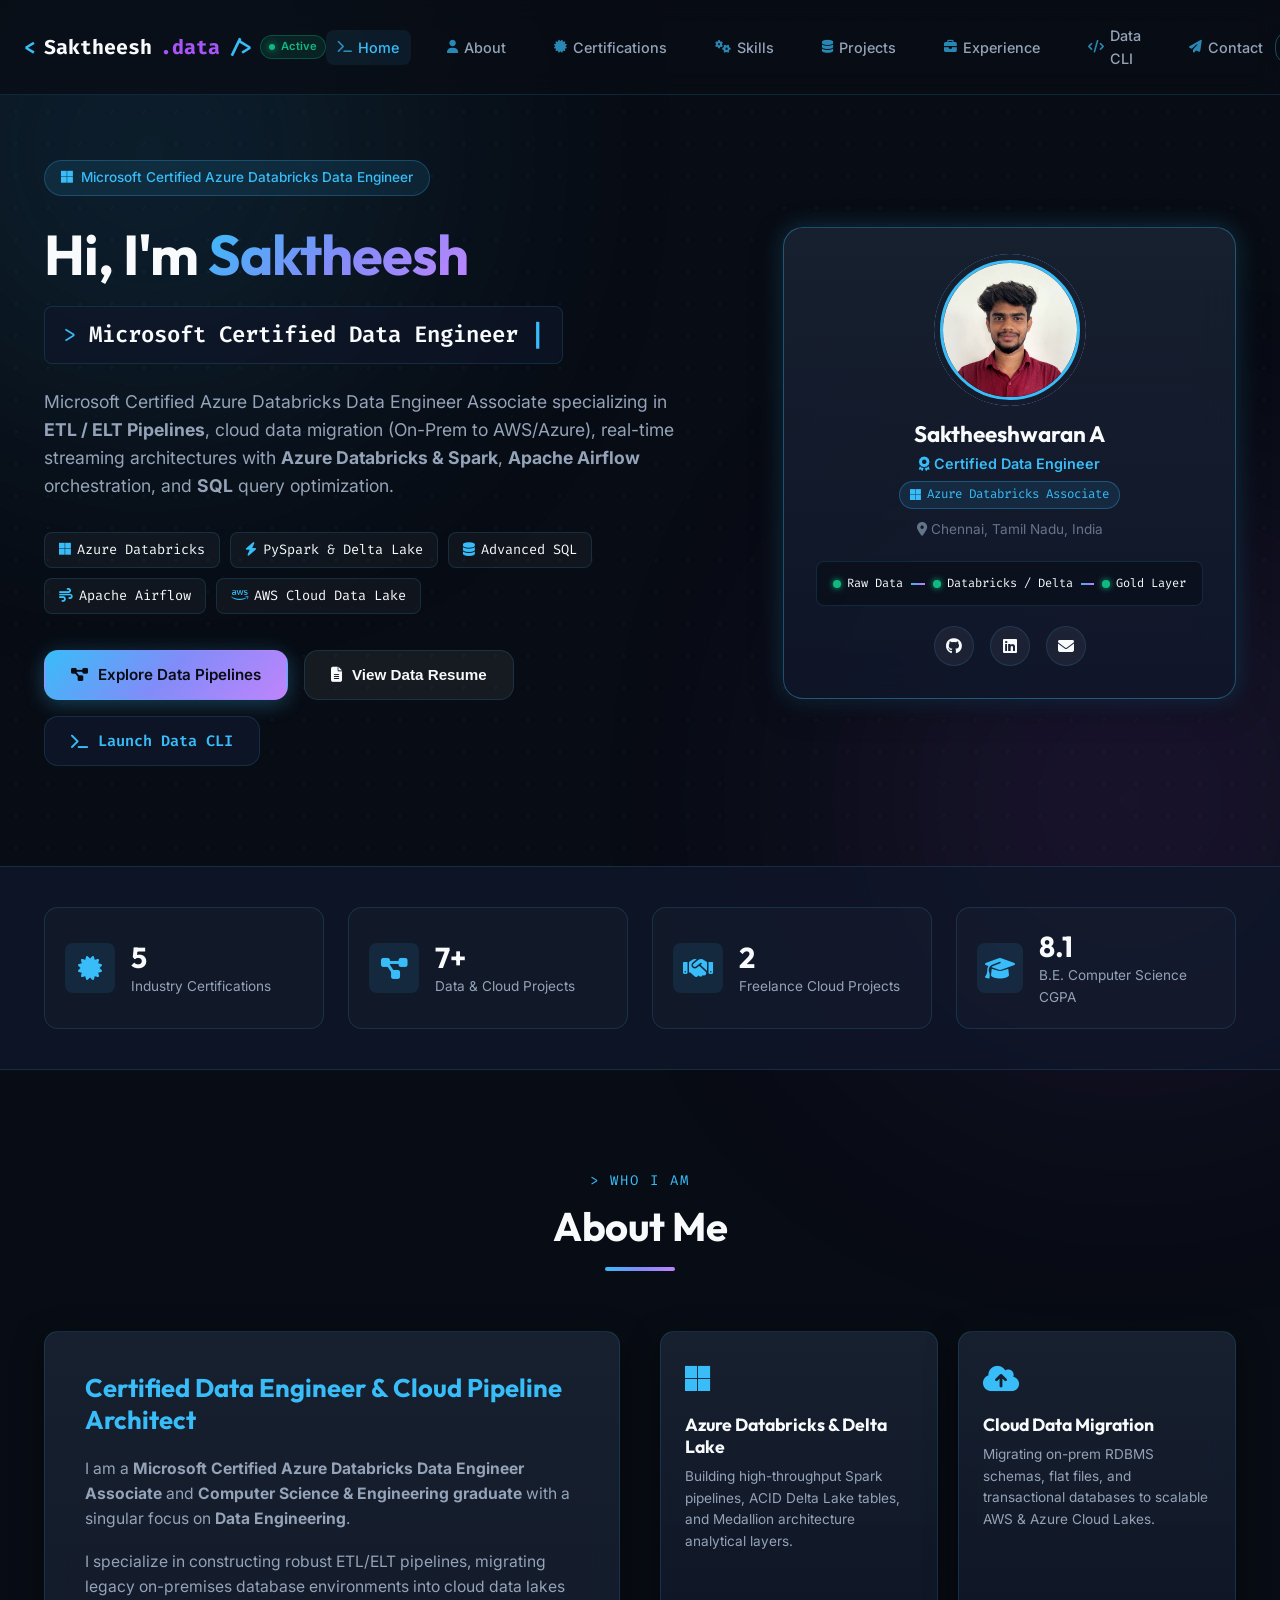
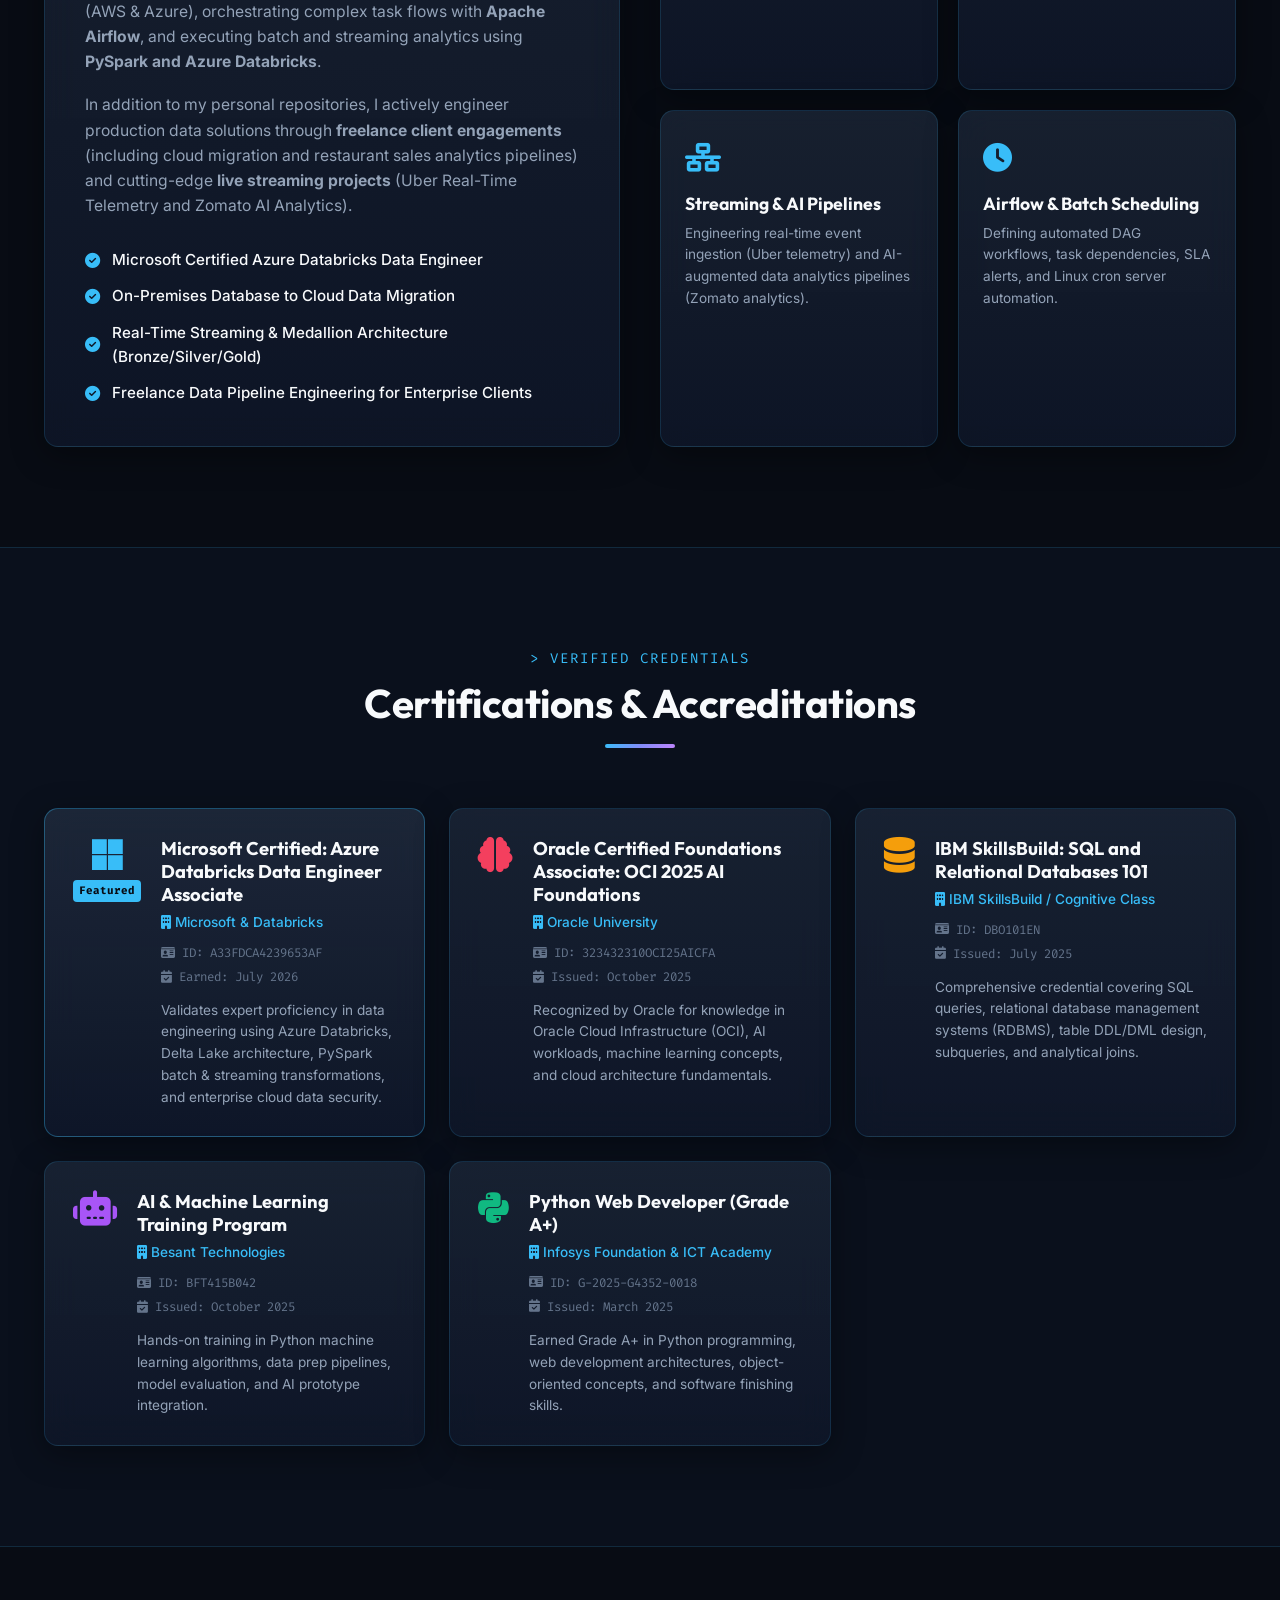
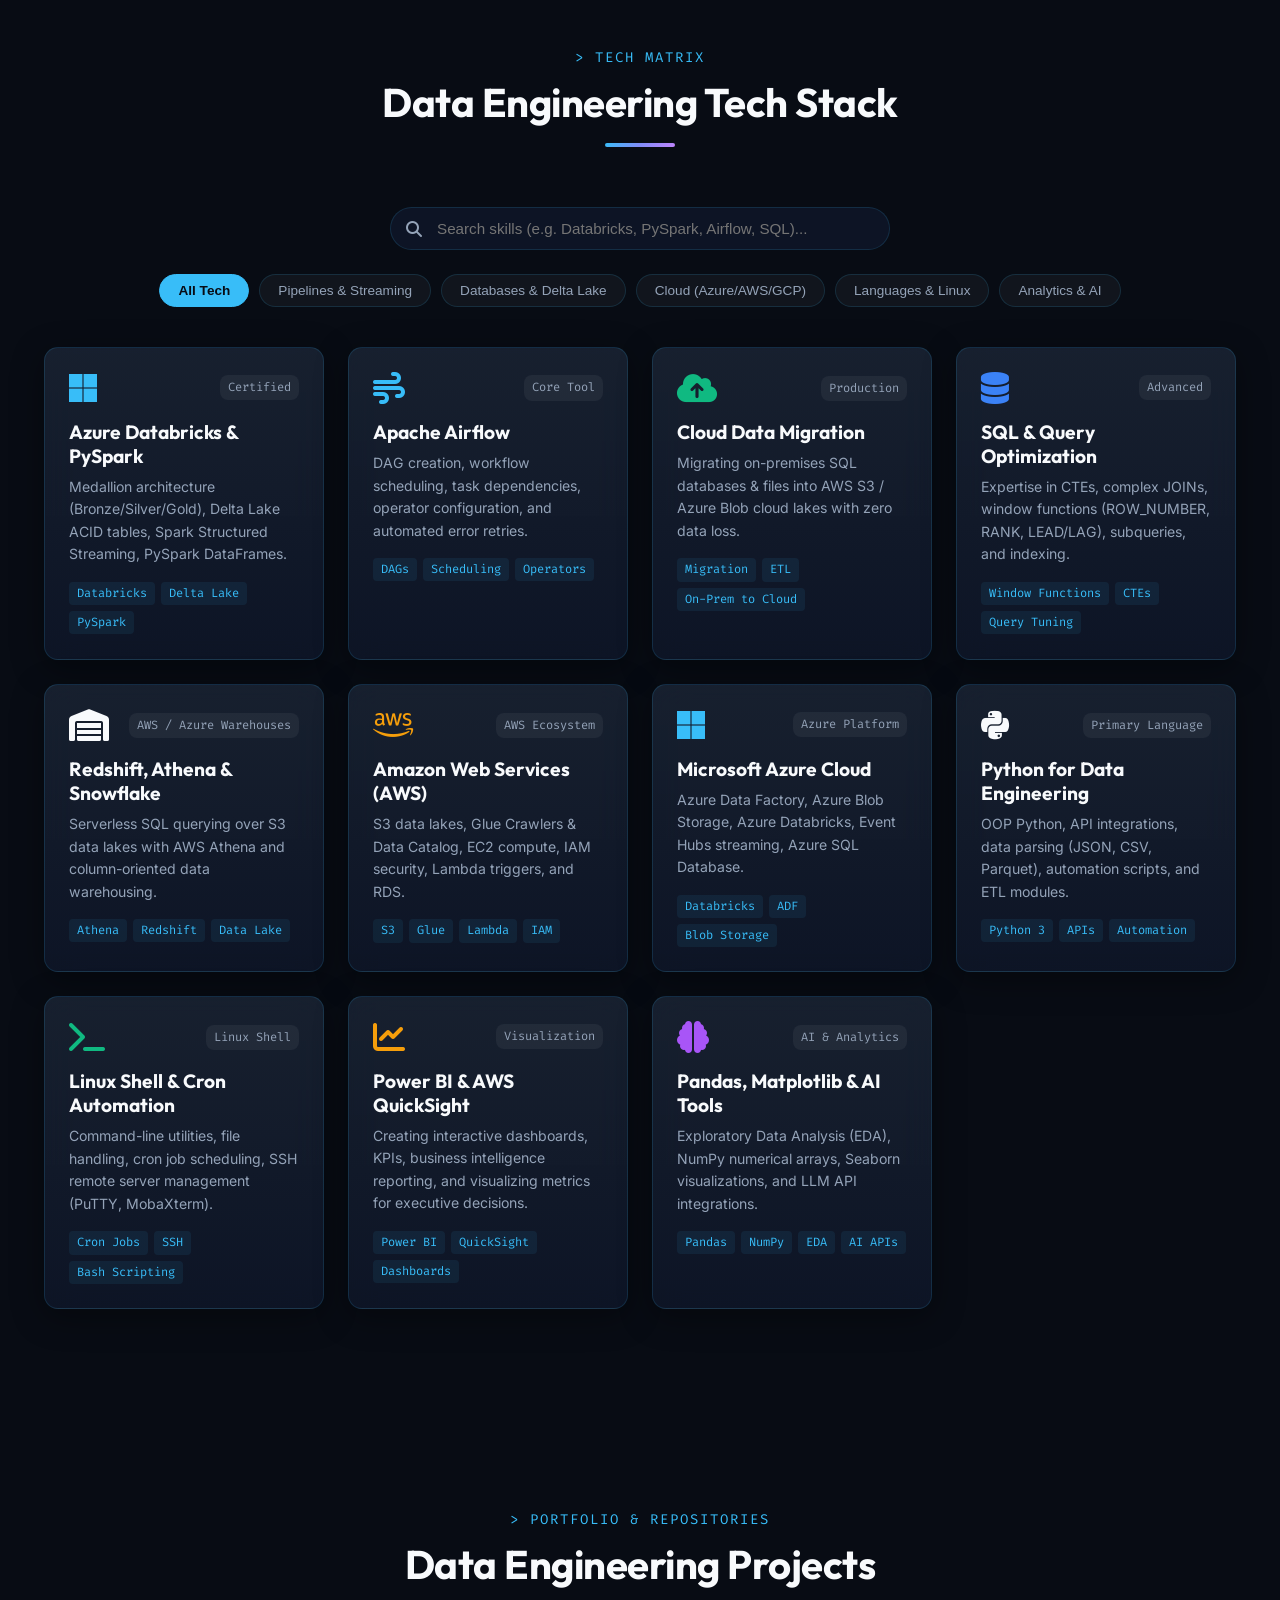
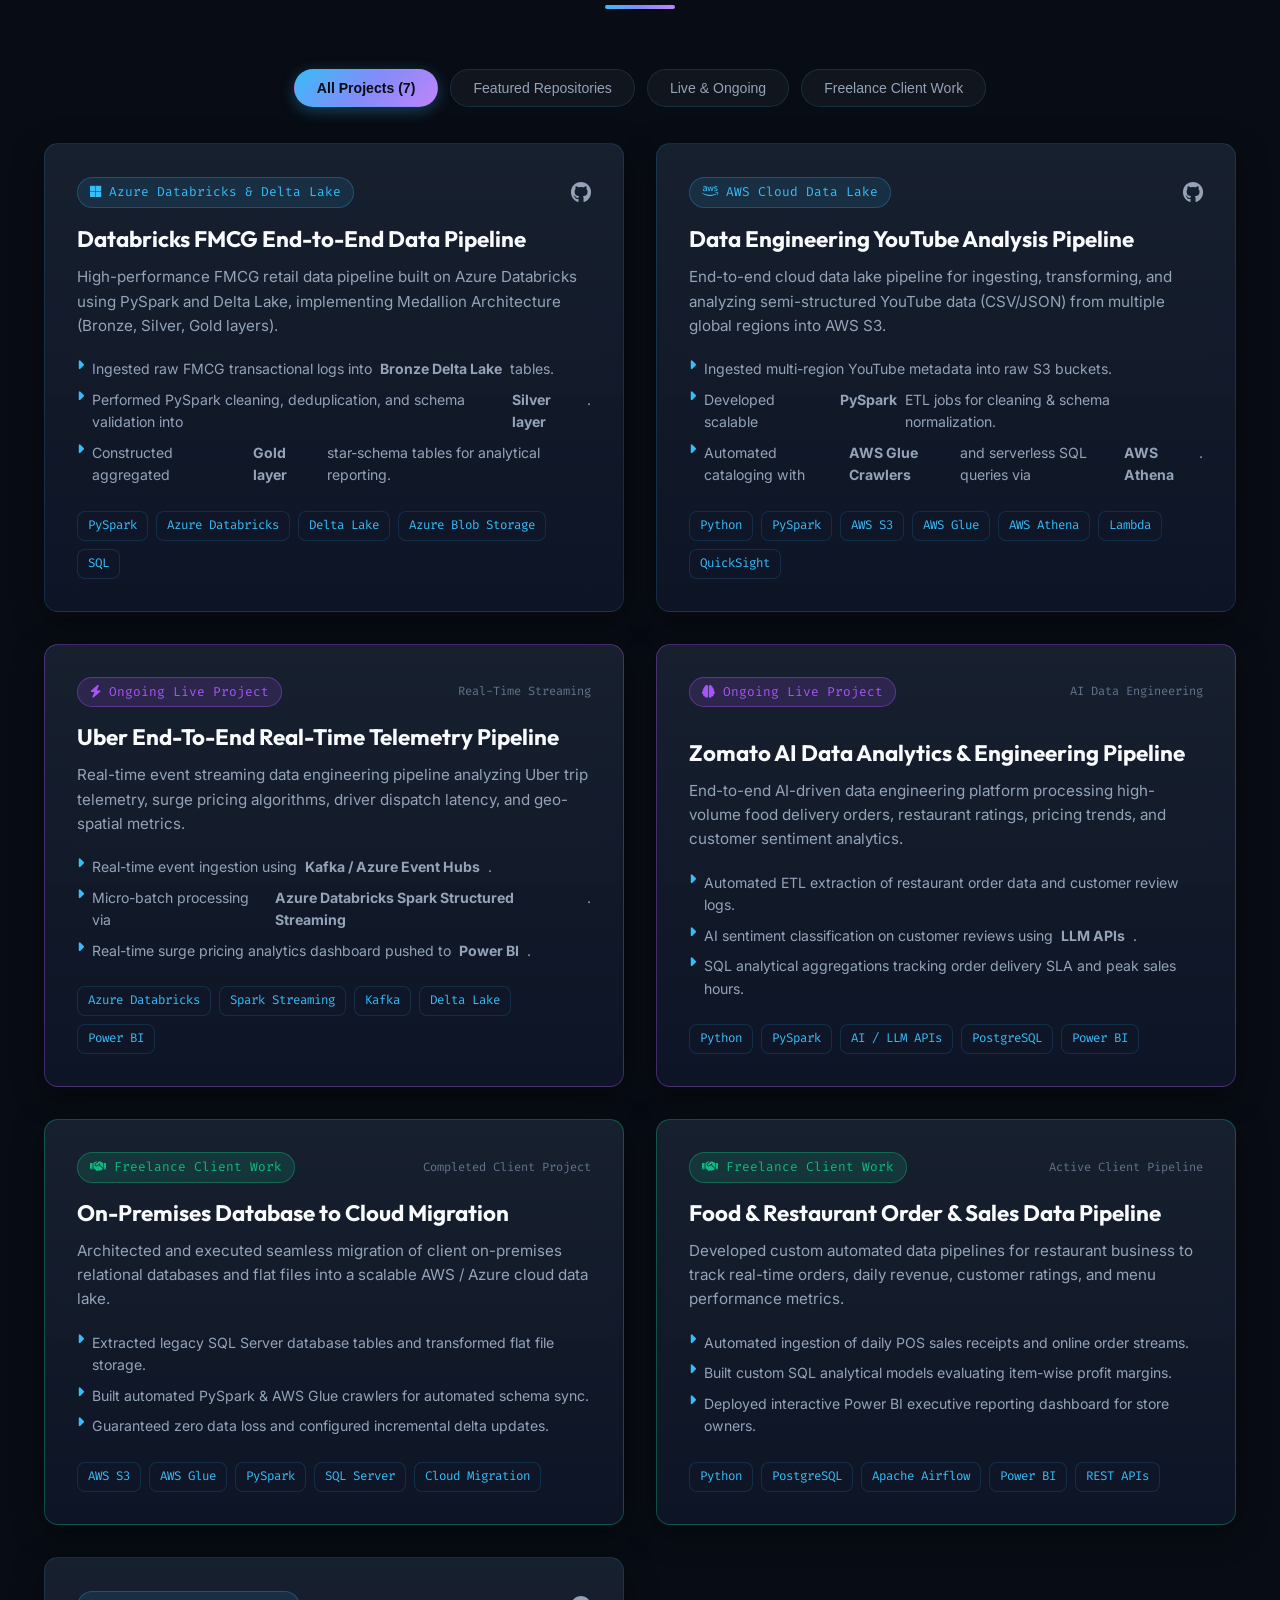
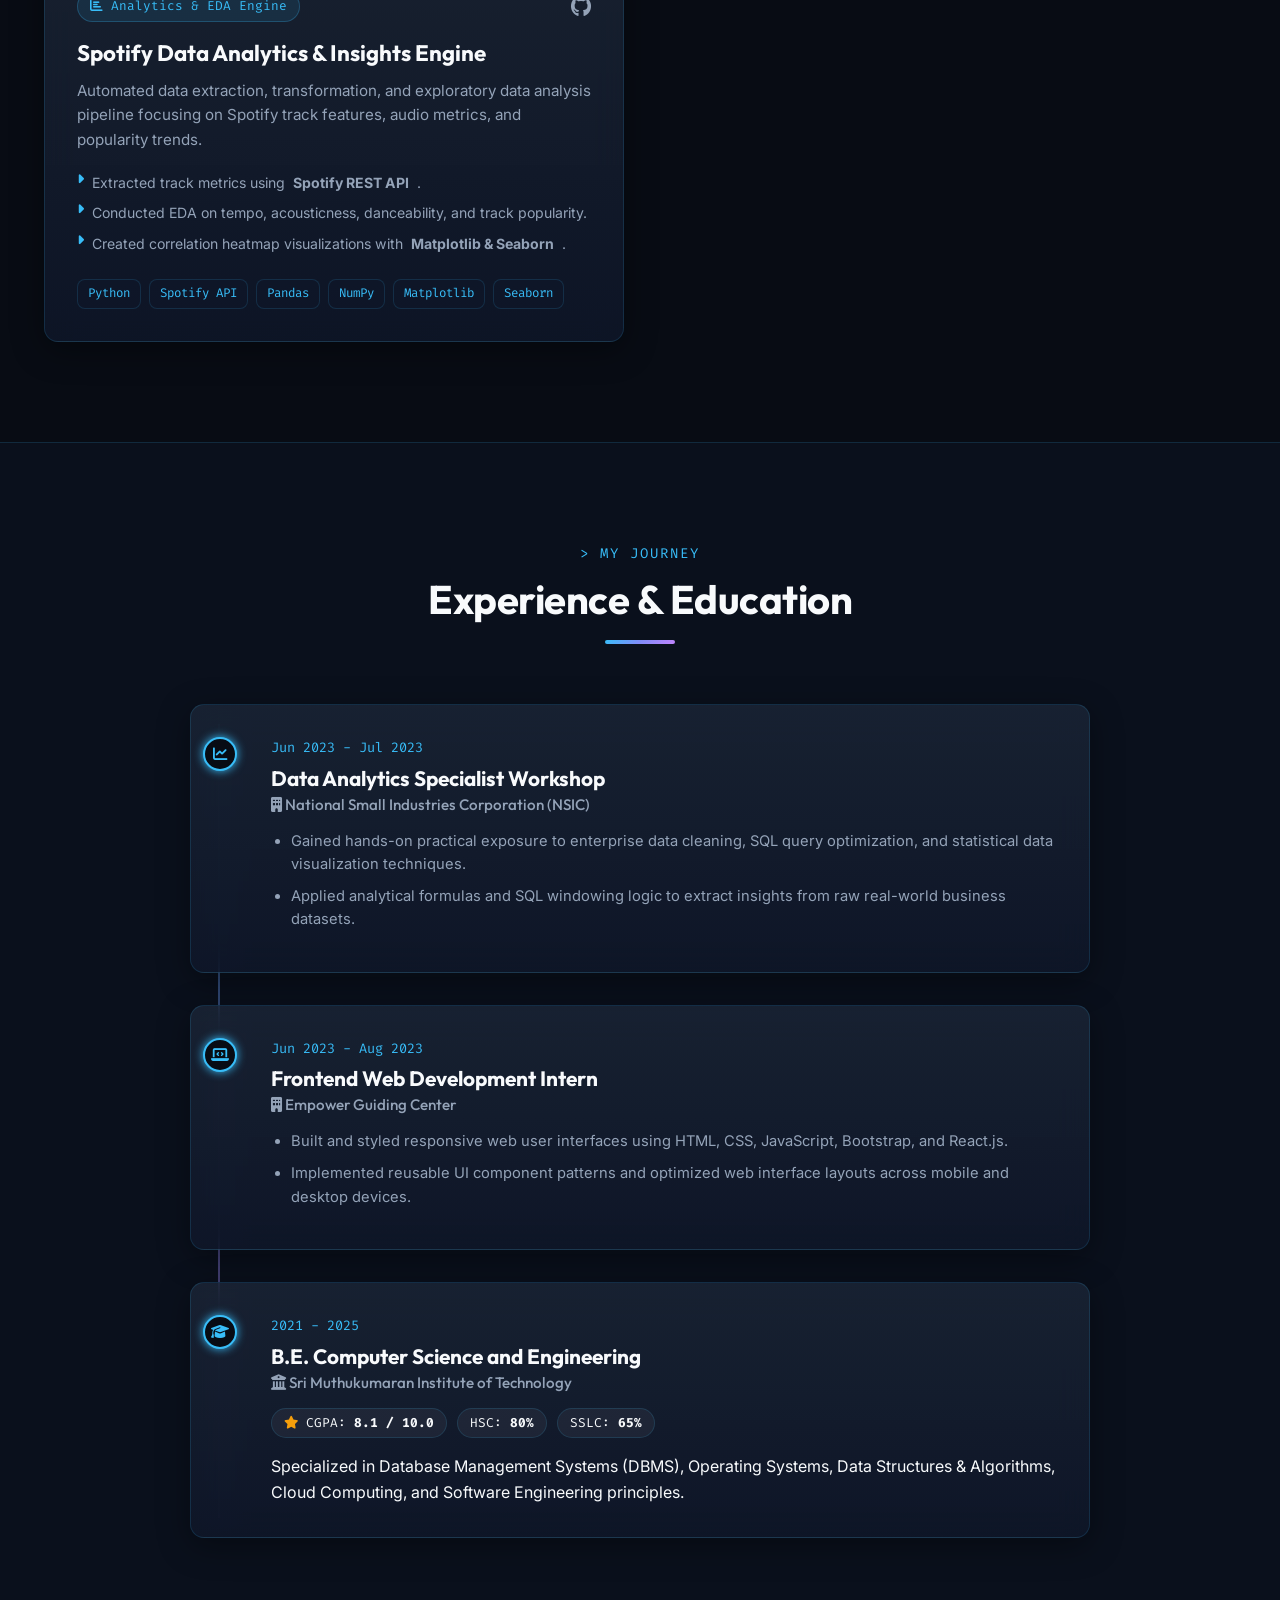
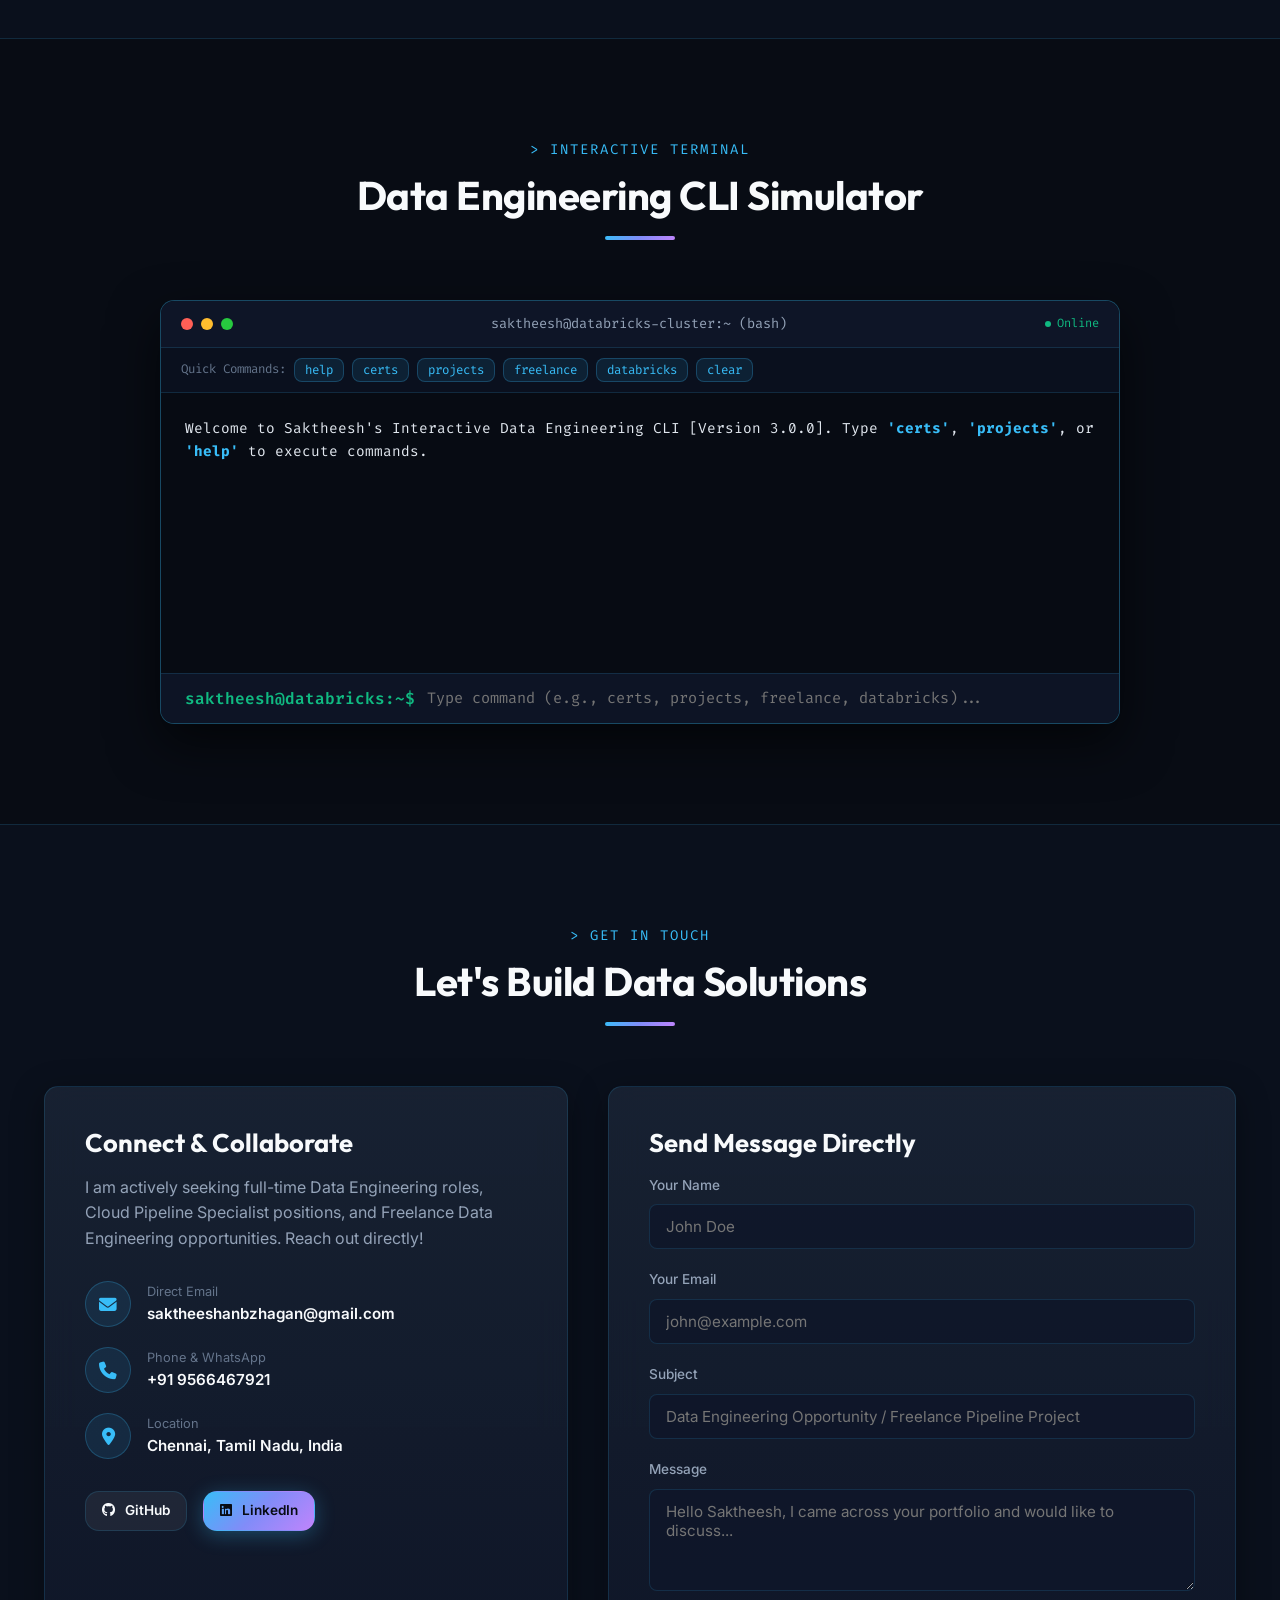
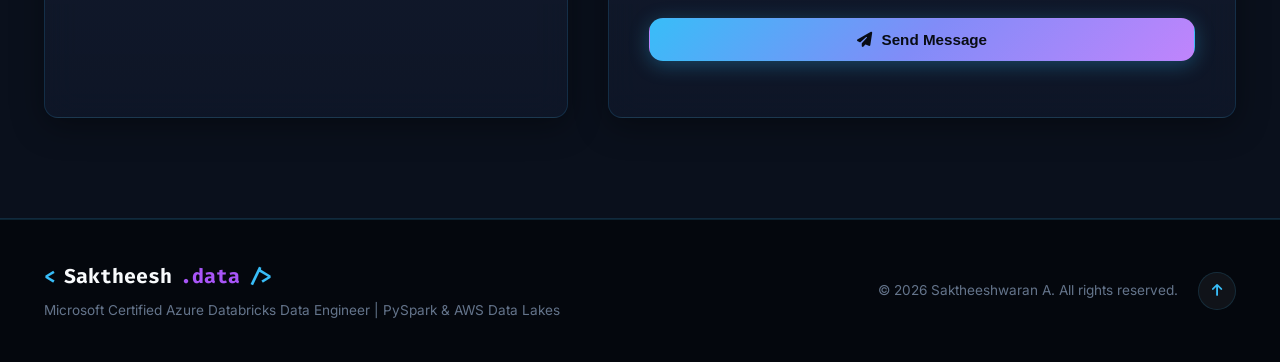
==== index.html @ 16de42ff "Add certifications, live projects, freelance projects, and images to Data Engineer portfolio" ====
<!DOCTYPE html>
<html lang="en" data-theme="dark">
<head>
    <meta charset="UTF-8">
    <meta name="viewport" content="width=device-width, initial-scale=1.0">
    <title>Saktheesh | Data Engineer & Cloud Data Architect</title>

    <!-- SEO Meta Tags -->
    <meta name="description" content="Saktheesh - Microsoft Certified Azure Databricks Data Engineer Associate specializing in PySpark, Airflow, SQL, AWS/Azure Data Lakes, and Cloud ETL Pipelines.">
    <meta name="keywords" content="Saktheesh, Data Engineer, Azure Databricks, PySpark, Airflow, AWS Glue, Athena, SQL, Data Pipelines, ETL, Data Migration, Chennai">
    <meta name="author" content="Saktheesh">
    <link rel="canonical" href="https://saktheesh15.github.io/">

    <!-- Open Graph / Social Media -->
    <meta property="og:type" content="website">
    <meta property="og:url" content="https://saktheesh15.github.io/">
    <meta property="og:title" content="Saktheesh | Data Engineer & Cloud Data Architect">
    <meta property="og:description" content="Microsoft Certified Azure Databricks Data Engineer Associate specializing in ETL Pipelines, PySpark, SQL, Apache Airflow, and Cloud Data Architecture.">
    <meta property="og:image" content="assets/images/profile.jpg">

    <!-- Favicon -->
    <link rel="icon" href="assets/images/profile.jpg" type="image/jpeg">

    <!-- Fonts & Icons -->
    <link rel="preconnect" href="https://fonts.googleapis.com">
    <link rel="preconnect" href="https://fonts.gstatic.com" crossorigin>
    <link href="https://fonts.googleapis.com/css2?family=Fira+Code:wght@400;500;600&family=Inter:wght@300;400;500;600;700&family=Outfit:wght@400;500;600;700;800&display=swap" rel="stylesheet">
    <link rel="stylesheet" href="https://cdnjs.cloudflare.com/ajax/libs/font-awesome/6.4.0/css/all.min.css">
    
    <!-- Custom CSS -->
    <link rel="stylesheet" href="styles.css">
</head>
<body>
    <!-- Background Animated Mesh Grid -->
    <div class="bg-mesh"></div>
    <div class="bg-glow bg-glow-1"></div>
    <div class="bg-glow bg-glow-2"></div>

    <!-- Navigation Bar -->
    <nav class="navbar" id="navbar">
        <div class="nav-container">
            <a href="#home" class="nav-logo" id="nav-logo">
                <span class="logo-bracket">&lt;</span><span class="logo-name">Saktheesh</span><span class="logo-tag">.data</span><span class="logo-bracket">/&gt;</span>
                <span class="status-indicator" title="Pipeline Active"><span class="status-dot"></span><span class="status-text">Active</span></span>
            </a>

            <div class="nav-menu" id="nav-menu">
                <a href="#home" class="nav-link active"><i class="fas fa-terminal"></i> Home</a>
                <a href="#about" class="nav-link"><i class="fas fa-user"></i> About</a>
                <a href="#certifications" class="nav-link"><i class="fas fa-certificate"></i> Certifications</a>
                <a href="#skills" class="nav-link"><i class="fas fa-cogs"></i> Skills</a>
                <a href="#projects" class="nav-link"><i class="fas fa-database"></i> Projects</a>
                <a href="#experience" class="nav-link"><i class="fas fa-briefcase"></i> Experience</a>
                <a href="#cli" class="nav-link"><i class="fas fa-code"></i> Data CLI</a>
                <a href="#contact" class="nav-link"><i class="fas fa-paper-plane"></i> Contact</a>
            </div>

            <div class="nav-actions">
                <button id="cv-modal-trigger" class="btn btn-sm btn-outline-glow">
                    <i class="fas fa-file-pdf"></i> <span>Resume</span>
                </button>
                <button id="theme-toggle" class="theme-toggle-btn" aria-label="Toggle Theme">
                    <i class="fas fa-moon"></i>
                </button>
                <button class="hamburger" id="hamburger" aria-label="Toggle Menu">
                    <span></span>
                    <span></span>
                    <span></span>
                </button>
            </div>
        </div>
    </nav>

    <!-- Mobile Drawer Menu -->
    <div class="mobile-menu" id="mobile-menu">
        <div class="mobile-menu-inner">
            <a href="#home" class="mobile-link"><i class="fas fa-terminal"></i> Home</a>
            <a href="#about" class="mobile-link"><i class="fas fa-user"></i> About</a>
            <a href="#certifications" class="mobile-link"><i class="fas fa-certificate"></i> Certifications</a>
            <a href="#skills" class="mobile-link"><i class="fas fa-cogs"></i> Skills & Stack</a>
            <a href="#projects" class="mobile-link"><i class="fas fa-database"></i> Data Projects</a>
            <a href="#experience" class="mobile-link"><i class="fas fa-briefcase"></i> Experience</a>
            <a href="#cli" class="mobile-link"><i class="fas fa-code"></i> Data CLI</a>
            <a href="#contact" class="mobile-link"><i class="fas fa-paper-plane"></i> Contact</a>
            <div class="mobile-actions">
                <a href="assets/Saktheesh_Data_Engineer_Resume.pdf" target="_blank" class="btn btn-primary btn-block">
                    <i class="fas fa-download"></i> Download Data Resume
                </a>
            </div>
        </div>
    </div>

    <!-- Main Content Container -->
    <main>
        <!-- Hero Section -->
        <section id="home" class="hero-section">
            <div class="container hero-grid">
                <div class="hero-content">
                    <div class="badge-pill">
                        <i class="fab fa-microsoft text-cyan glow-icon"></i>
                        <span>Microsoft Certified Azure Databricks Data Engineer</span>
                    </div>

                    <h1 class="hero-title">
                        Hi, I'm <span class="gradient-text">Saktheesh</span>
                    </h1>

                    <div class="typewriter-box">
                        <span class="typewriter-prefix">&gt; </span>
                        <span id="typewriter" class="typewriter-text"></span>
                        <span class="cursor">|</span>
                    </div>

                    <p class="hero-description">
                        Microsoft Certified Azure Databricks Data Engineer Associate specializing in <strong>ETL / ELT Pipelines</strong>, 
                        cloud data migration (On-Prem to AWS/Azure), real-time streaming architectures with <strong>Azure Databricks & Spark</strong>, 
                        <strong>Apache Airflow</strong> orchestration, and <strong>SQL</strong> query optimization.
                    </p>

                    <div class="hero-badges">
                        <div class="tech-badge"><i class="fab fa-microsoft"></i> Azure Databricks</div>
                        <div class="tech-badge"><i class="fas fa-bolt"></i> PySpark & Delta Lake</div>
                        <div class="tech-badge"><i class="fas fa-database"></i> Advanced SQL</div>
                        <div class="tech-badge"><i class="fas fa-wind"></i> Apache Airflow</div>
                        <div class="tech-badge"><i class="fab fa-aws"></i> AWS Cloud Data Lake</div>
                    </div>

                    <div class="hero-actions">
                        <a href="#projects" class="btn btn-primary glow-button">
                            <i class="fas fa-project-diagram"></i> Explore Data Pipelines
                        </a>
                        <button id="hero-resume-btn" class="btn btn-secondary glass-button">
                            <i class="fas fa-file-alt"></i> View Data Resume
                        </button>
                        <a href="#cli" class="btn btn-terminal glass-button">
                            <i class="fas fa-terminal"></i> Launch Data CLI
                        </a>
                    </div>
                </div>

                <div class="hero-visual">
                    <div class="profile-card-glass">
                        <div class="profile-avatar-wrapper">
                            <img src="assets/images/profile.jpg" alt="Saktheesh Data Engineer" class="profile-avatar">
                            <div class="avatar-ring"></div>
                        </div>
                        <div class="profile-meta">
                            <h3>Saktheeshwaran A</h3>
                            <p class="profile-role"><i class="fas fa-award text-cyan"></i> Certified Data Engineer</p>
                            <div class="profile-cert-badge">
                                <i class="fab fa-microsoft"></i> Azure Databricks Associate
                            </div>
                            <div class="profile-location">
                                <i class="fas fa-map-marker-alt"></i> Chennai, Tamil Nadu, India
                            </div>
                        </div>
                        <div class="profile-pipeline-status">
                            <div class="pipeline-node">
                                <span class="node-dot active"></span>
                                <span class="node-label">Raw Data</span>
                            </div>
                            <div class="pipeline-connector"></div>
                            <div class="pipeline-node">
                                <span class="node-dot active"></span>
                                <span class="node-label">Databricks / Delta</span>
                            </div>
                            <div class="pipeline-connector"></div>
                            <div class="pipeline-node">
                                <span class="node-dot active"></span>
                                <span class="node-label">Gold Layer</span>
                            </div>
                        </div>
                        <div class="profile-socials">
                            <a href="https://github.com/Saktheesh15" target="_blank" aria-label="GitHub"><i class="fab fa-github"></i></a>
                            <a href="https://www.linkedin.com/in/saktheesh-a-" target="_blank" aria-label="LinkedIn"><i class="fab fa-linkedin"></i></a>
                            <a href="mailto:saktheeshanbzhagan@gmail.com" aria-label="Email"><i class="fas fa-envelope"></i></a>
                        </div>
                    </div>
                </div>
            </div>
        </section>

        <!-- Metrics Banner -->
        <section class="metrics-banner">
            <div class="container grid-4-cols">
                <div class="metric-card">
                    <div class="metric-icon"><i class="fas fa-certificate"></i></div>
                    <div class="metric-info">
                        <h3><span class="counter" data-target="5">0</span></h3>
                        <p>Industry Certifications</p>
                    </div>
                </div>
                <div class="metric-card">
                    <div class="metric-icon"><i class="fas fa-project-diagram"></i></div>
                    <div class="metric-info">
                        <h3><span class="counter" data-target="7">0</span>+</h3>
                        <p>Data & Cloud Projects</p>
                    </div>
                </div>
                <div class="metric-card">
                    <div class="metric-icon"><i class="fas fa-handshake"></i></div>
                    <div class="metric-info">
                        <h3><span class="counter" data-target="2">0</span></h3>
                        <p>Freelance Cloud Projects</p>
                    </div>
                </div>
                <div class="metric-card">
                    <div class="metric-icon"><i class="fas fa-graduation-cap"></i></div>
                    <div class="metric-info">
                        <h3><span class="counter" data-target="8">0</span>.<span class="counter" data-target="1">0</span></h3>
                        <p>B.E. Computer Science CGPA</p>
                    </div>
                </div>
            </div>
        </section>

        <!-- About Section -->
        <section id="about" class="section">
            <div class="container">
                <div class="section-header">
                    <span class="section-subtitle">&gt; WHO I AM</span>
                    <h2 class="section-title">About Me</h2>
                    <div class="title-underline"></div>
                </div>

                <div class="about-grid">
                    <div class="about-text-card glass-card">
                        <h3>Certified Data Engineer & Cloud Pipeline Architect</h3>
                        <p>
                            I am a <strong>Microsoft Certified Azure Databricks Data Engineer Associate</strong> and 
                            <strong>Computer Science & Engineering graduate</strong> with a singular focus on <strong>Data Engineering</strong>.
                        </p>
                        <p>
                            I specialize in constructing robust ETL/ELT pipelines, migrating legacy on-premises database environments 
                            into cloud data lakes (AWS & Azure), orchestrating complex task flows with <strong>Apache Airflow</strong>, 
                            and executing batch and streaming analytics using <strong>PySpark and Azure Databricks</strong>.
                        </p>
                        <p>
                            In addition to my personal repositories, I actively engineer production data solutions through 
                            <strong>freelance client engagements</strong> (including cloud migration and restaurant sales analytics pipelines) 
                            and cutting-edge <strong>live streaming projects</strong> (Uber Real-Time Telemetry and Zomato AI Analytics).
                        </p>

                        <div class="about-highlights">
                            <div class="highlight-item">
                                <i class="fas fa-check-circle text-cyan"></i>
                                <span>Microsoft Certified Azure Databricks Data Engineer</span>
                            </div>
                            <div class="highlight-item">
                                <i class="fas fa-check-circle text-cyan"></i>
                                <span>On-Premises Database to Cloud Data Migration</span>
                            </div>
                            <div class="highlight-item">
                                <i class="fas fa-check-circle text-cyan"></i>
                                <span>Real-Time Streaming & Medallion Architecture (Bronze/Silver/Gold)</span>
                            </div>
                            <div class="highlight-item">
                                <i class="fas fa-check-circle text-cyan"></i>
                                <span>Freelance Data Pipeline Engineering for Enterprise Clients</span>
                            </div>
                        </div>
                    </div>

                    <div class="about-pillars">
                        <div class="pillar-card glass-card">
                            <div class="pillar-icon"><i class="fab fa-microsoft"></i></div>
                            <h4>Azure Databricks & Delta Lake</h4>
                            <p>Building high-throughput Spark pipelines, ACID Delta Lake tables, and Medallion architecture analytical layers.</p>
                        </div>
                        <div class="pillar-card glass-card">
                            <div class="pillar-icon"><i class="fas fa-cloud-upload-alt"></i></div>
                            <h4>Cloud Data Migration</h4>
                            <p>Migrating on-prem RDBMS schemas, flat files, and transactional databases to scalable AWS & Azure Cloud Lakes.</p>
                        </div>
                        <div class="pillar-card glass-card">
                            <div class="pillar-icon"><i class="fas fa-network-wired"></i></div>
                            <h4>Streaming & AI Pipelines</h4>
                            <p>Engineering real-time event ingestion (Uber telemetry) and AI-augmented data analytics pipelines (Zomato analytics).</p>
                        </div>
                        <div class="pillar-card glass-card">
                            <div class="pillar-icon"><i class="fas fa-clock"></i></div>
                            <h4>Airflow & Batch Scheduling</h4>
                            <p>Defining automated DAG workflows, task dependencies, SLA alerts, and Linux cron server automation.</p>
                        </div>
                    </div>
                </div>
            </div>
        </section>

        <!-- Certifications Section -->
        <section id="certifications" class="section alt-bg">
            <div class="container">
                <div class="section-header">
                    <span class="section-subtitle">&gt; VERIFIED CREDENTIALS</span>
                    <h2 class="section-title">Certifications & Accreditations</h2>
                    <div class="title-underline"></div>
                </div>

                <div class="certs-grid">
                    <!-- Cert 1: Microsoft Azure Databricks -->
                    <div class="cert-card glass-card featured-cert">
                        <div class="cert-badge-wrapper">
                            <i class="fab fa-microsoft cert-icon text-cyan"></i>
                            <span class="cert-tag">Featured</span>
                        </div>
                        <div class="cert-content">
                            <h3>Microsoft Certified: Azure Databricks Data Engineer Associate</h3>
                            <p class="cert-issuer"><i class="fas fa-building"></i> Microsoft & Databricks</p>
                            <div class="cert-meta">
                                <span><i class="fas fa-id-card"></i> ID: A33FDCA4239653AF</span>
                                <span><i class="fas fa-calendar-check"></i> Earned: July 2026</span>
                            </div>
                            <p class="cert-desc">
                                Validates expert proficiency in data engineering using Azure Databricks, Delta Lake architecture, PySpark batch & streaming transformations, and enterprise cloud data security.
                            </p>
                        </div>
                    </div>

                    <!-- Cert 2: Oracle Cloud AI -->
                    <div class="cert-card glass-card">
                        <div class="cert-badge-wrapper">
                            <i class="fas fa-brain cert-icon text-rose"></i>
                        </div>
                        <div class="cert-content">
                            <h3>Oracle Certified Foundations Associate: OCI 2025 AI Foundations</h3>
                            <p class="cert-issuer"><i class="fas fa-building"></i> Oracle University</p>
                            <div class="cert-meta">
                                <span><i class="fas fa-id-card"></i> ID: 323432310OCI25AICFA</span>
                                <span><i class="fas fa-calendar-check"></i> Issued: October 2025</span>
                            </div>
                            <p class="cert-desc">
                                Recognized by Oracle for knowledge in Oracle Cloud Infrastructure (OCI), AI workloads, machine learning concepts, and cloud architecture fundamentals.
                            </p>
                        </div>
                    </div>

                    <!-- Cert 3: IBM SQL & Databases -->
                    <div class="cert-card glass-card">
                        <div class="cert-badge-wrapper">
                            <i class="fas fa-database cert-icon text-amber"></i>
                        </div>
                        <div class="cert-content">
                            <h3>IBM SkillsBuild: SQL and Relational Databases 101</h3>
                            <p class="cert-issuer"><i class="fas fa-building"></i> IBM SkillsBuild / Cognitive Class</p>
                            <div class="cert-meta">
                                <span><i class="fas fa-id-card"></i> ID: DBO101EN</span>
                                <span><i class="fas fa-calendar-check"></i> Issued: July 2025</span>
                            </div>
                            <p class="cert-desc">
                                Comprehensive credential covering SQL queries, relational database management systems (RDBMS), table DDL/DML design, subqueries, and analytical joins.
                            </p>
                        </div>
                    </div>

                    <!-- Cert 4: Besant AI & ML -->
                    <div class="cert-card glass-card">
                        <div class="cert-badge-wrapper">
                            <i class="fas fa-robot cert-icon text-purple"></i>
                        </div>
                        <div class="cert-content">
                            <h3>AI & Machine Learning Training Program</h3>
                            <p class="cert-issuer"><i class="fas fa-building"></i> Besant Technologies</p>
                            <div class="cert-meta">
                                <span><i class="fas fa-id-card"></i> ID: BFT415B042</span>
                                <span><i class="fas fa-calendar-check"></i> Issued: October 2025</span>
                            </div>
                            <p class="cert-desc">
                                Hands-on training in Python machine learning algorithms, data prep pipelines, model evaluation, and AI prototype integration.
                            </p>
                        </div>
                    </div>

                    <!-- Cert 5: Infosys Python Web Developer -->
                    <div class="cert-card glass-card">
                        <div class="cert-badge-wrapper">
                            <i class="fab fa-python cert-icon text-emerald"></i>
                        </div>
                        <div class="cert-content">
                            <h3>Python Web Developer (Grade A+)</h3>
                            <p class="cert-issuer"><i class="fas fa-building"></i> Infosys Foundation & ICT Academy</p>
                            <div class="cert-meta">
                                <span><i class="fas fa-id-card"></i> ID: G-2025-G4352-0018</span>
                                <span><i class="fas fa-calendar-check"></i> Issued: March 2025</span>
                            </div>
                            <p class="cert-desc">
                                Earned Grade A+ in Python programming, web development architectures, object-oriented concepts, and software finishing skills.
                            </p>
                        </div>
                    </div>
                </div>
            </div>
        </section>

        <!-- Skills Section -->
        <section id="skills" class="section">
            <div class="container">
                <div class="section-header">
                    <span class="section-subtitle">&gt; TECH MATRIX</span>
                    <h2 class="section-title">Data Engineering Tech Stack</h2>
                    <div class="title-underline"></div>
                </div>

                <!-- Skill Controls -->
                <div class="skill-controls">
                    <div class="skill-search-box">
                        <i class="fas fa-search"></i>
                        <input type="text" id="skill-search" placeholder="Search skills (e.g. Databricks, PySpark, Airflow, SQL)...">
                    </div>
                    <div class="skill-tabs" id="skill-tabs">
                        <button class="skill-tab active" data-category="all">All Tech</button>
                        <button class="skill-tab" data-category="pipeline">Pipelines & Streaming</button>
                        <button class="skill-tab" data-category="database">Databases & Delta Lake</button>
                        <button class="skill-tab" data-category="cloud">Cloud (Azure/AWS/GCP)</button>
                        <button class="skill-tab" data-category="programming">Languages & Linux</button>
                        <button class="skill-tab" data-category="analytics">Analytics & AI</button>
                    </div>
                </div>

                <!-- Skill Grid -->
                <div class="skills-grid" id="skills-container">
                    <div class="skill-card glass-card" data-category="pipeline">
                        <div class="skill-card-header">
                            <i class="fab fa-microsoft skill-icon text-cyan"></i>
                            <span class="skill-level">Certified</span>
                        </div>
                        <h3>Azure Databricks & PySpark</h3>
                        <p>Medallion architecture (Bronze/Silver/Gold), Delta Lake ACID tables, Spark Structured Streaming, PySpark DataFrames.</p>
                        <div class="skill-tags"><span>Databricks</span><span>Delta Lake</span><span>PySpark</span></div>
                    </div>

                    <div class="skill-card glass-card" data-category="pipeline">
                        <div class="skill-card-header">
                            <i class="fas fa-wind skill-icon text-cyan"></i>
                            <span class="skill-level">Core Tool</span>
                        </div>
                        <h3>Apache Airflow</h3>
                        <p>DAG creation, workflow scheduling, task dependencies, operator configuration, and automated error retries.</p>
                        <div class="skill-tags"><span>DAGs</span><span>Scheduling</span><span>Operators</span></div>
                    </div>

                    <div class="skill-card glass-card" data-category="pipeline">
                        <div class="skill-card-header">
                            <i class="fas fa-cloud-upload-alt skill-icon text-emerald"></i>
                            <span class="skill-level">Production</span>
                        </div>
                        <h3>Cloud Data Migration</h3>
                        <p>Migrating on-premises SQL databases & files into AWS S3 / Azure Blob cloud lakes with zero data loss.</p>
                        <div class="skill-tags"><span>Migration</span><span>ETL</span><span>On-Prem to Cloud</span></div>
                    </div>

                    <div class="skill-card glass-card" data-category="database">
                        <div class="skill-card-header">
                            <i class="fas fa-database skill-icon text-blue"></i>
                            <span class="skill-level">Advanced</span>
                        </div>
                        <h3>SQL & Query Optimization</h3>
                        <p>Expertise in CTEs, complex JOINs, window functions (ROW_NUMBER, RANK, LEAD/LAG), subqueries, and indexing.</p>
                        <div class="skill-tags"><span>Window Functions</span><span>CTEs</span><span>Query Tuning</span></div>
                    </div>

                    <div class="skill-card glass-card" data-category="database">
                        <div class="skill-card-header">
                            <i class="fas fa-warehouse skill-icon text-indigo"></i>
                            <span class="skill-level">AWS / Azure Warehouses</span>
                        </div>
                        <h3>Redshift, Athena & Snowflake</h3>
                        <p>Serverless SQL querying over S3 data lakes with AWS Athena and column-oriented data warehousing.</p>
                        <div class="skill-tags"><span>Athena</span><span>Redshift</span><span>Data Lake</span></div>
                    </div>

                    <div class="skill-card glass-card" data-category="cloud">
                        <div class="skill-card-header">
                            <i class="fab fa-aws skill-icon text-amber"></i>
                            <span class="skill-level">AWS Ecosystem</span>
                        </div>
                        <h3>Amazon Web Services (AWS)</h3>
                        <p>S3 data lakes, Glue Crawlers & Data Catalog, EC2 compute, IAM security, Lambda triggers, and RDS.</p>
                        <div class="skill-tags"><span>S3</span><span>Glue</span><span>Lambda</span><span>IAM</span></div>
                    </div>

                    <div class="skill-card glass-card" data-category="cloud">
                        <div class="skill-card-header">
                            <i class="fab fa-microsoft skill-icon text-cyan"></i>
                            <span class="skill-level">Azure Platform</span>
                        </div>
                        <h3>Microsoft Azure Cloud</h3>
                        <p>Azure Data Factory, Azure Blob Storage, Azure Databricks, Event Hubs streaming, Azure SQL Database.</p>
                        <div class="skill-tags"><span>Databricks</span><span>ADF</span><span>Blob Storage</span></div>
                    </div>

                    <div class="skill-card glass-card" data-category="programming">
                        <div class="skill-card-header">
                            <i class="fab fa-python skill-icon text-yellow"></i>
                            <span class="skill-level">Primary Language</span>
                        </div>
                        <h3>Python for Data Engineering</h3>
                        <p>OOP Python, API integrations, data parsing (JSON, CSV, Parquet), automation scripts, and ETL modules.</p>
                        <div class="skill-tags"><span>Python 3</span><span>APIs</span><span>Automation</span></div>
                    </div>

                    <div class="skill-card glass-card" data-category="programming">
                        <div class="skill-card-header">
                            <i class="fas fa-terminal skill-icon text-emerald"></i>
                            <span class="skill-level">Linux Shell</span>
                        </div>
                        <h3>Linux Shell & Cron Automation</h3>
                        <p>Command-line utilities, file handling, cron job scheduling, SSH remote server management (PuTTY, MobaXterm).</p>
                        <div class="skill-tags"><span>Cron Jobs</span><span>SSH</span><span>Bash Scripting</span></div>
                    </div>

                    <div class="skill-card glass-card" data-category="analytics">
                        <div class="skill-card-header">
                            <i class="fas fa-chart-line skill-icon text-amber"></i>
                            <span class="skill-level">Visualization</span>
                        </div>
                        <h3>Power BI & AWS QuickSight</h3>
                        <p>Creating interactive dashboards, KPIs, business intelligence reporting, and visualizing metrics for executive decisions.</p>
                        <div class="skill-tags"><span>Power BI</span><span>QuickSight</span><span>Dashboards</span></div>
                    </div>

                    <div class="skill-card glass-card" data-category="analytics">
                        <div class="skill-card-header">
                            <i class="fas fa-brain skill-icon text-purple"></i>
                            <span class="skill-level">AI & Analytics</span>
                        </div>
                        <h3>Pandas, Matplotlib & AI Tools</h3>
                        <p>Exploratory Data Analysis (EDA), NumPy numerical arrays, Seaborn visualizations, and LLM API integrations.</p>
                        <div class="skill-tags"><span>Pandas</span><span>NumPy</span><span>EDA</span><span>AI APIs</span></div>
                    </div>
                </div>
            </div>
        </section>

        <!-- Projects Section -->
        <section id="projects" class="section">
            <div class="container">
                <div class="section-header">
                    <span class="section-subtitle">&gt; PORTFOLIO & REPOSITORIES</span>
                    <h2 class="section-title">Data Engineering Projects</h2>
                    <div class="title-underline"></div>
                </div>

                <!-- Project Category Controls -->
                <div class="project-tabs" id="project-tabs">
                    <button class="project-tab active" data-pcat="all">All Projects (7)</button>
                    <button class="project-tab" data-pcat="repo">Featured Repositories</button>
                    <button class="project-tab" data-pcat="live">Live & Ongoing</button>
                    <button class="project-tab" data-pcat="freelance">Freelance Client Work</button>
                </div>

                <div class="projects-grid" id="projects-container">
                    <!-- Project 1: Databricks FMCG -->
                    <div class="project-card glass-card" data-pcat="repo">
                        <div class="project-header">
                            <div class="project-type-badge"><i class="fab fa-microsoft"></i> Azure Databricks & Delta Lake</div>
                            <div class="project-links">
                                <a href="https://github.com/Saktheesh15/databricks-fmcg-data-pipeline.git" target="_blank" title="View Source Code on GitHub"><i class="fab fa-github"></i></a>
                            </div>
                        </div>

                        <div class="project-body">
                            <h3>Databricks FMCG End-to-End Data Pipeline</h3>
                            <p class="project-desc">
                                High-performance FMCG retail data pipeline built on Azure Databricks using PySpark and Delta Lake, implementing Medallion Architecture (Bronze, Silver, Gold layers).
                            </p>

                            <div class="project-features">
                                <div class="feature-line"><i class="fas fa-caret-right text-cyan"></i> Ingested raw FMCG transactional logs into <strong>Bronze Delta Lake</strong> tables.</div>
                                <div class="feature-line"><i class="fas fa-caret-right text-cyan"></i> Performed PySpark cleaning, deduplication, and schema validation into <strong>Silver layer</strong>.</div>
                                <div class="feature-line"><i class="fas fa-caret-right text-cyan"></i> Constructed aggregated <strong>Gold layer</strong> star-schema tables for analytical reporting.</div>
                            </div>

                            <div class="project-tech-stack">
                                <span>PySpark</span>
                                <span>Azure Databricks</span>
                                <span>Delta Lake</span>
                                <span>Azure Blob Storage</span>
                                <span>SQL</span>
                            </div>
                        </div>
                    </div>

                    <!-- Project 2: YouTube Data Engineering -->
                    <div class="project-card glass-card" data-pcat="repo">
                        <div class="project-header">
                            <div class="project-type-badge"><i class="fab fa-aws"></i> AWS Cloud Data Lake</div>
                            <div class="project-links">
                                <a href="https://github.com/Saktheesh15/Data-Engineering-youtube-analysis-project.git" target="_blank" title="View Source Code on GitHub"><i class="fab fa-github"></i></a>
                            </div>
                        </div>

                        <div class="project-body">
                            <h3>Data Engineering YouTube Analysis Pipeline</h3>
                            <p class="project-desc">
                                End-to-end cloud data lake pipeline for ingesting, transforming, and analyzing semi-structured YouTube data (CSV/JSON) from multiple global regions into AWS S3.
                            </p>

                            <div class="project-features">
                                <div class="feature-line"><i class="fas fa-caret-right text-cyan"></i> Ingested multi-region YouTube metadata into raw S3 buckets.</div>
                                <div class="feature-line"><i class="fas fa-caret-right text-cyan"></i> Developed scalable <strong>PySpark</strong> ETL jobs for cleaning & schema normalization.</div>
                                <div class="feature-line"><i class="fas fa-caret-right text-cyan"></i> Automated cataloging with <strong>AWS Glue Crawlers</strong> and serverless SQL queries via <strong>AWS Athena</strong>.</div>
                            </div>

                            <div class="project-tech-stack">
                                <span>Python</span>
                                <span>PySpark</span>
                                <span>AWS S3</span>
                                <span>AWS Glue</span>
                                <span>AWS Athena</span>
                                <span>Lambda</span>
                                <span>QuickSight</span>
                            </div>
                        </div>
                    </div>

                    <!-- Project 3: Uber Real-Time Telemetry (Ongoing) -->
                    <div class="project-card glass-card project-ongoing" data-pcat="live">
                        <div class="project-header">
                            <div class="project-type-badge badge-pulse"><i class="fas fa-bolt"></i> Ongoing Live Project</div>
                            <div class="project-status-tag">Real-Time Streaming</div>
                        </div>

                        <div class="project-body">
                            <h3>Uber End-To-End Real-Time Telemetry Pipeline</h3>
                            <p class="project-desc">
                                Real-time event streaming data engineering pipeline analyzing Uber trip telemetry, surge pricing algorithms, driver dispatch latency, and geo-spatial metrics.
                            </p>

                            <div class="project-features">
                                <div class="feature-line"><i class="fas fa-caret-right text-cyan"></i> Real-time event ingestion using <strong>Kafka / Azure Event Hubs</strong>.</div>
                                <div class="feature-line"><i class="fas fa-caret-right text-cyan"></i> Micro-batch processing via <strong>Azure Databricks Spark Structured Streaming</strong>.</div>
                                <div class="feature-line"><i class="fas fa-caret-right text-cyan"></i> Real-time surge pricing analytics dashboard pushed to <strong>Power BI</strong>.</div>
                            </div>

                            <div class="project-tech-stack">
                                <span>Azure Databricks</span>
                                <span>Spark Streaming</span>
                                <span>Kafka</span>
                                <span>Delta Lake</span>
                                <span>Power BI</span>
                            </div>
                        </div>
                    </div>

                    <!-- Project 4: Zomato AI Data Analytics (Ongoing) -->
                    <div class="project-card glass-card project-ongoing" data-pcat="live">
                        <div class="project-header">
                            <div class="project-type-badge badge-pulse"><i class="fas fa-brain"></i> Ongoing Live Project</div>
                            <div class="project-status-tag">AI Data Engineering</div>
                        </div>

                        <div class="project-body">
                            <h3>Zomato AI Data Analytics & Engineering Pipeline</h3>
                            <p class="project-desc">
                                End-to-end AI-driven data engineering platform processing high-volume food delivery orders, restaurant ratings, pricing trends, and customer sentiment analytics.
                            </p>

                            <div class="project-features">
                                <div class="feature-line"><i class="fas fa-caret-right text-cyan"></i> Automated ETL extraction of restaurant order data and customer review logs.</div>
                                <div class="feature-line"><i class="fas fa-caret-right text-cyan"></i> AI sentiment classification on customer reviews using <strong>LLM APIs</strong>.</div>
                                <div class="feature-line"><i class="fas fa-caret-right text-cyan"></i> SQL analytical aggregations tracking order delivery SLA and peak sales hours.</div>
                            </div>

                            <div class="project-tech-stack">
                                <span>Python</span>
                                <span>PySpark</span>
                                <span>AI / LLM APIs</span>
                                <span>PostgreSQL</span>
                                <span>Power BI</span>
                            </div>
                        </div>
                    </div>

                    <!-- Project 5: Freelance Cloud Migration -->
                    <div class="project-card glass-card project-freelance" data-pcat="freelance">
                        <div class="project-header">
                            <div class="project-type-badge badge-freelance"><i class="fas fa-handshake"></i> Freelance Client Work</div>
                            <div class="project-status-tag">Completed Client Project</div>
                        </div>

                        <div class="project-body">
                            <h3>On-Premises Database to Cloud Migration</h3>
                            <p class="project-desc">
                                Architected and executed seamless migration of client on-premises relational databases and flat files into a scalable AWS / Azure cloud data lake.
                            </p>

                            <div class="project-features">
                                <div class="feature-line"><i class="fas fa-caret-right text-cyan"></i> Extracted legacy SQL Server database tables and transformed flat file storage.</div>
                                <div class="feature-line"><i class="fas fa-caret-right text-cyan"></i> Built automated PySpark & AWS Glue crawlers for automated schema sync.</div>
                                <div class="feature-line"><i class="fas fa-caret-right text-cyan"></i> Guaranteed zero data loss and configured incremental delta updates.</div>
                            </div>

                            <div class="project-tech-stack">
                                <span>AWS S3</span>
                                <span>AWS Glue</span>
                                <span>PySpark</span>
                                <span>SQL Server</span>
                                <span>Cloud Migration</span>
                            </div>
                        </div>
                    </div>

                    <!-- Project 6: Freelance Food & Restaurant Analytics -->
                    <div class="project-card glass-card project-freelance" data-pcat="freelance">
                        <div class="project-header">
                            <div class="project-type-badge badge-freelance"><i class="fas fa-handshake"></i> Freelance Client Work</div>
                            <div class="project-status-tag">Active Client Pipeline</div>
                        </div>

                        <div class="project-body">
                            <h3>Food & Restaurant Order & Sales Data Pipeline</h3>
                            <p class="project-desc">
                                Developed custom automated data pipelines for restaurant business to track real-time orders, daily revenue, customer ratings, and menu performance metrics.
                            </p>

                            <div class="project-features">
                                <div class="feature-line"><i class="fas fa-caret-right text-cyan"></i> Automated ingestion of daily POS sales receipts and online order streams.</div>
                                <div class="feature-line"><i class="fas fa-caret-right text-cyan"></i> Built custom SQL analytical models evaluating item-wise profit margins.</div>
                                <div class="feature-line"><i class="fas fa-caret-right text-cyan"></i> Deployed interactive Power BI executive reporting dashboard for store owners.</div>
                            </div>

                            <div class="project-tech-stack">
                                <span>Python</span>
                                <span>PostgreSQL</span>
                                <span>Apache Airflow</span>
                                <span>Power BI</span>
                                <span>REST APIs</span>
                            </div>
                        </div>
                    </div>

                    <!-- Project 7: Spotify Data Analytics -->
                    <div class="project-card glass-card" data-pcat="repo">
                        <div class="project-header">
                            <div class="project-type-badge"><i class="fas fa-chart-bar"></i> Analytics & EDA Engine</div>
                            <div class="project-links">
                                <a href="https://github.com/Saktheesh15/spotify_data_analytics.git" target="_blank" title="View Source Code on GitHub"><i class="fab fa-github"></i></a>
                            </div>
                        </div>

                        <div class="project-body">
                            <h3>Spotify Data Analytics & Insights Engine</h3>
                            <p class="project-desc">
                                Automated data extraction, transformation, and exploratory data analysis pipeline focusing on Spotify track features, audio metrics, and popularity trends.
                            </p>

                            <div class="project-features">
                                <div class="feature-line"><i class="fas fa-caret-right text-cyan"></i> Extracted track metrics using <strong>Spotify REST API</strong>.</div>
                                <div class="feature-line"><i class="fas fa-caret-right text-cyan"></i> Conducted EDA on tempo, acousticness, danceability, and track popularity.</div>
                                <div class="feature-line"><i class="fas fa-caret-right text-cyan"></i> Created correlation heatmap visualizations with <strong>Matplotlib & Seaborn</strong>.</div>
                            </div>

                            <div class="project-tech-stack">
                                <span>Python</span>
                                <span>Spotify API</span>
                                <span>Pandas</span>
                                <span>NumPy</span>
                                <span>Matplotlib</span>
                                <span>Seaborn</span>
                            </div>
                        </div>
                    </div>
                </div>
            </div>
        </section>

        <!-- Experience & Education Section -->
        <section id="experience" class="section alt-bg">
            <div class="container">
                <div class="section-header">
                    <span class="section-subtitle">&gt; MY JOURNEY</span>
                    <h2 class="section-title">Experience & Education</h2>
                    <div class="title-underline"></div>
                </div>

                <div class="experience-timeline">
                    <!-- Experience 1 -->
                    <div class="timeline-item glass-card">
                        <div class="timeline-badge"><i class="fas fa-chart-line"></i></div>
                        <div class="timeline-content">
                            <div class="timeline-date">Jun 2023 - Jul 2023</div>
                            <h3 class="timeline-role">Data Analytics Specialist Workshop</h3>
                            <h4 class="timeline-company"><i class="fas fa-building"></i> National Small Industries Corporation (NSIC)</h4>
                            <ul class="timeline-bullets">
                                <li>Gained hands-on practical exposure to enterprise data cleaning, SQL query optimization, and statistical data visualization techniques.</li>
                                <li>Applied analytical formulas and SQL windowing logic to extract insights from raw real-world business datasets.</li>
                            </ul>
                        </div>
                    </div>

                    <!-- Experience 2 -->
                    <div class="timeline-item glass-card">
                        <div class="timeline-badge"><i class="fas fa-laptop-code"></i></div>
                        <div class="timeline-content">
                            <div class="timeline-date">Jun 2023 - Aug 2023</div>
                            <h3 class="timeline-role">Frontend Web Development Intern</h3>
                            <h4 class="timeline-company"><i class="fas fa-building"></i> Empower Guiding Center</h4>
                            <ul class="timeline-bullets">
                                <li>Built and styled responsive web user interfaces using HTML, CSS, JavaScript, Bootstrap, and React.js.</li>
                                <li>Implemented reusable UI component patterns and optimized web interface layouts across mobile and desktop devices.</li>
                            </ul>
                        </div>
                    </div>

                    <!-- Education -->
                    <div class="timeline-item glass-card education-item">
                        <div class="timeline-badge"><i class="fas fa-graduation-cap"></i></div>
                        <div class="timeline-content">
                            <div class="timeline-date">2021 - 2025</div>
                            <h3 class="timeline-role">B.E. Computer Science and Engineering</h3>
                            <h4 class="timeline-company"><i class="fas fa-university"></i> Sri Muthukumaran Institute of Technology</h4>
                            <div class="education-meta">
                                <span class="meta-pill"><i class="fas fa-star text-amber"></i> CGPA: <strong>8.1 / 10.0</strong></span>
                                <span class="meta-pill">HSC: <strong>80%</strong></span>
                                <span class="meta-pill">SSLC: <strong>65%</strong></span>
                            </div>
                            <p class="education-desc">
                                Specialized in Database Management Systems (DBMS), Operating Systems, Data Structures & Algorithms, Cloud Computing, and Software Engineering principles.
                            </p>
                        </div>
                    </div>
                </div>
            </div>
        </section>

        <!-- Interactive Data CLI Section -->
        <section id="cli" class="section">
            <div class="container">
                <div class="section-header">
                    <span class="section-subtitle">&gt; INTERACTIVE TERMINAL</span>
                    <h2 class="section-title">Data Engineering CLI Simulator</h2>
                    <div class="title-underline"></div>
                </div>

                <div class="terminal-wrapper glass-card">
                    <div class="terminal-header">
                        <div class="terminal-buttons">
                            <span class="terminal-btn close-btn"></span>
                            <span class="terminal-btn min-btn"></span>
                            <span class="terminal-btn max-btn"></span>
                        </div>
                        <div class="terminal-title">saktheesh@databricks-cluster:~ (bash)</div>
                        <div class="terminal-status"><span class="pulse-dot"></span> Online</div>
                    </div>

                    <div class="terminal-quick-cmds">
                        <span class="quick-cmd-label">Quick Commands:</span>
                        <button class="cli-cmd-btn" data-cmd="help">help</button>
                        <button class="cli-cmd-btn" data-cmd="certs">certs</button>
                        <button class="cli-cmd-btn" data-cmd="projects">projects</button>
                        <button class="cli-cmd-btn" data-cmd="freelance">freelance</button>
                        <button class="cli-cmd-btn" data-cmd="databricks">databricks</button>
                        <button class="cli-cmd-btn" data-cmd="clear">clear</button>
                    </div>

                    <div class="terminal-body" id="terminal-body">
                        <div class="terminal-line welcome-msg">
                            Welcome to Saktheesh's Interactive Data Engineering CLI [Version 3.0.0].
                            Type <span class="highlight-cmd">'certs'</span>, <span class="highlight-cmd">'projects'</span>, or <span class="highlight-cmd">'help'</span> to execute commands.
                        </div>
                    </div>

                    <div class="terminal-input-line">
                        <span class="prompt-user">saktheesh@databricks:~$</span>
                        <input type="text" id="terminal-input" placeholder="Type command (e.g., certs, projects, freelance, databricks)..." autocomplete="off" spellcheck="false">
                    </div>
                </div>
            </div>
        </section>

        <!-- Contact Section -->
        <section id="contact" class="section alt-bg">
            <div class="container">
                <div class="section-header">
                    <span class="section-subtitle">&gt; GET IN TOUCH</span>
                    <h2 class="section-title">Let's Build Data Solutions</h2>
                    <div class="title-underline"></div>
                </div>

                <div class="contact-grid">
                    <div class="contact-info-card glass-card">
                        <h3>Connect & Collaborate</h3>
                        <p>
                            I am actively seeking full-time Data Engineering roles, Cloud Pipeline Specialist positions, and Freelance Data Engineering opportunities. Reach out directly!
                        </p>

                        <div class="contact-list">
                            <a href="mailto:saktheeshanbzhagan@gmail.com" class="contact-item">
                                <div class="contact-icon"><i class="fas fa-envelope"></i></div>
                                <div class="contact-text">
                                    <span class="contact-label">Direct Email</span>
                                    <span class="contact-value">saktheeshanbzhagan@gmail.com</span>
                                </div>
                            </a>

                            <a href="tel:+919566467921" class="contact-item">
                                <div class="contact-icon"><i class="fas fa-phone"></i></div>
                                <div class="contact-text">
                                    <span class="contact-label">Phone & WhatsApp</span>
                                    <span class="contact-value">+91 9566467921</span>
                                </div>
                            </a>

                            <div class="contact-item">
                                <div class="contact-icon"><i class="fas fa-map-marker-alt"></i></div>
                                <div class="contact-text">
                                    <span class="contact-label">Location</span>
                                    <span class="contact-value">Chennai, Tamil Nadu, India</span>
                                </div>
                            </div>
                        </div>

                        <div class="contact-social-buttons">
                            <a href="https://github.com/Saktheesh15" target="_blank" class="btn btn-sm btn-secondary">
                                <i class="fab fa-github"></i> GitHub
                            </a>
                            <a href="https://www.linkedin.com/in/saktheesh-a-" target="_blank" class="btn btn-sm btn-primary">
                                <i class="fab fa-linkedin"></i> LinkedIn
                            </a>
                        </div>
                    </div>

                    <div class="contact-form-card glass-card">
                        <form id="contact-form" action="https://formspree.io/f/saktheeshanbzhagan@gmail.com" method="POST">
                            <h3>Send Message Directly</h3>
                            <div class="form-group">
                                <label for="contact-name">Your Name</label>
                                <input type="text" id="contact-name" name="name" placeholder="John Doe" required>
                            </div>
                            <div class="form-group">
                                <label for="contact-email">Your Email</label>
                                <input type="email" id="contact-email" name="email" placeholder="john@example.com" required>
                            </div>
                            <div class="form-group">
                                <label for="contact-subject">Subject</label>
                                <input type="text" id="contact-subject" name="subject" placeholder="Data Engineering Opportunity / Freelance Pipeline Project" required>
                            </div>
                            <div class="form-group">
                                <label for="contact-message">Message</label>
                                <textarea id="contact-message" name="message" rows="4" placeholder="Hello Saktheesh, I came across your portfolio and would like to discuss..." required></textarea>
                            </div>
                            <button type="submit" class="btn btn-primary btn-block glow-button">
                                <i class="fas fa-paper-plane"></i> Send Message
                            </button>
                            <div id="form-status" class="form-status"></div>
                        </form>
                    </div>
                </div>
            </div>
        </section>
    </main>

    <!-- Footer -->
    <footer class="footer">
        <div class="container footer-content">
            <div class="footer-left">
                <a href="#home" class="nav-logo">
                    <span class="logo-bracket">&lt;</span><span class="logo-name">Saktheesh</span><span class="logo-tag">.data</span><span class="logo-bracket">/&gt;</span>
                </a>
                <p>Microsoft Certified Azure Databricks Data Engineer | PySpark & AWS Data Lakes</p>
            </div>
            <div class="footer-right">
                <p>&copy; 2026 Saktheeshwaran A. All rights reserved.</p>
                <a href="#home" class="back-to-top" aria-label="Back to Top"><i class="fas fa-arrow-up"></i></a>
            </div>
        </div>
    </footer>

    <!-- Resume Modal -->
    <div id="cv-modal" class="modal">
        <div class="modal-content glass-card">
            <div class="modal-header">
                <h2><i class="fas fa-file-pdf text-rose"></i> Saktheesh - Data Engineer Resume</h2>
                <div class="modal-actions">
                    <a href="assets/Saktheesh_Data_Engineer_Resume.pdf" download="Saktheesh_Data_Engineer_Resume.pdf" class="btn btn-sm btn-primary">
                        <i class="fas fa-download"></i> Download PDF
                    </a>
                    <button id="close-modal-btn" class="close-modal">&times;</button>
                </div>
            </div>
            <div class="modal-body">
                <iframe src="assets/Saktheesh_Data_Engineer_Resume.pdf" width="100%" height="600px" frameborder="0">
                    <p>Your browser does not support PDF embedding. <a href="assets/Saktheesh_Data_Engineer_Resume.pdf" target="_blank">Click here to open the resume PDF</a>.</p>
                </iframe>
            </div>
        </div>
    </div>

    <!-- Custom JS -->
    <script src="script.js"></script>
</body>
</html>
---- styles.css ----
/* ==========================================================================
   Saktheesh - Data Engineer Portfolio Stylesheet
   Design System: Dark Glassmorphic Cyber-Data Aesthetic
   ========================================================================== */

/* --------------------------------------------------------------------------
   1. CSS VARIABLES & THEME CONFIGURATION
   -------------------------------------------------------------------------- */
:root {
    /* Color Tokens (Dark Theme Default) */
    --bg-main: #080c14;
    --bg-secondary: #0f172a;
    --bg-glass: rgba(15, 23, 42, 0.7);
    --bg-glass-card: rgba(15, 23, 42, 0.65);
    --border-glass: rgba(56, 189, 248, 0.15);
    --border-glow: rgba(56, 189, 248, 0.35);

    --text-main: #f8fafc;
    --text-muted: #94a3b8;
    --text-dim: #64748b;

    /* Accent & Brand Colors */
    --primary-cyan: #38bdf8;
    --primary-blue: #3b82f6;
    --accent-violet: #a855f7;
    --accent-indigo: #6366f1;
    --accent-emerald: #10b981;
    --accent-amber: #f59e0b;
    --accent-rose: #f43f5e;

    /* Gradients */
    --grad-primary: linear-gradient(135deg, #38bdf8 0%, #818cf8 50%, #c084fc 100%);
    --grad-glow: linear-gradient(135deg, rgba(56, 189, 248, 0.2), rgba(168, 85, 247, 0.2));
    --grad-dark-card: linear-gradient(180deg, rgba(30, 41, 59, 0.7) 0%, rgba(15, 23, 42, 0.8) 100%);

    /* Typography */
    --font-heading: 'Outfit', -apple-system, BlinkMacSystemFont, sans-serif;
    --font-body: 'Inter', -apple-system, BlinkMacSystemFont, sans-serif;
    --font-mono: 'Fira Code', monospace;

    /* Spacing & Layout */
    --radius-sm: 8px;
    --radius-md: 14px;
    --radius-lg: 20px;
    --radius-full: 9999px;
    --transition: all 0.3s cubic-bezier(0.4, 0, 0.2, 1);
    --shadow-glass: 0 8px 32px 0 rgba(0, 0, 0, 0.37);
    --shadow-glow: 0 0 25px rgba(56, 189, 248, 0.25);
}

/* Light Theme Override */
[data-theme="light"] {
    --bg-main: #f8fafc;
    --bg-secondary: #f1f5f9;
    --bg-glass: rgba(255, 255, 255, 0.85);
    --bg-glass-card: rgba(255, 255, 255, 0.9);
    --border-glass: rgba(56, 189, 248, 0.25);
    --border-glow: rgba(56, 189, 248, 0.5);

    --text-main: #0f172a;
    --text-muted: #475569;
    --text-dim: #64748b;

    --grad-dark-card: linear-gradient(180deg, rgba(255, 255, 255, 0.95) 0%, rgba(241, 245, 249, 0.9) 100%);
    --shadow-glass: 0 8px 32px 0 rgba(148, 163, 184, 0.2);
}

/* --------------------------------------------------------------------------
   2. RESET & BASE STYLES
   -------------------------------------------------------------------------- */
*, *::before, *::after {
    margin: 0;
    padding: 0;
    box-sizing: border-box;
}

html {
    scroll-behavior: smooth;
    font-size: 16px;
}

body {
    font-family: var(--font-body);
    background-color: var(--bg-main);
    color: var(--text-main);
    line-height: 1.6;
    overflow-x: hidden;
    position: relative;
    min-height: 100vh;
    transition: background-color 0.4s ease, color 0.4s ease;
}

/* Background Effects */
.bg-mesh {
    position: fixed;
    top: 0;
    left: 0;
    width: 100vw;
    height: 100vh;
    background-image: 
        radial-gradient(rgba(56, 189, 248, 0.07) 1px, transparent 1px),
        radial-gradient(rgba(168, 85, 247, 0.05) 1px, transparent 1px);
    background-size: 32px 32px;
    background-position: 0 0, 16px 16px;
    pointer-events: none;
    z-index: -2;
}

.bg-glow {
    position: fixed;
    width: 500px;
    height: 500px;
    border-radius: 50%;
    filter: blur(140px);
    opacity: 0.15;
    pointer-events: none;
    z-index: -1;
    animation: floatGlow 18s ease-in-out infinite alternate;
}

.bg-glow-1 {
    top: -100px;
    left: -100px;
    background: var(--primary-cyan);
}

.bg-glow-2 {
    bottom: -150px;
    right: -100px;
    background: var(--accent-violet);
    animation-delay: -9s;
}

@keyframes floatGlow {
    0% { transform: translate(0, 0) scale(1); }
    50% { transform: translate(60px, 80px) scale(1.1); }
    100% { transform: translate(-40px, 40px) scale(0.95); }
}

.container {
    max-width: 1240px;
    margin: 0 auto;
    padding: 0 24px;
}

.section {
    padding: 100px 0;
    position: relative;
}

.alt-bg {
    background-color: rgba(15, 23, 42, 0.4);
    border-top: 1px solid var(--border-glass);
    border-bottom: 1px solid var(--border-glass);
}

/* Typography Helpers */
h1, h2, h3, h4, h5, h6 {
    font-family: var(--font-heading);
    font-weight: 700;
    line-height: 1.25;
}

.gradient-text {
    background: var(--grad-primary);
    -webkit-background-clip: text;
    -webkit-text-fill-color: transparent;
    display: inline-block;
}

.text-cyan { color: var(--primary-cyan); }
.text-amber { color: var(--accent-amber); }
.text-emerald { color: var(--accent-emerald); }
.text-purple { color: var(--accent-violet); }
.text-rose { color: var(--accent-rose); }
.text-blue { color: var(--primary-blue); }

.section-header {
    text-align: center;
    max-width: 700px;
    margin: 0 auto 60px auto;
}

.section-subtitle {
    font-family: var(--font-mono);
    font-size: 0.875rem;
    color: var(--primary-cyan);
    letter-spacing: 2px;
    display: block;
    margin-bottom: 8px;
}

.section-title {
    font-size: 2.5rem;
    letter-spacing: -0.5px;
    color: var(--text-main);
}

.title-underline {
    width: 70px;
    height: 4px;
    background: var(--grad-primary);
    margin: 16px auto 0 auto;
    border-radius: var(--radius-full);
}

/* Glassmorphic Cards */
.glass-card {
    background: var(--grad-dark-card);
    backdrop-filter: blur(16px);
    -webkit-backdrop-filter: blur(16px);
    border: 1px solid var(--border-glass);
    border-radius: var(--radius-md);
    box-shadow: var(--shadow-glass);
    transition: var(--transition);
}

.glass-card:hover {
    border-color: var(--border-glow);
    transform: translateY(-4px);
    box-shadow: var(--shadow-glass), var(--shadow-glow);
}

/* --------------------------------------------------------------------------
   3. NAVIGATION BAR
   -------------------------------------------------------------------------- */
.navbar {
    position: fixed;
    top: 0;
    left: 0;
    width: 100%;
    z-index: 1000;
    padding: 18px 0;
    transition: var(--transition);
    background: rgba(8, 12, 20, 0.75);
    backdrop-filter: blur(14px);
    -webkit-backdrop-filter: blur(14px);
    border-bottom: 1px solid var(--border-glass);
}

.navbar.scrolled {
    padding: 12px 0;
    background: rgba(8, 12, 20, 0.92);
    box-shadow: 0 10px 30px rgba(0, 0, 0, 0.5);
}

.nav-container {
    max-width: 1280px;
    margin: 0 auto;
    padding: 0 24px;
    display: flex;
    align-items: center;
    justify-content: space-between;
}

.nav-logo {
    font-family: var(--font-mono);
    font-size: 1.25rem;
    font-weight: 700;
    color: var(--text-main);
    text-decoration: none;
    display: flex;
    align-items: center;
    gap: 8px;
}

.logo-bracket { color: var(--primary-cyan); }
.logo-name { color: var(--text-main); }
.logo-tag { color: var(--accent-violet); }

.status-indicator {
    display: inline-flex;
    align-items: center;
    gap: 6px;
    background: rgba(16, 185, 129, 0.12);
    border: 1px solid rgba(16, 185, 129, 0.3);
    padding: 2px 8px;
    border-radius: var(--radius-full);
    font-size: 0.7rem;
    font-family: var(--font-body);
}

.status-dot {
    width: 6px;
    height: 6px;
    background-color: var(--accent-emerald);
    border-radius: 50%;
    box-shadow: 0 0 8px var(--accent-emerald);
    animation: pulseDot 2s infinite;
}

@keyframes pulseDot {
    0%, 100% { opacity: 1; transform: scale(1); }
    50% { opacity: 0.4; transform: scale(0.8); }
}

.status-text { color: var(--accent-emerald); font-weight: 600; }

.nav-menu {
    display: flex;
    align-items: center;
    gap: 24px;
}

.nav-link {
    color: var(--text-muted);
    text-decoration: none;
    font-size: 0.9rem;
    font-weight: 500;
    transition: var(--transition);
    display: flex;
    align-items: center;
    gap: 6px;
    padding: 6px 12px;
    border-radius: var(--radius-sm);
}

.nav-link i { font-size: 0.8rem; color: var(--primary-cyan); opacity: 0.7; }

.nav-link:hover, .nav-link.active {
    color: var(--primary-cyan);
    background: rgba(56, 189, 248, 0.08);
}

.nav-actions {
    display: flex;
    align-items: center;
    gap: 12px;
}

.theme-toggle-btn {
    background: rgba(255, 255, 255, 0.05);
    border: 1px solid var(--border-glass);
    color: var(--text-main);
    width: 38px;
    height: 38px;
    border-radius: 50%;
    display: flex;
    align-items: center;
    justify-content: center;
    cursor: pointer;
    transition: var(--transition);
}

.theme-toggle-btn:hover {
    border-color: var(--primary-cyan);
    color: var(--primary-cyan);
    transform: rotate(15deg);
}

.hamburger {
    display: none;
    flex-direction: column;
    gap: 5px;
    background: transparent;
    border: none;
    cursor: pointer;
    padding: 4px;
}

.hamburger span {
    width: 24px;
    height: 2px;
    background-color: var(--text-main);
    transition: var(--transition);
    border-radius: 2px;
}

/* Mobile Drawer */
.mobile-menu {
    position: fixed;
    top: 70px;
    left: 0;
    width: 100%;
    background: rgba(8, 12, 20, 0.98);
    backdrop-filter: blur(20px);
    border-bottom: 1px solid var(--border-glass);
    padding: 24px;
    display: none;
    z-index: 999;
}

.mobile-menu.open { display: block; }
.mobile-menu-inner { display: flex; flex-direction: column; gap: 16px; }

.mobile-link {
    color: var(--text-main);
    text-decoration: none;
    font-size: 1.1rem;
    font-weight: 500;
    display: flex;
    align-items: center;
    gap: 12px;
    padding: 10px 16px;
    border-radius: var(--radius-sm);
    background: rgba(255, 255, 255, 0.03);
}

.mobile-link i { color: var(--primary-cyan); }

/* --------------------------------------------------------------------------
   4. BUTTONS & BADGES
   -------------------------------------------------------------------------- */
.btn {
    display: inline-flex;
    align-items: center;
    justify-content: center;
    gap: 10px;
    padding: 12px 26px;
    font-size: 0.95rem;
    font-weight: 600;
    border-radius: var(--radius-md);
    cursor: pointer;
    text-decoration: none;
    transition: var(--transition);
    border: 1px solid transparent;
}

.btn-sm { padding: 8px 16px; font-size: 0.85rem; }
.btn-block { width: 100%; }

.btn-primary {
    background: var(--grad-primary);
    color: #080c14;
    box-shadow: 0 4px 20px rgba(56, 189, 248, 0.3);
}

.btn-primary:hover {
    transform: translateY(-2px);
    box-shadow: 0 8px 25px rgba(56, 189, 248, 0.45);
}

.btn-secondary {
    background: rgba(255, 255, 255, 0.06);
    color: var(--text-main);
    border-color: var(--border-glass);
}

.btn-secondary:hover {
    border-color: var(--primary-cyan);
    color: var(--primary-cyan);
    background: rgba(56, 189, 248, 0.1);
}

.btn-terminal {
    background: rgba(15, 23, 42, 0.8);
    color: var(--primary-cyan);
    font-family: var(--font-mono);
    border-color: var(--border-glass);
}

.btn-terminal:hover {
    border-color: var(--primary-cyan);
    box-shadow: var(--shadow-glow);
}

.btn-outline-glow {
    background: transparent;
    border: 1px solid var(--border-glow);
    color: var(--primary-cyan);
}

.btn-outline-glow:hover {
    background: rgba(56, 189, 248, 0.12);
    box-shadow: 0 0 15px rgba(56, 189, 248, 0.3);
}

.badge-pill {
    display: inline-flex;
    align-items: center;
    gap: 8px;
    padding: 6px 16px;
    border-radius: var(--radius-full);
    background: rgba(56, 189, 248, 0.1);
    border: 1px solid rgba(56, 189, 248, 0.25);
    font-size: 0.85rem;
    font-weight: 500;
    color: var(--primary-cyan);
    margin-bottom: 24px;
}

.glow-icon {
    animation: pulseIcon 2s infinite alternate;
}

@keyframes pulseIcon {
    0% { filter: drop-shadow(0 0 2px var(--primary-cyan)); }
    100% { filter: drop-shadow(0 0 8px var(--primary-cyan)); }
}

/* --------------------------------------------------------------------------
   5. HERO SECTION
   -------------------------------------------------------------------------- */
.hero-section {
    padding: 160px 0 100px 0;
    min-height: 90vh;
    display: flex;
    align-items: center;
}

.hero-grid {
    display: grid;
    grid-template-columns: 1.2fr 0.8fr;
    gap: 60px;
    align-items: center;
}

.hero-title {
    font-size: 3.5rem;
    letter-spacing: -1px;
    margin-bottom: 16px;
}

.typewriter-box {
    font-family: var(--font-mono);
    font-size: 1.4rem;
    color: var(--primary-cyan);
    background: rgba(15, 23, 42, 0.6);
    border: 1px solid var(--border-glass);
    padding: 10px 18px;
    border-radius: var(--radius-sm);
    display: inline-block;
    margin-bottom: 24px;
}

.typewriter-text { color: var(--text-main); font-weight: 600; }
.cursor { animation: blink 1s infinite; color: var(--primary-cyan); font-weight: bold; }

@keyframes blink {
    0%, 100% { opacity: 1; }
    50% { opacity: 0; }
}

.hero-description {
    font-size: 1.1rem;
    color: var(--text-muted);
    margin-bottom: 32px;
    max-width: 640px;
}

.hero-badges {
    display: flex;
    flex-wrap: wrap;
    gap: 10px;
    margin-bottom: 36px;
}

.tech-badge {
    background: rgba(255, 255, 255, 0.04);
    border: 1px solid var(--border-glass);
    padding: 6px 14px;
    border-radius: var(--radius-sm);
    font-size: 0.85rem;
    color: var(--text-main);
    display: flex;
    align-items: center;
    gap: 6px;
    font-family: var(--font-mono);
}

.tech-badge i { color: var(--primary-cyan); }

.hero-actions {
    display: flex;
    flex-wrap: wrap;
    gap: 16px;
}

/* Hero Visual & Profile Glass Card */
.profile-card-glass {
    background: var(--grad-dark-card);
    backdrop-filter: blur(20px);
    border: 1px solid var(--border-glow);
    border-radius: var(--radius-lg);
    padding: 32px;
    text-align: center;
    box-shadow: var(--shadow-glass), var(--shadow-glow);
    position: relative;
    overflow: hidden;
}

.profile-avatar-wrapper {
    position: relative;
    width: 140px;
    height: 140px;
    margin: 0 auto 20px auto;
}

.profile-avatar {
    width: 100%;
    height: 100%;
    border-radius: 50%;
    object-fit: cover;
    border: 3px solid var(--primary-cyan);
}

.avatar-ring {
    position: absolute;
    top: -6px;
    left: -6px;
    right: -6px;
    bottom: -6px;
    border-radius: 50%;
    border: 2px stroke transparent;
    background: var(--grad-primary) border-box;
    mask: linear-gradient(#fff 0 0) padding-box, linear-gradient(#fff 0 0);
    -webkit-mask-composite: destination-out;
    mask-composite: exclude;
    animation: spinRing 12s linear infinite;
}

@keyframes spinRing {
    100% { transform: rotate(360deg); }
}

.profile-meta h3 { font-size: 1.4rem; margin-bottom: 4px; }
.profile-role { font-size: 0.9rem; color: var(--primary-cyan); font-weight: 600; margin-bottom: 6px; }
.profile-location { font-size: 0.85rem; color: var(--text-dim); margin-bottom: 20px; }

/* Visual Pipeline Node Representation */
.profile-pipeline-status {
    display: flex;
    align-items: center;
    justify-content: space-between;
    background: rgba(8, 12, 20, 0.6);
    border: 1px solid var(--border-glass);
    padding: 12px 16px;
    border-radius: var(--radius-sm);
    margin-bottom: 20px;
    font-size: 0.75rem;
    font-family: var(--font-mono);
}

.pipeline-node { display: flex; align-items: center; gap: 6px; }
.node-dot.active {
    width: 8px;
    height: 8px;
    background: var(--accent-emerald);
    border-radius: 50%;
    box-shadow: 0 0 6px var(--accent-emerald);
}
.pipeline-connector {
    flex-grow: 1;
    height: 2px;
    background: var(--grad-primary);
    margin: 0 8px;
}

.profile-socials {
    display: flex;
    justify-content: center;
    gap: 16px;
}

.profile-socials a {
    width: 40px;
    height: 40px;
    border-radius: 50%;
    background: rgba(255, 255, 255, 0.05);
    border: 1px solid var(--border-glass);
    color: var(--text-main);
    display: flex;
    align-items: center;
    justify-content: center;
    text-decoration: none;
    transition: var(--transition);
}

.profile-socials a:hover {
    color: var(--primary-cyan);
    border-color: var(--primary-cyan);
    transform: translateY(-3px);
}

/* --------------------------------------------------------------------------
   6. METRICS BANNER
   -------------------------------------------------------------------------- */
.metrics-banner {
    padding: 40px 0;
    background: rgba(15, 23, 42, 0.8);
    border-top: 1px solid var(--border-glass);
    border-bottom: 1px solid var(--border-glass);
}

.grid-4-cols {
    display: grid;
    grid-template-columns: repeat(4, 1fr);
    gap: 24px;
}

.metric-card {
    display: flex;
    align-items: center;
    gap: 16px;
    padding: 20px;
    background: rgba(255, 255, 255, 0.02);
    border-radius: var(--radius-md);
    border: 1px solid var(--border-glass);
}

.metric-icon {
    width: 50px;
    height: 50px;
    border-radius: var(--radius-sm);
    background: rgba(56, 189, 248, 0.1);
    color: var(--primary-cyan);
    display: flex;
    align-items: center;
    justify-content: center;
    font-size: 1.5rem;
}

.metric-info h3 {
    font-size: 1.8rem;
    color: var(--text-main);
    display: inline-block;
}

.metric-plus { font-size: 1.5rem; color: var(--primary-cyan); font-weight: bold; }
.metric-info p { font-size: 0.85rem; color: var(--text-muted); }

/* --------------------------------------------------------------------------
   7. ABOUT SECTION
   -------------------------------------------------------------------------- */
.about-grid {
    display: grid;
    grid-template-columns: 1fr 1fr;
    gap: 40px;
}

.about-text-card {
    padding: 40px;
}

.about-text-card h3 {
    font-size: 1.6rem;
    margin-bottom: 20px;
    color: var(--primary-cyan);
}

.about-text-card p {
    color: var(--text-muted);
    margin-bottom: 18px;
    font-size: 0.98rem;
}

.about-highlights {
    margin-top: 30px;
    display: flex;
    flex-direction: column;
    gap: 12px;
}

.highlight-item {
    display: flex;
    align-items: center;
    gap: 12px;
    font-size: 0.95rem;
    font-weight: 500;
}

.about-pillars {
    display: grid;
    grid-template-columns: 1fr 1fr;
    gap: 20px;
}

.pillar-card {
    padding: 24px;
}

.pillar-icon {
    font-size: 1.8rem;
    color: var(--primary-cyan);
    margin-bottom: 12px;
}

.pillar-card h4 {
    font-size: 1.1rem;
    margin-bottom: 8px;
}

.pillar-card p {
    font-size: 0.85rem;
    color: var(--text-muted);
}

/* --------------------------------------------------------------------------
   8. SKILLS SECTION
   -------------------------------------------------------------------------- */
.skill-controls {
    margin-bottom: 40px;
}

.skill-search-box {
    position: relative;
    max-width: 500px;
    margin: 0 auto 24px auto;
}

.skill-search-box i {
    position: absolute;
    left: 16px;
    top: 50%;
    transform: translateY(-50%);
    color: var(--text-muted);
}

.skill-search-box input {
    width: 100%;
    padding: 12px 16px 12px 46px;
    background: rgba(15, 23, 42, 0.8);
    border: 1px solid var(--border-glass);
    border-radius: var(--radius-full);
    color: var(--text-main);
    font-size: 0.95rem;
    outline: none;
    transition: var(--transition);
}

.skill-search-box input:focus {
    border-color: var(--primary-cyan);
    box-shadow: var(--shadow-glow);
}

.skill-tabs {
    display: flex;
    flex-wrap: wrap;
    justify-content: center;
    gap: 10px;
}

.skill-tab {
    padding: 8px 18px;
    border-radius: var(--radius-full);
    background: rgba(255, 255, 255, 0.04);
    border: 1px solid var(--border-glass);
    color: var(--text-muted);
    font-size: 0.85rem;
    font-weight: 500;
    cursor: pointer;
    transition: var(--transition);
}

.skill-tab:hover, .skill-tab.active {
    background: var(--primary-cyan);
    color: #080c14;
    font-weight: 600;
    border-color: var(--primary-cyan);
}

.skills-grid {
    display: grid;
    grid-template-columns: repeat(auto-fill, minmax(280px, 1fr));
    gap: 24px;
}

.skill-card {
    padding: 24px;
}

.skill-card-header {
    display: flex;
    align-items: center;
    justify-content: space-between;
    margin-bottom: 16px;
}

.skill-icon { font-size: 2rem; }

.skill-level {
    font-size: 0.75rem;
    font-family: var(--font-mono);
    padding: 3px 8px;
    background: rgba(255, 255, 255, 0.05);
    border-radius: var(--radius-sm);
    color: var(--text-muted);
}

.skill-card h3 {
    font-size: 1.2rem;
    margin-bottom: 8px;
}

.skill-card p {
    font-size: 0.88rem;
    color: var(--text-muted);
    margin-bottom: 16px;
}

.skill-tags {
    display: flex;
    flex-wrap: wrap;
    gap: 6px;
}

.skill-tags span {
    font-size: 0.75rem;
    font-family: var(--font-mono);
    padding: 2px 8px;
    background: rgba(56, 189, 248, 0.08);
    color: var(--primary-cyan);
    border-radius: 4px;
}

/* --------------------------------------------------------------------------
   9. PROJECTS SECTION
   -------------------------------------------------------------------------- */
.projects-grid {
    display: grid;
    grid-template-columns: repeat(auto-fill, minmax(540px, 1fr));
    gap: 32px;
}

.project-card {
    padding: 32px;
    display: flex;
    flex-direction: column;
    justify-content: space-between;
}

.project-header {
    display: flex;
    align-items: center;
    justify-content: space-between;
    margin-bottom: 16px;
}

.project-type-badge {
    font-family: var(--font-mono);
    font-size: 0.8rem;
    color: var(--primary-cyan);
    background: rgba(56, 189, 248, 0.1);
    border: 1px solid rgba(56, 189, 248, 0.25);
    padding: 4px 12px;
    border-radius: var(--radius-full);
}

.project-links a {
    font-size: 1.3rem;
    color: var(--text-muted);
    transition: var(--transition);
}

.project-links a:hover {
    color: var(--primary-cyan);
    transform: scale(1.1);
}

.project-body h3 {
    font-size: 1.4rem;
    margin-bottom: 12px;
    color: var(--text-main);
}

.project-desc {
    color: var(--text-muted);
    font-size: 0.95rem;
    margin-bottom: 20px;
}

.project-features {
    display: flex;
    flex-direction: column;
    gap: 8px;
    margin-bottom: 24px;
}

.feature-line {
    font-size: 0.88rem;
    color: var(--text-muted);
    display: flex;
    align-items: flex-start;
    gap: 8px;
}

.project-tech-stack {
    display: flex;
    flex-wrap: wrap;
    gap: 8px;
}

.project-tech-stack span {
    font-family: var(--font-mono);
    font-size: 0.78rem;
    background: rgba(15, 23, 42, 0.8);
    border: 1px solid var(--border-glass);
    padding: 4px 10px;
    border-radius: var(--radius-sm);
    color: var(--primary-cyan);
}

/* --------------------------------------------------------------------------
   10. EXPERIENCE & EDUCATION TIMELINE
   -------------------------------------------------------------------------- */
.experience-timeline {
    max-width: 900px;
    margin: 0 auto;
    display: flex;
    flex-direction: column;
    gap: 32px;
    position: relative;
}

.experience-timeline::before {
    content: '';
    position: absolute;
    top: 20px;
    bottom: 20px;
    left: 28px;
    width: 2px;
    background: var(--grad-primary);
    opacity: 0.4;
}

.timeline-item {
    position: relative;
    padding: 32px 32px 32px 80px;
}

.timeline-badge {
    position: absolute;
    left: 12px;
    top: 32px;
    width: 34px;
    height: 34px;
    border-radius: 50%;
    background: var(--bg-main);
    border: 2px solid var(--primary-cyan);
    color: var(--primary-cyan);
    display: flex;
    align-items: center;
    justify-content: center;
    font-size: 0.9rem;
    box-shadow: 0 0 10px var(--primary-cyan);
}

.timeline-date {
    font-family: var(--font-mono);
    font-size: 0.85rem;
    color: var(--primary-cyan);
    margin-bottom: 6px;
}

.timeline-role {
    font-size: 1.3rem;
    margin-bottom: 4px;
}

.timeline-company {
    font-size: 0.95rem;
    color: var(--text-muted);
    font-weight: 500;
    margin-bottom: 16px;
}

.timeline-bullets {
    padding-left: 20px;
    color: var(--text-muted);
    font-size: 0.92rem;
}

.timeline-bullets li { margin-bottom: 8px; }

.education-meta {
    display: flex;
    flex-wrap: wrap;
    gap: 10px;
    margin: 12px 0 16px 0;
}

.meta-pill {
    font-family: var(--font-mono);
    font-size: 0.8rem;
    background: rgba(255, 255, 255, 0.05);
    border: 1px solid var(--border-glass);
    padding: 4px 12px;
    border-radius: var(--radius-full);
}

/* --------------------------------------------------------------------------
   11. DATA ENGINEERING CLI TERMINAL
   -------------------------------------------------------------------------- */
.terminal-wrapper {
    max-width: 960px;
    margin: 0 auto;
    border: 1px solid var(--border-glow);
    overflow: hidden;
    background: rgba(8, 12, 20, 0.95);
    box-shadow: 0 20px 50px rgba(0, 0, 0, 0.6);
}

.terminal-header {
    background: rgba(15, 23, 42, 0.9);
    padding: 12px 20px;
    display: flex;
    align-items: center;
    justify-content: space-between;
    border-bottom: 1px solid var(--border-glass);
}

.terminal-buttons { display: flex; gap: 8px; }
.terminal-btn { width: 12px; height: 12px; border-radius: 50%; display: inline-block; }
.close-btn { background: #ff5f56; }
.min-btn { background: #ffbd2e; }
.max-btn { background: #27c93f; }

.terminal-title {
    font-family: var(--font-mono);
    font-size: 0.85rem;
    color: var(--text-muted);
}

.terminal-status {
    font-family: var(--font-mono);
    font-size: 0.75rem;
    color: var(--accent-emerald);
    display: flex;
    align-items: center;
    gap: 6px;
}

.pulse-dot {
    width: 6px;
    height: 6px;
    background: var(--accent-emerald);
    border-radius: 50%;
    animation: pulseDot 1.5s infinite;
}

.terminal-quick-cmds {
    padding: 10px 20px;
    background: rgba(15, 23, 42, 0.5);
    border-bottom: 1px solid var(--border-glass);
    display: flex;
    align-items: center;
    flex-wrap: wrap;
    gap: 8px;
}

.quick-cmd-label {
    font-family: var(--font-mono);
    font-size: 0.78rem;
    color: var(--text-dim);
}

.cli-cmd-btn {
    font-family: var(--font-mono);
    font-size: 0.78rem;
    background: rgba(56, 189, 248, 0.1);
    border: 1px solid rgba(56, 189, 248, 0.25);
    color: var(--primary-cyan);
    padding: 3px 10px;
    border-radius: var(--radius-sm);
    cursor: pointer;
    transition: var(--transition);
}

.cli-cmd-btn:hover {
    background: var(--primary-cyan);
    color: #080c14;
}

.terminal-body {
    padding: 24px;
    min-height: 280px;
    max-height: 420px;
    overflow-y: auto;
    font-family: var(--font-mono);
    font-size: 0.9rem;
    color: #e2e8f0;
    line-height: 1.6;
}

.terminal-line { margin-bottom: 12px; }
.highlight-cmd { color: var(--primary-cyan); font-weight: bold; }
.cmd-output { color: #cbd5e1; white-space: pre-wrap; margin-top: 4px; }
.output-success { color: var(--accent-emerald); }
.output-info { color: var(--primary-cyan); }
.output-warning { color: var(--accent-amber); }

.terminal-input-line {
    display: flex;
    align-items: center;
    padding: 12px 24px;
    background: rgba(15, 23, 42, 0.8);
    border-top: 1px solid var(--border-glass);
}

.prompt-user {
    font-family: var(--font-mono);
    color: var(--accent-emerald);
    font-weight: 600;
    margin-right: 12px;
    white-space: nowrap;
}

#terminal-input {
    flex-grow: 1;
    background: transparent;
    border: none;
    outline: none;
    color: var(--text-main);
    font-family: var(--font-mono);
    font-size: 0.95rem;
}

/* --------------------------------------------------------------------------
   12. CONTACT SECTION
   -------------------------------------------------------------------------- */
.contact-grid {
    display: grid;
    grid-template-columns: 1fr 1.2fr;
    gap: 40px;
}

.contact-info-card, .contact-form-card {
    padding: 40px;
}

.contact-info-card h3, .contact-form-card h3 {
    font-size: 1.6rem;
    margin-bottom: 16px;
    color: var(--text-main);
}

.contact-info-card p {
    color: var(--text-muted);
    margin-bottom: 30px;
}

.contact-list {
    display: flex;
    flex-direction: column;
    gap: 20px;
    margin-bottom: 32px;
}

.contact-item {
    display: flex;
    align-items: center;
    gap: 16px;
    text-decoration: none;
    color: var(--text-main);
    transition: var(--transition);
}

.contact-item:hover {
    transform: translateX(6px);
}

.contact-icon {
    width: 46px;
    height: 46px;
    border-radius: 50%;
    background: rgba(56, 189, 248, 0.1);
    border: 1px solid rgba(56, 189, 248, 0.25);
    color: var(--primary-cyan);
    display: flex;
    align-items: center;
    justify-content: center;
    font-size: 1.1rem;
}

.contact-text { display: flex; flex-direction: column; }
.contact-label { font-size: 0.8rem; color: var(--text-dim); }
.contact-value { font-size: 0.95rem; font-weight: 600; color: var(--text-main); }

.contact-social-buttons { display: flex; gap: 16px; }

/* Contact Form Styling */
.form-group {
    margin-bottom: 20px;
}

.form-group label {
    display: block;
    font-size: 0.85rem;
    font-weight: 500;
    color: var(--text-muted);
    margin-bottom: 8px;
}

.form-group input, .form-group textarea {
    width: 100%;
    padding: 12px 16px;
    background: rgba(15, 23, 42, 0.8);
    border: 1px solid var(--border-glass);
    border-radius: var(--radius-sm);
    color: var(--text-main);
    font-family: var(--font-body);
    font-size: 0.95rem;
    outline: none;
    transition: var(--transition);
}

.form-group input:focus, .form-group textarea:focus {
    border-color: var(--primary-cyan);
    box-shadow: var(--shadow-glow);
}

.form-status {
    margin-top: 16px;
    font-size: 0.9rem;
    font-weight: 500;
}

/* --------------------------------------------------------------------------
   13. FOOTER
   -------------------------------------------------------------------------- */
.footer {
    padding: 40px 0;
    background: #04070d;
    border-top: 1px solid var(--border-glass);
}

.footer-content {
    display: flex;
    align-items: center;
    justify-content: space-between;
}

.footer-left p {
    font-size: 0.85rem;
    color: var(--text-dim);
    margin-top: 8px;
}

.footer-right {
    display: flex;
    align-items: center;
    gap: 20px;
    font-size: 0.85rem;
    color: var(--text-dim);
}

.back-to-top {
    width: 38px;
    height: 38px;
    border-radius: 50%;
    background: rgba(255, 255, 255, 0.05);
    border: 1px solid var(--border-glass);
    color: var(--primary-cyan);
    display: flex;
    align-items: center;
    justify-content: center;
    text-decoration: none;
    transition: var(--transition);
}

.back-to-top:hover {
    background: var(--primary-cyan);
    color: #080c14;
}

/* --------------------------------------------------------------------------
   14. MODAL DIALOG
   -------------------------------------------------------------------------- */
.modal {
    display: none;
    position: fixed;
    top: 0;
    left: 0;
    width: 100vw;
    height: 100vh;
    background: rgba(4, 7, 13, 0.85);
    backdrop-filter: blur(12px);
    z-index: 2000;
    align-items: center;
    justify-content: center;
    padding: 24px;
}

.modal.active { display: flex; }

.modal-content {
    width: 100%;
    max-width: 900px;
    max-height: 90vh;
    display: flex;
    flex-direction: column;
    overflow: hidden;
}

.modal-header {
    padding: 20px 28px;
    border-bottom: 1px solid var(--border-glass);
    display: flex;
    align-items: center;
    justify-content: space-between;
}

.modal-header h2 { font-size: 1.25rem; }

.modal-actions { display: flex; align-items: center; gap: 16px; }

.close-modal {
    background: transparent;
    border: none;
    color: var(--text-muted);
    font-size: 1.8rem;
    cursor: pointer;
    line-height: 1;
    transition: var(--transition);
}

.close-modal:hover { color: var(--accent-rose); }

.modal-body {
    padding: 16px;
    flex-grow: 1;
    overflow: hidden;
}

/* --------------------------------------------------------------------------
   15. RESPONSIVE BREAKPOINTS
   -------------------------------------------------------------------------- */
@media (max-width: 1024px) {
    .hero-grid { grid-template-columns: 1fr; gap: 40px; text-align: center; }
    .hero-description { margin: 0 auto 32px auto; }
    .hero-badges, .hero-actions { justify-content: center; }
    .typewriter-box { font-size: 1.1rem; }
    .grid-4-cols { grid-template-columns: repeat(2, 1fr); }
    .about-grid, .contact-grid { grid-template-columns: 1fr; }
    .projects-grid { grid-template-columns: 1fr; }
}

@media (max-width: 768px) {
    .nav-menu { display: none; }
    .hamburger { display: flex; }
    .hero-title { font-size: 2.5rem; }
    .section-title { font-size: 2rem; }
    .grid-4-cols { grid-template-columns: 1fr; }
    .about-pillars { grid-template-columns: 1fr; }
    .experience-timeline::before { left: 18px; }
    .timeline-item { padding-left: 54px; }
    .timeline-badge { left: 2px; }
    .footer-content { flex-direction: column; gap: 20px; text-align: center; }
}

/* --------------------------------------------------------------------------
   16. CERTIFICATIONS & EXTRA PROJECT STYLING
   -------------------------------------------------------------------------- */
.certs-grid {
    display: grid;
    grid-template-columns: repeat(auto-fill, minmax(360px, 1fr));
    gap: 24px;
}

.cert-card {
    padding: 28px;
    display: flex;
    gap: 20px;
    align-items: flex-start;
}

.featured-cert {
    border-color: var(--border-glow);
    background: linear-gradient(180deg, rgba(30, 41, 59, 0.9) 0%, rgba(15, 23, 42, 0.85) 100%);
}

.cert-icon { font-size: 2.2rem; }

.cert-badge-wrapper {
    display: flex;
    flex-direction: column;
    align-items: center;
    gap: 8px;
}

.cert-tag {
    font-size: 0.68rem;
    font-family: var(--font-mono);
    padding: 2px 6px;
    background: var(--primary-cyan);
    color: #080c14;
    font-weight: 700;
    border-radius: 4px;
}

.cert-content h3 { font-size: 1.15rem; margin-bottom: 6px; }
.cert-issuer { font-size: 0.85rem; color: var(--primary-cyan); margin-bottom: 10px; font-weight: 500; }
.cert-meta { display: flex; flex-direction: column; gap: 4px; font-size: 0.78rem; font-family: var(--font-mono); color: var(--text-dim); margin-bottom: 12px; }
.cert-desc { font-size: 0.85rem; color: var(--text-muted); }

/* Project Tabs & Badges */
.project-tabs {
    display: flex;
    flex-wrap: wrap;
    justify-content: center;
    gap: 12px;
    margin-bottom: 36px;
}

.project-tab {
    padding: 10px 22px;
    border-radius: var(--radius-full);
    background: rgba(255, 255, 255, 0.04);
    border: 1px solid var(--border-glass);
    color: var(--text-muted);
    font-size: 0.88rem;
    font-weight: 500;
    cursor: pointer;
    transition: var(--transition);
}

.project-tab:hover, .project-tab.active {
    background: var(--grad-primary);
    color: #080c14;
    font-weight: 700;
    border-color: transparent;
    box-shadow: 0 4px 15px rgba(56, 189, 248, 0.3);
}

.project-ongoing {
    border-color: rgba(168, 85, 247, 0.35);
}

.project-freelance {
    border-color: rgba(16, 185, 129, 0.35);
}

.badge-pulse {
    background: rgba(168, 85, 247, 0.15) !important;
    border-color: rgba(168, 85, 247, 0.4) !important;
    color: var(--accent-violet) !important;
}

.badge-freelance {
    background: rgba(16, 185, 129, 0.15) !important;
    border-color: rgba(16, 185, 129, 0.4) !important;
    color: var(--accent-emerald) !important;
}

.project-status-tag {
    font-family: var(--font-mono);
    font-size: 0.75rem;
    color: var(--text-dim);
}

.profile-cert-badge {
    display: inline-flex;
    align-items: center;
    gap: 6px;
    background: rgba(56, 189, 248, 0.1);
    border: 1px solid rgba(56, 189, 248, 0.3);
    color: var(--primary-cyan);
    font-size: 0.78rem;
    font-family: var(--font-mono);
    padding: 3px 10px;
    border-radius: var(--radius-full);
    margin-bottom: 10px;
}
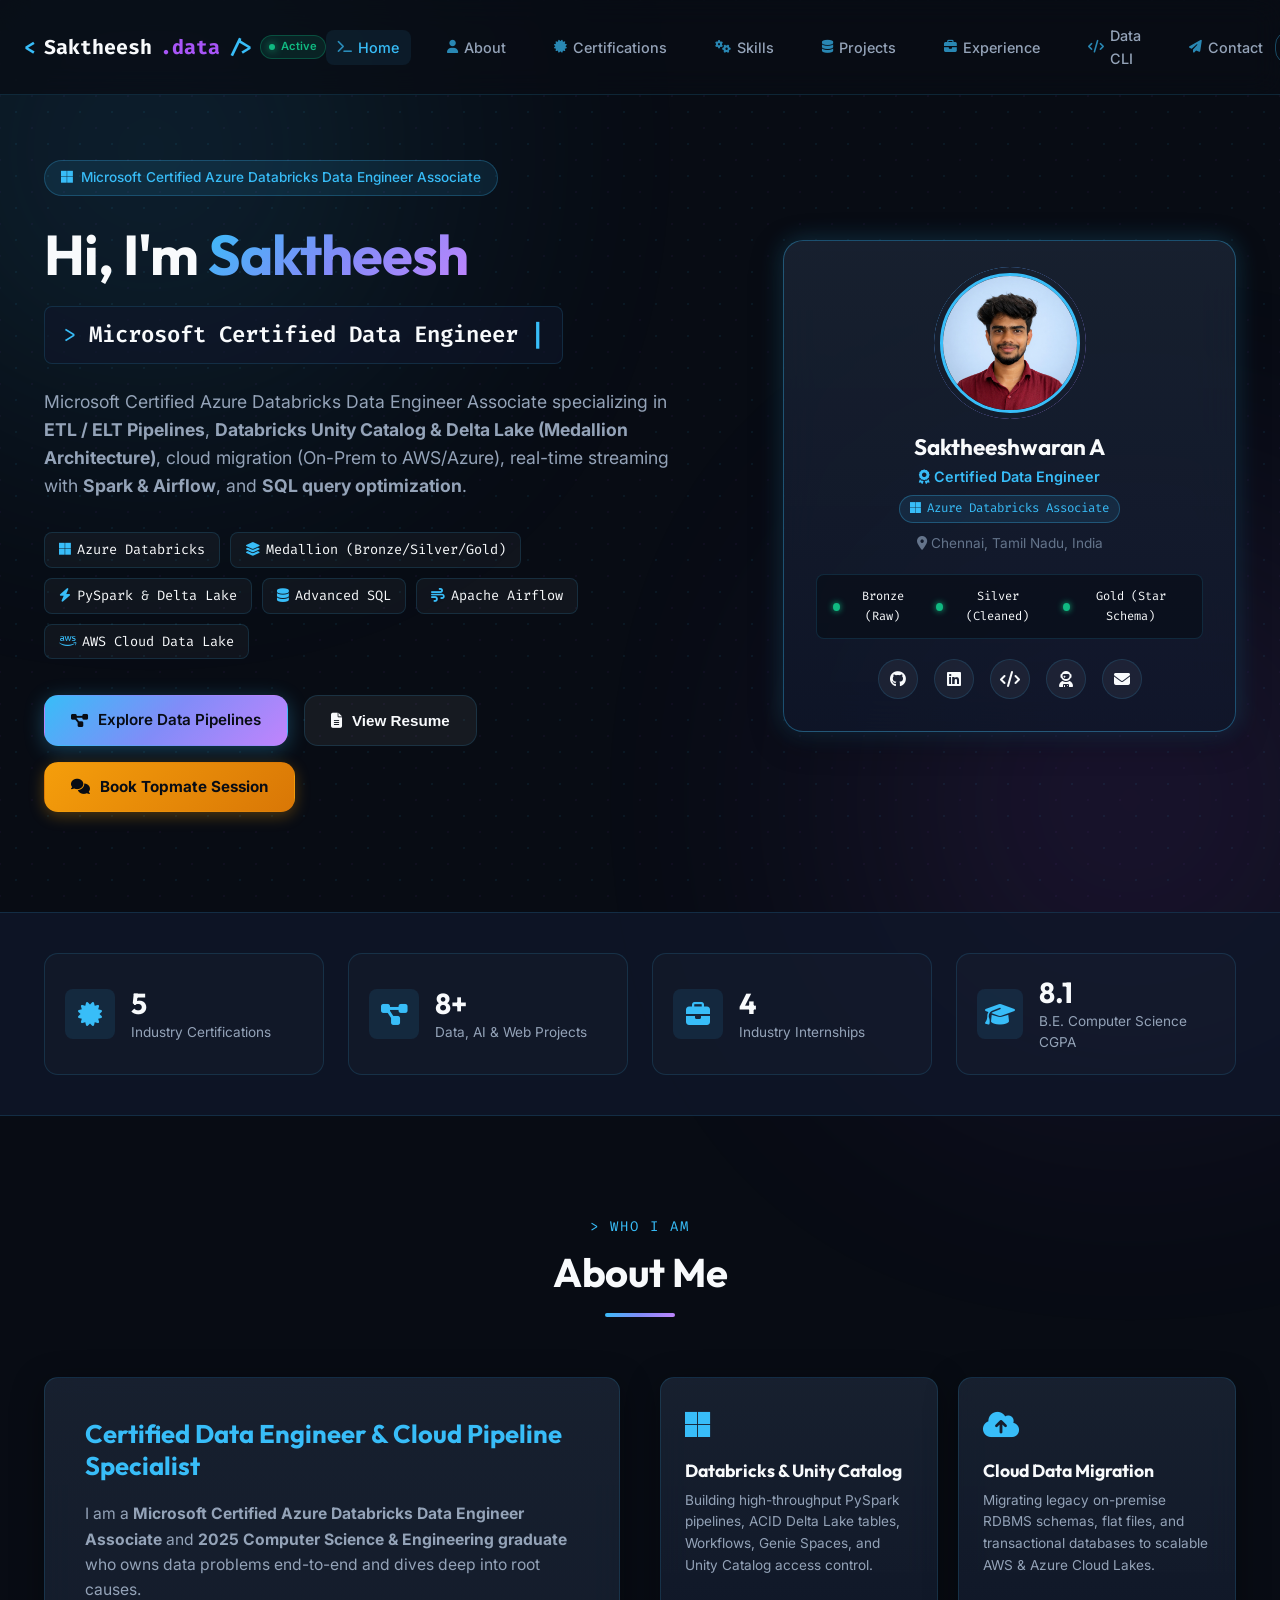
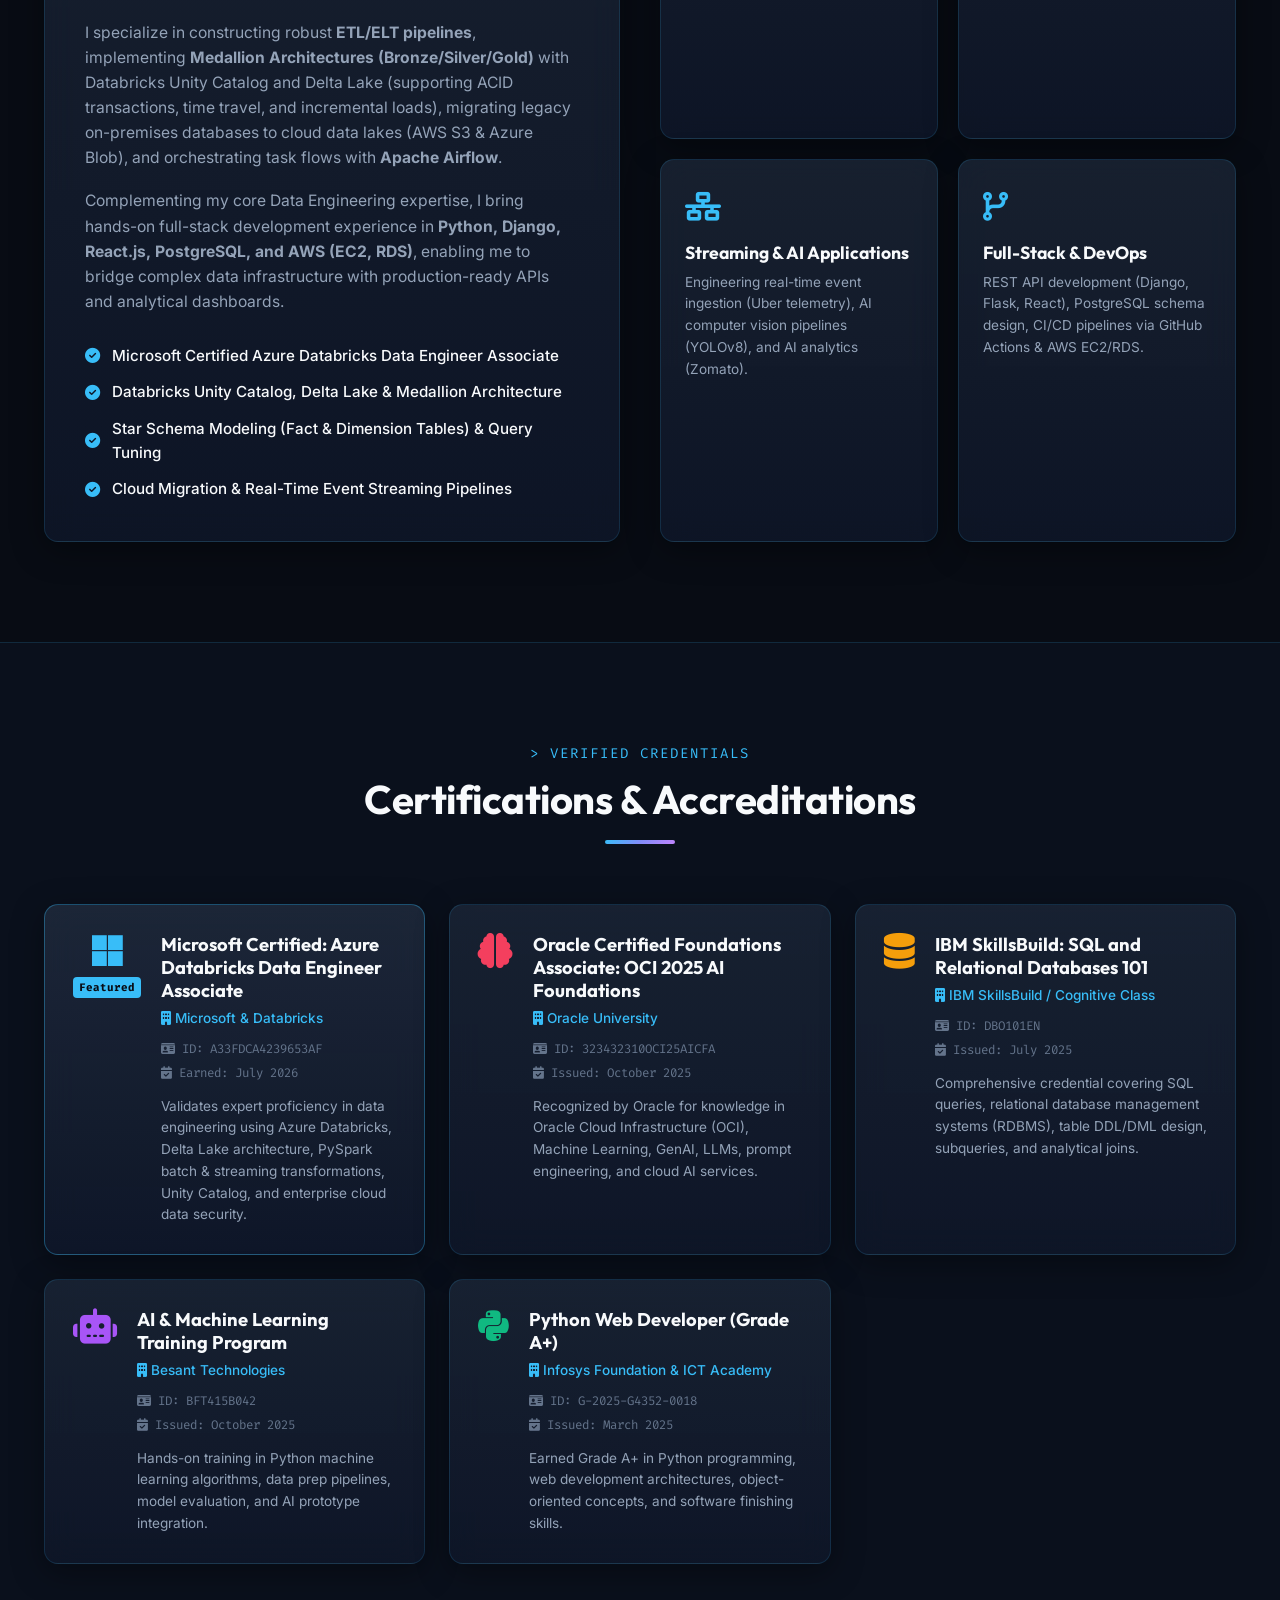
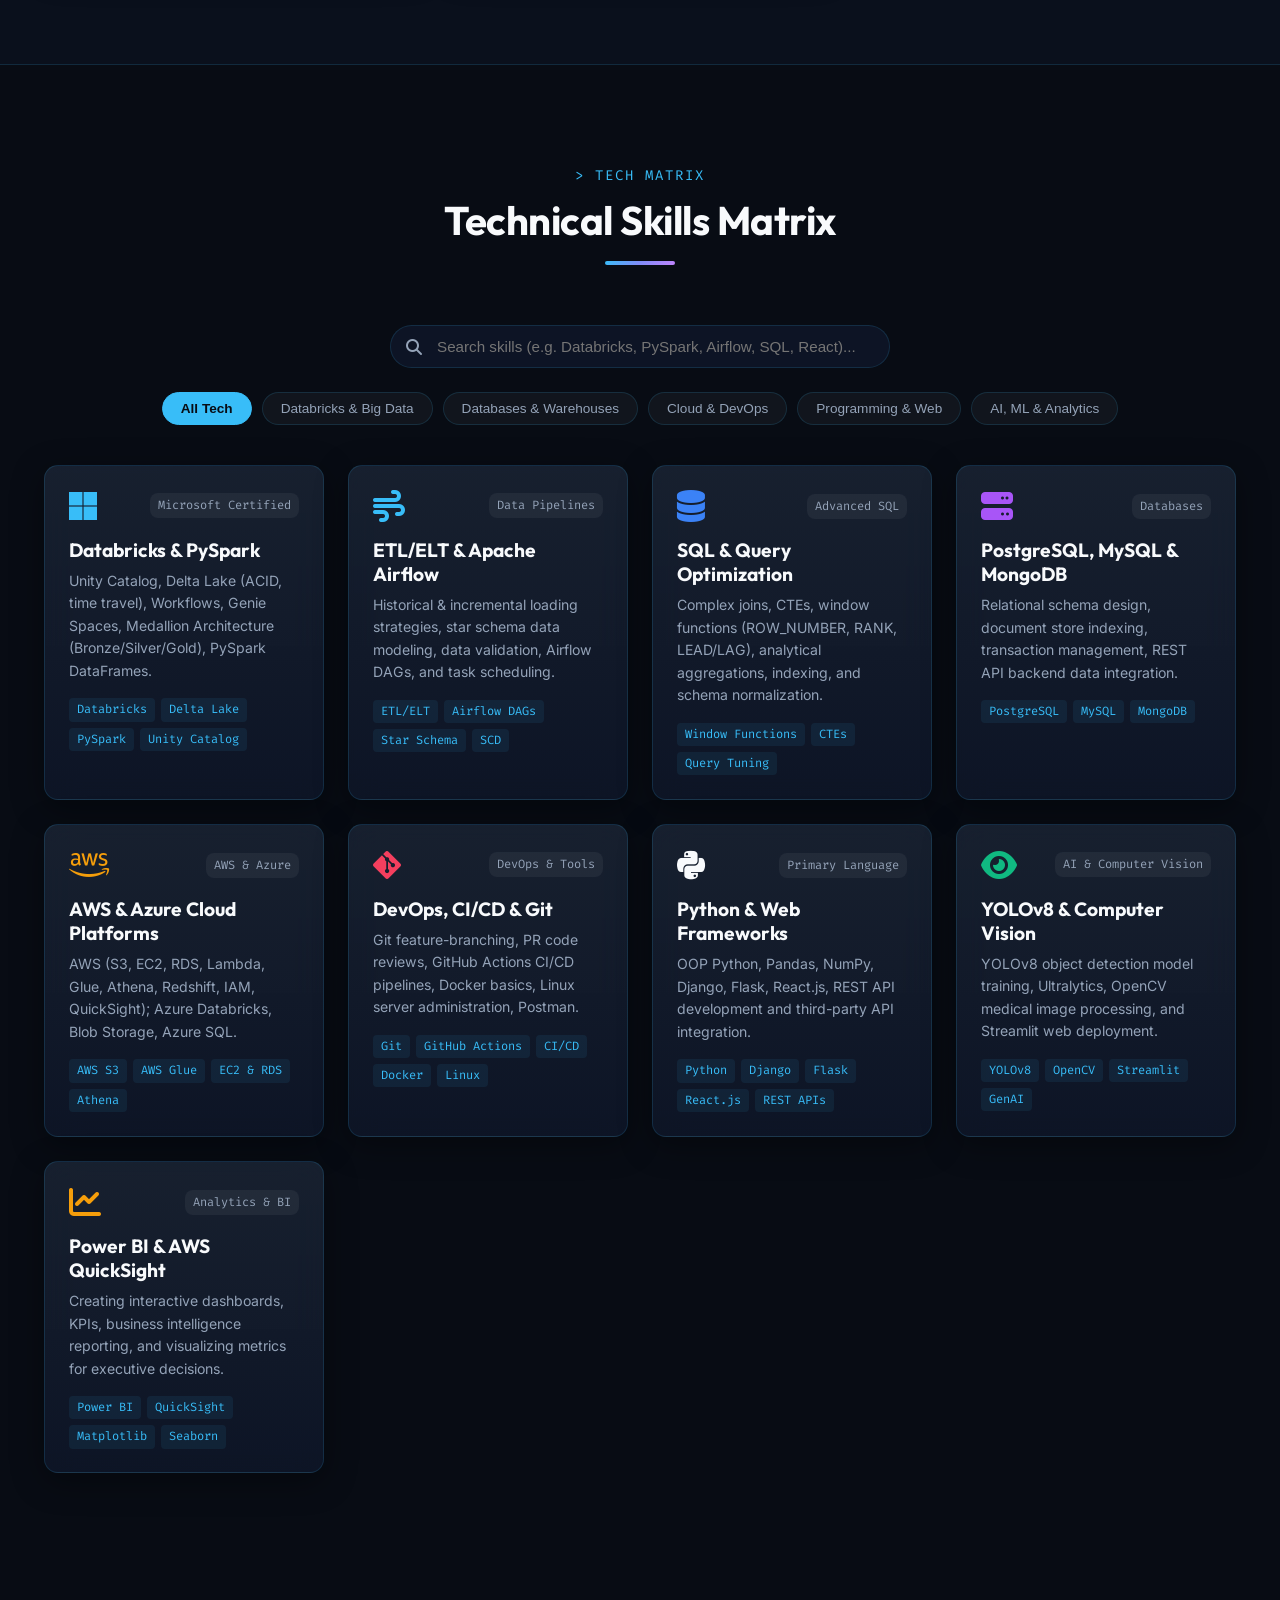
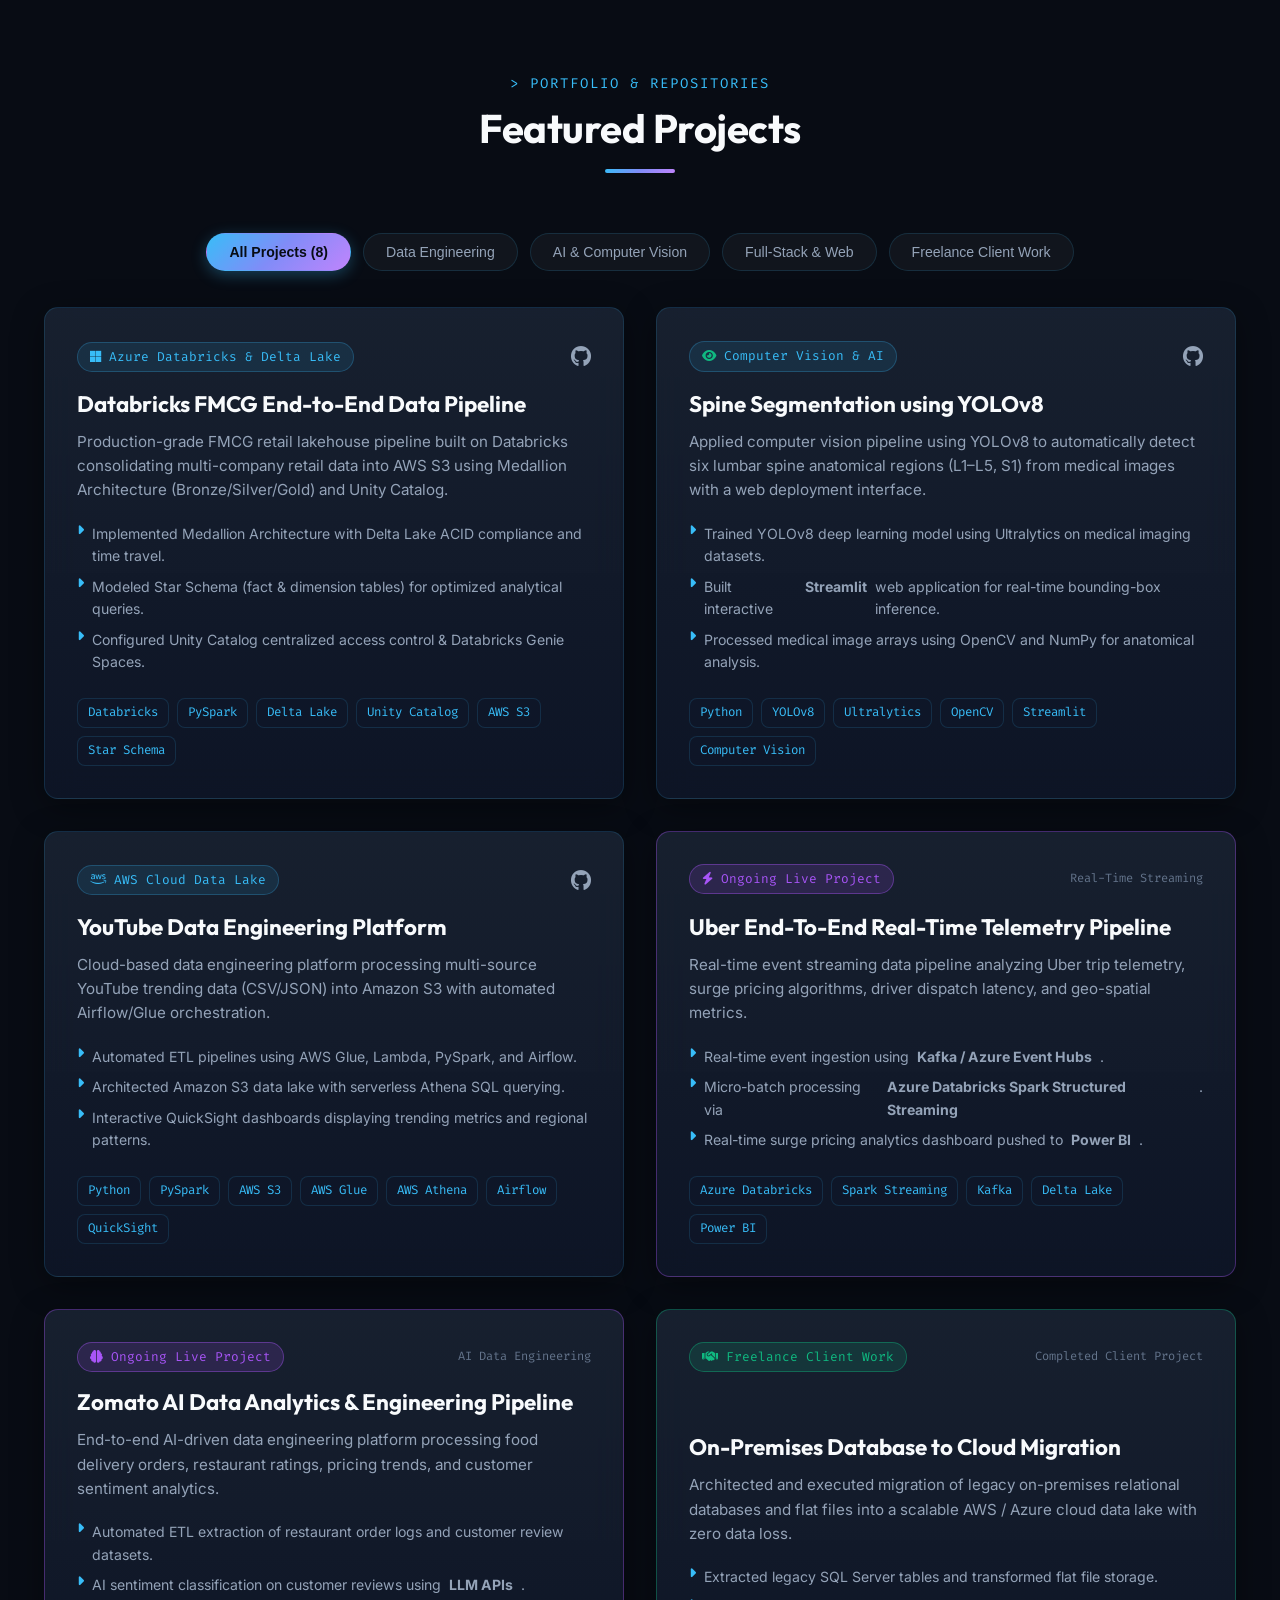
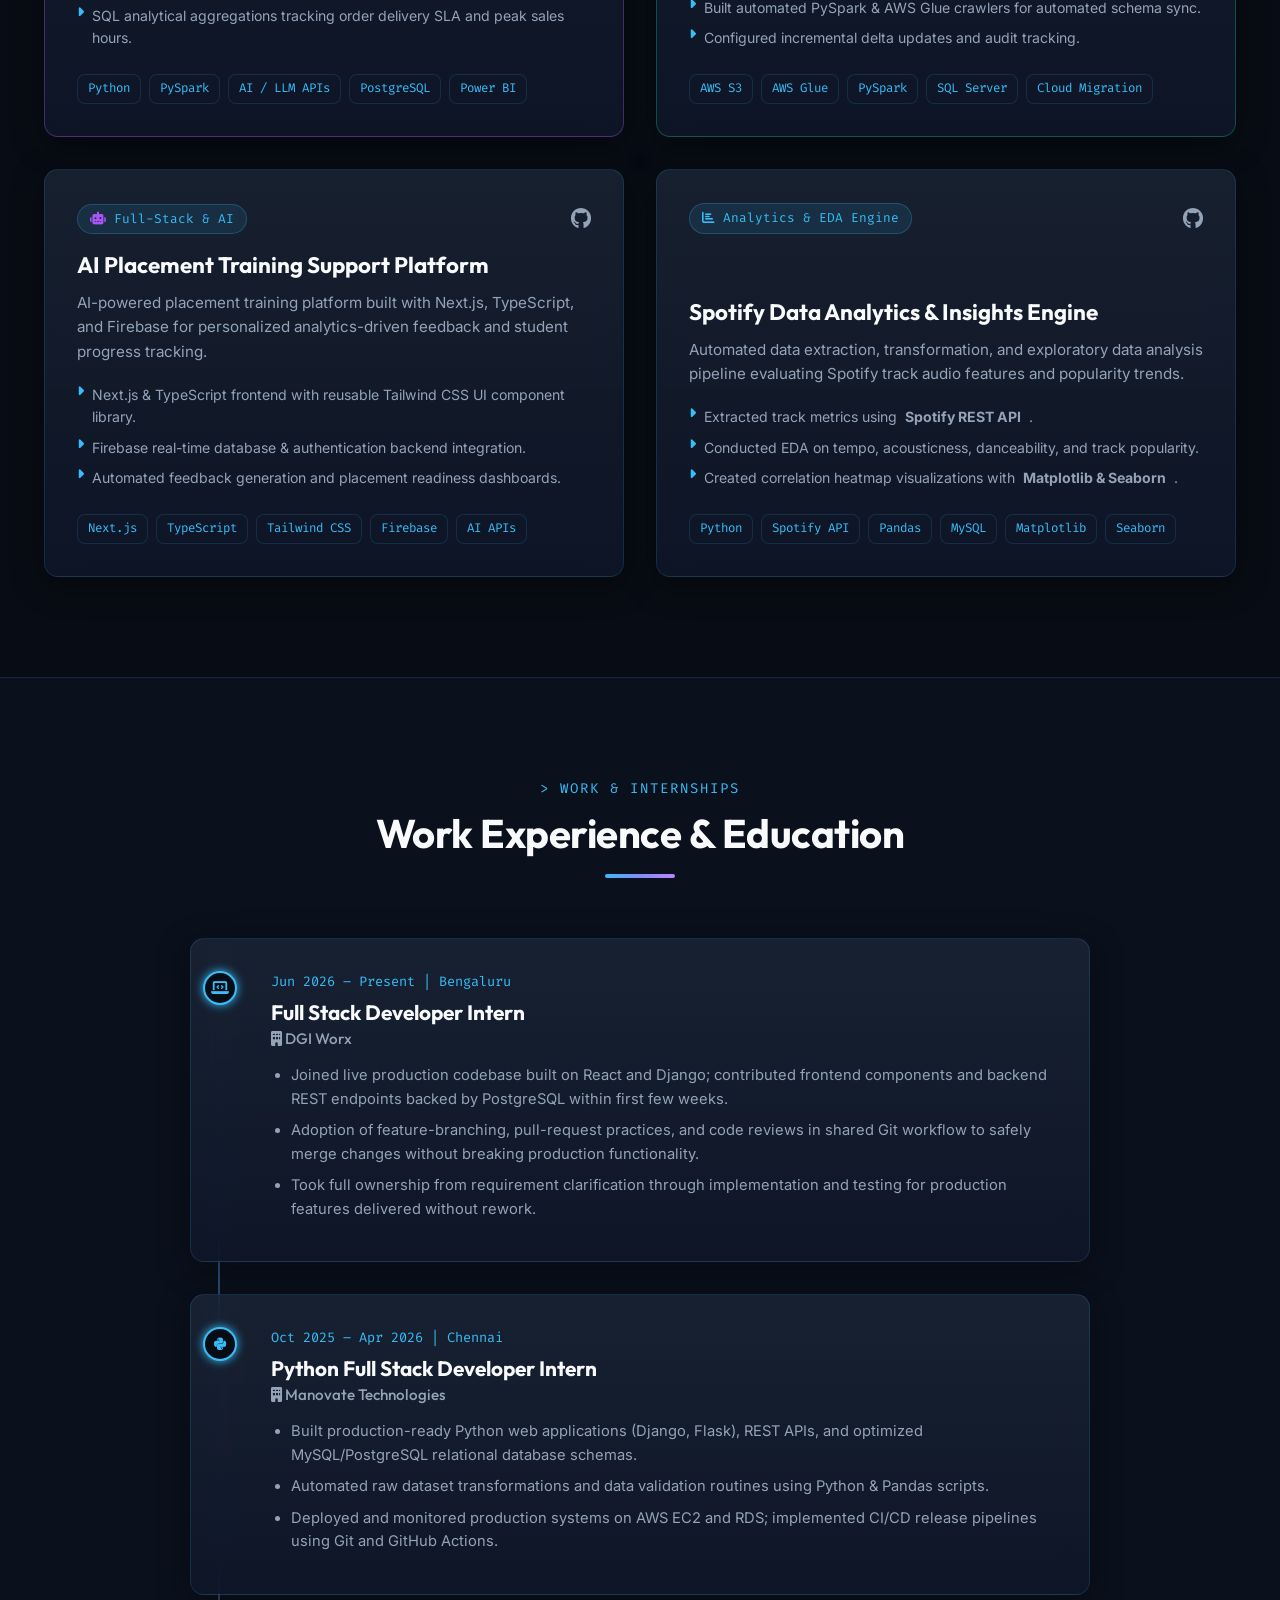
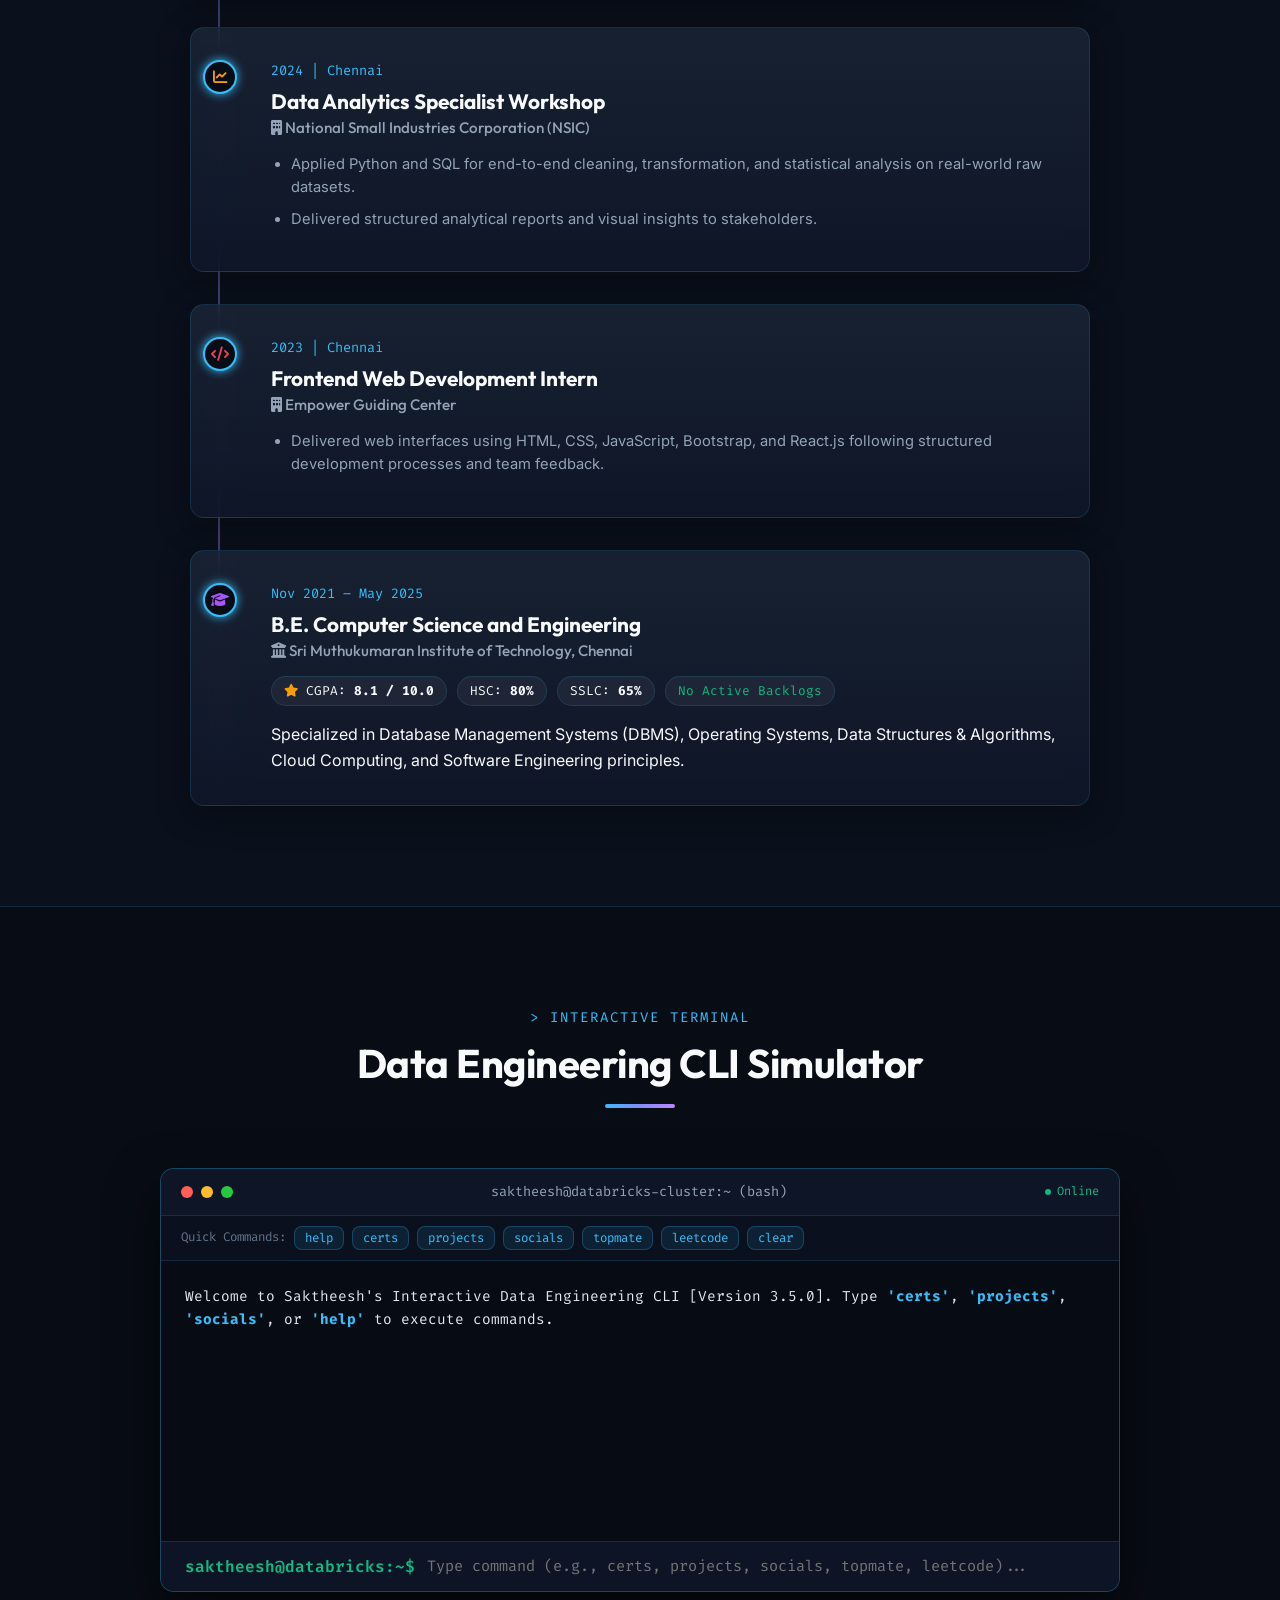
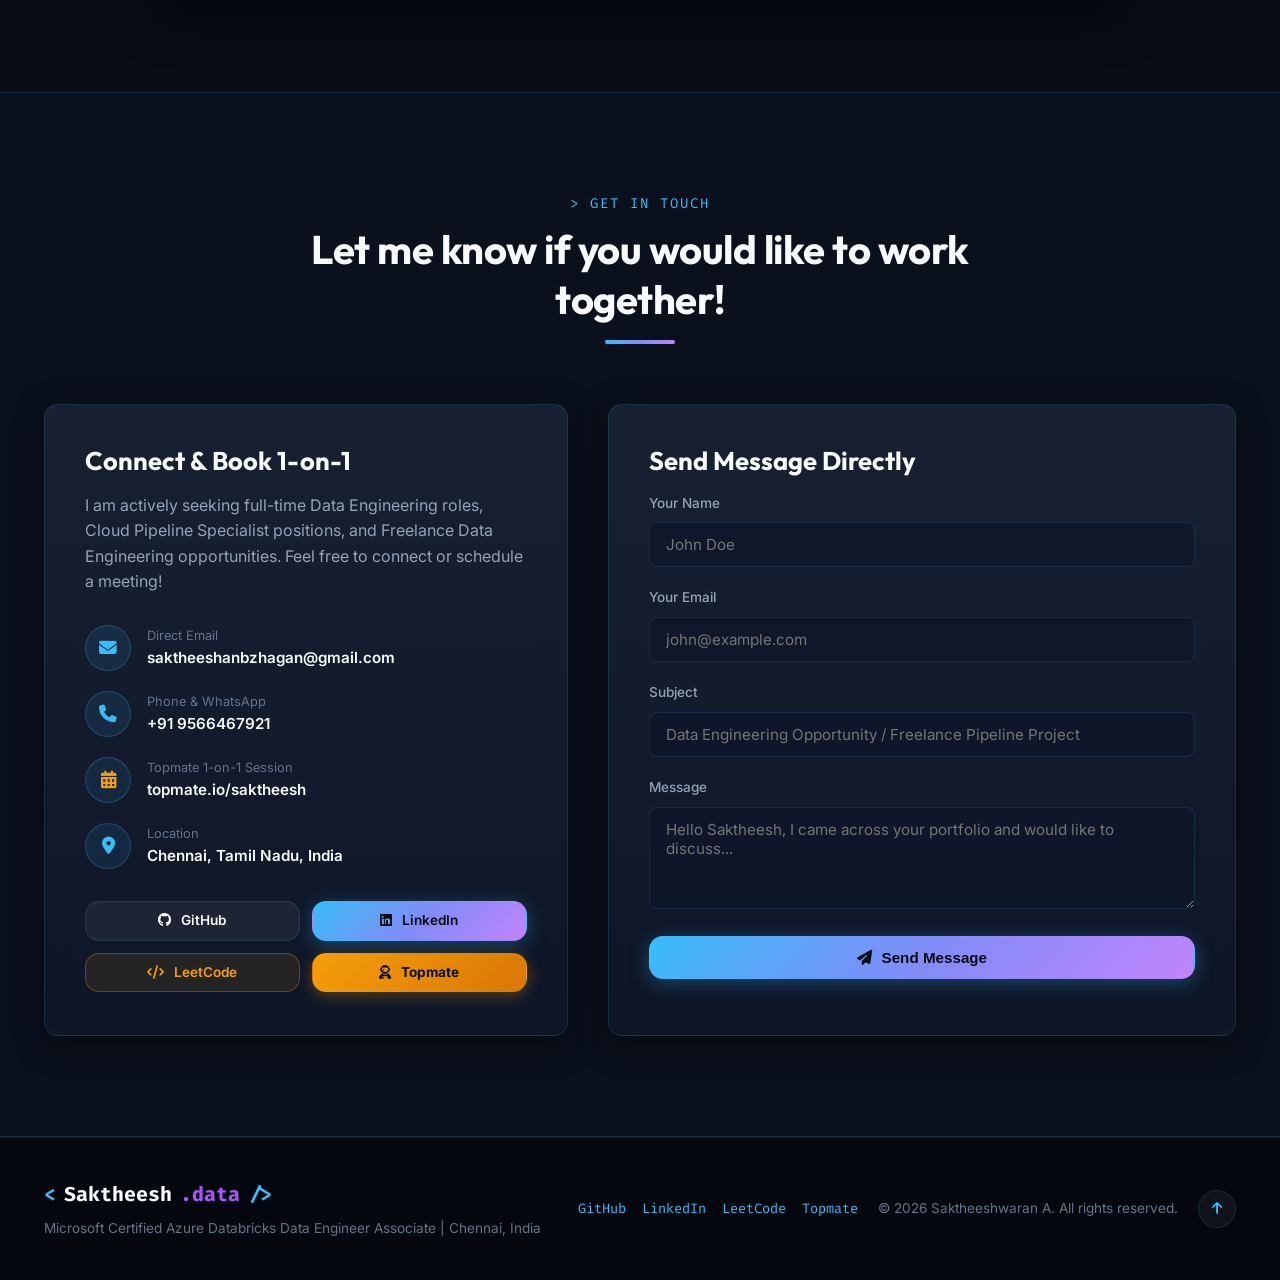
==== commit df66f282: "Update profile picture, social profiles (LeetCode, Topmate, LinkedIn, GitHub), and 3 resume experien" ====
--- a/index.html
+++ b/index.html
@@ -6,8 +6,8 @@
     <title>Saktheesh | Data Engineer & Cloud Data Architect</title>
 
     <!-- SEO Meta Tags -->
-    <meta name="description" content="Saktheesh - Microsoft Certified Azure Databricks Data Engineer Associate specializing in PySpark, Airflow, SQL, AWS/Azure Data Lakes, and Cloud ETL Pipelines.">
-    <meta name="keywords" content="Saktheesh, Data Engineer, Azure Databricks, PySpark, Airflow, AWS Glue, Athena, SQL, Data Pipelines, ETL, Data Migration, Chennai">
+    <meta name="description" content="Saktheesh - Microsoft Certified Azure Databricks Data Engineer Associate specializing in PySpark, Databricks Unity Catalog, Airflow, SQL, AWS/Azure Data Lakes, and Cloud ETL Pipelines.">
+    <meta name="keywords" content="Saktheesh, Data Engineer, Azure Databricks, PySpark, Airflow, AWS Glue, Athena, SQL, Data Pipelines, ETL, Data Migration, YOLOv8, Chennai">
     <meta name="author" content="Saktheesh">
     <link rel="canonical" href="https://saktheesh15.github.io/">
 
@@ -83,7 +83,10 @@
             <a href="#cli" class="mobile-link"><i class="fas fa-code"></i> Data CLI</a>
             <a href="#contact" class="mobile-link"><i class="fas fa-paper-plane"></i> Contact</a>
             <div class="mobile-actions">
-                <a href="assets/Saktheesh_Data_Engineer_Resume.pdf" target="_blank" class="btn btn-primary btn-block">
+                <a href="https://topmate.io/saktheesh/" target="_blank" class="btn btn-primary btn-block mb-2">
+                    <i class="fas fa-calendar-check"></i> Book 1-on-1 on Topmate
+                </a>
+                <a href="assets/Saktheesh_Data_Engineer_Resume.pdf" target="_blank" class="btn btn-secondary btn-block">
                     <i class="fas fa-download"></i> Download Data Resume
                 </a>
             </div>
@@ -98,7 +101,7 @@
                 <div class="hero-content">
                     <div class="badge-pill">
                         <i class="fab fa-microsoft text-cyan glow-icon"></i>
-                        <span>Microsoft Certified Azure Databricks Data Engineer</span>
+                        <span>Microsoft Certified Azure Databricks Data Engineer Associate</span>
                     </div>
 
                     <h1 class="hero-title">
@@ -113,12 +116,13 @@
 
                     <p class="hero-description">
                         Microsoft Certified Azure Databricks Data Engineer Associate specializing in <strong>ETL / ELT Pipelines</strong>, 
-                        cloud data migration (On-Prem to AWS/Azure), real-time streaming architectures with <strong>Azure Databricks & Spark</strong>, 
-                        <strong>Apache Airflow</strong> orchestration, and <strong>SQL</strong> query optimization.
+                        <strong>Databricks Unity Catalog & Delta Lake (Medallion Architecture)</strong>, cloud migration (On-Prem to AWS/Azure), 
+                        real-time streaming with <strong>Spark & Airflow</strong>, and <strong>SQL query optimization</strong>.
                     </p>
 
                     <div class="hero-badges">
                         <div class="tech-badge"><i class="fab fa-microsoft"></i> Azure Databricks</div>
+                        <div class="tech-badge"><i class="fas fa-layer-group"></i> Medallion (Bronze/Silver/Gold)</div>
                         <div class="tech-badge"><i class="fas fa-bolt"></i> PySpark & Delta Lake</div>
                         <div class="tech-badge"><i class="fas fa-database"></i> Advanced SQL</div>
                         <div class="tech-badge"><i class="fas fa-wind"></i> Apache Airflow</div>
@@ -130,10 +134,10 @@
                             <i class="fas fa-project-diagram"></i> Explore Data Pipelines
                         </a>
                         <button id="hero-resume-btn" class="btn btn-secondary glass-button">
-                            <i class="fas fa-file-alt"></i> View Data Resume
+                            <i class="fas fa-file-alt"></i> View Resume
                         </button>
-                        <a href="#cli" class="btn btn-terminal glass-button">
-                            <i class="fas fa-terminal"></i> Launch Data CLI
+                        <a href="https://topmate.io/saktheesh/" target="_blank" class="btn btn-topmate glass-button">
+                            <i class="fas fa-comments"></i> Book Topmate Session
                         </a>
                     </div>
                 </div>
@@ -157,23 +161,27 @@
                         <div class="profile-pipeline-status">
                             <div class="pipeline-node">
                                 <span class="node-dot active"></span>
-                                <span class="node-label">Raw Data</span>
+                                <span class="node-label">Bronze (Raw)</span>
                             </div>
                             <div class="pipeline-connector"></div>
                             <div class="pipeline-node">
                                 <span class="node-dot active"></span>
-                                <span class="node-label">Databricks / Delta</span>
+                                <span class="node-label">Silver (Cleaned)</span>
                             </div>
                             <div class="pipeline-connector"></div>
                             <div class="pipeline-node">
                                 <span class="node-dot active"></span>
-                                <span class="node-label">Gold Layer</span>
-                            </div>
-                        </div>
+                                <span class="node-label">Gold (Star Schema)</span>
+                            </div>
+                        </div>
+
+                        <!-- Hero Social Links Grid -->
                         <div class="profile-socials">
-                            <a href="https://github.com/Saktheesh15" target="_blank" aria-label="GitHub"><i class="fab fa-github"></i></a>
-                            <a href="https://www.linkedin.com/in/saktheesh-a-" target="_blank" aria-label="LinkedIn"><i class="fab fa-linkedin"></i></a>
-                            <a href="mailto:saktheeshanbzhagan@gmail.com" aria-label="Email"><i class="fas fa-envelope"></i></a>
+                            <a href="https://github.com/Saktheesh15" target="_blank" title="GitHub Profile" aria-label="GitHub"><i class="fab fa-github"></i></a>
+                            <a href="https://www.linkedin.com/in/saktheesh-a-/" target="_blank" title="LinkedIn Profile" aria-label="LinkedIn"><i class="fab fa-linkedin"></i></a>
+                            <a href="https://leetcode.com/u/Saktheesh_A/" target="_blank" title="LeetCode Profile" aria-label="LeetCode"><i class="fas fa-code"></i></a>
+                            <a href="https://topmate.io/saktheesh/" target="_blank" title="Topmate 1-on-1" aria-label="Topmate"><i class="fas fa-user-astronaut"></i></a>
+                            <a href="mailto:saktheeshanbzhagan@gmail.com" title="Direct Email" aria-label="Email"><i class="fas fa-envelope"></i></a>
                         </div>
                     </div>
                 </div>
@@ -193,15 +201,15 @@
                 <div class="metric-card">
                     <div class="metric-icon"><i class="fas fa-project-diagram"></i></div>
                     <div class="metric-info">
-                        <h3><span class="counter" data-target="7">0</span>+</h3>
-                        <p>Data & Cloud Projects</p>
+                        <h3><span class="counter" data-target="8">0</span>+</h3>
+                        <p>Data, AI & Web Projects</p>
                     </div>
                 </div>
                 <div class="metric-card">
-                    <div class="metric-icon"><i class="fas fa-handshake"></i></div>
+                    <div class="metric-icon"><i class="fas fa-briefcase"></i></div>
                     <div class="metric-info">
-                        <h3><span class="counter" data-target="2">0</span></h3>
-                        <p>Freelance Cloud Projects</p>
+                        <h3><span class="counter" data-target="4">0</span></h3>
+                        <p>Industry Internships</p>
                     </div>
                 </div>
                 <div class="metric-card">
@@ -225,38 +233,37 @@
 
                 <div class="about-grid">
                     <div class="about-text-card glass-card">
-                        <h3>Certified Data Engineer & Cloud Pipeline Architect</h3>
+                        <h3>Certified Data Engineer & Cloud Pipeline Specialist</h3>
                         <p>
                             I am a <strong>Microsoft Certified Azure Databricks Data Engineer Associate</strong> and 
-                            <strong>Computer Science & Engineering graduate</strong> with a singular focus on <strong>Data Engineering</strong>.
+                            <strong>2025 Computer Science & Engineering graduate</strong> who owns data problems end-to-end and dives deep into root causes.
                         </p>
                         <p>
-                            I specialize in constructing robust ETL/ELT pipelines, migrating legacy on-premises database environments 
-                            into cloud data lakes (AWS & Azure), orchestrating complex task flows with <strong>Apache Airflow</strong>, 
-                            and executing batch and streaming analytics using <strong>PySpark and Azure Databricks</strong>.
+                            I specialize in constructing robust <strong>ETL/ELT pipelines</strong>, implementing <strong>Medallion Architectures (Bronze/Silver/Gold)</strong> 
+                            with Databricks Unity Catalog and Delta Lake (supporting ACID transactions, time travel, and incremental loads), 
+                            migrating legacy on-premises databases to cloud data lakes (AWS S3 & Azure Blob), and orchestrating task flows with <strong>Apache Airflow</strong>.
                         </p>
                         <p>
-                            In addition to my personal repositories, I actively engineer production data solutions through 
-                            <strong>freelance client engagements</strong> (including cloud migration and restaurant sales analytics pipelines) 
-                            and cutting-edge <strong>live streaming projects</strong> (Uber Real-Time Telemetry and Zomato AI Analytics).
+                            Complementing my core Data Engineering expertise, I bring hands-on full-stack development experience in <strong>Python, Django, React.js, PostgreSQL, and AWS (EC2, RDS)</strong>, 
+                            enabling me to bridge complex data infrastructure with production-ready APIs and analytical dashboards.
                         </p>
 
                         <div class="about-highlights">
                             <div class="highlight-item">
                                 <i class="fas fa-check-circle text-cyan"></i>
-                                <span>Microsoft Certified Azure Databricks Data Engineer</span>
+                                <span>Microsoft Certified Azure Databricks Data Engineer Associate</span>
                             </div>
                             <div class="highlight-item">
                                 <i class="fas fa-check-circle text-cyan"></i>
-                                <span>On-Premises Database to Cloud Data Migration</span>
+                                <span>Databricks Unity Catalog, Delta Lake & Medallion Architecture</span>
                             </div>
                             <div class="highlight-item">
                                 <i class="fas fa-check-circle text-cyan"></i>
-                                <span>Real-Time Streaming & Medallion Architecture (Bronze/Silver/Gold)</span>
+                                <span>Star Schema Modeling (Fact & Dimension Tables) & Query Tuning</span>
                             </div>
                             <div class="highlight-item">
                                 <i class="fas fa-check-circle text-cyan"></i>
-                                <span>Freelance Data Pipeline Engineering for Enterprise Clients</span>
+                                <span>Cloud Migration & Real-Time Event Streaming Pipelines</span>
                             </div>
                         </div>
                     </div>
@@ -264,23 +271,23 @@
                     <div class="about-pillars">
                         <div class="pillar-card glass-card">
                             <div class="pillar-icon"><i class="fab fa-microsoft"></i></div>
-                            <h4>Azure Databricks & Delta Lake</h4>
-                            <p>Building high-throughput Spark pipelines, ACID Delta Lake tables, and Medallion architecture analytical layers.</p>
+                            <h4>Databricks & Unity Catalog</h4>
+                            <p>Building high-throughput PySpark pipelines, ACID Delta Lake tables, Workflows, Genie Spaces, and Unity Catalog access control.</p>
                         </div>
                         <div class="pillar-card glass-card">
                             <div class="pillar-icon"><i class="fas fa-cloud-upload-alt"></i></div>
                             <h4>Cloud Data Migration</h4>
-                            <p>Migrating on-prem RDBMS schemas, flat files, and transactional databases to scalable AWS & Azure Cloud Lakes.</p>
+                            <p>Migrating legacy on-premise RDBMS schemas, flat files, and transactional databases to scalable AWS & Azure Cloud Lakes.</p>
                         </div>
                         <div class="pillar-card glass-card">
                             <div class="pillar-icon"><i class="fas fa-network-wired"></i></div>
-                            <h4>Streaming & AI Pipelines</h4>
-                            <p>Engineering real-time event ingestion (Uber telemetry) and AI-augmented data analytics pipelines (Zomato analytics).</p>
+                            <h4>Streaming & AI Applications</h4>
+                            <p>Engineering real-time event ingestion (Uber telemetry), AI computer vision pipelines (YOLOv8), and AI analytics (Zomato).</p>
                         </div>
                         <div class="pillar-card glass-card">
-                            <div class="pillar-icon"><i class="fas fa-clock"></i></div>
-                            <h4>Airflow & Batch Scheduling</h4>
-                            <p>Defining automated DAG workflows, task dependencies, SLA alerts, and Linux cron server automation.</p>
+                            <div class="pillar-icon"><i class="fas fa-code-branch"></i></div>
+                            <h4>Full-Stack & DevOps</h4>
+                            <p>REST API development (Django, Flask, React), PostgreSQL schema design, CI/CD pipelines via GitHub Actions & AWS EC2/RDS.</p>
                         </div>
                     </div>
                 </div>
@@ -311,7 +318,7 @@
                                 <span><i class="fas fa-calendar-check"></i> Earned: July 2026</span>
                             </div>
                             <p class="cert-desc">
-                                Validates expert proficiency in data engineering using Azure Databricks, Delta Lake architecture, PySpark batch & streaming transformations, and enterprise cloud data security.
+                                Validates expert proficiency in data engineering using Azure Databricks, Delta Lake architecture, PySpark batch & streaming transformations, Unity Catalog, and enterprise cloud data security.
                             </p>
                         </div>
                     </div>
@@ -329,7 +336,7 @@
                                 <span><i class="fas fa-calendar-check"></i> Issued: October 2025</span>
                             </div>
                             <p class="cert-desc">
-                                Recognized by Oracle for knowledge in Oracle Cloud Infrastructure (OCI), AI workloads, machine learning concepts, and cloud architecture fundamentals.
+                                Recognized by Oracle for knowledge in Oracle Cloud Infrastructure (OCI), Machine Learning, GenAI, LLMs, prompt engineering, and cloud AI services.
                             </p>
                         </div>
                     </div>
@@ -396,7 +403,7 @@
             <div class="container">
                 <div class="section-header">
                     <span class="section-subtitle">&gt; TECH MATRIX</span>
-                    <h2 class="section-title">Data Engineering Tech Stack</h2>
+                    <h2 class="section-title">Technical Skills Matrix</h2>
                     <div class="title-underline"></div>
                 </div>
 
@@ -404,15 +411,15 @@
                 <div class="skill-controls">
                     <div class="skill-search-box">
                         <i class="fas fa-search"></i>
-                        <input type="text" id="skill-search" placeholder="Search skills (e.g. Databricks, PySpark, Airflow, SQL)...">
+                        <input type="text" id="skill-search" placeholder="Search skills (e.g. Databricks, PySpark, Airflow, SQL, React)...">
                     </div>
                     <div class="skill-tabs" id="skill-tabs">
                         <button class="skill-tab active" data-category="all">All Tech</button>
-                        <button class="skill-tab" data-category="pipeline">Pipelines & Streaming</button>
-                        <button class="skill-tab" data-category="database">Databases & Delta Lake</button>
-                        <button class="skill-tab" data-category="cloud">Cloud (Azure/AWS/GCP)</button>
-                        <button class="skill-tab" data-category="programming">Languages & Linux</button>
-                        <button class="skill-tab" data-category="analytics">Analytics & AI</button>
+                        <button class="skill-tab" data-category="pipeline">Databricks & Big Data</button>
+                        <button class="skill-tab" data-category="database">Databases & Warehouses</button>
+                        <button class="skill-tab" data-category="cloud">Cloud & DevOps</button>
+                        <button class="skill-tab" data-category="programming">Programming & Web</button>
+                        <button class="skill-tab" data-category="analytics">AI, ML & Analytics</button>
                     </div>
                 </div>
 
@@ -421,71 +428,61 @@
                     <div class="skill-card glass-card" data-category="pipeline">
                         <div class="skill-card-header">
                             <i class="fab fa-microsoft skill-icon text-cyan"></i>
-                            <span class="skill-level">Certified</span>
-                        </div>
-                        <h3>Azure Databricks & PySpark</h3>
-                        <p>Medallion architecture (Bronze/Silver/Gold), Delta Lake ACID tables, Spark Structured Streaming, PySpark DataFrames.</p>
-                        <div class="skill-tags"><span>Databricks</span><span>Delta Lake</span><span>PySpark</span></div>
+                            <span class="skill-level">Microsoft Certified</span>
+                        </div>
+                        <h3>Databricks & PySpark</h3>
+                        <p>Unity Catalog, Delta Lake (ACID, time travel), Workflows, Genie Spaces, Medallion Architecture (Bronze/Silver/Gold), PySpark DataFrames.</p>
+                        <div class="skill-tags"><span>Databricks</span><span>Delta Lake</span><span>PySpark</span><span>Unity Catalog</span></div>
                     </div>
 
                     <div class="skill-card glass-card" data-category="pipeline">
                         <div class="skill-card-header">
                             <i class="fas fa-wind skill-icon text-cyan"></i>
-                            <span class="skill-level">Core Tool</span>
-                        </div>
-                        <h3>Apache Airflow</h3>
-                        <p>DAG creation, workflow scheduling, task dependencies, operator configuration, and automated error retries.</p>
-                        <div class="skill-tags"><span>DAGs</span><span>Scheduling</span><span>Operators</span></div>
-                    </div>
-
-                    <div class="skill-card glass-card" data-category="pipeline">
-                        <div class="skill-card-header">
-                            <i class="fas fa-cloud-upload-alt skill-icon text-emerald"></i>
-                            <span class="skill-level">Production</span>
-                        </div>
-                        <h3>Cloud Data Migration</h3>
-                        <p>Migrating on-premises SQL databases & files into AWS S3 / Azure Blob cloud lakes with zero data loss.</p>
-                        <div class="skill-tags"><span>Migration</span><span>ETL</span><span>On-Prem to Cloud</span></div>
+                            <span class="skill-level">Data Pipelines</span>
+                        </div>
+                        <h3>ETL/ELT & Apache Airflow</h3>
+                        <p>Historical & incremental loading strategies, star schema data modeling, data validation, Airflow DAGs, and task scheduling.</p>
+                        <div class="skill-tags"><span>ETL/ELT</span><span>Airflow DAGs</span><span>Star Schema</span><span>SCD</span></div>
                     </div>
 
                     <div class="skill-card glass-card" data-category="database">
                         <div class="skill-card-header">
                             <i class="fas fa-database skill-icon text-blue"></i>
-                            <span class="skill-level">Advanced</span>
+                            <span class="skill-level">Advanced SQL</span>
                         </div>
                         <h3>SQL & Query Optimization</h3>
-                        <p>Expertise in CTEs, complex JOINs, window functions (ROW_NUMBER, RANK, LEAD/LAG), subqueries, and indexing.</p>
+                        <p>Complex joins, CTEs, window functions (ROW_NUMBER, RANK, LEAD/LAG), analytical aggregations, indexing, and schema normalization.</p>
                         <div class="skill-tags"><span>Window Functions</span><span>CTEs</span><span>Query Tuning</span></div>
                     </div>
 
                     <div class="skill-card glass-card" data-category="database">
                         <div class="skill-card-header">
-                            <i class="fas fa-warehouse skill-icon text-indigo"></i>
-                            <span class="skill-level">AWS / Azure Warehouses</span>
-                        </div>
-                        <h3>Redshift, Athena & Snowflake</h3>
-                        <p>Serverless SQL querying over S3 data lakes with AWS Athena and column-oriented data warehousing.</p>
-                        <div class="skill-tags"><span>Athena</span><span>Redshift</span><span>Data Lake</span></div>
+                            <i class="fas fa-server skill-icon text-purple"></i>
+                            <span class="skill-level">Databases</span>
+                        </div>
+                        <h3>PostgreSQL, MySQL & MongoDB</h3>
+                        <p>Relational schema design, document store indexing, transaction management, REST API backend data integration.</p>
+                        <div class="skill-tags"><span>PostgreSQL</span><span>MySQL</span><span>MongoDB</span></div>
                     </div>
 
                     <div class="skill-card glass-card" data-category="cloud">
                         <div class="skill-card-header">
                             <i class="fab fa-aws skill-icon text-amber"></i>
-                            <span class="skill-level">AWS Ecosystem</span>
-                        </div>
-                        <h3>Amazon Web Services (AWS)</h3>
-                        <p>S3 data lakes, Glue Crawlers & Data Catalog, EC2 compute, IAM security, Lambda triggers, and RDS.</p>
-                        <div class="skill-tags"><span>S3</span><span>Glue</span><span>Lambda</span><span>IAM</span></div>
+                            <span class="skill-level">AWS & Azure</span>
+                        </div>
+                        <h3>AWS & Azure Cloud Platforms</h3>
+                        <p>AWS (S3, EC2, RDS, Lambda, Glue, Athena, Redshift, IAM, QuickSight); Azure Databricks, Blob Storage, Azure SQL.</p>
+                        <div class="skill-tags"><span>AWS S3</span><span>AWS Glue</span><span>EC2 & RDS</span><span>Athena</span></div>
                     </div>
 
                     <div class="skill-card glass-card" data-category="cloud">
                         <div class="skill-card-header">
-                            <i class="fab fa-microsoft skill-icon text-cyan"></i>
-                            <span class="skill-level">Azure Platform</span>
-                        </div>
-                        <h3>Microsoft Azure Cloud</h3>
-                        <p>Azure Data Factory, Azure Blob Storage, Azure Databricks, Event Hubs streaming, Azure SQL Database.</p>
-                        <div class="skill-tags"><span>Databricks</span><span>ADF</span><span>Blob Storage</span></div>
+                            <i class="fab fa-git-alt skill-icon text-rose"></i>
+                            <span class="skill-level">DevOps & Tools</span>
+                        </div>
+                        <h3>DevOps, CI/CD & Git</h3>
+                        <p>Git feature-branching, PR code reviews, GitHub Actions CI/CD pipelines, Docker basics, Linux server administration, Postman.</p>
+                        <div class="skill-tags"><span>Git</span><span>GitHub Actions</span><span>CI/CD</span><span>Docker</span><span>Linux</span></div>
                     </div>
 
                     <div class="skill-card glass-card" data-category="programming">
@@ -493,39 +490,29 @@
                             <i class="fab fa-python skill-icon text-yellow"></i>
                             <span class="skill-level">Primary Language</span>
                         </div>
-                        <h3>Python for Data Engineering</h3>
-                        <p>OOP Python, API integrations, data parsing (JSON, CSV, Parquet), automation scripts, and ETL modules.</p>
-                        <div class="skill-tags"><span>Python 3</span><span>APIs</span><span>Automation</span></div>
-                    </div>
-
-                    <div class="skill-card glass-card" data-category="programming">
+                        <h3>Python & Web Frameworks</h3>
+                        <p>OOP Python, Pandas, NumPy, Django, Flask, React.js, REST API development and third-party API integration.</p>
+                        <div class="skill-tags"><span>Python</span><span>Django</span><span>Flask</span><span>React.js</span><span>REST APIs</span></div>
+                    </div>
+
+                    <div class="skill-card glass-card" data-category="analytics">
                         <div class="skill-card-header">
-                            <i class="fas fa-terminal skill-icon text-emerald"></i>
-                            <span class="skill-level">Linux Shell</span>
-                        </div>
-                        <h3>Linux Shell & Cron Automation</h3>
-                        <p>Command-line utilities, file handling, cron job scheduling, SSH remote server management (PuTTY, MobaXterm).</p>
-                        <div class="skill-tags"><span>Cron Jobs</span><span>SSH</span><span>Bash Scripting</span></div>
+                            <i class="fas fa-eye skill-icon text-emerald"></i>
+                            <span class="skill-level">AI & Computer Vision</span>
+                        </div>
+                        <h3>YOLOv8 & Computer Vision</h3>
+                        <p>YOLOv8 object detection model training, Ultralytics, OpenCV medical image processing, and Streamlit web deployment.</p>
+                        <div class="skill-tags"><span>YOLOv8</span><span>OpenCV</span><span>Streamlit</span><span>GenAI</span></div>
                     </div>
 
                     <div class="skill-card glass-card" data-category="analytics">
                         <div class="skill-card-header">
                             <i class="fas fa-chart-line skill-icon text-amber"></i>
-                            <span class="skill-level">Visualization</span>
+                            <span class="skill-level">Analytics & BI</span>
                         </div>
                         <h3>Power BI & AWS QuickSight</h3>
                         <p>Creating interactive dashboards, KPIs, business intelligence reporting, and visualizing metrics for executive decisions.</p>
-                        <div class="skill-tags"><span>Power BI</span><span>QuickSight</span><span>Dashboards</span></div>
-                    </div>
-
-                    <div class="skill-card glass-card" data-category="analytics">
-                        <div class="skill-card-header">
-                            <i class="fas fa-brain skill-icon text-purple"></i>
-                            <span class="skill-level">AI & Analytics</span>
-                        </div>
-                        <h3>Pandas, Matplotlib & AI Tools</h3>
-                        <p>Exploratory Data Analysis (EDA), NumPy numerical arrays, Seaborn visualizations, and LLM API integrations.</p>
-                        <div class="skill-tags"><span>Pandas</span><span>NumPy</span><span>EDA</span><span>AI APIs</span></div>
+                        <div class="skill-tags"><span>Power BI</span><span>QuickSight</span><span>Matplotlib</span><span>Seaborn</span></div>
                     </div>
                 </div>
             </div>
@@ -536,21 +523,22 @@
             <div class="container">
                 <div class="section-header">
                     <span class="section-subtitle">&gt; PORTFOLIO & REPOSITORIES</span>
-                    <h2 class="section-title">Data Engineering Projects</h2>
+                    <h2 class="section-title">Featured Projects</h2>
                     <div class="title-underline"></div>
                 </div>
 
                 <!-- Project Category Controls -->
                 <div class="project-tabs" id="project-tabs">
-                    <button class="project-tab active" data-pcat="all">All Projects (7)</button>
-                    <button class="project-tab" data-pcat="repo">Featured Repositories</button>
-                    <button class="project-tab" data-pcat="live">Live & Ongoing</button>
+                    <button class="project-tab active" data-pcat="all">All Projects (8)</button>
+                    <button class="project-tab" data-pcat="de">Data Engineering</button>
+                    <button class="project-tab" data-pcat="ai">AI & Computer Vision</button>
+                    <button class="project-tab" data-pcat="web">Full-Stack & Web</button>
                     <button class="project-tab" data-pcat="freelance">Freelance Client Work</button>
                 </div>
 
                 <div class="projects-grid" id="projects-container">
                     <!-- Project 1: Databricks FMCG -->
-                    <div class="project-card glass-card" data-pcat="repo">
+                    <div class="project-card glass-card" data-pcat="de">
                         <div class="project-header">
                             <div class="project-type-badge"><i class="fab fa-microsoft"></i> Azure Databricks & Delta Lake</div>
                             <div class="project-links">
@@ -561,27 +549,60 @@
                         <div class="project-body">
                             <h3>Databricks FMCG End-to-End Data Pipeline</h3>
                             <p class="project-desc">
-                                High-performance FMCG retail data pipeline built on Azure Databricks using PySpark and Delta Lake, implementing Medallion Architecture (Bronze, Silver, Gold layers).
+                                Production-grade FMCG retail lakehouse pipeline built on Databricks consolidating multi-company retail data into AWS S3 using Medallion Architecture (Bronze/Silver/Gold) and Unity Catalog.
                             </p>
 
                             <div class="project-features">
-                                <div class="feature-line"><i class="fas fa-caret-right text-cyan"></i> Ingested raw FMCG transactional logs into <strong>Bronze Delta Lake</strong> tables.</div>
-                                <div class="feature-line"><i class="fas fa-caret-right text-cyan"></i> Performed PySpark cleaning, deduplication, and schema validation into <strong>Silver layer</strong>.</div>
-                                <div class="feature-line"><i class="fas fa-caret-right text-cyan"></i> Constructed aggregated <strong>Gold layer</strong> star-schema tables for analytical reporting.</div>
+                                <div class="feature-line"><i class="fas fa-caret-right text-cyan"></i> Implemented Medallion Architecture with Delta Lake ACID compliance and time travel.</div>
+                                <div class="feature-line"><i class="fas fa-caret-right text-cyan"></i> Modeled Star Schema (fact & dimension tables) for optimized analytical queries.</div>
+                                <div class="feature-line"><i class="fas fa-caret-right text-cyan"></i> Configured Unity Catalog centralized access control & Databricks Genie Spaces.</div>
                             </div>
 
                             <div class="project-tech-stack">
+                                <span>Databricks</span>
                                 <span>PySpark</span>
-                                <span>Azure Databricks</span>
                                 <span>Delta Lake</span>
-                                <span>Azure Blob Storage</span>
-                                <span>SQL</span>
-                            </div>
-                        </div>
-                    </div>
-
-                    <!-- Project 2: YouTube Data Engineering -->
-                    <div class="project-card glass-card" data-pcat="repo">
+                                <span>Unity Catalog</span>
+                                <span>AWS S3</span>
+                                <span>Star Schema</span>
+                            </div>
+                        </div>
+                    </div>
+
+                    <!-- Project 2: Spine Segmentation YOLOv8 -->
+                    <div class="project-card glass-card" data-pcat="ai">
+                        <div class="project-header">
+                            <div class="project-type-badge"><i class="fas fa-eye text-emerald"></i> Computer Vision & AI</div>
+                            <div class="project-links">
+                                <a href="https://github.com/Saktheesh15" target="_blank" title="View GitHub Profile"><i class="fab fa-github"></i></a>
+                            </div>
+                        </div>
+
+                        <div class="project-body">
+                            <h3>Spine Segmentation using YOLOv8</h3>
+                            <p class="project-desc">
+                                Applied computer vision pipeline using YOLOv8 to automatically detect six lumbar spine anatomical regions (L1–L5, S1) from medical images with a web deployment interface.
+                            </p>
+
+                            <div class="project-features">
+                                <div class="feature-line"><i class="fas fa-caret-right text-cyan"></i> Trained YOLOv8 deep learning model using Ultralytics on medical imaging datasets.</div>
+                                <div class="feature-line"><i class="fas fa-caret-right text-cyan"></i> Built interactive <strong>Streamlit</strong> web application for real-time bounding-box inference.</div>
+                                <div class="feature-line"><i class="fas fa-caret-right text-cyan"></i> Processed medical image arrays using OpenCV and NumPy for anatomical analysis.</div>
+                            </div>
+
+                            <div class="project-tech-stack">
+                                <span>Python</span>
+                                <span>YOLOv8</span>
+                                <span>Ultralytics</span>
+                                <span>OpenCV</span>
+                                <span>Streamlit</span>
+                                <span>Computer Vision</span>
+                            </div>
+                        </div>
+                    </div>
+
+                    <!-- Project 3: YouTube Data Engineering -->
+                    <div class="project-card glass-card" data-pcat="de">
                         <div class="project-header">
                             <div class="project-type-badge"><i class="fab fa-aws"></i> AWS Cloud Data Lake</div>
                             <div class="project-links">
@@ -590,15 +611,15 @@
                         </div>
 
                         <div class="project-body">
-                            <h3>Data Engineering YouTube Analysis Pipeline</h3>
+                            <h3>YouTube Data Engineering Platform</h3>
                             <p class="project-desc">
-                                End-to-end cloud data lake pipeline for ingesting, transforming, and analyzing semi-structured YouTube data (CSV/JSON) from multiple global regions into AWS S3.
+                                Cloud-based data engineering platform processing multi-source YouTube trending data (CSV/JSON) into Amazon S3 with automated Airflow/Glue orchestration.
                             </p>
 
                             <div class="project-features">
-                                <div class="feature-line"><i class="fas fa-caret-right text-cyan"></i> Ingested multi-region YouTube metadata into raw S3 buckets.</div>
-                                <div class="feature-line"><i class="fas fa-caret-right text-cyan"></i> Developed scalable <strong>PySpark</strong> ETL jobs for cleaning & schema normalization.</div>
-                                <div class="feature-line"><i class="fas fa-caret-right text-cyan"></i> Automated cataloging with <strong>AWS Glue Crawlers</strong> and serverless SQL queries via <strong>AWS Athena</strong>.</div>
+                                <div class="feature-line"><i class="fas fa-caret-right text-cyan"></i> Automated ETL pipelines using AWS Glue, Lambda, PySpark, and Airflow.</div>
+                                <div class="feature-line"><i class="fas fa-caret-right text-cyan"></i> Architected Amazon S3 data lake with serverless Athena SQL querying.</div>
+                                <div class="feature-line"><i class="fas fa-caret-right text-cyan"></i> Interactive QuickSight dashboards displaying trending metrics and regional patterns.</div>
                             </div>
 
                             <div class="project-tech-stack">
@@ -607,14 +628,14 @@
                                 <span>AWS S3</span>
                                 <span>AWS Glue</span>
                                 <span>AWS Athena</span>
-                                <span>Lambda</span>
+                                <span>Airflow</span>
                                 <span>QuickSight</span>
                             </div>
                         </div>
                     </div>
 
-                    <!-- Project 3: Uber Real-Time Telemetry (Ongoing) -->
-                    <div class="project-card glass-card project-ongoing" data-pcat="live">
+                    <!-- Project 4: Uber Streaming (Ongoing) -->
+                    <div class="project-card glass-card project-ongoing" data-pcat="de">
                         <div class="project-header">
                             <div class="project-type-badge badge-pulse"><i class="fas fa-bolt"></i> Ongoing Live Project</div>
                             <div class="project-status-tag">Real-Time Streaming</div>
@@ -623,7 +644,7 @@
                         <div class="project-body">
                             <h3>Uber End-To-End Real-Time Telemetry Pipeline</h3>
                             <p class="project-desc">
-                                Real-time event streaming data engineering pipeline analyzing Uber trip telemetry, surge pricing algorithms, driver dispatch latency, and geo-spatial metrics.
+                                Real-time event streaming data pipeline analyzing Uber trip telemetry, surge pricing algorithms, driver dispatch latency, and geo-spatial metrics.
                             </p>
 
                             <div class="project-features">
@@ -642,8 +663,8 @@
                         </div>
                     </div>
 
-                    <!-- Project 4: Zomato AI Data Analytics (Ongoing) -->
-                    <div class="project-card glass-card project-ongoing" data-pcat="live">
+                    <!-- Project 5: Zomato AI Data Analytics (Ongoing) -->
+                    <div class="project-card glass-card project-ongoing" data-pcat="ai">
                         <div class="project-header">
                             <div class="project-type-badge badge-pulse"><i class="fas fa-brain"></i> Ongoing Live Project</div>
                             <div class="project-status-tag">AI Data Engineering</div>
@@ -652,11 +673,11 @@
                         <div class="project-body">
                             <h3>Zomato AI Data Analytics & Engineering Pipeline</h3>
                             <p class="project-desc">
-                                End-to-end AI-driven data engineering platform processing high-volume food delivery orders, restaurant ratings, pricing trends, and customer sentiment analytics.
+                                End-to-end AI-driven data engineering platform processing food delivery orders, restaurant ratings, pricing trends, and customer sentiment analytics.
                             </p>
 
                             <div class="project-features">
-                                <div class="feature-line"><i class="fas fa-caret-right text-cyan"></i> Automated ETL extraction of restaurant order data and customer review logs.</div>
+                                <div class="feature-line"><i class="fas fa-caret-right text-cyan"></i> Automated ETL extraction of restaurant order logs and customer review datasets.</div>
                                 <div class="feature-line"><i class="fas fa-caret-right text-cyan"></i> AI sentiment classification on customer reviews using <strong>LLM APIs</strong>.</div>
                                 <div class="feature-line"><i class="fas fa-caret-right text-cyan"></i> SQL analytical aggregations tracking order delivery SLA and peak sales hours.</div>
                             </div>
@@ -671,7 +692,7 @@
                         </div>
                     </div>
 
-                    <!-- Project 5: Freelance Cloud Migration -->
+                    <!-- Project 6: Freelance Cloud Migration -->
                     <div class="project-card glass-card project-freelance" data-pcat="freelance">
                         <div class="project-header">
                             <div class="project-type-badge badge-freelance"><i class="fas fa-handshake"></i> Freelance Client Work</div>
@@ -681,13 +702,13 @@
                         <div class="project-body">
                             <h3>On-Premises Database to Cloud Migration</h3>
                             <p class="project-desc">
-                                Architected and executed seamless migration of client on-premises relational databases and flat files into a scalable AWS / Azure cloud data lake.
+                                Architected and executed migration of legacy on-premises relational databases and flat files into a scalable AWS / Azure cloud data lake with zero data loss.
                             </p>
 
                             <div class="project-features">
-                                <div class="feature-line"><i class="fas fa-caret-right text-cyan"></i> Extracted legacy SQL Server database tables and transformed flat file storage.</div>
+                                <div class="feature-line"><i class="fas fa-caret-right text-cyan"></i> Extracted legacy SQL Server tables and transformed flat file storage.</div>
                                 <div class="feature-line"><i class="fas fa-caret-right text-cyan"></i> Built automated PySpark & AWS Glue crawlers for automated schema sync.</div>
-                                <div class="feature-line"><i class="fas fa-caret-right text-cyan"></i> Guaranteed zero data loss and configured incremental delta updates.</div>
+                                <div class="feature-line"><i class="fas fa-caret-right text-cyan"></i> Configured incremental delta updates and audit tracking.</div>
                             </div>
 
                             <div class="project-tech-stack">
@@ -700,37 +721,39 @@
                         </div>
                     </div>
 
-                    <!-- Project 6: Freelance Food & Restaurant Analytics -->
-                    <div class="project-card glass-card project-freelance" data-pcat="freelance">
+                    <!-- Project 7: AI Placement Training Support -->
+                    <div class="project-card glass-card" data-pcat="web">
                         <div class="project-header">
-                            <div class="project-type-badge badge-freelance"><i class="fas fa-handshake"></i> Freelance Client Work</div>
-                            <div class="project-status-tag">Active Client Pipeline</div>
+                            <div class="project-type-badge"><i class="fas fa-robot text-purple"></i> Full-Stack & AI</div>
+                            <div class="project-links">
+                                <a href="https://github.com/Saktheesh15/AI_Placement_Training_Support" target="_blank" title="View GitHub Repo"><i class="fab fa-github"></i></a>
+                            </div>
                         </div>
 
                         <div class="project-body">
-                            <h3>Food & Restaurant Order & Sales Data Pipeline</h3>
+                            <h3>AI Placement Training Support Platform</h3>
                             <p class="project-desc">
-                                Developed custom automated data pipelines for restaurant business to track real-time orders, daily revenue, customer ratings, and menu performance metrics.
+                                AI-powered placement training platform built with Next.js, TypeScript, and Firebase for personalized analytics-driven feedback and student progress tracking.
                             </p>
 
                             <div class="project-features">
-                                <div class="feature-line"><i class="fas fa-caret-right text-cyan"></i> Automated ingestion of daily POS sales receipts and online order streams.</div>
-                                <div class="feature-line"><i class="fas fa-caret-right text-cyan"></i> Built custom SQL analytical models evaluating item-wise profit margins.</div>
-                                <div class="feature-line"><i class="fas fa-caret-right text-cyan"></i> Deployed interactive Power BI executive reporting dashboard for store owners.</div>
+                                <div class="feature-line"><i class="fas fa-caret-right text-cyan"></i> Next.js & TypeScript frontend with reusable Tailwind CSS UI component library.</div>
+                                <div class="feature-line"><i class="fas fa-caret-right text-cyan"></i> Firebase real-time database & authentication backend integration.</div>
+                                <div class="feature-line"><i class="fas fa-caret-right text-cyan"></i> Automated feedback generation and placement readiness dashboards.</div>
                             </div>
 
                             <div class="project-tech-stack">
-                                <span>Python</span>
-                                <span>PostgreSQL</span>
-                                <span>Apache Airflow</span>
-                                <span>Power BI</span>
-                                <span>REST APIs</span>
-                            </div>
-                        </div>
-                    </div>
-
-                    <!-- Project 7: Spotify Data Analytics -->
-                    <div class="project-card glass-card" data-pcat="repo">
+                                <span>Next.js</span>
+                                <span>TypeScript</span>
+                                <span>Tailwind CSS</span>
+                                <span>Firebase</span>
+                                <span>AI APIs</span>
+                            </div>
+                        </div>
+                    </div>
+
+                    <!-- Project 8: Spotify Data Analytics -->
+                    <div class="project-card glass-card" data-pcat="de">
                         <div class="project-header">
                             <div class="project-type-badge"><i class="fas fa-chart-bar"></i> Analytics & EDA Engine</div>
                             <div class="project-links">
@@ -741,7 +764,7 @@
                         <div class="project-body">
                             <h3>Spotify Data Analytics & Insights Engine</h3>
                             <p class="project-desc">
-                                Automated data extraction, transformation, and exploratory data analysis pipeline focusing on Spotify track features, audio metrics, and popularity trends.
+                                Automated data extraction, transformation, and exploratory data analysis pipeline evaluating Spotify track audio features and popularity trends.
                             </p>
 
                             <div class="project-features">
@@ -754,7 +777,7 @@
                                 <span>Python</span>
                                 <span>Spotify API</span>
                                 <span>Pandas</span>
-                                <span>NumPy</span>
+                                <span>MySQL</span>
                                 <span>Matplotlib</span>
                                 <span>Seaborn</span>
                             </div>
@@ -768,51 +791,81 @@
         <section id="experience" class="section alt-bg">
             <div class="container">
                 <div class="section-header">
-                    <span class="section-subtitle">&gt; MY JOURNEY</span>
-                    <h2 class="section-title">Experience & Education</h2>
+                    <span class="section-subtitle">&gt; WORK & INTERNSHIPS</span>
+                    <h2 class="section-title">Work Experience & Education</h2>
                     <div class="title-underline"></div>
                 </div>
 
                 <div class="experience-timeline">
-                    <!-- Experience 1 -->
+                    <!-- Internship 1: DGI Worx -->
                     <div class="timeline-item glass-card">
-                        <div class="timeline-badge"><i class="fas fa-chart-line"></i></div>
+                        <div class="timeline-badge"><i class="fas fa-laptop-code text-cyan"></i></div>
                         <div class="timeline-content">
-                            <div class="timeline-date">Jun 2023 - Jul 2023</div>
+                            <div class="timeline-date">Jun 2026 – Present | Bengaluru</div>
+                            <h3 class="timeline-role">Full Stack Developer Intern</h3>
+                            <h4 class="timeline-company"><i class="fas fa-building"></i> DGI Worx</h4>
+                            <ul class="timeline-bullets">
+                                <li>Joined live production codebase built on React and Django; contributed frontend components and backend REST endpoints backed by PostgreSQL within first few weeks.</li>
+                                <li>Adoption of feature-branching, pull-request practices, and code reviews in shared Git workflow to safely merge changes without breaking production functionality.</li>
+                                <li>Took full ownership from requirement clarification through implementation and testing for production features delivered without rework.</li>
+                            </ul>
+                        </div>
+                    </div>
+
+                    <!-- Internship 2: Manovate Technologies -->
+                    <div class="timeline-item glass-card">
+                        <div class="timeline-badge"><i class="fab fa-python text-yellow"></i></div>
+                        <div class="timeline-content">
+                            <div class="timeline-date">Oct 2025 – Apr 2026 | Chennai</div>
+                            <h3 class="timeline-role">Python Full Stack Developer Intern</h3>
+                            <h4 class="timeline-company"><i class="fas fa-building"></i> Manovate Technologies</h4>
+                            <ul class="timeline-bullets">
+                                <li>Built production-ready Python web applications (Django, Flask), REST APIs, and optimized MySQL/PostgreSQL relational database schemas.</li>
+                                <li>Automated raw dataset transformations and data validation routines using Python & Pandas scripts.</li>
+                                <li>Deployed and monitored production systems on AWS EC2 and RDS; implemented CI/CD release pipelines using Git and GitHub Actions.</li>
+                            </ul>
+                        </div>
+                    </div>
+
+                    <!-- Workshop: NSIC -->
+                    <div class="timeline-item glass-card">
+                        <div class="timeline-badge"><i class="fas fa-chart-line text-amber"></i></div>
+                        <div class="timeline-content">
+                            <div class="timeline-date">2024 | Chennai</div>
                             <h3 class="timeline-role">Data Analytics Specialist Workshop</h3>
                             <h4 class="timeline-company"><i class="fas fa-building"></i> National Small Industries Corporation (NSIC)</h4>
                             <ul class="timeline-bullets">
-                                <li>Gained hands-on practical exposure to enterprise data cleaning, SQL query optimization, and statistical data visualization techniques.</li>
-                                <li>Applied analytical formulas and SQL windowing logic to extract insights from raw real-world business datasets.</li>
+                                <li>Applied Python and SQL for end-to-end cleaning, transformation, and statistical analysis on real-world raw datasets.</li>
+                                <li>Delivered structured analytical reports and visual insights to stakeholders.</li>
                             </ul>
                         </div>
                     </div>
 
-                    <!-- Experience 2 -->
+                    <!-- Internship 4: Empower Guiding Center -->
                     <div class="timeline-item glass-card">
-                        <div class="timeline-badge"><i class="fas fa-laptop-code"></i></div>
+                        <div class="timeline-badge"><i class="fas fa-code text-rose"></i></div>
                         <div class="timeline-content">
-                            <div class="timeline-date">Jun 2023 - Aug 2023</div>
+                            <div class="timeline-date">2023 | Chennai</div>
                             <h3 class="timeline-role">Frontend Web Development Intern</h3>
                             <h4 class="timeline-company"><i class="fas fa-building"></i> Empower Guiding Center</h4>
                             <ul class="timeline-bullets">
-                                <li>Built and styled responsive web user interfaces using HTML, CSS, JavaScript, Bootstrap, and React.js.</li>
-                                <li>Implemented reusable UI component patterns and optimized web interface layouts across mobile and desktop devices.</li>
+                                <li>Delivered web interfaces using HTML, CSS, JavaScript, Bootstrap, and React.js following structured development processes and team feedback.</li>
                             </ul>
                         </div>
                     </div>
 
                     <!-- Education -->
                     <div class="timeline-item glass-card education-item">
-                        <div class="timeline-badge"><i class="fas fa-graduation-cap"></i></div>
+                        <div class="timeline-badge"><i class="fas fa-graduation-cap text-purple"></i></div>
                         <div class="timeline-content">
-                            <div class="timeline-date">2021 - 2025</div>
+                            <div class="timeline-date">Nov 2021 – May 2025</div>
                             <h3 class="timeline-role">B.E. Computer Science and Engineering</h3>
-                            <h4 class="timeline-company"><i class="fas fa-university"></i> Sri Muthukumaran Institute of Technology</h4>
+                            <h4 class="timeline-company"><i class="fas fa-university"></i> Sri Muthukumaran Institute of Technology, Chennai</h4>
                             <div class="education-meta">
                                 <span class="meta-pill"><i class="fas fa-star text-amber"></i> CGPA: <strong>8.1 / 10.0</strong></span>
                                 <span class="meta-pill">HSC: <strong>80%</strong></span>
                                 <span class="meta-pill">SSLC: <strong>65%</strong></span>
+                                <span class="meta-pill text-emerald">No Active Backlogs</span>
                             </div>
                             <p class="education-desc">
                                 Specialized in Database Management Systems (DBMS), Operating Systems, Data Structures & Algorithms, Cloud Computing, and Software Engineering principles.
@@ -848,21 +901,22 @@
                         <button class="cli-cmd-btn" data-cmd="help">help</button>
                         <button class="cli-cmd-btn" data-cmd="certs">certs</button>
                         <button class="cli-cmd-btn" data-cmd="projects">projects</button>
-                        <button class="cli-cmd-btn" data-cmd="freelance">freelance</button>
-                        <button class="cli-cmd-btn" data-cmd="databricks">databricks</button>
+                        <button class="cli-cmd-btn" data-cmd="socials">socials</button>
+                        <button class="cli-cmd-btn" data-cmd="topmate">topmate</button>
+                        <button class="cli-cmd-btn" data-cmd="leetcode">leetcode</button>
                         <button class="cli-cmd-btn" data-cmd="clear">clear</button>
                     </div>
 
                     <div class="terminal-body" id="terminal-body">
                         <div class="terminal-line welcome-msg">
-                            Welcome to Saktheesh's Interactive Data Engineering CLI [Version 3.0.0].
-                            Type <span class="highlight-cmd">'certs'</span>, <span class="highlight-cmd">'projects'</span>, or <span class="highlight-cmd">'help'</span> to execute commands.
+                            Welcome to Saktheesh's Interactive Data Engineering CLI [Version 3.5.0].
+                            Type <span class="highlight-cmd">'certs'</span>, <span class="highlight-cmd">'projects'</span>, <span class="highlight-cmd">'socials'</span>, or <span class="highlight-cmd">'help'</span> to execute commands.
                         </div>
                     </div>
 
                     <div class="terminal-input-line">
                         <span class="prompt-user">saktheesh@databricks:~$</span>
-                        <input type="text" id="terminal-input" placeholder="Type command (e.g., certs, projects, freelance, databricks)..." autocomplete="off" spellcheck="false">
+                        <input type="text" id="terminal-input" placeholder="Type command (e.g., certs, projects, socials, topmate, leetcode)..." autocomplete="off" spellcheck="false">
                     </div>
                 </div>
             </div>
@@ -873,15 +927,15 @@
             <div class="container">
                 <div class="section-header">
                     <span class="section-subtitle">&gt; GET IN TOUCH</span>
-                    <h2 class="section-title">Let's Build Data Solutions</h2>
+                    <h2 class="section-title">Let me know if you would like to work together!</h2>
                     <div class="title-underline"></div>
                 </div>
 
                 <div class="contact-grid">
                     <div class="contact-info-card glass-card">
-                        <h3>Connect & Collaborate</h3>
+                        <h3>Connect & Book 1-on-1</h3>
                         <p>
-                            I am actively seeking full-time Data Engineering roles, Cloud Pipeline Specialist positions, and Freelance Data Engineering opportunities. Reach out directly!
+                            I am actively seeking full-time Data Engineering roles, Cloud Pipeline Specialist positions, and Freelance Data Engineering opportunities. Feel free to connect or schedule a meeting!
                         </p>
 
                         <div class="contact-list">
@@ -901,6 +955,14 @@
                                 </div>
                             </a>
 
+                            <a href="https://topmate.io/saktheesh/" target="_blank" class="contact-item">
+                                <div class="contact-icon"><i class="fas fa-calendar-alt text-amber"></i></div>
+                                <div class="contact-text">
+                                    <span class="contact-label">Topmate 1-on-1 Session</span>
+                                    <span class="contact-value">topmate.io/saktheesh</span>
+                                </div>
+                            </a>
+
                             <div class="contact-item">
                                 <div class="contact-icon"><i class="fas fa-map-marker-alt"></i></div>
                                 <div class="contact-text">
@@ -910,12 +972,19 @@
                             </div>
                         </div>
 
-                        <div class="contact-social-buttons">
+                        <!-- All Social Connect Buttons Grid -->
+                        <div class="contact-social-buttons-grid">
                             <a href="https://github.com/Saktheesh15" target="_blank" class="btn btn-sm btn-secondary">
                                 <i class="fab fa-github"></i> GitHub
                             </a>
-                            <a href="https://www.linkedin.com/in/saktheesh-a-" target="_blank" class="btn btn-sm btn-primary">
+                            <a href="https://www.linkedin.com/in/saktheesh-a-/" target="_blank" class="btn btn-sm btn-primary">
                                 <i class="fab fa-linkedin"></i> LinkedIn
+                            </a>
+                            <a href="https://leetcode.com/u/Saktheesh_A/" target="_blank" class="btn btn-sm btn-leetcode">
+                                <i class="fas fa-code"></i> LeetCode
+                            </a>
+                            <a href="https://topmate.io/saktheesh/" target="_blank" class="btn btn-sm btn-topmate">
+                                <i class="fas fa-user-astronaut"></i> Topmate
                             </a>
                         </div>
                     </div>
@@ -957,9 +1026,15 @@
                 <a href="#home" class="nav-logo">
                     <span class="logo-bracket">&lt;</span><span class="logo-name">Saktheesh</span><span class="logo-tag">.data</span><span class="logo-bracket">/&gt;</span>
                 </a>
-                <p>Microsoft Certified Azure Databricks Data Engineer | PySpark & AWS Data Lakes</p>
+                <p>Microsoft Certified Azure Databricks Data Engineer Associate | Chennai, India</p>
             </div>
             <div class="footer-right">
+                <div class="footer-links">
+                    <a href="https://github.com/Saktheesh15" target="_blank">GitHub</a>
+                    <a href="https://www.linkedin.com/in/saktheesh-a-/" target="_blank">LinkedIn</a>
+                    <a href="https://leetcode.com/u/Saktheesh_A/" target="_blank">LeetCode</a>
+                    <a href="https://topmate.io/saktheesh/" target="_blank">Topmate</a>
+                </div>
                 <p>&copy; 2026 Saktheeshwaran A. All rights reserved.</p>
                 <a href="#home" class="back-to-top" aria-label="Back to Top"><i class="fas fa-arrow-up"></i></a>
             </div>
--- a/styles.css
+++ b/styles.css
@@ -1550,4 +1550,55 @@
     padding: 3px 10px;
     border-radius: var(--radius-full);
     margin-bottom: 10px;
+}
+
+/* LeetCode & Topmate Custom Buttons */
+.btn-topmate {
+    background: linear-gradient(135deg, #f59e0b 0%, #d97706 100%);
+    color: #080c14;
+    font-weight: 700;
+    box-shadow: 0 4px 15px rgba(245, 158, 11, 0.3);
+}
+
+.btn-topmate:hover {
+    transform: translateY(-2px);
+    box-shadow: 0 8px 25px rgba(245, 158, 11, 0.45);
+    color: #080c14;
+}
+
+.btn-leetcode {
+    background: rgba(245, 158, 11, 0.1);
+    border: 1px solid rgba(245, 158, 11, 0.3);
+    color: #f59e0b;
+}
+
+.btn-leetcode:hover {
+    background: #f59e0b;
+    color: #080c14;
+    font-weight: 600;
+}
+
+.contact-social-buttons-grid {
+    display: grid;
+    grid-template-columns: repeat(2, 1fr);
+    gap: 12px;
+    margin-top: 20px;
+}
+
+.footer-links {
+    display: flex;
+    gap: 16px;
+    font-family: var(--font-mono);
+    font-size: 0.85rem;
+}
+
+.footer-links a {
+    color: var(--primary-cyan);
+    text-decoration: none;
+    transition: var(--transition);
+}
+
+.footer-links a:hover {
+    color: var(--text-main);
+    text-decoration: underline;
 }
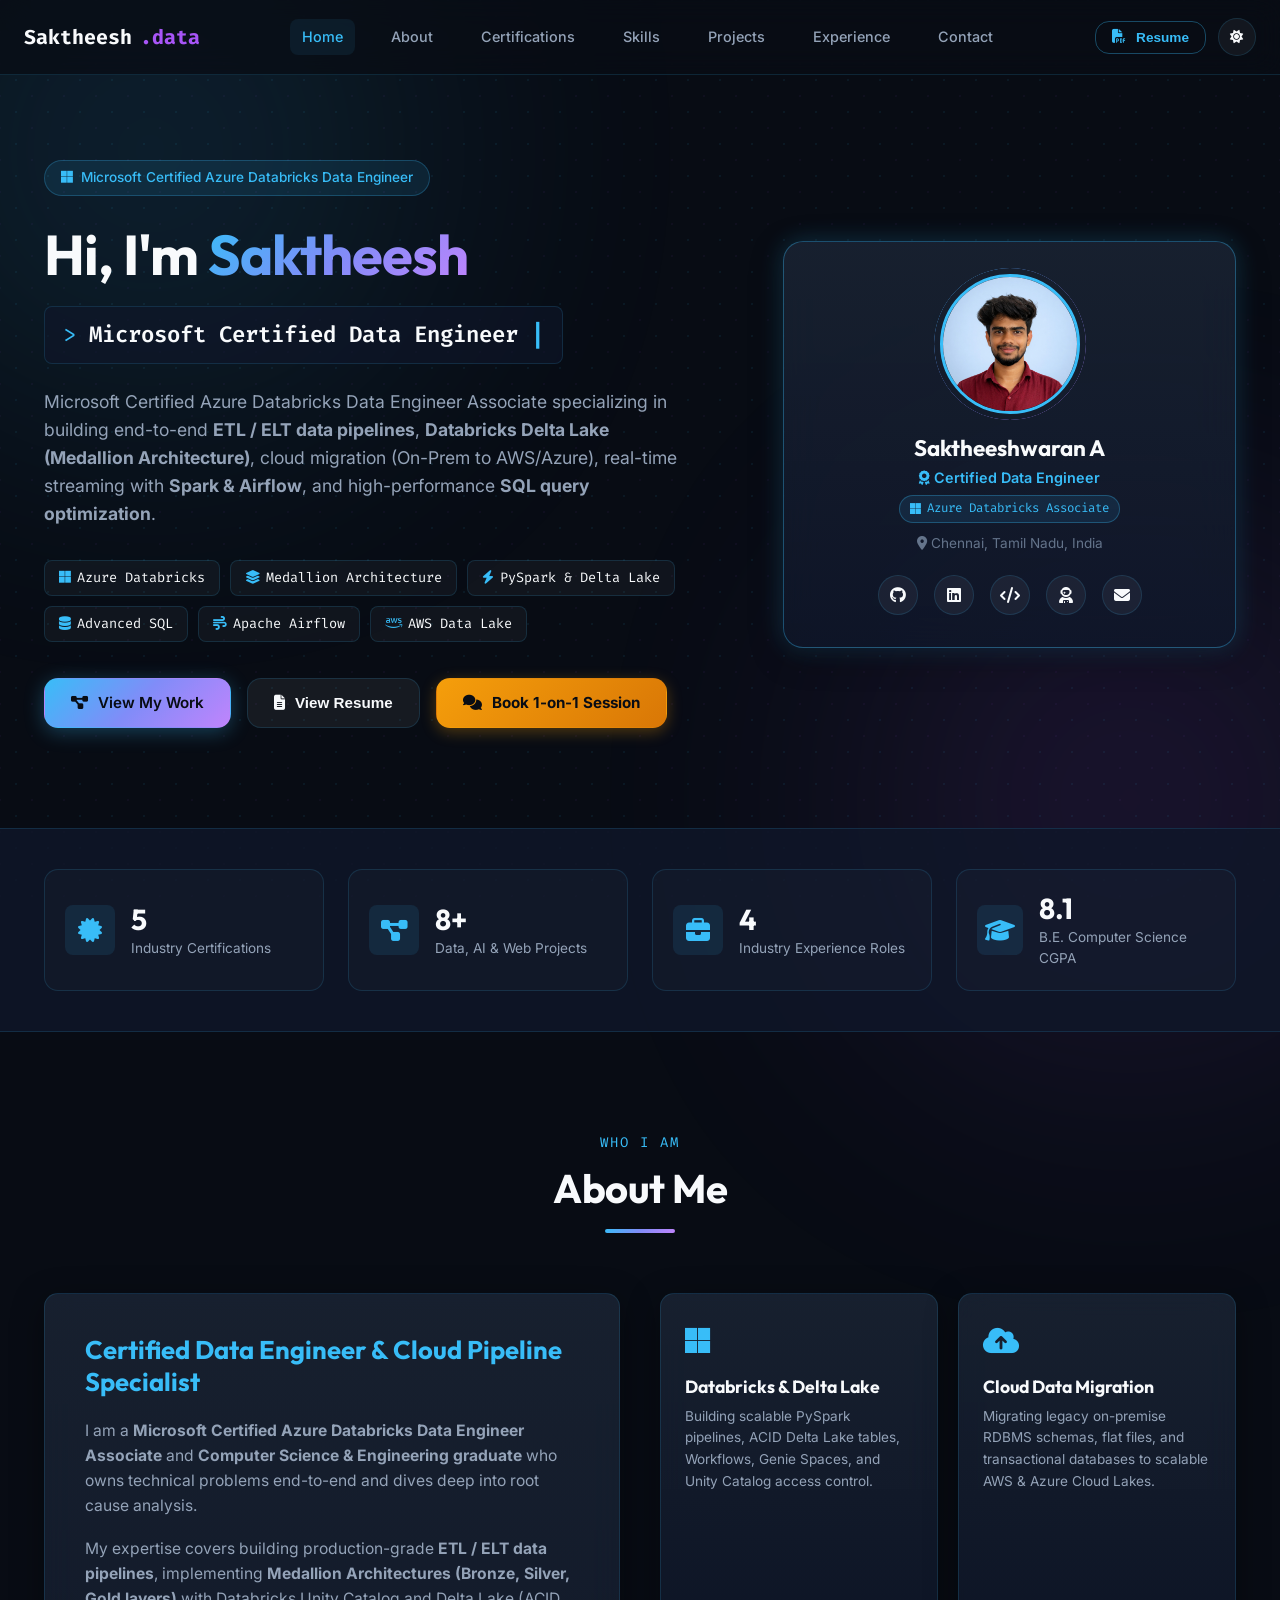
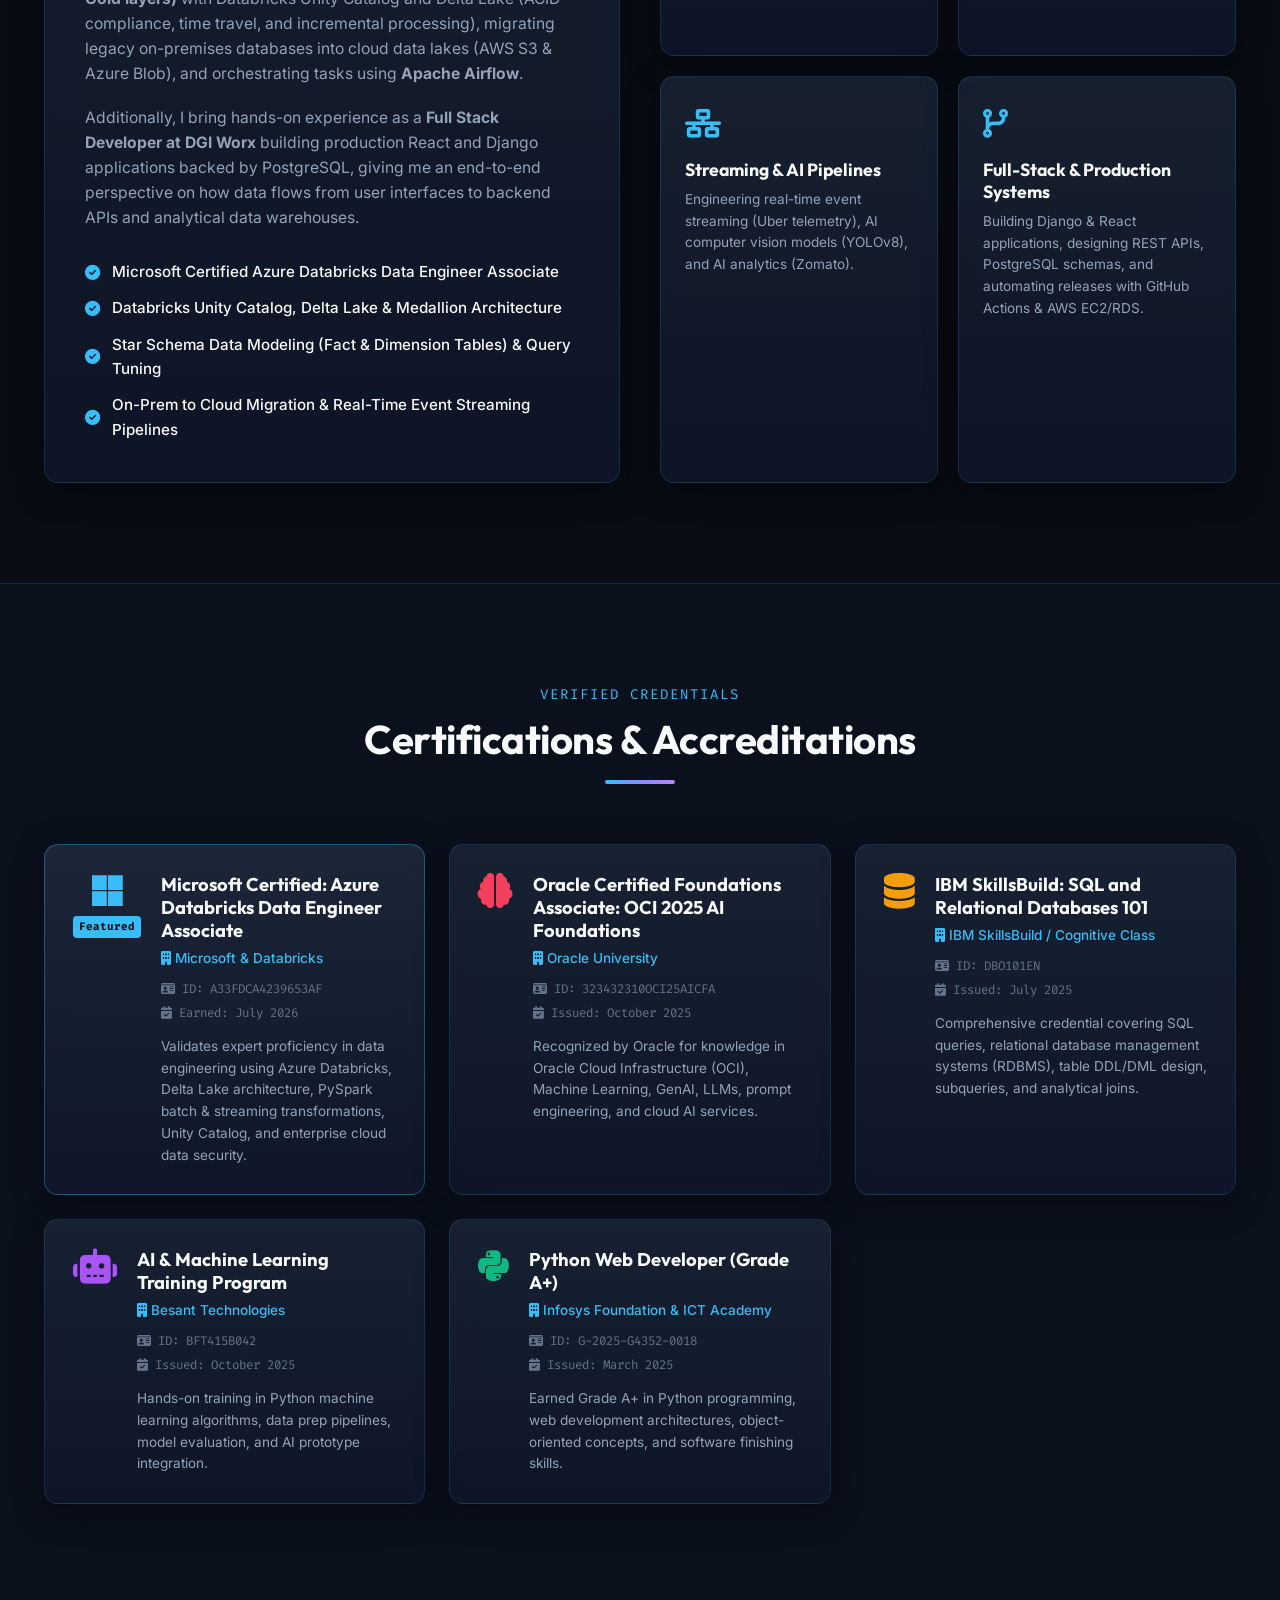
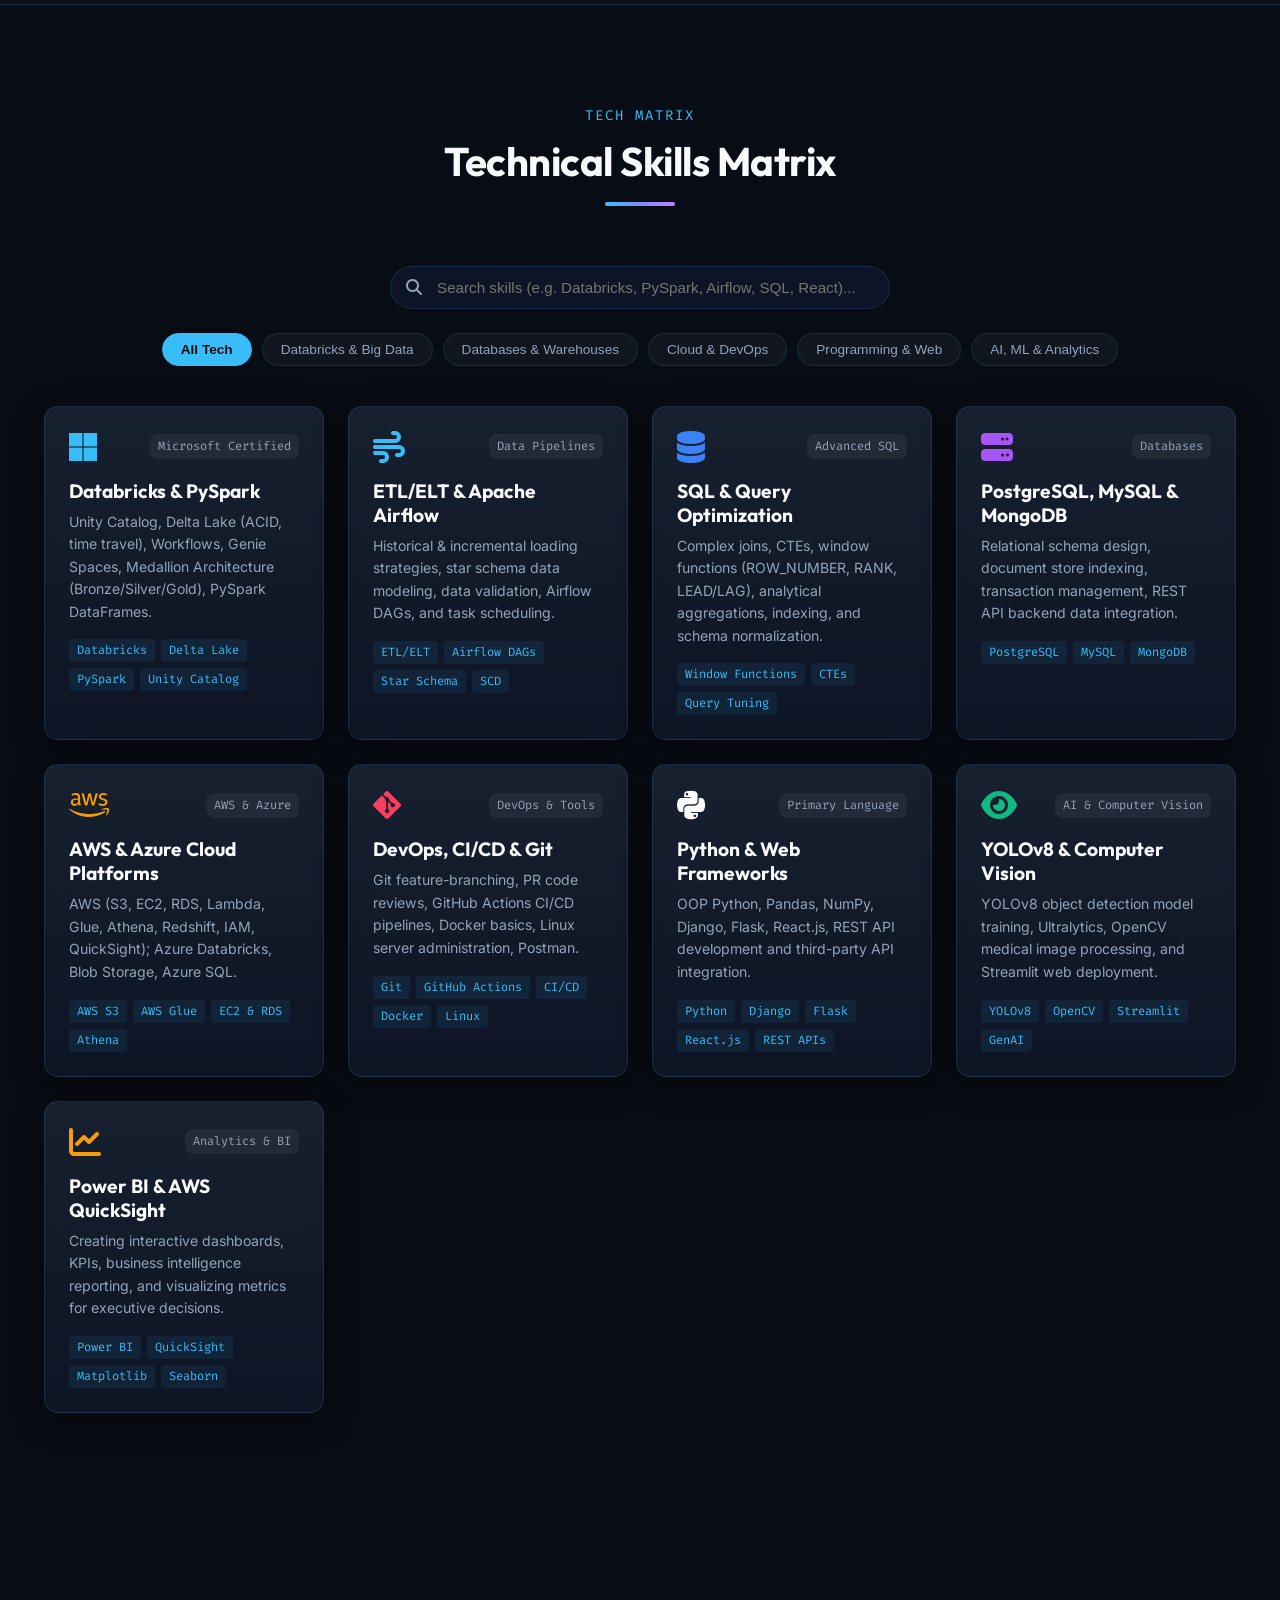
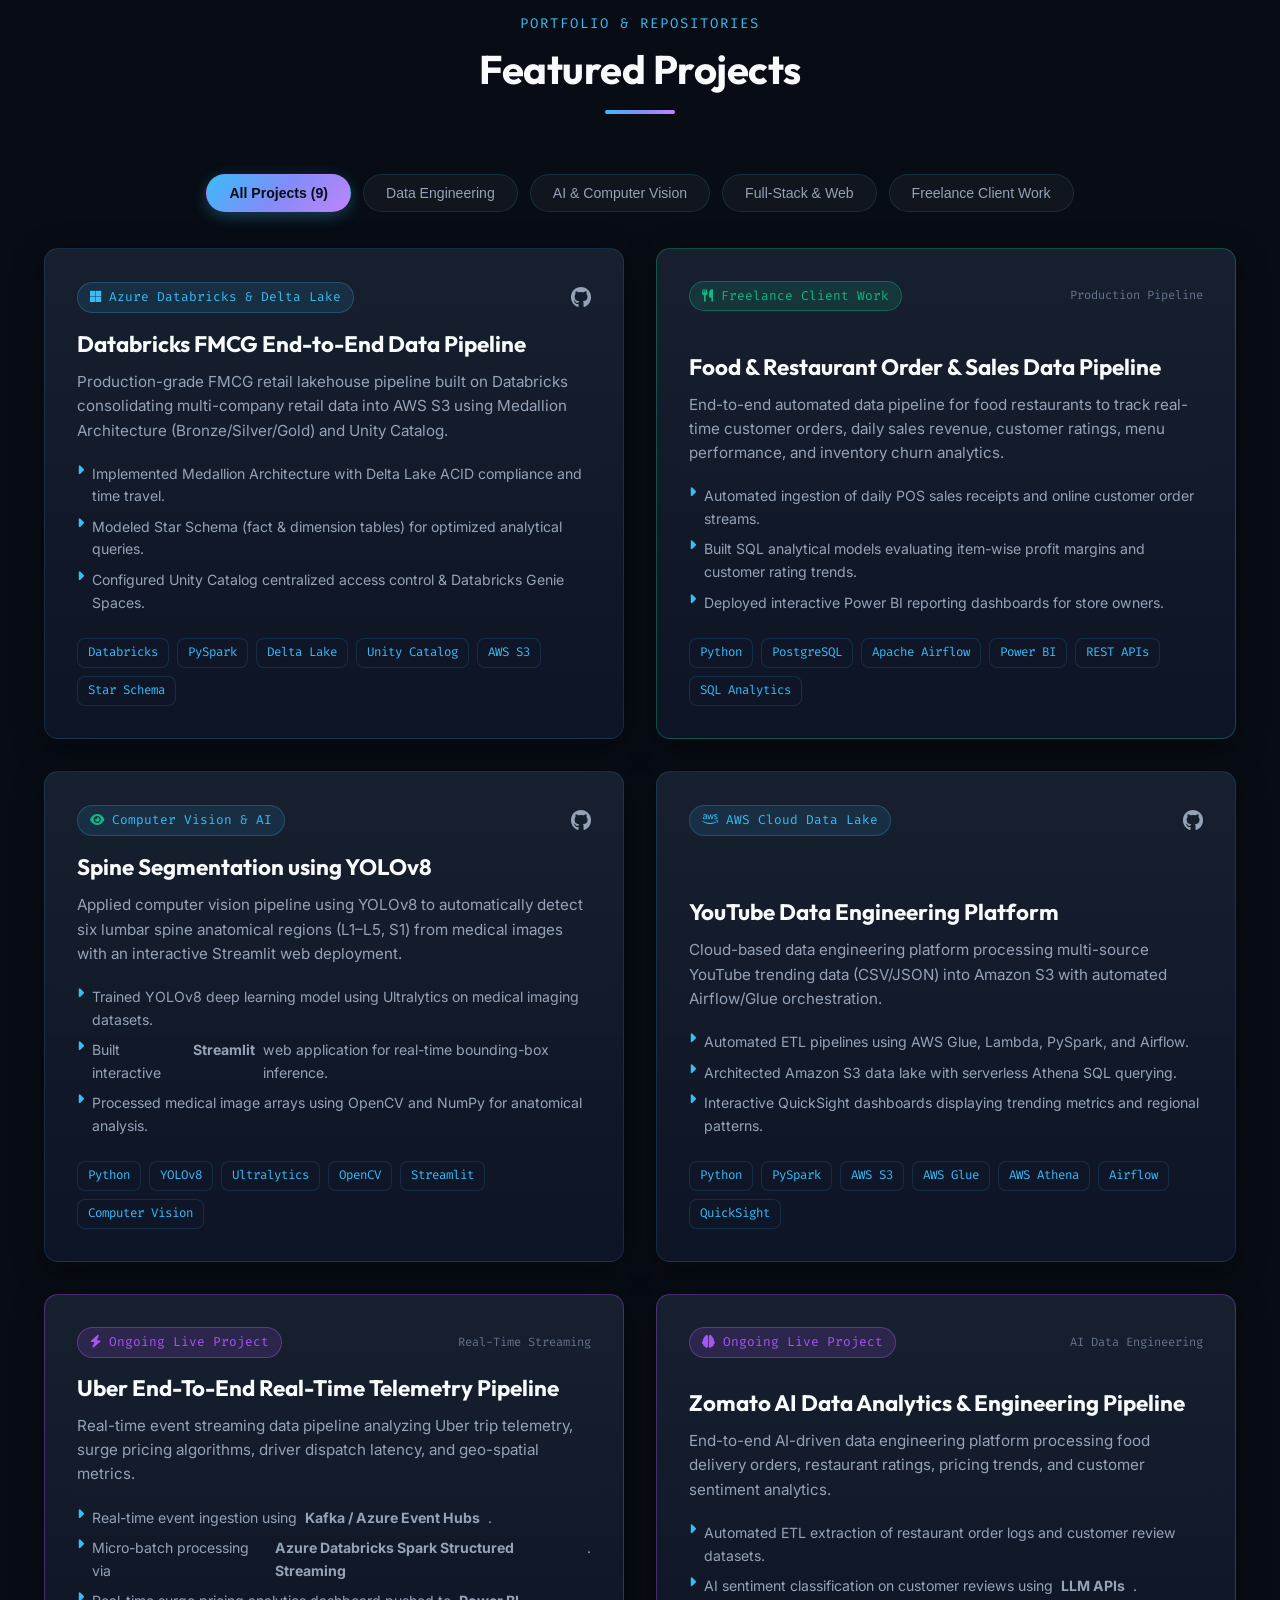
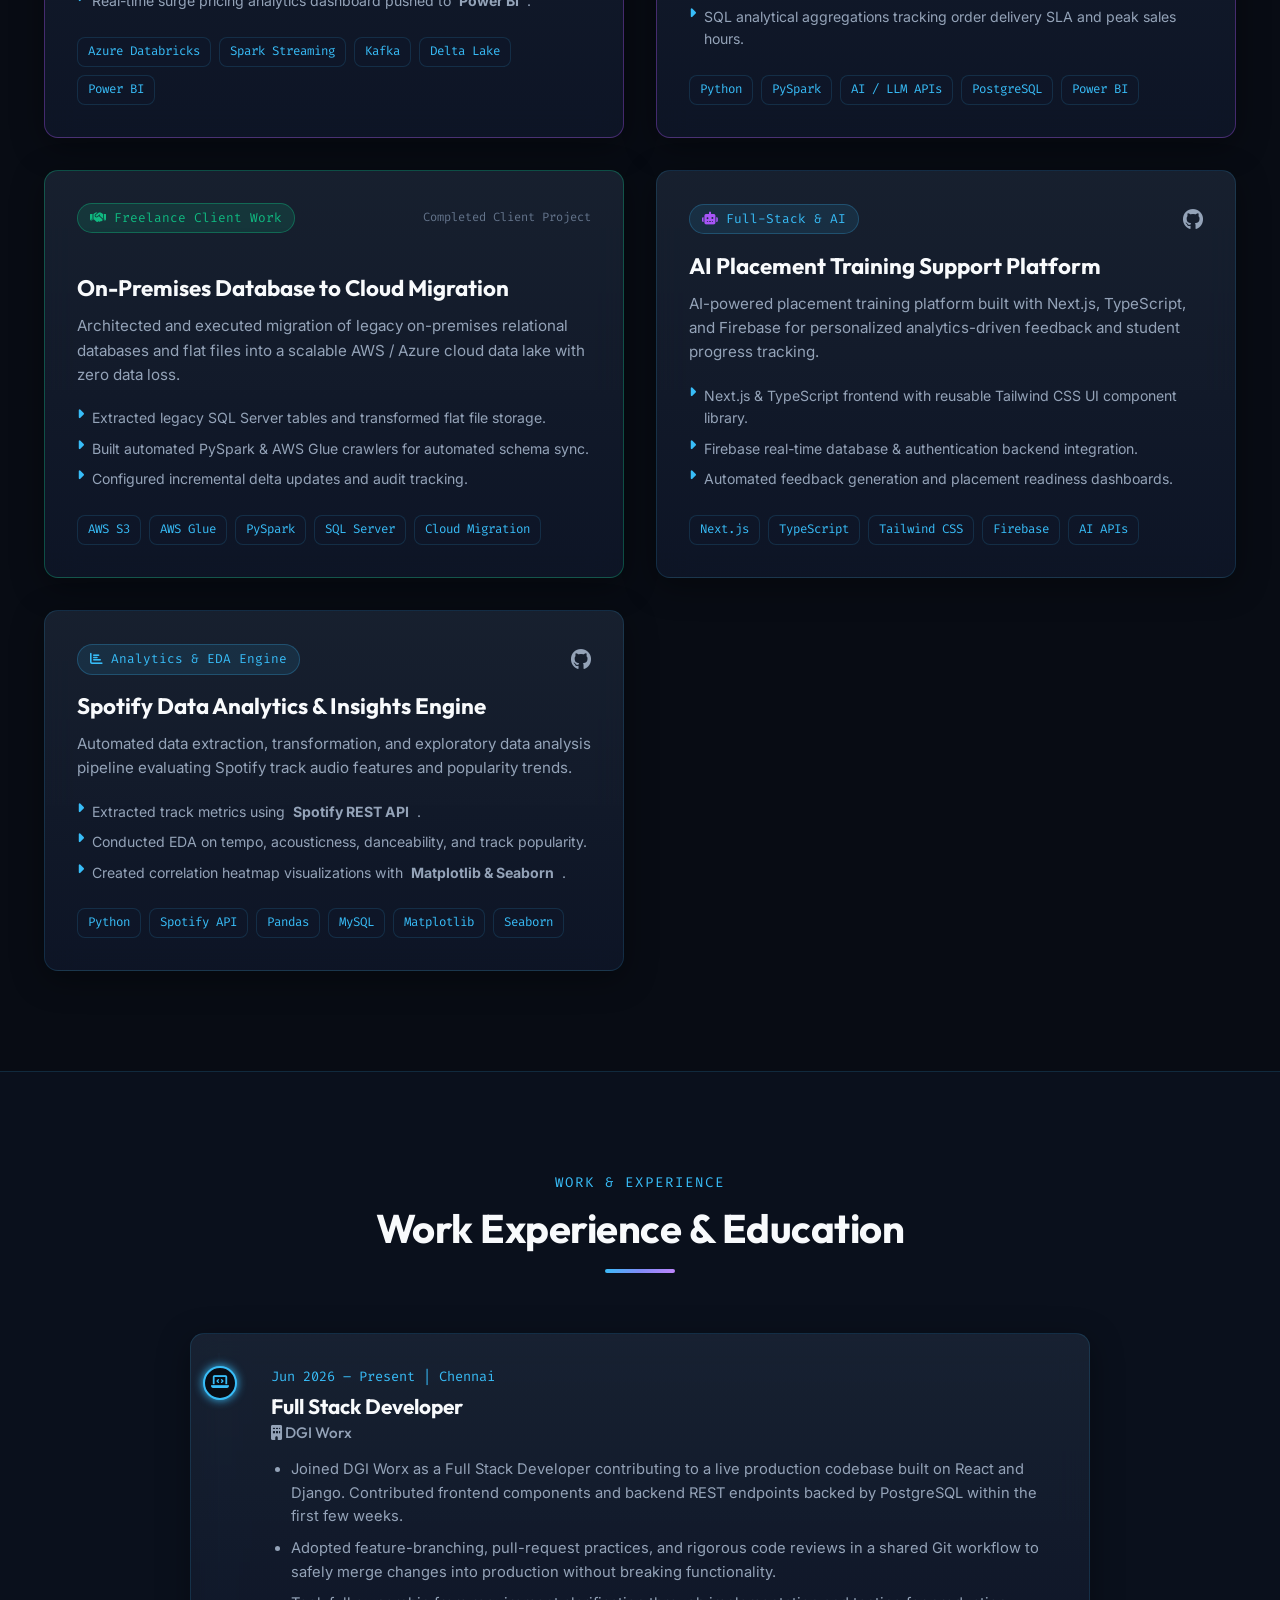
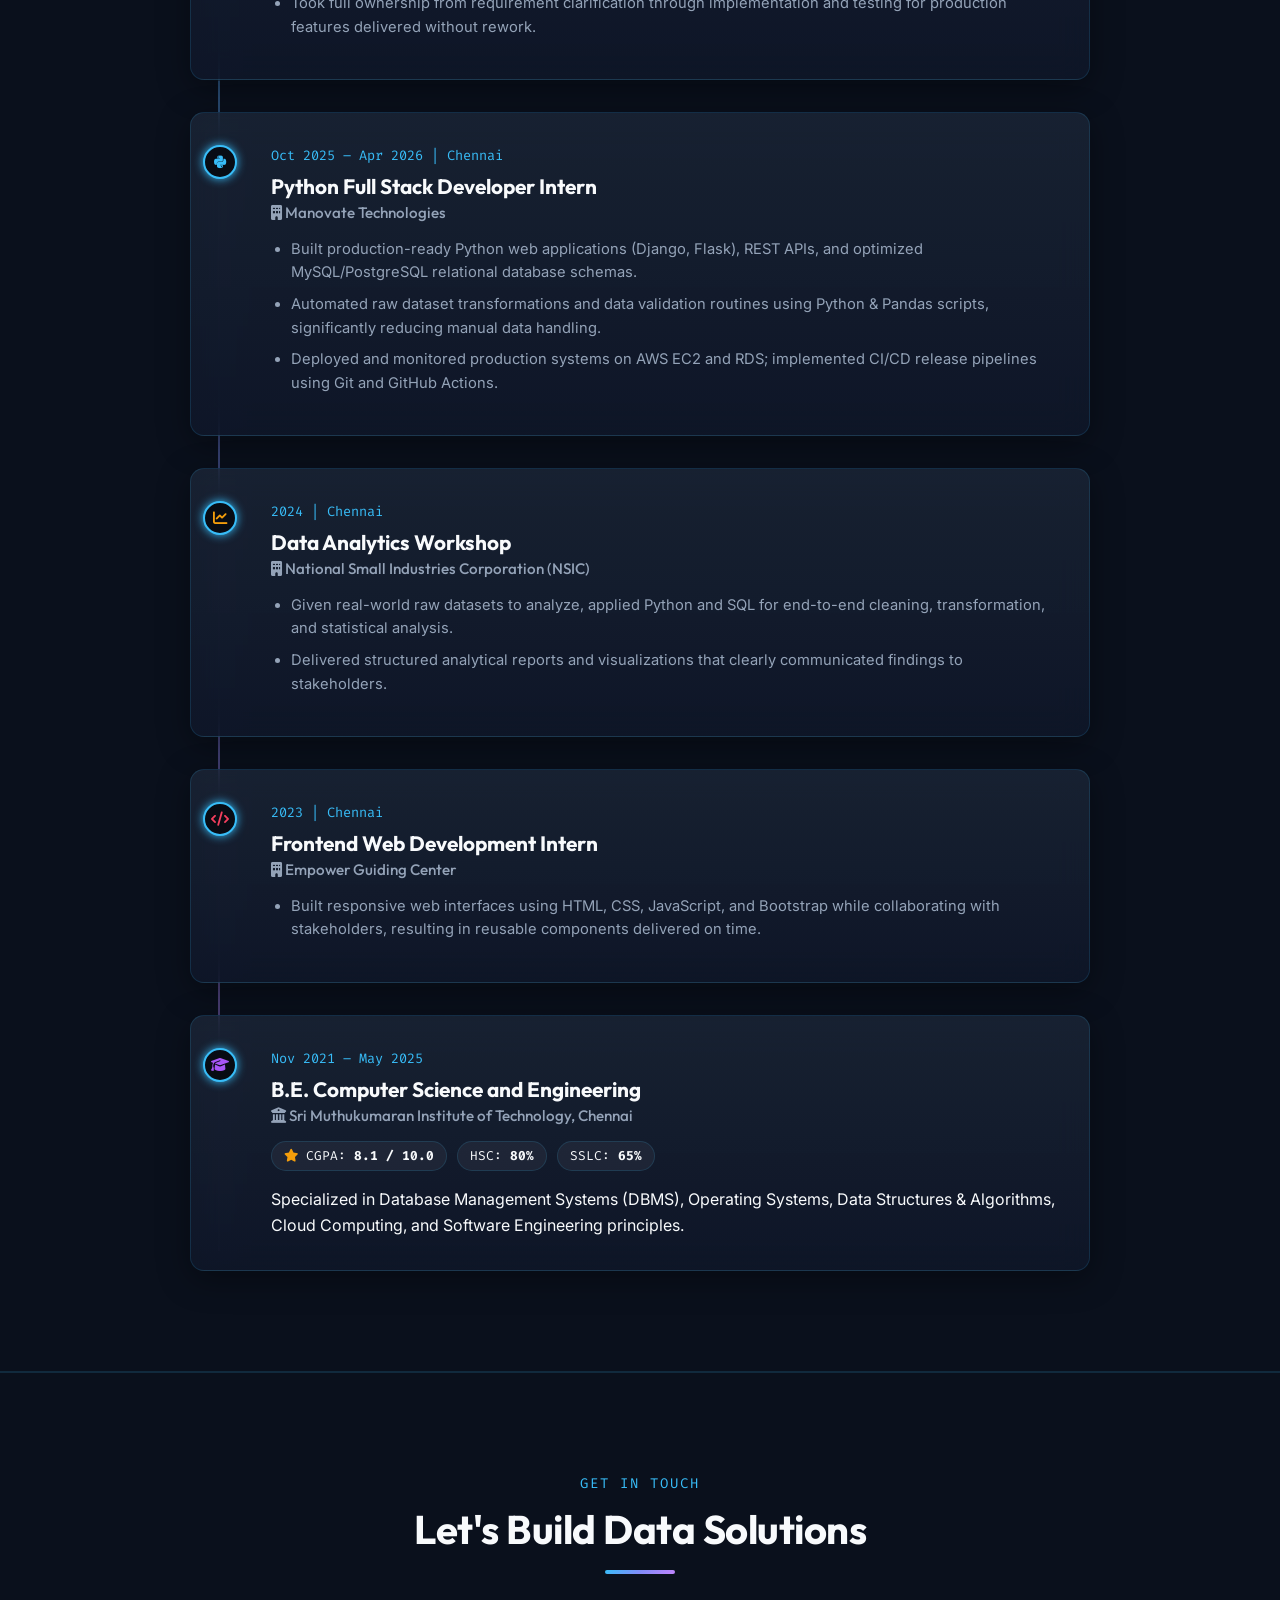
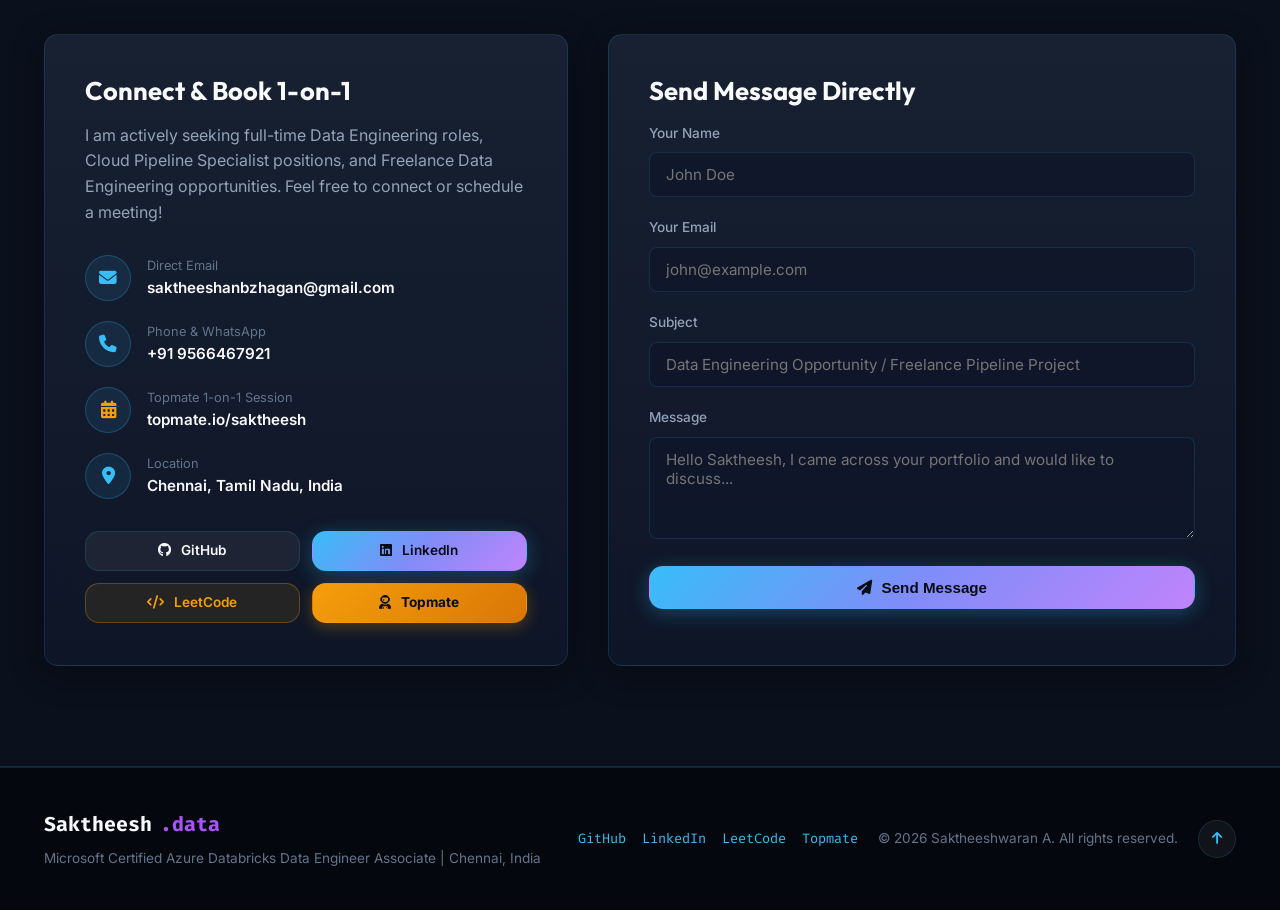
==== commit a704ae30: "Fix experience role/location (DGI Worx Full Stack Developer in Chennai), remove active backlog pill," ====
--- a/index.html
+++ b/index.html
@@ -3,18 +3,18 @@
 <head>
     <meta charset="UTF-8">
     <meta name="viewport" content="width=device-width, initial-scale=1.0">
-    <title>Saktheesh | Data Engineer & Cloud Data Architect</title>
+    <title>Saktheesh | Data Engineer & Cloud Architect</title>
 
     <!-- SEO Meta Tags -->
     <meta name="description" content="Saktheesh - Microsoft Certified Azure Databricks Data Engineer Associate specializing in PySpark, Databricks Unity Catalog, Airflow, SQL, AWS/Azure Data Lakes, and Cloud ETL Pipelines.">
-    <meta name="keywords" content="Saktheesh, Data Engineer, Azure Databricks, PySpark, Airflow, AWS Glue, Athena, SQL, Data Pipelines, ETL, Data Migration, YOLOv8, Chennai">
+    <meta name="keywords" content="Saktheesh, Data Engineer, Azure Databricks, PySpark, Airflow, AWS Glue, Athena, SQL, Data Pipelines, ETL, Data Migration, Chennai">
     <meta name="author" content="Saktheesh">
     <link rel="canonical" href="https://saktheesh15.github.io/">
 
     <!-- Open Graph / Social Media -->
     <meta property="og:type" content="website">
     <meta property="og:url" content="https://saktheesh15.github.io/">
-    <meta property="og:title" content="Saktheesh | Data Engineer & Cloud Data Architect">
+    <meta property="og:title" content="Saktheesh | Data Engineer & Cloud Architect">
     <meta property="og:description" content="Microsoft Certified Azure Databricks Data Engineer Associate specializing in ETL Pipelines, PySpark, SQL, Apache Airflow, and Cloud Data Architecture.">
     <meta property="og:image" content="assets/images/profile.jpg">
 
@@ -31,7 +31,7 @@
     <link rel="stylesheet" href="styles.css">
 </head>
 <body>
-    <!-- Background Animated Mesh Grid -->
+    <!-- Background Mesh Grid -->
     <div class="bg-mesh"></div>
     <div class="bg-glow bg-glow-1"></div>
     <div class="bg-glow bg-glow-2"></div>
@@ -40,19 +40,17 @@
     <nav class="navbar" id="navbar">
         <div class="nav-container">
             <a href="#home" class="nav-logo" id="nav-logo">
-                <span class="logo-bracket">&lt;</span><span class="logo-name">Saktheesh</span><span class="logo-tag">.data</span><span class="logo-bracket">/&gt;</span>
-                <span class="status-indicator" title="Pipeline Active"><span class="status-dot"></span><span class="status-text">Active</span></span>
+                <span class="logo-name">Saktheesh</span><span class="logo-tag">.data</span>
             </a>
 
             <div class="nav-menu" id="nav-menu">
-                <a href="#home" class="nav-link active"><i class="fas fa-terminal"></i> Home</a>
-                <a href="#about" class="nav-link"><i class="fas fa-user"></i> About</a>
-                <a href="#certifications" class="nav-link"><i class="fas fa-certificate"></i> Certifications</a>
-                <a href="#skills" class="nav-link"><i class="fas fa-cogs"></i> Skills</a>
-                <a href="#projects" class="nav-link"><i class="fas fa-database"></i> Projects</a>
-                <a href="#experience" class="nav-link"><i class="fas fa-briefcase"></i> Experience</a>
-                <a href="#cli" class="nav-link"><i class="fas fa-code"></i> Data CLI</a>
-                <a href="#contact" class="nav-link"><i class="fas fa-paper-plane"></i> Contact</a>
+                <a href="#home" class="nav-link active">Home</a>
+                <a href="#about" class="nav-link">About</a>
+                <a href="#certifications" class="nav-link">Certifications</a>
+                <a href="#skills" class="nav-link">Skills</a>
+                <a href="#projects" class="nav-link">Projects</a>
+                <a href="#experience" class="nav-link">Experience</a>
+                <a href="#contact" class="nav-link">Contact</a>
             </div>
 
             <div class="nav-actions">
@@ -74,20 +72,19 @@
     <!-- Mobile Drawer Menu -->
     <div class="mobile-menu" id="mobile-menu">
         <div class="mobile-menu-inner">
-            <a href="#home" class="mobile-link"><i class="fas fa-terminal"></i> Home</a>
-            <a href="#about" class="mobile-link"><i class="fas fa-user"></i> About</a>
+            <a href="#home" class="mobile-link"><i class="fas fa-home"></i> Home</a>
+            <a href="#about" class="mobile-link"><i class="fas fa-user"></i> About Me</a>
             <a href="#certifications" class="mobile-link"><i class="fas fa-certificate"></i> Certifications</a>
-            <a href="#skills" class="mobile-link"><i class="fas fa-cogs"></i> Skills & Stack</a>
-            <a href="#projects" class="mobile-link"><i class="fas fa-database"></i> Data Projects</a>
-            <a href="#experience" class="mobile-link"><i class="fas fa-briefcase"></i> Experience</a>
-            <a href="#cli" class="mobile-link"><i class="fas fa-code"></i> Data CLI</a>
-            <a href="#contact" class="mobile-link"><i class="fas fa-paper-plane"></i> Contact</a>
+            <a href="#skills" class="mobile-link"><i class="fas fa-cogs"></i> Technical Skills</a>
+            <a href="#projects" class="mobile-link"><i class="fas fa-database"></i> Featured Projects</a>
+            <a href="#experience" class="mobile-link"><i class="fas fa-briefcase"></i> Work Experience</a>
+            <a href="#contact" class="mobile-link"><i class="fas fa-paper-plane"></i> Get In Touch</a>
             <div class="mobile-actions">
                 <a href="https://topmate.io/saktheesh/" target="_blank" class="btn btn-primary btn-block mb-2">
                     <i class="fas fa-calendar-check"></i> Book 1-on-1 on Topmate
                 </a>
                 <a href="assets/Saktheesh_Data_Engineer_Resume.pdf" target="_blank" class="btn btn-secondary btn-block">
-                    <i class="fas fa-download"></i> Download Data Resume
+                    <i class="fas fa-download"></i> Download Resume PDF
                 </a>
             </div>
         </div>
@@ -100,8 +97,8 @@
             <div class="container hero-grid">
                 <div class="hero-content">
                     <div class="badge-pill">
-                        <i class="fab fa-microsoft text-cyan glow-icon"></i>
-                        <span>Microsoft Certified Azure Databricks Data Engineer Associate</span>
+                        <i class="fab fa-microsoft text-cyan"></i>
+                        <span>Microsoft Certified Azure Databricks Data Engineer</span>
                     </div>
 
                     <h1 class="hero-title">
@@ -115,29 +112,29 @@
                     </div>
 
                     <p class="hero-description">
-                        Microsoft Certified Azure Databricks Data Engineer Associate specializing in <strong>ETL / ELT Pipelines</strong>, 
-                        <strong>Databricks Unity Catalog & Delta Lake (Medallion Architecture)</strong>, cloud migration (On-Prem to AWS/Azure), 
-                        real-time streaming with <strong>Spark & Airflow</strong>, and <strong>SQL query optimization</strong>.
+                        Microsoft Certified Azure Databricks Data Engineer Associate specializing in building end-to-end <strong>ETL / ELT data pipelines</strong>, 
+                        <strong>Databricks Delta Lake (Medallion Architecture)</strong>, cloud migration (On-Prem to AWS/Azure), 
+                        real-time streaming with <strong>Spark & Airflow</strong>, and high-performance <strong>SQL query optimization</strong>.
                     </p>
 
                     <div class="hero-badges">
                         <div class="tech-badge"><i class="fab fa-microsoft"></i> Azure Databricks</div>
-                        <div class="tech-badge"><i class="fas fa-layer-group"></i> Medallion (Bronze/Silver/Gold)</div>
+                        <div class="tech-badge"><i class="fas fa-layer-group"></i> Medallion Architecture</div>
                         <div class="tech-badge"><i class="fas fa-bolt"></i> PySpark & Delta Lake</div>
                         <div class="tech-badge"><i class="fas fa-database"></i> Advanced SQL</div>
                         <div class="tech-badge"><i class="fas fa-wind"></i> Apache Airflow</div>
-                        <div class="tech-badge"><i class="fab fa-aws"></i> AWS Cloud Data Lake</div>
+                        <div class="tech-badge"><i class="fab fa-aws"></i> AWS Data Lake</div>
                     </div>
 
                     <div class="hero-actions">
                         <a href="#projects" class="btn btn-primary glow-button">
-                            <i class="fas fa-project-diagram"></i> Explore Data Pipelines
+                            <i class="fas fa-project-diagram"></i> View My Work
                         </a>
                         <button id="hero-resume-btn" class="btn btn-secondary glass-button">
                             <i class="fas fa-file-alt"></i> View Resume
                         </button>
                         <a href="https://topmate.io/saktheesh/" target="_blank" class="btn btn-topmate glass-button">
-                            <i class="fas fa-comments"></i> Book Topmate Session
+                            <i class="fas fa-comments"></i> Book 1-on-1 Session
                         </a>
                     </div>
                 </div>
@@ -145,7 +142,7 @@
                 <div class="hero-visual">
                     <div class="profile-card-glass">
                         <div class="profile-avatar-wrapper">
-                            <img src="assets/images/profile.jpg" alt="Saktheesh Data Engineer" class="profile-avatar">
+                            <img src="assets/images/profile.jpg" alt="Saktheeshwaran A Data Engineer" class="profile-avatar">
                             <div class="avatar-ring"></div>
                         </div>
                         <div class="profile-meta">
@@ -158,29 +155,13 @@
                                 <i class="fas fa-map-marker-alt"></i> Chennai, Tamil Nadu, India
                             </div>
                         </div>
-                        <div class="profile-pipeline-status">
-                            <div class="pipeline-node">
-                                <span class="node-dot active"></span>
-                                <span class="node-label">Bronze (Raw)</span>
-                            </div>
-                            <div class="pipeline-connector"></div>
-                            <div class="pipeline-node">
-                                <span class="node-dot active"></span>
-                                <span class="node-label">Silver (Cleaned)</span>
-                            </div>
-                            <div class="pipeline-connector"></div>
-                            <div class="pipeline-node">
-                                <span class="node-dot active"></span>
-                                <span class="node-label">Gold (Star Schema)</span>
-                            </div>
-                        </div>
 
                         <!-- Hero Social Links Grid -->
                         <div class="profile-socials">
                             <a href="https://github.com/Saktheesh15" target="_blank" title="GitHub Profile" aria-label="GitHub"><i class="fab fa-github"></i></a>
                             <a href="https://www.linkedin.com/in/saktheesh-a-/" target="_blank" title="LinkedIn Profile" aria-label="LinkedIn"><i class="fab fa-linkedin"></i></a>
                             <a href="https://leetcode.com/u/Saktheesh_A/" target="_blank" title="LeetCode Profile" aria-label="LeetCode"><i class="fas fa-code"></i></a>
-                            <a href="https://topmate.io/saktheesh/" target="_blank" title="Topmate 1-on-1" aria-label="Topmate"><i class="fas fa-user-astronaut"></i></a>
+                            <a href="https://topmate.io/saktheesh/" target="_blank" title="Topmate Mentorship" aria-label="Topmate"><i class="fas fa-user-astronaut"></i></a>
                             <a href="mailto:saktheeshanbzhagan@gmail.com" title="Direct Email" aria-label="Email"><i class="fas fa-envelope"></i></a>
                         </div>
                     </div>
@@ -209,7 +190,7 @@
                     <div class="metric-icon"><i class="fas fa-briefcase"></i></div>
                     <div class="metric-info">
                         <h3><span class="counter" data-target="4">0</span></h3>
-                        <p>Industry Internships</p>
+                        <p>Industry Experience Roles</p>
                     </div>
                 </div>
                 <div class="metric-card">
@@ -226,7 +207,7 @@
         <section id="about" class="section">
             <div class="container">
                 <div class="section-header">
-                    <span class="section-subtitle">&gt; WHO I AM</span>
+                    <span class="section-subtitle">WHO I AM</span>
                     <h2 class="section-title">About Me</h2>
                     <div class="title-underline"></div>
                 </div>
@@ -236,16 +217,16 @@
                         <h3>Certified Data Engineer & Cloud Pipeline Specialist</h3>
                         <p>
                             I am a <strong>Microsoft Certified Azure Databricks Data Engineer Associate</strong> and 
-                            <strong>2025 Computer Science & Engineering graduate</strong> who owns data problems end-to-end and dives deep into root causes.
+                            <strong>Computer Science & Engineering graduate</strong> who owns technical problems end-to-end and dives deep into root cause analysis.
                         </p>
                         <p>
-                            I specialize in constructing robust <strong>ETL/ELT pipelines</strong>, implementing <strong>Medallion Architectures (Bronze/Silver/Gold)</strong> 
-                            with Databricks Unity Catalog and Delta Lake (supporting ACID transactions, time travel, and incremental loads), 
-                            migrating legacy on-premises databases to cloud data lakes (AWS S3 & Azure Blob), and orchestrating task flows with <strong>Apache Airflow</strong>.
+                            My expertise covers building production-grade <strong>ETL / ELT data pipelines</strong>, implementing 
+                            <strong>Medallion Architectures (Bronze, Silver, Gold layers)</strong> with Databricks Unity Catalog and Delta Lake (ACID compliance, time travel, and incremental processing), 
+                            migrating legacy on-premises databases into cloud data lakes (AWS S3 & Azure Blob), and orchestrating tasks using <strong>Apache Airflow</strong>.
                         </p>
                         <p>
-                            Complementing my core Data Engineering expertise, I bring hands-on full-stack development experience in <strong>Python, Django, React.js, PostgreSQL, and AWS (EC2, RDS)</strong>, 
-                            enabling me to bridge complex data infrastructure with production-ready APIs and analytical dashboards.
+                            Additionally, I bring hands-on experience as a <strong>Full Stack Developer at DGI Worx</strong> building production React and Django applications backed by PostgreSQL, 
+                            giving me an end-to-end perspective on how data flows from user interfaces to backend APIs and analytical data warehouses.
                         </p>
 
                         <div class="about-highlights">
@@ -259,11 +240,11 @@
                             </div>
                             <div class="highlight-item">
                                 <i class="fas fa-check-circle text-cyan"></i>
-                                <span>Star Schema Modeling (Fact & Dimension Tables) & Query Tuning</span>
+                                <span>Star Schema Data Modeling (Fact & Dimension Tables) & Query Tuning</span>
                             </div>
                             <div class="highlight-item">
                                 <i class="fas fa-check-circle text-cyan"></i>
-                                <span>Cloud Migration & Real-Time Event Streaming Pipelines</span>
+                                <span>On-Prem to Cloud Migration & Real-Time Event Streaming Pipelines</span>
                             </div>
                         </div>
                     </div>
@@ -271,8 +252,8 @@
                     <div class="about-pillars">
                         <div class="pillar-card glass-card">
                             <div class="pillar-icon"><i class="fab fa-microsoft"></i></div>
-                            <h4>Databricks & Unity Catalog</h4>
-                            <p>Building high-throughput PySpark pipelines, ACID Delta Lake tables, Workflows, Genie Spaces, and Unity Catalog access control.</p>
+                            <h4>Databricks & Delta Lake</h4>
+                            <p>Building scalable PySpark pipelines, ACID Delta Lake tables, Workflows, Genie Spaces, and Unity Catalog access control.</p>
                         </div>
                         <div class="pillar-card glass-card">
                             <div class="pillar-icon"><i class="fas fa-cloud-upload-alt"></i></div>
@@ -281,13 +262,13 @@
                         </div>
                         <div class="pillar-card glass-card">
                             <div class="pillar-icon"><i class="fas fa-network-wired"></i></div>
-                            <h4>Streaming & AI Applications</h4>
-                            <p>Engineering real-time event ingestion (Uber telemetry), AI computer vision pipelines (YOLOv8), and AI analytics (Zomato).</p>
+                            <h4>Streaming & AI Pipelines</h4>
+                            <p>Engineering real-time event streaming (Uber telemetry), AI computer vision models (YOLOv8), and AI analytics (Zomato).</p>
                         </div>
                         <div class="pillar-card glass-card">
                             <div class="pillar-icon"><i class="fas fa-code-branch"></i></div>
-                            <h4>Full-Stack & DevOps</h4>
-                            <p>REST API development (Django, Flask, React), PostgreSQL schema design, CI/CD pipelines via GitHub Actions & AWS EC2/RDS.</p>
+                            <h4>Full-Stack & Production Systems</h4>
+                            <p>Building Django & React applications, designing REST APIs, PostgreSQL schemas, and automating releases with GitHub Actions & AWS EC2/RDS.</p>
                         </div>
                     </div>
                 </div>
@@ -298,7 +279,7 @@
         <section id="certifications" class="section alt-bg">
             <div class="container">
                 <div class="section-header">
-                    <span class="section-subtitle">&gt; VERIFIED CREDENTIALS</span>
+                    <span class="section-subtitle">VERIFIED CREDENTIALS</span>
                     <h2 class="section-title">Certifications & Accreditations</h2>
                     <div class="title-underline"></div>
                 </div>
@@ -402,7 +383,7 @@
         <section id="skills" class="section">
             <div class="container">
                 <div class="section-header">
-                    <span class="section-subtitle">&gt; TECH MATRIX</span>
+                    <span class="section-subtitle">TECH MATRIX</span>
                     <h2 class="section-title">Technical Skills Matrix</h2>
                     <div class="title-underline"></div>
                 </div>
@@ -522,14 +503,14 @@
         <section id="projects" class="section">
             <div class="container">
                 <div class="section-header">
-                    <span class="section-subtitle">&gt; PORTFOLIO & REPOSITORIES</span>
+                    <span class="section-subtitle">PORTFOLIO & REPOSITORIES</span>
                     <h2 class="section-title">Featured Projects</h2>
                     <div class="title-underline"></div>
                 </div>
 
                 <!-- Project Category Controls -->
                 <div class="project-tabs" id="project-tabs">
-                    <button class="project-tab active" data-pcat="all">All Projects (8)</button>
+                    <button class="project-tab active" data-pcat="all">All Projects (9)</button>
                     <button class="project-tab" data-pcat="de">Data Engineering</button>
                     <button class="project-tab" data-pcat="ai">AI & Computer Vision</button>
                     <button class="project-tab" data-pcat="web">Full-Stack & Web</button>
@@ -569,7 +550,37 @@
                         </div>
                     </div>
 
-                    <!-- Project 2: Spine Segmentation YOLOv8 -->
+                    <!-- Project 2: Food & Restaurant Sales Data Pipeline (Freelance) -->
+                    <div class="project-card glass-card project-freelance" data-pcat="freelance">
+                        <div class="project-header">
+                            <div class="project-type-badge badge-freelance"><i class="fas fa-utensils"></i> Freelance Client Work</div>
+                            <div class="project-status-tag">Production Pipeline</div>
+                        </div>
+
+                        <div class="project-body">
+                            <h3>Food & Restaurant Order & Sales Data Pipeline</h3>
+                            <p class="project-desc">
+                                End-to-end automated data pipeline for food restaurants to track real-time customer orders, daily sales revenue, customer ratings, menu performance, and inventory churn analytics.
+                            </p>
+
+                            <div class="project-features">
+                                <div class="feature-line"><i class="fas fa-caret-right text-cyan"></i> Automated ingestion of daily POS sales receipts and online customer order streams.</div>
+                                <div class="feature-line"><i class="fas fa-caret-right text-cyan"></i> Built SQL analytical models evaluating item-wise profit margins and customer rating trends.</div>
+                                <div class="feature-line"><i class="fas fa-caret-right text-cyan"></i> Deployed interactive Power BI reporting dashboards for store owners.</div>
+                            </div>
+
+                            <div class="project-tech-stack">
+                                <span>Python</span>
+                                <span>PostgreSQL</span>
+                                <span>Apache Airflow</span>
+                                <span>Power BI</span>
+                                <span>REST APIs</span>
+                                <span>SQL Analytics</span>
+                            </div>
+                        </div>
+                    </div>
+
+                    <!-- Project 3: Spine Segmentation YOLOv8 -->
                     <div class="project-card glass-card" data-pcat="ai">
                         <div class="project-header">
                             <div class="project-type-badge"><i class="fas fa-eye text-emerald"></i> Computer Vision & AI</div>
@@ -581,7 +592,7 @@
                         <div class="project-body">
                             <h3>Spine Segmentation using YOLOv8</h3>
                             <p class="project-desc">
-                                Applied computer vision pipeline using YOLOv8 to automatically detect six lumbar spine anatomical regions (L1–L5, S1) from medical images with a web deployment interface.
+                                Applied computer vision pipeline using YOLOv8 to automatically detect six lumbar spine anatomical regions (L1–L5, S1) from medical images with an interactive Streamlit web deployment.
                             </p>
 
                             <div class="project-features">
@@ -601,7 +612,7 @@
                         </div>
                     </div>
 
-                    <!-- Project 3: YouTube Data Engineering -->
+                    <!-- Project 4: YouTube Data Engineering -->
                     <div class="project-card glass-card" data-pcat="de">
                         <div class="project-header">
                             <div class="project-type-badge"><i class="fab fa-aws"></i> AWS Cloud Data Lake</div>
@@ -634,7 +645,7 @@
                         </div>
                     </div>
 
-                    <!-- Project 4: Uber Streaming (Ongoing) -->
+                    <!-- Project 5: Uber Streaming (Ongoing) -->
                     <div class="project-card glass-card project-ongoing" data-pcat="de">
                         <div class="project-header">
                             <div class="project-type-badge badge-pulse"><i class="fas fa-bolt"></i> Ongoing Live Project</div>
@@ -663,7 +674,7 @@
                         </div>
                     </div>
 
-                    <!-- Project 5: Zomato AI Data Analytics (Ongoing) -->
+                    <!-- Project 6: Zomato AI Data Analytics (Ongoing) -->
                     <div class="project-card glass-card project-ongoing" data-pcat="ai">
                         <div class="project-header">
                             <div class="project-type-badge badge-pulse"><i class="fas fa-brain"></i> Ongoing Live Project</div>
@@ -692,7 +703,7 @@
                         </div>
                     </div>
 
-                    <!-- Project 6: Freelance Cloud Migration -->
+                    <!-- Project 7: Freelance Cloud Migration -->
                     <div class="project-card glass-card project-freelance" data-pcat="freelance">
                         <div class="project-header">
                             <div class="project-type-badge badge-freelance"><i class="fas fa-handshake"></i> Freelance Client Work</div>
@@ -721,7 +732,7 @@
                         </div>
                     </div>
 
-                    <!-- Project 7: AI Placement Training Support -->
+                    <!-- Project 8: AI Placement Training Support -->
                     <div class="project-card glass-card" data-pcat="web">
                         <div class="project-header">
                             <div class="project-type-badge"><i class="fas fa-robot text-purple"></i> Full-Stack & AI</div>
@@ -752,7 +763,7 @@
                         </div>
                     </div>
 
-                    <!-- Project 8: Spotify Data Analytics -->
+                    <!-- Project 9: Spotify Data Analytics -->
                     <div class="project-card glass-card" data-pcat="de">
                         <div class="project-header">
                             <div class="project-type-badge"><i class="fas fa-chart-bar"></i> Analytics & EDA Engine</div>
@@ -791,28 +802,28 @@
         <section id="experience" class="section alt-bg">
             <div class="container">
                 <div class="section-header">
-                    <span class="section-subtitle">&gt; WORK & INTERNSHIPS</span>
+                    <span class="section-subtitle">WORK & EXPERIENCE</span>
                     <h2 class="section-title">Work Experience & Education</h2>
                     <div class="title-underline"></div>
                 </div>
 
                 <div class="experience-timeline">
-                    <!-- Internship 1: DGI Worx -->
+                    <!-- Role 1: DGI Worx -->
                     <div class="timeline-item glass-card">
                         <div class="timeline-badge"><i class="fas fa-laptop-code text-cyan"></i></div>
                         <div class="timeline-content">
-                            <div class="timeline-date">Jun 2026 – Present | Bengaluru</div>
-                            <h3 class="timeline-role">Full Stack Developer Intern</h3>
+                            <div class="timeline-date">Jun 2026 – Present | Chennai</div>
+                            <h3 class="timeline-role">Full Stack Developer</h3>
                             <h4 class="timeline-company"><i class="fas fa-building"></i> DGI Worx</h4>
                             <ul class="timeline-bullets">
-                                <li>Joined live production codebase built on React and Django; contributed frontend components and backend REST endpoints backed by PostgreSQL within first few weeks.</li>
-                                <li>Adoption of feature-branching, pull-request practices, and code reviews in shared Git workflow to safely merge changes without breaking production functionality.</li>
+                                <li>Joined DGI Worx as a Full Stack Developer contributing to a live production codebase built on React and Django. Contributed frontend components and backend REST endpoints backed by PostgreSQL within the first few weeks.</li>
+                                <li>Adopted feature-branching, pull-request practices, and rigorous code reviews in a shared Git workflow to safely merge changes into production without breaking functionality.</li>
                                 <li>Took full ownership from requirement clarification through implementation and testing for production features delivered without rework.</li>
                             </ul>
                         </div>
                     </div>
 
-                    <!-- Internship 2: Manovate Technologies -->
+                    <!-- Role 2: Manovate Technologies -->
                     <div class="timeline-item glass-card">
                         <div class="timeline-badge"><i class="fab fa-python text-yellow"></i></div>
                         <div class="timeline-content">
@@ -821,27 +832,27 @@
                             <h4 class="timeline-company"><i class="fas fa-building"></i> Manovate Technologies</h4>
                             <ul class="timeline-bullets">
                                 <li>Built production-ready Python web applications (Django, Flask), REST APIs, and optimized MySQL/PostgreSQL relational database schemas.</li>
-                                <li>Automated raw dataset transformations and data validation routines using Python & Pandas scripts.</li>
+                                <li>Automated raw dataset transformations and data validation routines using Python & Pandas scripts, significantly reducing manual data handling.</li>
                                 <li>Deployed and monitored production systems on AWS EC2 and RDS; implemented CI/CD release pipelines using Git and GitHub Actions.</li>
                             </ul>
                         </div>
                     </div>
 
-                    <!-- Workshop: NSIC -->
+                    <!-- Role 3: NSIC -->
                     <div class="timeline-item glass-card">
                         <div class="timeline-badge"><i class="fas fa-chart-line text-amber"></i></div>
                         <div class="timeline-content">
                             <div class="timeline-date">2024 | Chennai</div>
-                            <h3 class="timeline-role">Data Analytics Specialist Workshop</h3>
+                            <h3 class="timeline-role">Data Analytics Workshop</h3>
                             <h4 class="timeline-company"><i class="fas fa-building"></i> National Small Industries Corporation (NSIC)</h4>
                             <ul class="timeline-bullets">
-                                <li>Applied Python and SQL for end-to-end cleaning, transformation, and statistical analysis on real-world raw datasets.</li>
-                                <li>Delivered structured analytical reports and visual insights to stakeholders.</li>
+                                <li>Given real-world raw datasets to analyze, applied Python and SQL for end-to-end cleaning, transformation, and statistical analysis.</li>
+                                <li>Delivered structured analytical reports and visualizations that clearly communicated findings to stakeholders.</li>
                             </ul>
                         </div>
                     </div>
 
-                    <!-- Internship 4: Empower Guiding Center -->
+                    <!-- Role 4: Empower Guiding Center -->
                     <div class="timeline-item glass-card">
                         <div class="timeline-badge"><i class="fas fa-code text-rose"></i></div>
                         <div class="timeline-content">
@@ -849,12 +860,12 @@
                             <h3 class="timeline-role">Frontend Web Development Intern</h3>
                             <h4 class="timeline-company"><i class="fas fa-building"></i> Empower Guiding Center</h4>
                             <ul class="timeline-bullets">
-                                <li>Delivered web interfaces using HTML, CSS, JavaScript, Bootstrap, and React.js following structured development processes and team feedback.</li>
+                                <li>Built responsive web interfaces using HTML, CSS, JavaScript, and Bootstrap while collaborating with stakeholders, resulting in reusable components delivered on time.</li>
                             </ul>
                         </div>
                     </div>
 
-                    <!-- Education -->
+                    <!-- Academic Education Item -->
                     <div class="timeline-item glass-card education-item">
                         <div class="timeline-badge"><i class="fas fa-graduation-cap text-purple"></i></div>
                         <div class="timeline-content">
@@ -865,58 +876,11 @@
                                 <span class="meta-pill"><i class="fas fa-star text-amber"></i> CGPA: <strong>8.1 / 10.0</strong></span>
                                 <span class="meta-pill">HSC: <strong>80%</strong></span>
                                 <span class="meta-pill">SSLC: <strong>65%</strong></span>
-                                <span class="meta-pill text-emerald">No Active Backlogs</span>
                             </div>
                             <p class="education-desc">
                                 Specialized in Database Management Systems (DBMS), Operating Systems, Data Structures & Algorithms, Cloud Computing, and Software Engineering principles.
                             </p>
                         </div>
-                    </div>
-                </div>
-            </div>
-        </section>
-
-        <!-- Interactive Data CLI Section -->
-        <section id="cli" class="section">
-            <div class="container">
-                <div class="section-header">
-                    <span class="section-subtitle">&gt; INTERACTIVE TERMINAL</span>
-                    <h2 class="section-title">Data Engineering CLI Simulator</h2>
-                    <div class="title-underline"></div>
-                </div>
-
-                <div class="terminal-wrapper glass-card">
-                    <div class="terminal-header">
-                        <div class="terminal-buttons">
-                            <span class="terminal-btn close-btn"></span>
-                            <span class="terminal-btn min-btn"></span>
-                            <span class="terminal-btn max-btn"></span>
-                        </div>
-                        <div class="terminal-title">saktheesh@databricks-cluster:~ (bash)</div>
-                        <div class="terminal-status"><span class="pulse-dot"></span> Online</div>
-                    </div>
-
-                    <div class="terminal-quick-cmds">
-                        <span class="quick-cmd-label">Quick Commands:</span>
-                        <button class="cli-cmd-btn" data-cmd="help">help</button>
-                        <button class="cli-cmd-btn" data-cmd="certs">certs</button>
-                        <button class="cli-cmd-btn" data-cmd="projects">projects</button>
-                        <button class="cli-cmd-btn" data-cmd="socials">socials</button>
-                        <button class="cli-cmd-btn" data-cmd="topmate">topmate</button>
-                        <button class="cli-cmd-btn" data-cmd="leetcode">leetcode</button>
-                        <button class="cli-cmd-btn" data-cmd="clear">clear</button>
-                    </div>
-
-                    <div class="terminal-body" id="terminal-body">
-                        <div class="terminal-line welcome-msg">
-                            Welcome to Saktheesh's Interactive Data Engineering CLI [Version 3.5.0].
-                            Type <span class="highlight-cmd">'certs'</span>, <span class="highlight-cmd">'projects'</span>, <span class="highlight-cmd">'socials'</span>, or <span class="highlight-cmd">'help'</span> to execute commands.
-                        </div>
-                    </div>
-
-                    <div class="terminal-input-line">
-                        <span class="prompt-user">saktheesh@databricks:~$</span>
-                        <input type="text" id="terminal-input" placeholder="Type command (e.g., certs, projects, socials, topmate, leetcode)..." autocomplete="off" spellcheck="false">
                     </div>
                 </div>
             </div>
@@ -926,8 +890,8 @@
         <section id="contact" class="section alt-bg">
             <div class="container">
                 <div class="section-header">
-                    <span class="section-subtitle">&gt; GET IN TOUCH</span>
-                    <h2 class="section-title">Let me know if you would like to work together!</h2>
+                    <span class="section-subtitle">GET IN TOUCH</span>
+                    <h2 class="section-title">Let's Build Data Solutions</h2>
                     <div class="title-underline"></div>
                 </div>
 
@@ -1024,7 +988,7 @@
         <div class="container footer-content">
             <div class="footer-left">
                 <a href="#home" class="nav-logo">
-                    <span class="logo-bracket">&lt;</span><span class="logo-name">Saktheesh</span><span class="logo-tag">.data</span><span class="logo-bracket">/&gt;</span>
+                    <span class="logo-name">Saktheesh</span><span class="logo-tag">.data</span>
                 </a>
                 <p>Microsoft Certified Azure Databricks Data Engineer Associate | Chennai, India</p>
             </div>
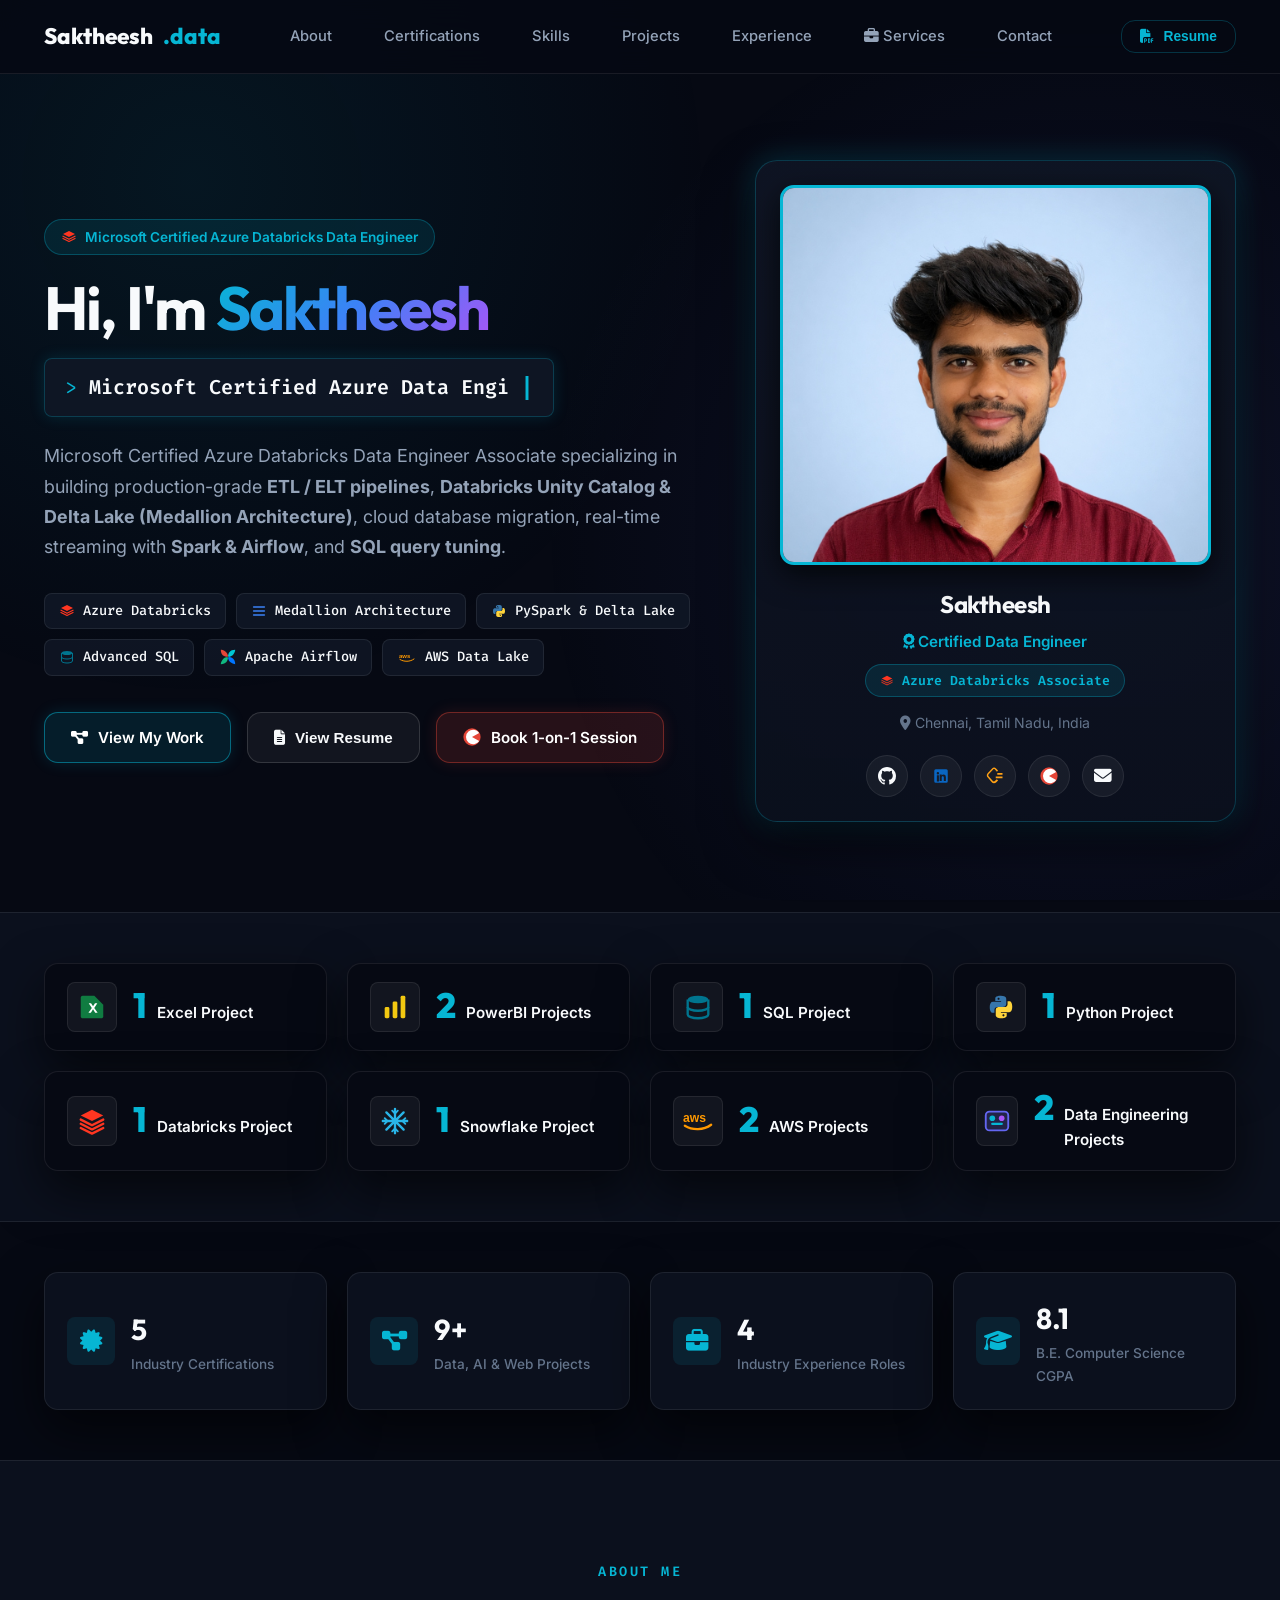
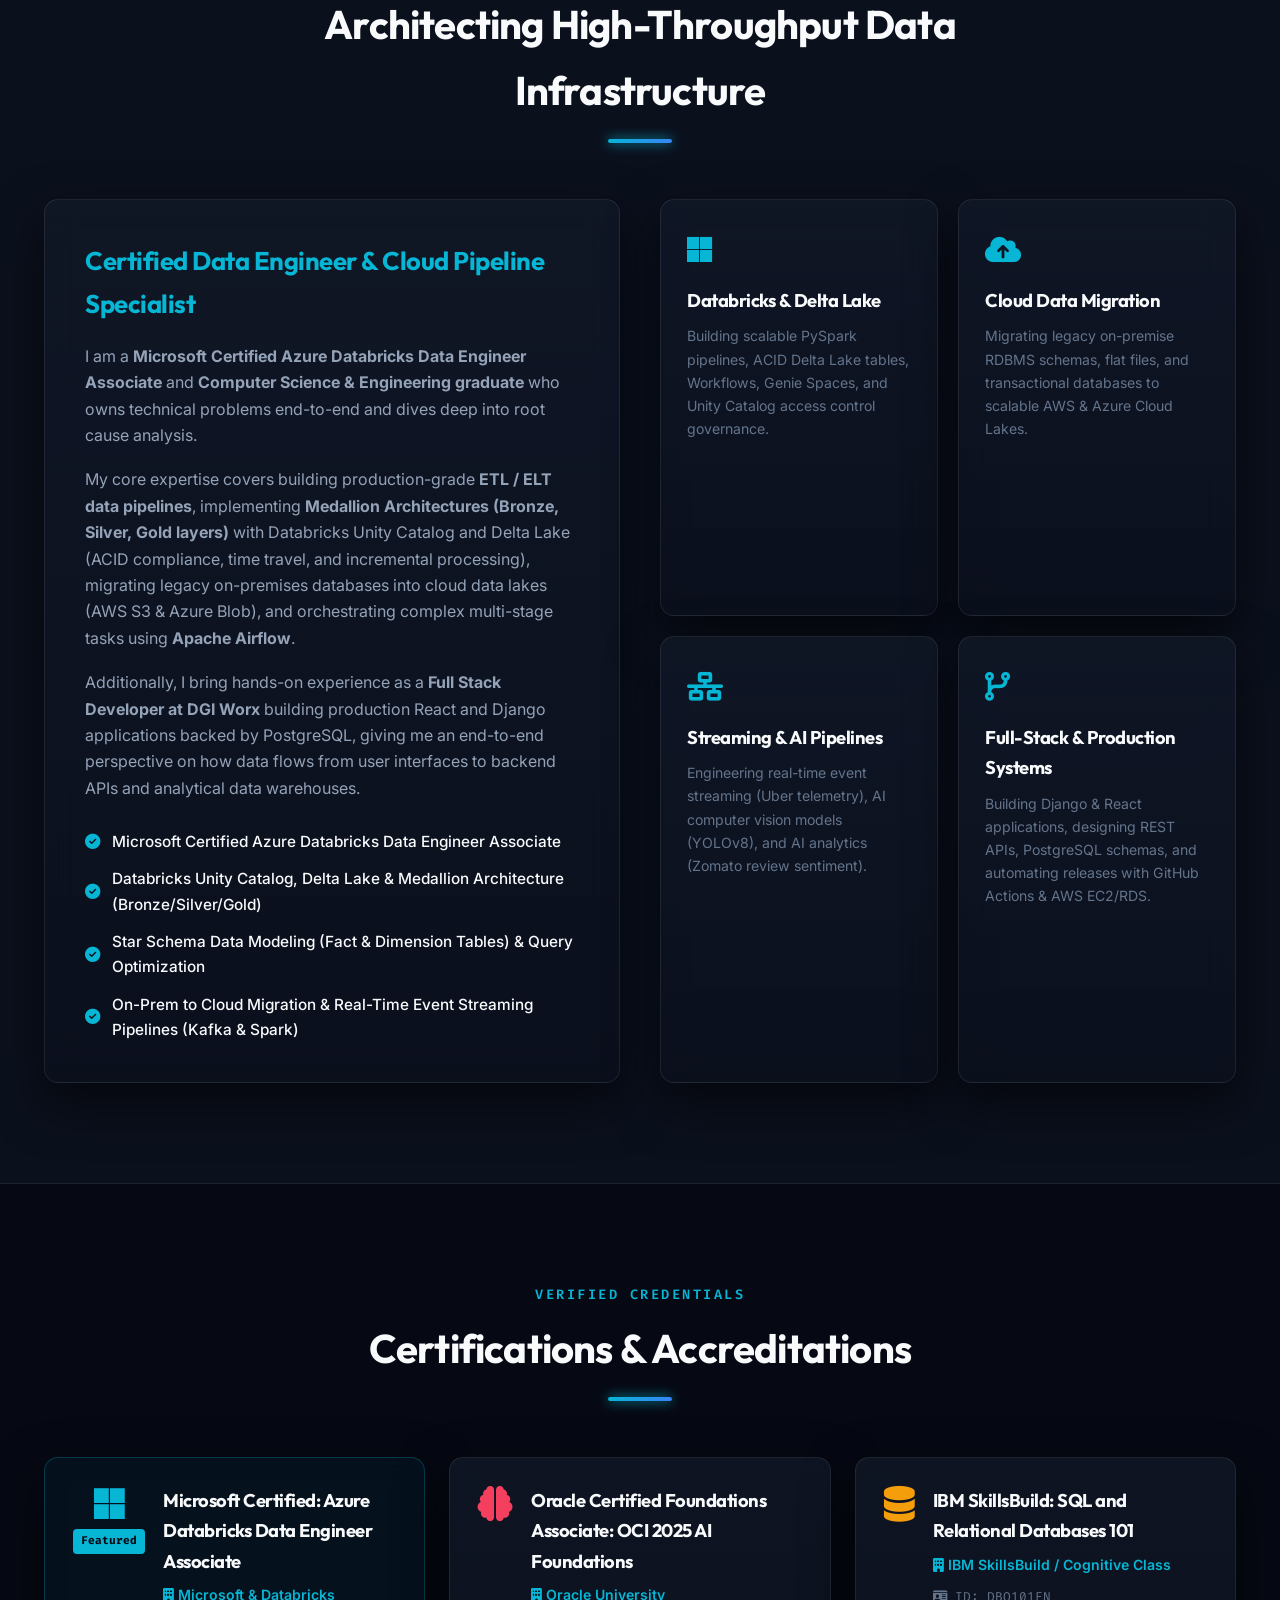
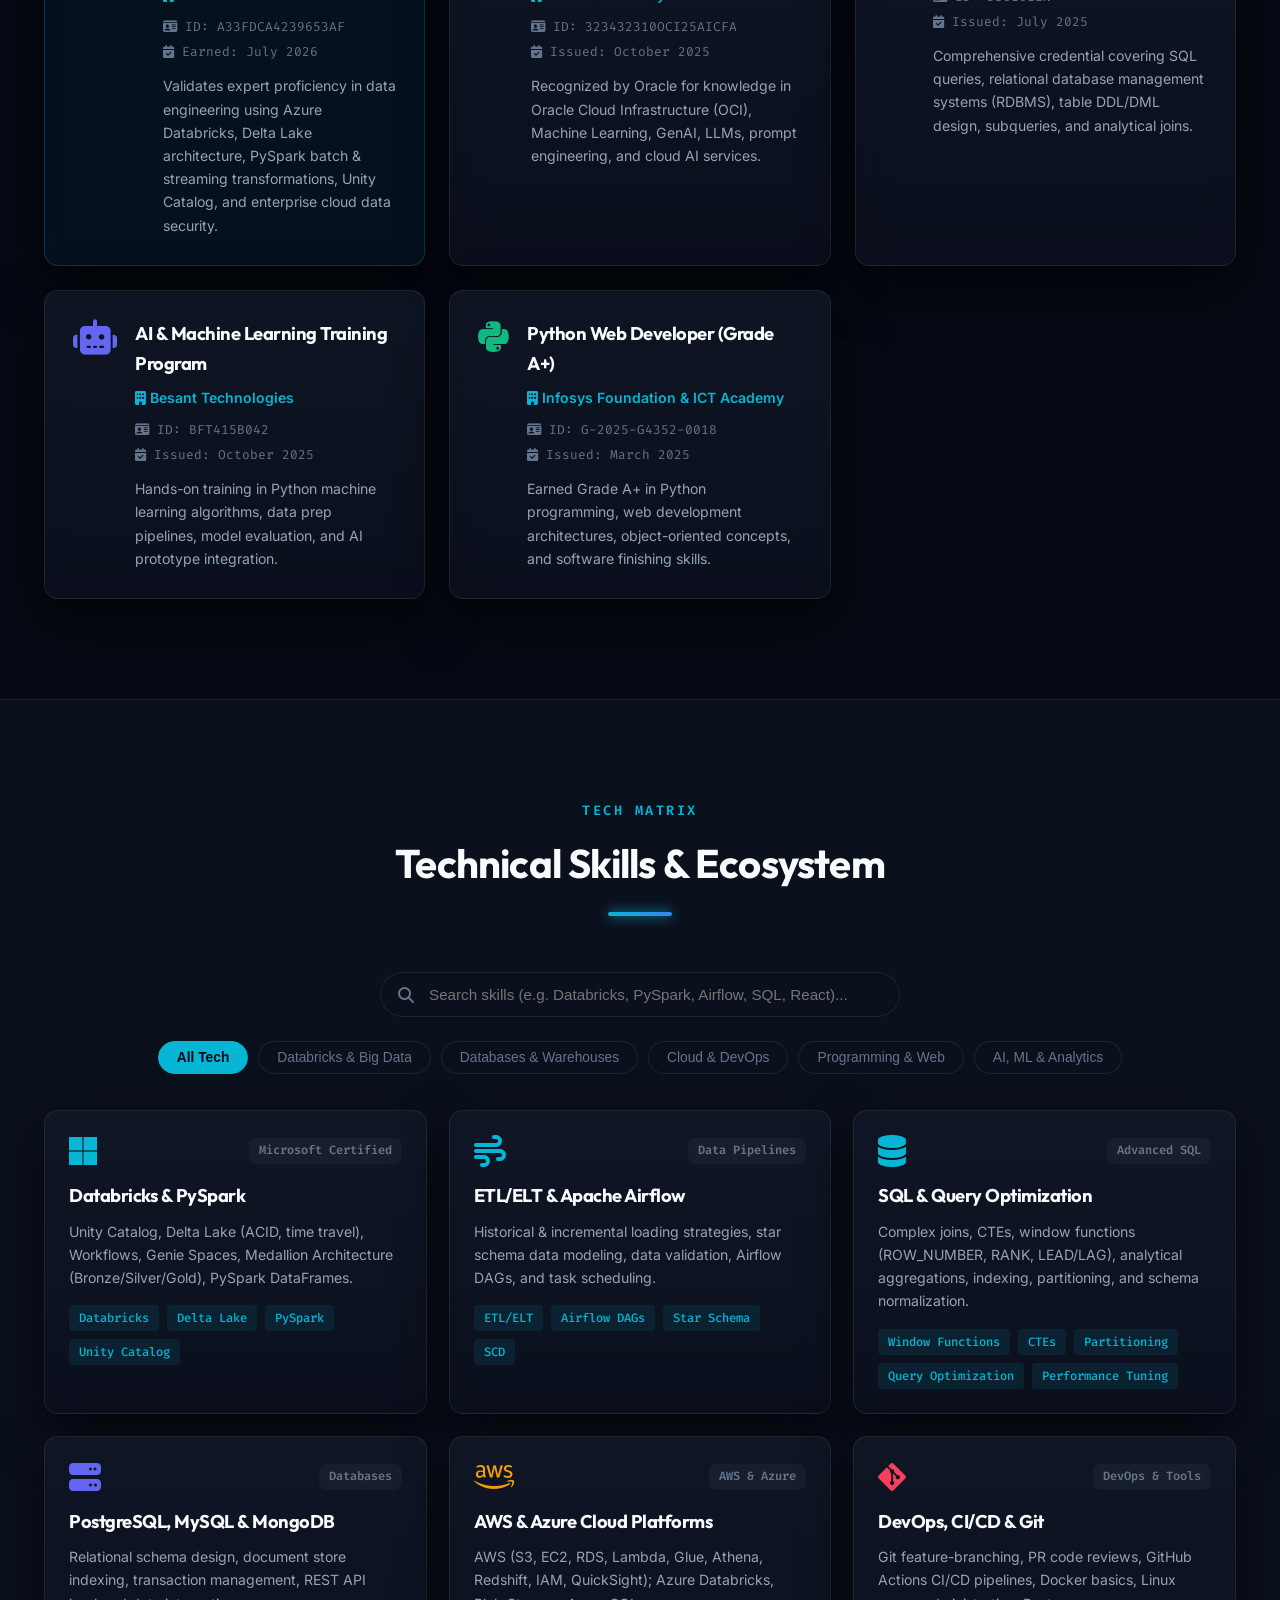
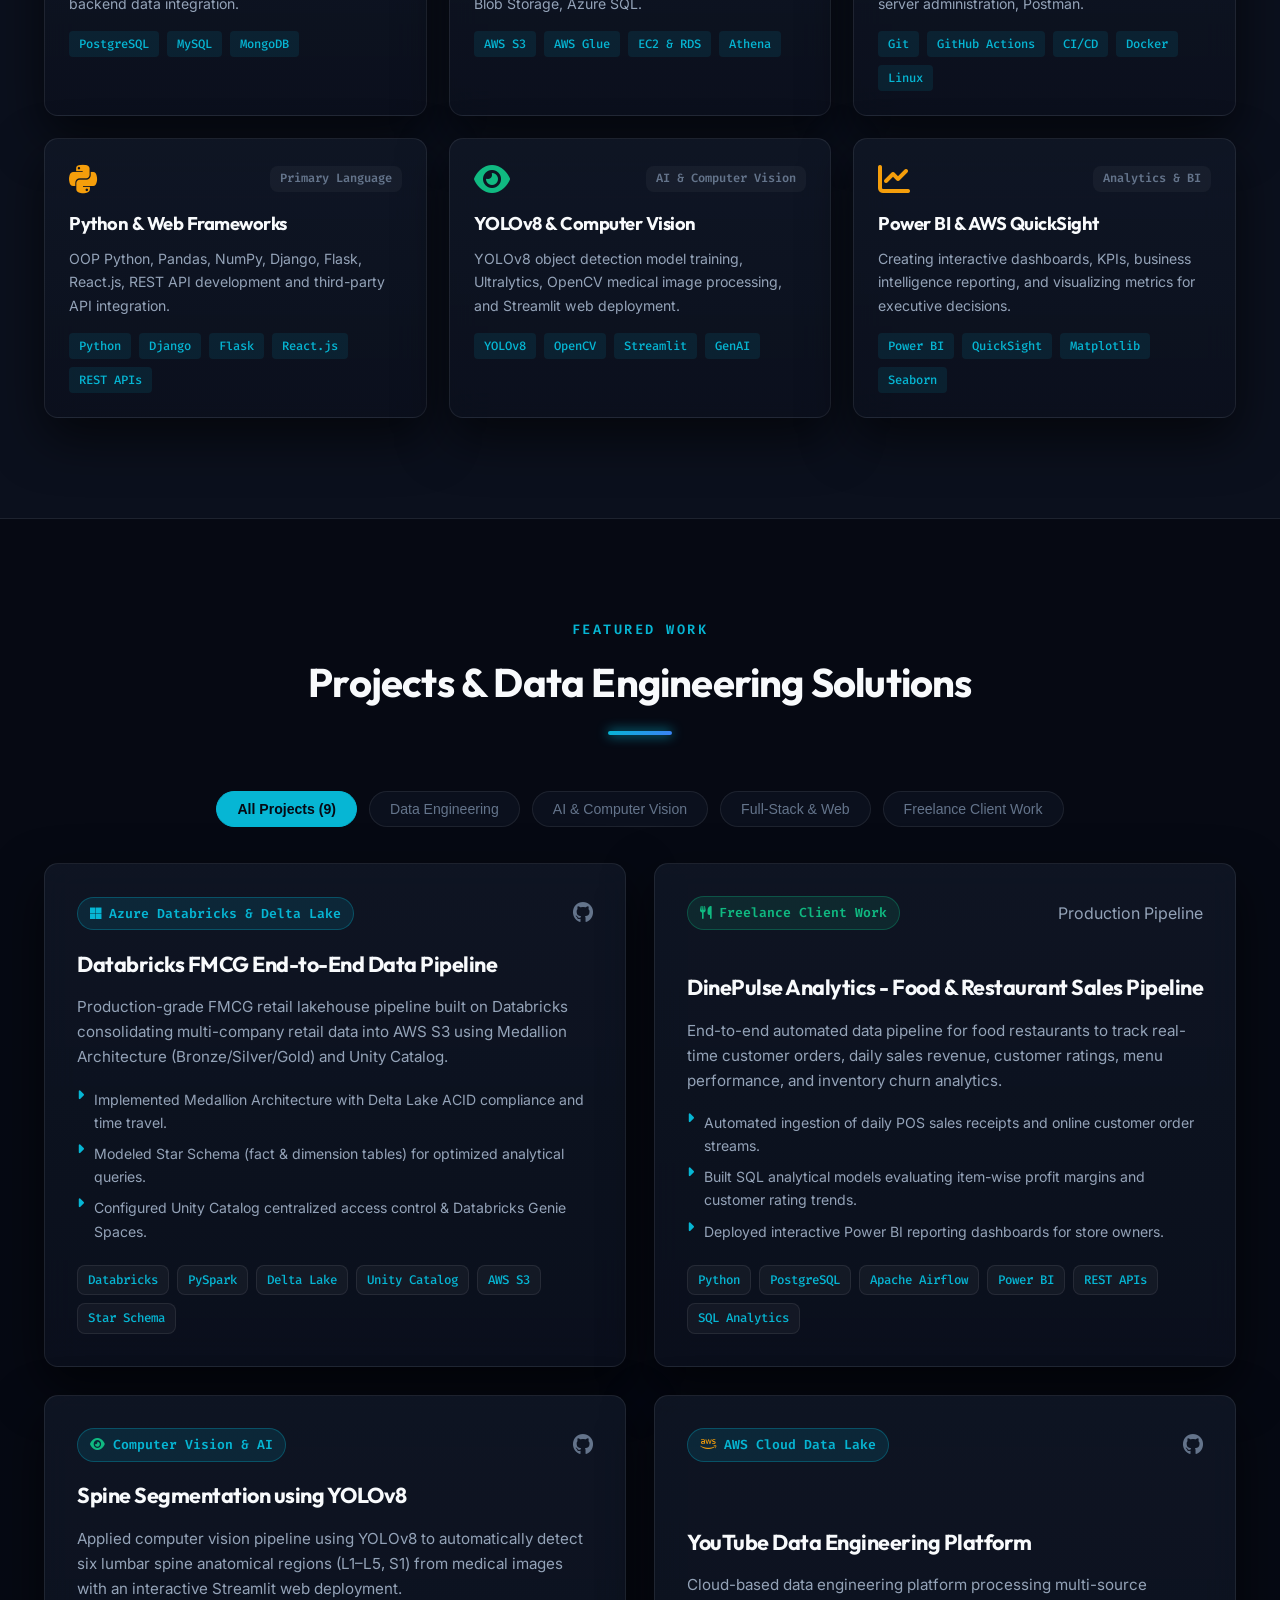
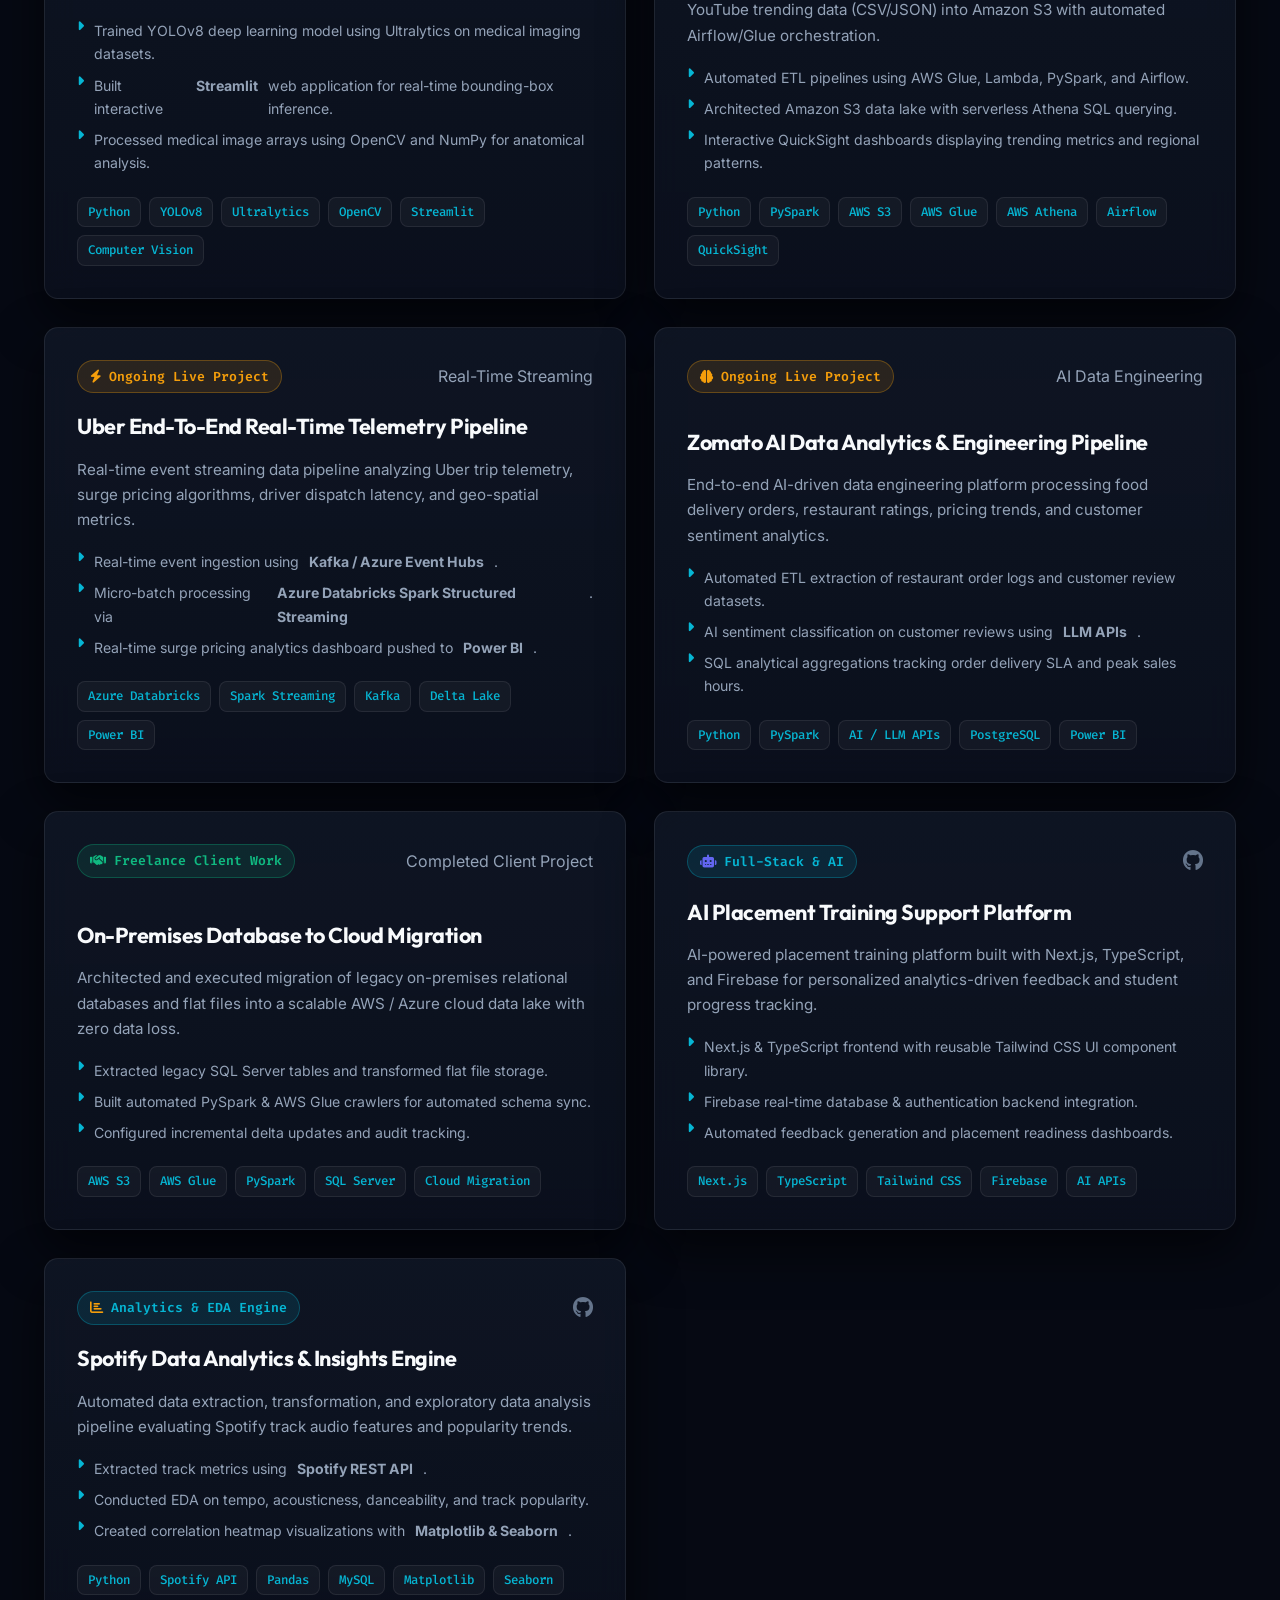
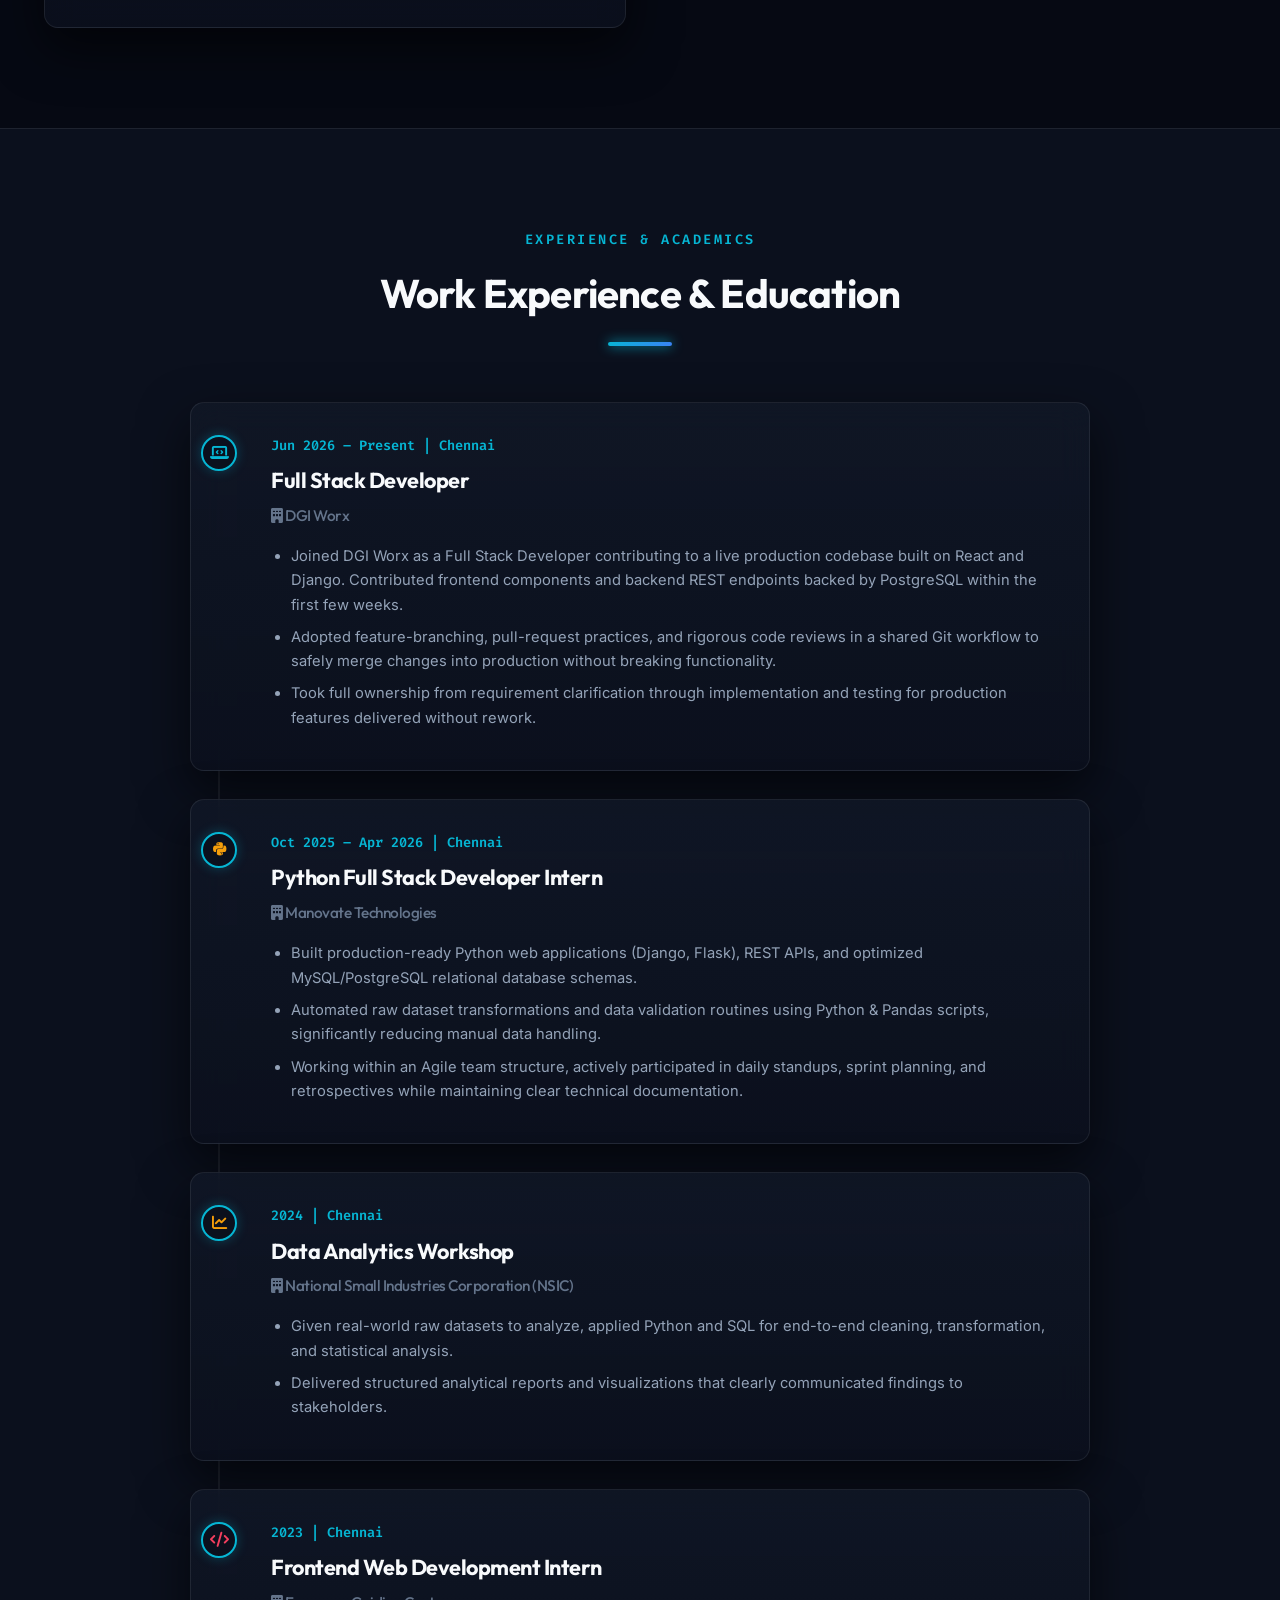
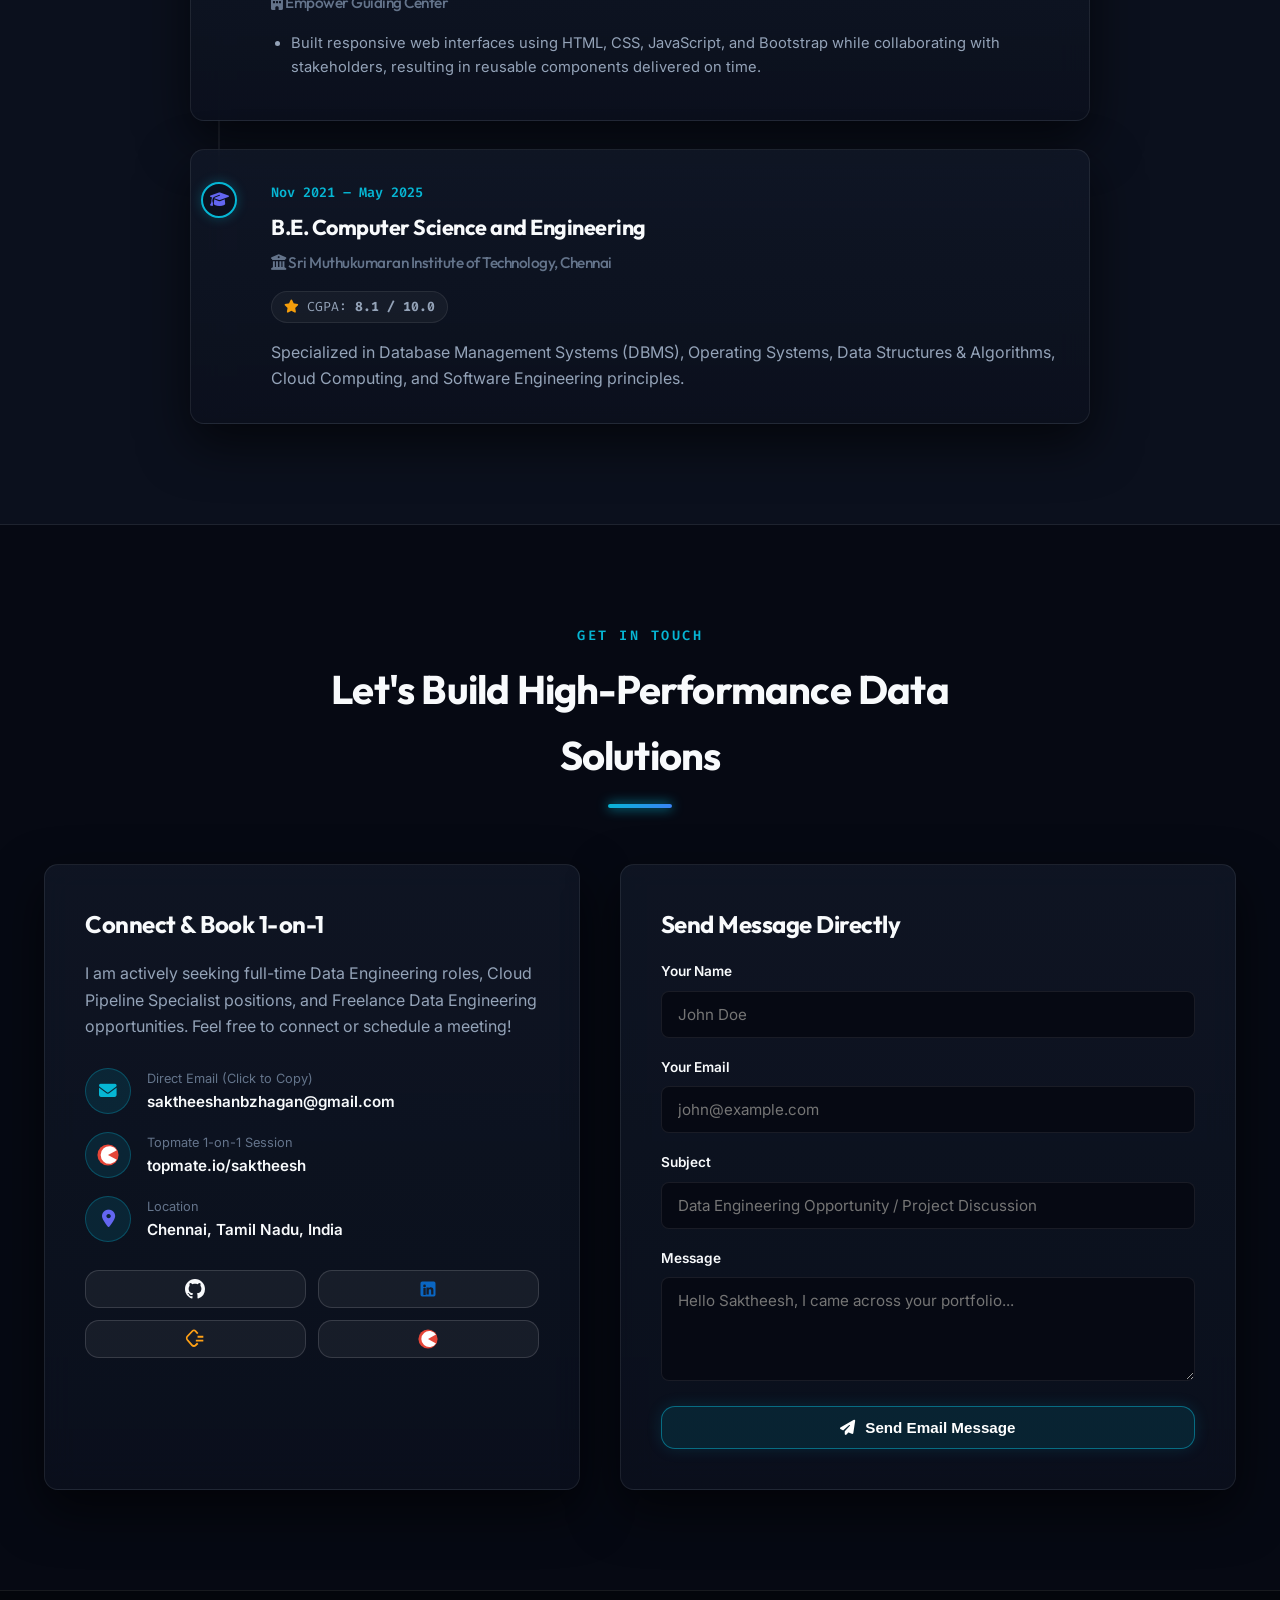
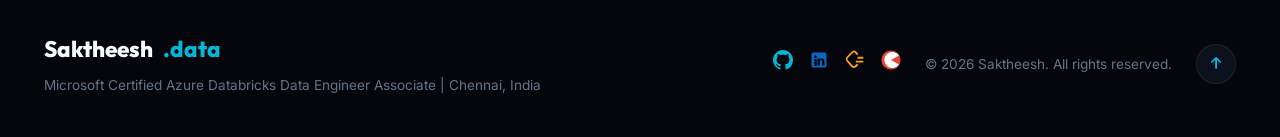
==== commit c65fee72: "Deploy Dark Cyber-Glass Portfolio and Freelance Data Engineering Services" ====
--- a/index.html
+++ b/index.html
@@ -1,13 +1,13 @@
 <!DOCTYPE html>
-<html lang="en" data-theme="dark">
+<html lang="en">
 <head>
     <meta charset="UTF-8">
     <meta name="viewport" content="width=device-width, initial-scale=1.0">
-    <title>Saktheesh | Data Engineer & Cloud Architect</title>
+    <title>Saktheesh | Data Engineer & Cloud Data Architect</title>
 
     <!-- SEO Meta Tags -->
     <meta name="description" content="Saktheesh - Microsoft Certified Azure Databricks Data Engineer Associate specializing in PySpark, Databricks Unity Catalog, Airflow, SQL, AWS/Azure Data Lakes, and Cloud ETL Pipelines.">
-    <meta name="keywords" content="Saktheesh, Data Engineer, Azure Databricks, PySpark, Airflow, AWS Glue, Athena, SQL, Data Pipelines, ETL, Data Migration, Chennai">
+    <meta name="keywords" content="Saktheesh, Data Engineer, Azure Databricks, PySpark, Airflow, AWS Glue, Athena, SQL, Data Pipelines, ETL, Data Migration, YOLOv8, Chennai">
     <meta name="author" content="Saktheesh">
     <link rel="canonical" href="https://saktheesh15.github.io/">
 
@@ -31,34 +31,32 @@
     <link rel="stylesheet" href="styles.css">
 </head>
 <body>
-    <!-- Background Mesh Grid -->
+    <!-- Background Grid Mesh -->
     <div class="bg-mesh"></div>
-    <div class="bg-glow bg-glow-1"></div>
-    <div class="bg-glow bg-glow-2"></div>
+
+    <!-- Toast Notification Container -->
+    <div id="toast-container" class="toast-container"></div>
 
     <!-- Navigation Bar -->
     <nav class="navbar" id="navbar">
-        <div class="nav-container">
+        <div class="container nav-container">
             <a href="#home" class="nav-logo" id="nav-logo">
                 <span class="logo-name">Saktheesh</span><span class="logo-tag">.data</span>
             </a>
 
             <div class="nav-menu" id="nav-menu">
-                <a href="#home" class="nav-link active">Home</a>
                 <a href="#about" class="nav-link">About</a>
                 <a href="#certifications" class="nav-link">Certifications</a>
                 <a href="#skills" class="nav-link">Skills</a>
                 <a href="#projects" class="nav-link">Projects</a>
                 <a href="#experience" class="nav-link">Experience</a>
+                <a href="services.html" class="nav-link text-cyan"><i class="fas fa-briefcase"></i> Services</a>
                 <a href="#contact" class="nav-link">Contact</a>
             </div>
 
             <div class="nav-actions">
                 <button id="cv-modal-trigger" class="btn btn-sm btn-outline-glow">
                     <i class="fas fa-file-pdf"></i> <span>Resume</span>
-                </button>
-                <button id="theme-toggle" class="theme-toggle-btn" aria-label="Toggle Theme">
-                    <i class="fas fa-moon"></i>
                 </button>
                 <button class="hamburger" id="hamburger" aria-label="Toggle Menu">
                     <span></span>
@@ -81,7 +79,7 @@
             <a href="#contact" class="mobile-link"><i class="fas fa-paper-plane"></i> Get In Touch</a>
             <div class="mobile-actions">
                 <a href="https://topmate.io/saktheesh/" target="_blank" class="btn btn-primary btn-block mb-2">
-                    <i class="fas fa-calendar-check"></i> Book 1-on-1 on Topmate
+                    <svg width="18" height="18" viewBox="0 0 100 100" fill="none"><circle cx="50" cy="50" r="48" fill="#E54638"/><path d="M50 50 L90 28 A40 40 0 1 0 90 72 Z" fill="white"/></svg> Book 1-on-1 on Topmate
                 </a>
                 <a href="assets/Saktheesh_Data_Engineer_Resume.pdf" target="_blank" class="btn btn-secondary btn-block">
                     <i class="fas fa-download"></i> Download Resume PDF
@@ -97,7 +95,7 @@
             <div class="container hero-grid">
                 <div class="hero-content">
                     <div class="badge-pill">
-                        <i class="fab fa-microsoft text-cyan"></i>
+                        <svg width="16" height="16" viewBox="0 0 32 32" fill="none"><path d="M16 4L28 10L16 16L4 10L16 4Z" fill="#FF3621"/><path d="M4 14.5L16 20.5L28 14.5" stroke="#FF3621" stroke-width="2.5" stroke-linecap="round" stroke-linejoin="round"/><path d="M4 19L16 25L28 19" stroke="#FF3621" stroke-width="2.5" stroke-linecap="round" stroke-linejoin="round"/></svg>
                         <span>Microsoft Certified Azure Databricks Data Engineer</span>
                     </div>
 
@@ -112,57 +110,217 @@
                     </div>
 
                     <p class="hero-description">
-                        Microsoft Certified Azure Databricks Data Engineer Associate specializing in building end-to-end <strong>ETL / ELT data pipelines</strong>, 
-                        <strong>Databricks Delta Lake (Medallion Architecture)</strong>, cloud migration (On-Prem to AWS/Azure), 
-                        real-time streaming with <strong>Spark & Airflow</strong>, and high-performance <strong>SQL query optimization</strong>.
+                        Microsoft Certified Azure Databricks Data Engineer Associate specializing in building production-grade 
+                        <strong>ETL / ELT pipelines</strong>, <strong>Databricks Unity Catalog & Delta Lake (Medallion Architecture)</strong>, 
+                        cloud database migration, real-time streaming with <strong>Spark & Airflow</strong>, and <strong>SQL query tuning</strong>.
                     </p>
 
                     <div class="hero-badges">
-                        <div class="tech-badge"><i class="fab fa-microsoft"></i> Azure Databricks</div>
-                        <div class="tech-badge"><i class="fas fa-layer-group"></i> Medallion Architecture</div>
-                        <div class="tech-badge"><i class="fas fa-bolt"></i> PySpark & Delta Lake</div>
-                        <div class="tech-badge"><i class="fas fa-database"></i> Advanced SQL</div>
-                        <div class="tech-badge"><i class="fas fa-wind"></i> Apache Airflow</div>
-                        <div class="tech-badge"><i class="fab fa-aws"></i> AWS Data Lake</div>
+                        <div class="tech-badge">
+                            <svg width="16" height="16" viewBox="0 0 32 32" fill="none"><path d="M16 4L28 10L16 16L4 10L16 4Z" fill="#FF3621"/><path d="M4 14.5L16 20.5L28 14.5" stroke="#FF3621" stroke-width="2.5" stroke-linecap="round" stroke-linejoin="round"/><path d="M4 19L16 25L28 19" stroke="#FF3621" stroke-width="2.5" stroke-linecap="round" stroke-linejoin="round"/></svg>
+                            Azure Databricks
+                        </div>
+                        <div class="tech-badge">
+                            <svg width="16" height="16" viewBox="0 0 24 24" fill="none"><path d="M4 6h16M4 12h16M4 18h16" stroke="#3B82F6" stroke-width="2.5" stroke-linecap="round"/></svg>
+                            Medallion Architecture
+                        </div>
+                        <div class="tech-badge">
+                            <svg width="16" height="16" viewBox="0 0 32 32" fill="none"><path d="M15.8 4C9.5 4 9.9 6.7 9.9 6.7V9.5H16.1V10.4H7.5C7.5 10.4 4 10 4 16.2C4 22.4 7.1 22.1 7.1 22.1H9V19.3C9 19.3 8.8 15.9 12.3 15.9H18.4C18.4 15.9 21.6 15.9 21.6 12.6V7.4C21.6 7.4 22.1 4 15.8 4ZM13.4 6C14 6 14.5 6.5 14.5 7.1C14.5 7.7 14 8.2 13.4 8.2C12.8 8.2 12.3 7.7 12.3 7.1C12.3 6.5 12.8 6 13.4 6Z" fill="#3776AB"/><path d="M16.2 28C22.5 28 22.1 25.3 22.1 25.3V22.5H15.9V21.6H24.5C24.5 21.6 28 22 28 15.8C28 9.6 24.9 9.9 24.9 9.9H23V12.7C23 12.7 23.2 16.1 19.7 16.1H13.6C13.6 16.1 10.4 16.1 10.4 19.4V24.6C10.4 24.6 9.9 28 16.2 28ZM18.6 26C18 26 17.5 25.5 17.5 24.9C17.5 24.3 18 23.8 18.6 23.8C19.2 23.8 19.7 24.3 19.7 24.9C19.7 25.5 19.2 26 18.6 26Z" fill="#FFD43B"/></svg>
+                            PySpark & Delta Lake
+                        </div>
+                        <div class="tech-badge">
+                            <svg width="16" height="16" viewBox="0 0 32 32" fill="none"><ellipse cx="16" cy="8" rx="11" ry="4" fill="#00758F"/><path d="M5 8V16C5 18.2 9.9 20 16 20C22.1 20 27 18.2 27 16V8" stroke="#00758F" stroke-width="2" fill="none"/><path d="M5 16V24C5 26.2 9.9 28 16 28C22.1 28 27 26.2 27 24V16" stroke="#00758F" stroke-width="2" fill="none"/></svg>
+                            Advanced SQL
+                        </div>
+                        <div class="tech-badge">
+                            <!-- Official Airflow 4-Color Pinwheel -->
+                            <svg width="18" height="18" viewBox="0 0 100 100" fill="none">
+                                <path d="M50 50 C50 20 20 10 10 10 C10 40 30 50 50 50 Z" fill="#E54638"/>
+                                <path d="M50 50 C80 50 90 20 90 10 C60 10 50 30 50 50 Z" fill="#00C7D4"/>
+                                <path d="M50 50 C50 80 80 90 90 90 C90 60 70 50 50 50 Z" fill="#0075FF"/>
+                                <path d="M50 50 C20 50 10 80 10 90 C40 90 50 70 50 50 Z" fill="#10B981"/>
+                                <circle cx="50" cy="50" r="4" fill="#333333"/>
+                            </svg>
+                            Apache Airflow
+                        </div>
+                        <div class="tech-badge">
+                            <svg width="20" height="16" viewBox="0 0 36 32" fill="none"><text x="2" y="17" font-family="sans-serif" font-weight="900" font-size="12" fill="#FF9900">aws</text><path d="M4 21C12 26 24 26 32 20" stroke="#FF9900" stroke-width="2" stroke-linecap="round"/></svg>
+                            AWS Data Lake
+                        </div>
                     </div>
 
                     <div class="hero-actions">
-                        <a href="#projects" class="btn btn-primary glow-button">
+                        <a href="#projects" class="btn btn-primary">
                             <i class="fas fa-project-diagram"></i> View My Work
                         </a>
-                        <button id="hero-resume-btn" class="btn btn-secondary glass-button">
+                        <button id="hero-resume-btn" class="btn btn-secondary">
                             <i class="fas fa-file-alt"></i> View Resume
                         </button>
-                        <a href="https://topmate.io/saktheesh/" target="_blank" class="btn btn-topmate glass-button">
-                            <i class="fas fa-comments"></i> Book 1-on-1 Session
+                        <a href="https://topmate.io/saktheesh/" target="_blank" class="btn btn-topmate">
+                            <!-- Official Topmate Pacman Red Circle -->
+                            <svg width="18" height="18" viewBox="0 0 100 100" fill="none"><circle cx="50" cy="50" r="48" fill="#E54638"/><path d="M50 50 L90 28 A40 40 0 1 0 90 72 Z" fill="white"/></svg> Book 1-on-1 Session
                         </a>
                     </div>
                 </div>
 
+                <!-- Large Executive Portrait Card -->
                 <div class="hero-visual">
-                    <div class="profile-card-glass">
-                        <div class="profile-avatar-wrapper">
-                            <img src="assets/images/profile.jpg" alt="Saktheeshwaran A Data Engineer" class="profile-avatar">
-                            <div class="avatar-ring"></div>
-                        </div>
-                        <div class="profile-meta">
-                            <h3>Saktheeshwaran A</h3>
-                            <p class="profile-role"><i class="fas fa-award text-cyan"></i> Certified Data Engineer</p>
-                            <div class="profile-cert-badge">
-                                <i class="fab fa-microsoft"></i> Azure Databricks Associate
-                            </div>
-                            <div class="profile-location">
+                    <div class="profile-card-us">
+                        <div class="profile-photo-container">
+                            <img src="assets/images/profile.jpg" alt="Saktheesh - Certified Data Engineer" class="profile-photo-img">
+                        </div>
+                        <div class="profile-meta-us">
+                            <h3>Saktheesh</h3>
+                            <p class="profile-role-us"><i class="fas fa-award text-cyan"></i> Certified Data Engineer</p>
+                            <div class="profile-cert-tag">
+                                <svg width="14" height="14" viewBox="0 0 32 32" fill="none"><path d="M16 4L28 10L16 16L4 10L16 4Z" fill="#FF3621"/><path d="M4 14.5L16 20.5L28 14.5" stroke="#FF3621" stroke-width="2" stroke-linecap="round"/><path d="M4 19L16 25L28 19" stroke="#FF3621" stroke-width="2" stroke-linecap="round"/></svg>
+                                Azure Databricks Associate
+                            </div>
+                            <div class="profile-loc-us">
                                 <i class="fas fa-map-marker-alt"></i> Chennai, Tamil Nadu, India
                             </div>
                         </div>
 
                         <!-- Hero Social Links Grid -->
-                        <div class="profile-socials">
-                            <a href="https://github.com/Saktheesh15" target="_blank" title="GitHub Profile" aria-label="GitHub"><i class="fab fa-github"></i></a>
-                            <a href="https://www.linkedin.com/in/saktheesh-a-/" target="_blank" title="LinkedIn Profile" aria-label="LinkedIn"><i class="fab fa-linkedin"></i></a>
-                            <a href="https://leetcode.com/u/Saktheesh_A/" target="_blank" title="LeetCode Profile" aria-label="LeetCode"><i class="fas fa-code"></i></a>
-                            <a href="https://topmate.io/saktheesh/" target="_blank" title="Topmate Mentorship" aria-label="Topmate"><i class="fas fa-user-astronaut"></i></a>
+                        <div class="profile-socials-us">
+                            <a href="https://github.com/Saktheesh15" target="_blank" title="GitHub Profile" aria-label="GitHub">
+                                <svg width="18" height="18" viewBox="0 0 24 24" fill="currentColor"><path d="M12 0C5.37 0 0 5.37 0 12c0 5.31 3.435 9.795 8.205 11.385.6.105.825-.255.825-.57 0-.285-.015-1.23-.015-2.235-3.015.555-3.795-.735-4.035-1.41-.135-.345-.72-1.41-1.23-1.695-.42-.225-1.02-.78-.015-.795.945-.015 1.62.87 1.845 1.23 1.08 1.815 2.805 1.305 3.495.99.105-.78.42-1.305.765-1.605-2.67-.3-5.46-1.335-5.46-5.925 0-1.305.465-2.385 1.23-3.225-.12-.3-.54-1.53.12-3.18 0 0 1.005-.315 3.3 1.23.96-.27 1.98-.405 3-.405s2.04.135 3 .405c2.295-1.56 3.3-1.23 3.3-1.23.66 1.65.24 2.88.12 3.18.765.84 1.23 1.905 1.23 3.225 0 4.605-2.805 5.625-5.475 5.925.435.375.81 1.095.81 2.22 0 1.605-.015 2.895-.015 3.3 0 .315.225.69.825.57A12.02 12.02 0 0024 12c0-6.63-5.37-12-12-12z"/></svg>
+                            </a>
+                            <a href="https://www.linkedin.com/in/saktheesh-a-/" target="_blank" title="LinkedIn Profile" aria-label="LinkedIn">
+                                <svg width="18" height="18" viewBox="0 0 24 24" fill="#0A66C2"><path d="M19 3a2 2 0 0 1 2 2v14a2 2 0 0 1-2 2H5a2 2 0 0 1-2-2V5a2 2 0 0 1 2-2h14m-.5 15.5v-5.3a3.26 3.26 0 0 0-3.26-3.26c-.85 0-1.84.52-2.28 1.3v-1.11h-2.79v8.37h2.79v-4.93c0-.77.62-1.4 1.39-1.4a1.4 1.4 0 0 1 1.4 1.4v4.93h2.75M6.46 10.9v8.37H9.25V10.9H6.46M7.86 6.74a1.62 1.62 0 1 0 0 3.24 1.62 1.62 0 0 0 0-3.24z"/></svg>
+                            </a>
+                            <a href="https://leetcode.com/u/Saktheesh_A/" target="_blank" title="LeetCode Profile" aria-label="LeetCode">
+                                <svg width="18" height="18" viewBox="0 0 24 24" fill="#FFA116"><path d="M16.102 17.93l-2.697 2.607c-.766.741-1.82 1.139-2.89 1.09-1.071-.048-2.074-.528-2.77-1.327l-5.63-6.471C.704 12.282.723 9.775 2.164 8.241L8.14 1.884c1.442-1.534 3.8-1.515 5.242.043l2.673 2.89-1.472 1.363-2.673-2.89c-.663-.717-1.748-.726-2.411-.024L3.523 9.624c-.663.705-.672 1.859-.01 2.576l5.63 6.471c.32.368.78.589 1.273.611.492.022.977-.161 1.329-.502l2.697-2.607 1.66 1.757zM12.98 12.784h9.02v2.32h-9.02v-2.32zm2.08-4.73h6.94v2.32h-6.94v-2.32z"/></svg>
+                            </a>
+                            <a href="https://topmate.io/saktheesh/" target="_blank" title="Topmate Mentorship" aria-label="Topmate">
+                                <svg width="18" height="18" viewBox="0 0 100 100" fill="none"><circle cx="50" cy="50" r="48" fill="#E54638"/><path d="M50 50 L90 28 A40 40 0 1 0 90 72 Z" fill="white"/></svg>
+                            </a>
                             <a href="mailto:saktheeshanbzhagan@gmail.com" title="Direct Email" aria-label="Email"><i class="fas fa-envelope"></i></a>
+                        </div>
+                    </div>
+                </div>
+            </div>
+        </section>
+
+        <!-- Project Breakdown Counter Grid (Exact Reference Brand Images) -->
+        <section class="project-breakdown-section">
+            <div class="container">
+                <div class="breakdown-grid">
+                    <!-- Excel -->
+                    <div class="breakdown-card-us">
+                        <div class="breakdown-icon-box">
+                            <svg width="30" height="30" viewBox="0 0 32 32" fill="none">
+                                <path d="M18.5 4H6C4.89543 4 4 4.89543 4 6V26C4 27.1046 4.89543 28 6 28H26C27.1046 28 28 27.1046 28 26V13.5L18.5 4Z" fill="#107C41"/>
+                                <path d="M12.5 12L15.8 17L12.2 22H14.8L17.1 18.5L19.4 22H22L18.4 17L21.7 12H19.2L17.1 15.3L15 12H12.5Z" fill="white"/>
+                            </svg>
+                        </div>
+                        <div class="breakdown-info-us">
+                            <span class="breakdown-count">1</span>
+                            <span class="breakdown-title">Excel Project</span>
+                        </div>
+                    </div>
+
+                    <!-- PowerBI -->
+                    <div class="breakdown-card-us">
+                        <div class="breakdown-icon-box">
+                            <svg width="30" height="30" viewBox="0 0 32 32" fill="none">
+                                <rect x="5" y="16" width="5" height="12" rx="1.5" fill="#F2C811"/>
+                                <rect x="13.5" y="10" width="5" height="18" rx="1.5" fill="#F2C811"/>
+                                <rect x="22" y="4" width="5" height="24" rx="1.5" fill="#F2C811"/>
+                            </svg>
+                        </div>
+                        <div class="breakdown-info-us">
+                            <span class="breakdown-count">2</span>
+                            <span class="breakdown-title">PowerBI Projects</span>
+                        </div>
+                    </div>
+
+                    <!-- SQL -->
+                    <div class="breakdown-card-us">
+                        <div class="breakdown-icon-box">
+                            <svg width="30" height="30" viewBox="0 0 32 32" fill="none">
+                                <ellipse cx="16" cy="8" rx="11" ry="4" fill="#00758F"/>
+                                <path d="M5 8V16C5 18.2 9.9 20 16 20C22.1 20 27 18.2 27 16V8" stroke="#00758F" stroke-width="2.5" fill="none"/>
+                                <path d="M5 16V24C5 26.2 9.9 28 16 28C22.1 28 27 26.2 27 24V16" stroke="#00758F" stroke-width="2.5" fill="none"/>
+                            </svg>
+                        </div>
+                        <div class="breakdown-info-us">
+                            <span class="breakdown-count">1</span>
+                            <span class="breakdown-title">SQL Project</span>
+                        </div>
+                    </div>
+
+                    <!-- Python -->
+                    <div class="breakdown-card-us">
+                        <div class="breakdown-icon-box">
+                            <svg width="30" height="30" viewBox="0 0 32 32" fill="none">
+                                <path d="M15.8 4C9.5 4 9.9 6.7 9.9 6.7V9.5H16.1V10.4H7.5C7.5 10.4 4 10 4 16.2C4 22.4 7.1 22.1 7.1 22.1H9V19.3C9 19.3 8.8 15.9 12.3 15.9H18.4C18.4 15.9 21.6 15.9 21.6 12.6V7.4C21.6 7.4 22.1 4 15.8 4ZM13.4 6C14 6 14.5 6.5 14.5 7.1C14.5 7.7 14 8.2 13.4 8.2C12.8 8.2 12.3 7.7 12.3 7.1C12.3 6.5 12.8 6 13.4 6Z" fill="#3776AB"/>
+                                <path d="M16.2 28C22.5 28 22.1 25.3 22.1 25.3V22.5H15.9V21.6H24.5C24.5 21.6 28 22 28 15.8C28 9.6 24.9 9.9 24.9 9.9H23V12.7C23 12.7 23.2 16.1 19.7 16.1H13.6C13.6 16.1 10.4 16.1 10.4 19.4V24.6C10.4 24.6 9.9 28 16.2 28ZM18.6 26C18 26 17.5 25.5 17.5 24.9C17.5 24.3 18 23.8 18.6 23.8C19.2 23.8 19.7 24.3 19.7 24.9C19.7 25.5 19.2 26 18.6 26Z" fill="#FFD43B"/>
+                            </svg>
+                        </div>
+                        <div class="breakdown-info-us">
+                            <span class="breakdown-count">1</span>
+                            <span class="breakdown-title">Python Project</span>
+                        </div>
+                    </div>
+
+                    <!-- Databricks -->
+                    <div class="breakdown-card-us">
+                        <div class="breakdown-icon-box">
+                            <svg width="30" height="30" viewBox="0 0 32 32" fill="none">
+                                <path d="M16 4L28 10L16 16L4 10L16 4Z" fill="#FF3621"/>
+                                <path d="M4 14.5L16 20.5L28 14.5" stroke="#FF3621" stroke-width="2.5" stroke-linecap="round" stroke-linejoin="round"/>
+                                <path d="M4 19L16 25L28 19" stroke="#FF3621" stroke-width="2.5" stroke-linecap="round" stroke-linejoin="round"/>
+                                <path d="M4 23.5L16 29.5L28 23.5" stroke="#FF3621" stroke-width="2.5" stroke-linecap="round" stroke-linejoin="round"/>
+                            </svg>
+                        </div>
+                        <div class="breakdown-info-us">
+                            <span class="breakdown-count">1</span>
+                            <span class="breakdown-title">Databricks Project</span>
+                        </div>
+                    </div>
+
+                    <!-- Snowflake -->
+                    <div class="breakdown-card-us">
+                        <div class="breakdown-icon-box">
+                            <svg width="30" height="30" viewBox="0 0 32 32" fill="none">
+                                <path d="M16 3V29M3 16H29M6.8 6.8L25.2 25.2M25.2 6.8L6.8 25.2" stroke="#29B5E8" stroke-width="2.5" stroke-linecap="round"/>
+                                <path d="M16 8L13 5M16 8L19 5M16 24L13 27M16 24L19 27M8 16L5 13M8 16L5 19M24 16L27 13M24 16L27 19" stroke="#29B5E8" stroke-width="2" stroke-linecap="round"/>
+                            </svg>
+                        </div>
+                        <div class="breakdown-info-us">
+                            <span class="breakdown-count">1</span>
+                            <span class="breakdown-title">Snowflake Project</span>
+                        </div>
+                    </div>
+
+                    <!-- AWS -->
+                    <div class="breakdown-card-us">
+                        <div class="breakdown-icon-box">
+                            <svg width="34" height="30" viewBox="0 0 36 32" fill="none">
+                                <text x="2" y="17" font-family="sans-serif" font-weight="900" font-size="13" fill="#FF9900">aws</text>
+                                <path d="M4 21C12 26 24 26 32 20" stroke="#FF9900" stroke-width="2.5" stroke-linecap="round"/>
+                            </svg>
+                        </div>
+                        <div class="breakdown-info-us">
+                            <span class="breakdown-count">2</span>
+                            <span class="breakdown-title">AWS Projects</span>
+                        </div>
+                    </div>
+
+                    <!-- Data Engineering -->
+                    <div class="breakdown-card-us">
+                        <div class="breakdown-icon-box">
+                            <svg width="30" height="30" viewBox="0 0 32 32" fill="none">
+                                <rect x="4" y="6" width="24" height="20" rx="4" fill="#6366F1" fill-opacity="0.2" stroke="#6366F1" stroke-width="2"/>
+                                <circle cx="11" cy="13" r="3" fill="#06B6D4"/>
+                                <circle cx="21" cy="13" r="3" fill="#A855F7"/>
+                                <path d="M11 19H21" stroke="#06B6D4" stroke-width="2.5" stroke-linecap="round"/>
+                            </svg>
+                        </div>
+                        <div class="breakdown-info-us">
+                            <span class="breakdown-count">2</span>
+                            <span class="breakdown-title">Data Engineering Projects</span>
                         </div>
                     </div>
                 </div>
@@ -172,28 +330,28 @@
         <!-- Metrics Banner -->
         <section class="metrics-banner">
             <div class="container grid-4-cols">
-                <div class="metric-card">
+                <div class="metric-card glass-card">
                     <div class="metric-icon"><i class="fas fa-certificate"></i></div>
                     <div class="metric-info">
                         <h3><span class="counter" data-target="5">0</span></h3>
                         <p>Industry Certifications</p>
                     </div>
                 </div>
-                <div class="metric-card">
+                <div class="metric-card glass-card">
                     <div class="metric-icon"><i class="fas fa-project-diagram"></i></div>
                     <div class="metric-info">
-                        <h3><span class="counter" data-target="8">0</span>+</h3>
+                        <h3><span class="counter" data-target="9">0</span>+</h3>
                         <p>Data, AI & Web Projects</p>
                     </div>
                 </div>
-                <div class="metric-card">
+                <div class="metric-card glass-card">
                     <div class="metric-icon"><i class="fas fa-briefcase"></i></div>
                     <div class="metric-info">
                         <h3><span class="counter" data-target="4">0</span></h3>
                         <p>Industry Experience Roles</p>
                     </div>
                 </div>
-                <div class="metric-card">
+                <div class="metric-card glass-card">
                     <div class="metric-icon"><i class="fas fa-graduation-cap"></i></div>
                     <div class="metric-info">
                         <h3><span class="counter" data-target="8">0</span>.<span class="counter" data-target="1">0</span></h3>
@@ -203,12 +361,12 @@
             </div>
         </section>
 
-        <!-- About Section -->
-        <section id="about" class="section">
+        <!-- About Section (Expanded & Rich Details) -->
+        <section id="about" class="section alt-bg">
             <div class="container">
                 <div class="section-header">
-                    <span class="section-subtitle">WHO I AM</span>
-                    <h2 class="section-title">About Me</h2>
+                    <span class="section-subtitle">ABOUT ME</span>
+                    <h2 class="section-title">Architecting High-Throughput Data Infrastructure</h2>
                     <div class="title-underline"></div>
                 </div>
 
@@ -220,9 +378,9 @@
                             <strong>Computer Science & Engineering graduate</strong> who owns technical problems end-to-end and dives deep into root cause analysis.
                         </p>
                         <p>
-                            My expertise covers building production-grade <strong>ETL / ELT data pipelines</strong>, implementing 
+                            My core expertise covers building production-grade <strong>ETL / ELT data pipelines</strong>, implementing 
                             <strong>Medallion Architectures (Bronze, Silver, Gold layers)</strong> with Databricks Unity Catalog and Delta Lake (ACID compliance, time travel, and incremental processing), 
-                            migrating legacy on-premises databases into cloud data lakes (AWS S3 & Azure Blob), and orchestrating tasks using <strong>Apache Airflow</strong>.
+                            migrating legacy on-premises databases into cloud data lakes (AWS S3 & Azure Blob), and orchestrating complex multi-stage tasks using <strong>Apache Airflow</strong>.
                         </p>
                         <p>
                             Additionally, I bring hands-on experience as a <strong>Full Stack Developer at DGI Worx</strong> building production React and Django applications backed by PostgreSQL, 
@@ -236,37 +394,37 @@
                             </div>
                             <div class="highlight-item">
                                 <i class="fas fa-check-circle text-cyan"></i>
-                                <span>Databricks Unity Catalog, Delta Lake & Medallion Architecture</span>
+                                <span>Databricks Unity Catalog, Delta Lake & Medallion Architecture (Bronze/Silver/Gold)</span>
                             </div>
                             <div class="highlight-item">
                                 <i class="fas fa-check-circle text-cyan"></i>
-                                <span>Star Schema Data Modeling (Fact & Dimension Tables) & Query Tuning</span>
+                                <span>Star Schema Data Modeling (Fact & Dimension Tables) & Query Optimization</span>
                             </div>
                             <div class="highlight-item">
                                 <i class="fas fa-check-circle text-cyan"></i>
-                                <span>On-Prem to Cloud Migration & Real-Time Event Streaming Pipelines</span>
+                                <span>On-Prem to Cloud Migration & Real-Time Event Streaming Pipelines (Kafka & Spark)</span>
                             </div>
                         </div>
                     </div>
 
                     <div class="about-pillars">
                         <div class="pillar-card glass-card">
-                            <div class="pillar-icon"><i class="fab fa-microsoft"></i></div>
+                            <div class="pillar-icon"><i class="fab fa-microsoft text-cyan"></i></div>
                             <h4>Databricks & Delta Lake</h4>
-                            <p>Building scalable PySpark pipelines, ACID Delta Lake tables, Workflows, Genie Spaces, and Unity Catalog access control.</p>
+                            <p>Building scalable PySpark pipelines, ACID Delta Lake tables, Workflows, Genie Spaces, and Unity Catalog access control governance.</p>
                         </div>
                         <div class="pillar-card glass-card">
-                            <div class="pillar-icon"><i class="fas fa-cloud-upload-alt"></i></div>
+                            <div class="pillar-icon"><i class="fas fa-cloud-upload-alt text-cyan"></i></div>
                             <h4>Cloud Data Migration</h4>
                             <p>Migrating legacy on-premise RDBMS schemas, flat files, and transactional databases to scalable AWS & Azure Cloud Lakes.</p>
                         </div>
                         <div class="pillar-card glass-card">
-                            <div class="pillar-icon"><i class="fas fa-network-wired"></i></div>
+                            <div class="pillar-icon"><i class="fas fa-network-wired text-cyan"></i></div>
                             <h4>Streaming & AI Pipelines</h4>
-                            <p>Engineering real-time event streaming (Uber telemetry), AI computer vision models (YOLOv8), and AI analytics (Zomato).</p>
+                            <p>Engineering real-time event streaming (Uber telemetry), AI computer vision models (YOLOv8), and AI analytics (Zomato review sentiment).</p>
                         </div>
                         <div class="pillar-card glass-card">
-                            <div class="pillar-icon"><i class="fas fa-code-branch"></i></div>
+                            <div class="pillar-icon"><i class="fas fa-code-branch text-cyan"></i></div>
                             <h4>Full-Stack & Production Systems</h4>
                             <p>Building Django & React applications, designing REST APIs, PostgreSQL schemas, and automating releases with GitHub Actions & AWS EC2/RDS.</p>
                         </div>
@@ -276,7 +434,7 @@
         </section>
 
         <!-- Certifications Section -->
-        <section id="certifications" class="section alt-bg">
+        <section id="certifications" class="section">
             <div class="container">
                 <div class="section-header">
                     <span class="section-subtitle">VERIFIED CREDENTIALS</span>
@@ -343,7 +501,7 @@
                     <!-- Cert 4: Besant AI & ML -->
                     <div class="cert-card glass-card">
                         <div class="cert-badge-wrapper">
-                            <i class="fas fa-robot cert-icon text-purple"></i>
+                            <i class="fas fa-robot cert-icon text-indigo"></i>
                         </div>
                         <div class="cert-content">
                             <h3>AI & Machine Learning Training Program</h3>
@@ -380,11 +538,11 @@
         </section>
 
         <!-- Skills Section -->
-        <section id="skills" class="section">
+        <section id="skills" class="section alt-bg">
             <div class="container">
                 <div class="section-header">
                     <span class="section-subtitle">TECH MATRIX</span>
-                    <h2 class="section-title">Technical Skills Matrix</h2>
+                    <h2 class="section-title">Technical Skills & Ecosystem</h2>
                     <div class="title-underline"></div>
                 </div>
 
@@ -428,17 +586,17 @@
 
                     <div class="skill-card glass-card" data-category="database">
                         <div class="skill-card-header">
-                            <i class="fas fa-database skill-icon text-blue"></i>
+                            <i class="fas fa-database skill-icon text-cyan"></i>
                             <span class="skill-level">Advanced SQL</span>
                         </div>
                         <h3>SQL & Query Optimization</h3>
-                        <p>Complex joins, CTEs, window functions (ROW_NUMBER, RANK, LEAD/LAG), analytical aggregations, indexing, and schema normalization.</p>
-                        <div class="skill-tags"><span>Window Functions</span><span>CTEs</span><span>Query Tuning</span></div>
+                        <p>Complex joins, CTEs, window functions (ROW_NUMBER, RANK, LEAD/LAG), analytical aggregations, indexing, partitioning, and schema normalization.</p>
+                        <div class="skill-tags"><span>Window Functions</span><span>CTEs</span><span>Partitioning</span><span>Query Optimization</span><span>Performance Tuning</span></div>
                     </div>
 
                     <div class="skill-card glass-card" data-category="database">
                         <div class="skill-card-header">
-                            <i class="fas fa-server skill-icon text-purple"></i>
+                            <i class="fas fa-server skill-icon text-indigo"></i>
                             <span class="skill-level">Databases</span>
                         </div>
                         <h3>PostgreSQL, MySQL & MongoDB</h3>
@@ -468,7 +626,7 @@
 
                     <div class="skill-card glass-card" data-category="programming">
                         <div class="skill-card-header">
-                            <i class="fab fa-python skill-icon text-yellow"></i>
+                            <i class="fab fa-python skill-icon text-amber"></i>
                             <span class="skill-level">Primary Language</span>
                         </div>
                         <h3>Python & Web Frameworks</h3>
@@ -503,8 +661,8 @@
         <section id="projects" class="section">
             <div class="container">
                 <div class="section-header">
-                    <span class="section-subtitle">PORTFOLIO & REPOSITORIES</span>
-                    <h2 class="section-title">Featured Projects</h2>
+                    <span class="section-subtitle">FEATURED WORK</span>
+                    <h2 class="section-title">Projects & Data Engineering Solutions</h2>
                     <div class="title-underline"></div>
                 </div>
 
@@ -521,7 +679,7 @@
                     <!-- Project 1: Databricks FMCG -->
                     <div class="project-card glass-card" data-pcat="de">
                         <div class="project-header">
-                            <div class="project-type-badge"><i class="fab fa-microsoft"></i> Azure Databricks & Delta Lake</div>
+                            <div class="project-type-badge"><i class="fab fa-microsoft text-cyan"></i> Azure Databricks & Delta Lake</div>
                             <div class="project-links">
                                 <a href="https://github.com/Saktheesh15/databricks-fmcg-data-pipeline.git" target="_blank" title="View Source Code on GitHub"><i class="fab fa-github"></i></a>
                             </div>
@@ -550,7 +708,7 @@
                         </div>
                     </div>
 
-                    <!-- Project 2: Food & Restaurant Sales Data Pipeline (Freelance) -->
+                    <!-- Project 2: DinePulse Analytics (Freelance) -->
                     <div class="project-card glass-card project-freelance" data-pcat="freelance">
                         <div class="project-header">
                             <div class="project-type-badge badge-freelance"><i class="fas fa-utensils"></i> Freelance Client Work</div>
@@ -558,7 +716,7 @@
                         </div>
 
                         <div class="project-body">
-                            <h3>Food & Restaurant Order & Sales Data Pipeline</h3>
+                            <h3>DinePulse Analytics - Food & Restaurant Sales Pipeline</h3>
                             <p class="project-desc">
                                 End-to-end automated data pipeline for food restaurants to track real-time customer orders, daily sales revenue, customer ratings, menu performance, and inventory churn analytics.
                             </p>
@@ -615,7 +773,7 @@
                     <!-- Project 4: YouTube Data Engineering -->
                     <div class="project-card glass-card" data-pcat="de">
                         <div class="project-header">
-                            <div class="project-type-badge"><i class="fab fa-aws"></i> AWS Cloud Data Lake</div>
+                            <div class="project-type-badge"><i class="fab fa-aws text-amber"></i> AWS Cloud Data Lake</div>
                             <div class="project-links">
                                 <a href="https://github.com/Saktheesh15/Data-Engineering-youtube-analysis-project.git" target="_blank" title="View Source Code on GitHub"><i class="fab fa-github"></i></a>
                             </div>
@@ -648,7 +806,7 @@
                     <!-- Project 5: Uber Streaming (Ongoing) -->
                     <div class="project-card glass-card project-ongoing" data-pcat="de">
                         <div class="project-header">
-                            <div class="project-type-badge badge-pulse"><i class="fas fa-bolt"></i> Ongoing Live Project</div>
+                            <div class="project-type-badge badge-pulse"><i class="fas fa-bolt text-amber"></i> Ongoing Live Project</div>
                             <div class="project-status-tag">Real-Time Streaming</div>
                         </div>
 
@@ -677,7 +835,7 @@
                     <!-- Project 6: Zomato AI Data Analytics (Ongoing) -->
                     <div class="project-card glass-card project-ongoing" data-pcat="ai">
                         <div class="project-header">
-                            <div class="project-type-badge badge-pulse"><i class="fas fa-brain"></i> Ongoing Live Project</div>
+                            <div class="project-type-badge badge-pulse"><i class="fas fa-brain text-amber"></i> Ongoing Live Project</div>
                             <div class="project-status-tag">AI Data Engineering</div>
                         </div>
 
@@ -735,7 +893,7 @@
                     <!-- Project 8: AI Placement Training Support -->
                     <div class="project-card glass-card" data-pcat="web">
                         <div class="project-header">
-                            <div class="project-type-badge"><i class="fas fa-robot text-purple"></i> Full-Stack & AI</div>
+                            <div class="project-type-badge"><i class="fas fa-robot text-indigo"></i> Full-Stack & AI</div>
                             <div class="project-links">
                                 <a href="https://github.com/Saktheesh15/AI_Placement_Training_Support" target="_blank" title="View GitHub Repo"><i class="fab fa-github"></i></a>
                             </div>
@@ -766,7 +924,7 @@
                     <!-- Project 9: Spotify Data Analytics -->
                     <div class="project-card glass-card" data-pcat="de">
                         <div class="project-header">
-                            <div class="project-type-badge"><i class="fas fa-chart-bar"></i> Analytics & EDA Engine</div>
+                            <div class="project-type-badge"><i class="fas fa-chart-bar text-amber"></i> Analytics & EDA Engine</div>
                             <div class="project-links">
                                 <a href="https://github.com/Saktheesh15/spotify_data_analytics.git" target="_blank" title="View Source Code on GitHub"><i class="fab fa-github"></i></a>
                             </div>
@@ -802,7 +960,7 @@
         <section id="experience" class="section alt-bg">
             <div class="container">
                 <div class="section-header">
-                    <span class="section-subtitle">WORK & EXPERIENCE</span>
+                    <span class="section-subtitle">EXPERIENCE & ACADEMICS</span>
                     <h2 class="section-title">Work Experience & Education</h2>
                     <div class="title-underline"></div>
                 </div>
@@ -825,7 +983,7 @@
 
                     <!-- Role 2: Manovate Technologies -->
                     <div class="timeline-item glass-card">
-                        <div class="timeline-badge"><i class="fab fa-python text-yellow"></i></div>
+                        <div class="timeline-badge"><i class="fab fa-python text-amber"></i></div>
                         <div class="timeline-content">
                             <div class="timeline-date">Oct 2025 – Apr 2026 | Chennai</div>
                             <h3 class="timeline-role">Python Full Stack Developer Intern</h3>
@@ -833,7 +991,7 @@
                             <ul class="timeline-bullets">
                                 <li>Built production-ready Python web applications (Django, Flask), REST APIs, and optimized MySQL/PostgreSQL relational database schemas.</li>
                                 <li>Automated raw dataset transformations and data validation routines using Python & Pandas scripts, significantly reducing manual data handling.</li>
-                                <li>Deployed and monitored production systems on AWS EC2 and RDS; implemented CI/CD release pipelines using Git and GitHub Actions.</li>
+                                <li>Working within an Agile team structure, actively participated in daily standups, sprint planning, and retrospectives while maintaining clear technical documentation.</li>
                             </ul>
                         </div>
                     </div>
@@ -867,15 +1025,13 @@
 
                     <!-- Academic Education Item -->
                     <div class="timeline-item glass-card education-item">
-                        <div class="timeline-badge"><i class="fas fa-graduation-cap text-purple"></i></div>
+                        <div class="timeline-badge"><i class="fas fa-graduation-cap text-indigo"></i></div>
                         <div class="timeline-content">
                             <div class="timeline-date">Nov 2021 – May 2025</div>
                             <h3 class="timeline-role">B.E. Computer Science and Engineering</h3>
                             <h4 class="timeline-company"><i class="fas fa-university"></i> Sri Muthukumaran Institute of Technology, Chennai</h4>
                             <div class="education-meta">
                                 <span class="meta-pill"><i class="fas fa-star text-amber"></i> CGPA: <strong>8.1 / 10.0</strong></span>
-                                <span class="meta-pill">HSC: <strong>80%</strong></span>
-                                <span class="meta-pill">SSLC: <strong>65%</strong></span>
                             </div>
                             <p class="education-desc">
                                 Specialized in Database Management Systems (DBMS), Operating Systems, Data Structures & Algorithms, Cloud Computing, and Software Engineering principles.
@@ -887,11 +1043,11 @@
         </section>
 
         <!-- Contact Section -->
-        <section id="contact" class="section alt-bg">
+        <section id="contact" class="section">
             <div class="container">
                 <div class="section-header">
                     <span class="section-subtitle">GET IN TOUCH</span>
-                    <h2 class="section-title">Let's Build Data Solutions</h2>
+                    <h2 class="section-title">Let's Build High-Performance Data Solutions</h2>
                     <div class="title-underline"></div>
                 </div>
 
@@ -903,24 +1059,18 @@
                         </p>
 
                         <div class="contact-list">
-                            <a href="mailto:saktheeshanbzhagan@gmail.com" class="contact-item">
-                                <div class="contact-icon"><i class="fas fa-envelope"></i></div>
+                            <div class="contact-item cursor-pointer" id="copy-email-btn">
+                                <div class="contact-icon"><i class="fas fa-envelope text-cyan"></i></div>
                                 <div class="contact-text">
-                                    <span class="contact-label">Direct Email</span>
+                                    <span class="contact-label">Direct Email (Click to Copy)</span>
                                     <span class="contact-value">saktheeshanbzhagan@gmail.com</span>
                                 </div>
-                            </a>
-
-                            <a href="tel:+919566467921" class="contact-item">
-                                <div class="contact-icon"><i class="fas fa-phone"></i></div>
-                                <div class="contact-text">
-                                    <span class="contact-label">Phone & WhatsApp</span>
-                                    <span class="contact-value">+91 9566467921</span>
+                            </div>
+
+                            <a href="https://topmate.io/saktheesh/" target="_blank" class="contact-item">
+                                <div class="contact-icon">
+                                    <svg width="22" height="22" viewBox="0 0 100 100" fill="none"><circle cx="50" cy="50" r="48" fill="#E54638"/><path d="M50 50 L90 28 A40 40 0 1 0 90 72 Z" fill="white"/></svg>
                                 </div>
-                            </a>
-
-                            <a href="https://topmate.io/saktheesh/" target="_blank" class="contact-item">
-                                <div class="contact-icon"><i class="fas fa-calendar-alt text-amber"></i></div>
                                 <div class="contact-text">
                                     <span class="contact-label">Topmate 1-on-1 Session</span>
                                     <span class="contact-value">topmate.io/saktheesh</span>
@@ -928,7 +1078,7 @@
                             </a>
 
                             <div class="contact-item">
-                                <div class="contact-icon"><i class="fas fa-map-marker-alt"></i></div>
+                                <div class="contact-icon"><i class="fas fa-map-marker-alt text-indigo"></i></div>
                                 <div class="contact-text">
                                     <span class="contact-label">Location</span>
                                     <span class="contact-value">Chennai, Tamil Nadu, India</span>
@@ -938,23 +1088,23 @@
 
                         <!-- All Social Connect Buttons Grid -->
                         <div class="contact-social-buttons-grid">
-                            <a href="https://github.com/Saktheesh15" target="_blank" class="btn btn-sm btn-secondary">
-                                <i class="fab fa-github"></i> GitHub
+                            <a href="https://github.com/Saktheesh15" target="_blank" class="btn btn-sm btn-secondary" title="GitHub">
+                                <svg width="20" height="20" viewBox="0 0 24 24" fill="currentColor"><path d="M12 0C5.37 0 0 5.37 0 12c0 5.31 3.435 9.795 8.205 11.385.6.105.825-.255.825-.57 0-.285-.015-1.23-.015-2.235-3.015.555-3.795-.735-4.035-1.41-.135-.345-.72-1.41-1.23-1.695-.42-.225-1.02-.78-.015-.795.945-.015 1.62.87 1.845 1.23 1.08 1.815 2.805 1.305 3.495.99.105-.78.42-1.305.765-1.605-2.67-.3-5.46-1.335-5.46-5.925 0-1.305.465-2.385 1.23-3.225-.12-.3-.54-1.53.12-3.18 0 0 1.005-.315 3.3 1.23.96-.27 1.98-.405 3-.405s2.04.135 3 .405c2.295-1.56 3.3-1.23 3.3-1.23.66 1.65.24 2.88.12 3.18.765.84 1.23 1.905 1.23 3.225 0 4.605-2.805 5.625-5.475 5.925.435.375.81 1.095.81 2.22 0 1.605-.015 2.895-.015 3.3 0 .315.225.69.825.57A12.02 12.02 0 0024 12c0-6.63-5.37-12-12-12z"/></svg>
                             </a>
-                            <a href="https://www.linkedin.com/in/saktheesh-a-/" target="_blank" class="btn btn-sm btn-primary">
-                                <i class="fab fa-linkedin"></i> LinkedIn
+                            <a href="https://www.linkedin.com/in/saktheesh-a-/" target="_blank" class="btn btn-sm btn-secondary" title="LinkedIn">
+                                <svg width="20" height="20" viewBox="0 0 24 24" fill="#0A66C2"><path d="M19 3a2 2 0 0 1 2 2v14a2 2 0 0 1-2 2H5a2 2 0 0 1-2-2V5a2 2 0 0 1 2-2h14m-.5 15.5v-5.3a3.26 3.26 0 0 0-3.26-3.26c-.85 0-1.84.52-2.28 1.3v-1.11h-2.79v8.37h2.79v-4.93c0-.77.62-1.4 1.39-1.4a1.4 1.4 0 0 1 1.4 1.4v4.93h2.75M6.46 10.9v8.37H9.25V10.9H6.46M7.86 6.74a1.62 1.62 0 1 0 0 3.24 1.62 1.62 0 0 0 0-3.24z"/></svg>
                             </a>
-                            <a href="https://leetcode.com/u/Saktheesh_A/" target="_blank" class="btn btn-sm btn-leetcode">
-                                <i class="fas fa-code"></i> LeetCode
+                            <a href="https://leetcode.com/u/Saktheesh_A/" target="_blank" class="btn btn-sm btn-secondary" title="LeetCode">
+                                <svg width="20" height="20" viewBox="0 0 24 24" fill="#FFA116"><path d="M16.102 17.93l-2.697 2.607c-.766.741-1.82 1.139-2.89 1.09-1.071-.048-2.074-.528-2.77-1.327l-5.63-6.471C.704 12.282.723 9.775 2.164 8.241L8.14 1.884c1.442-1.534 3.8-1.515 5.242.043l2.673 2.89-1.472 1.363-2.673-2.89c-.663-.717-1.748-.726-2.411-.024L3.523 9.624c-.663.705-.672 1.859-.01 2.576l5.63 6.471c.32.368.78.589 1.273.611.492.022.977-.161 1.329-.502l2.697-2.607 1.66 1.757zM12.98 12.784h9.02v2.32h-9.02v-2.32zm2.08-4.73h6.94v2.32h-6.94v-2.32z"/></svg>
                             </a>
-                            <a href="https://topmate.io/saktheesh/" target="_blank" class="btn btn-sm btn-topmate">
-                                <i class="fas fa-user-astronaut"></i> Topmate
+                            <a href="https://topmate.io/saktheesh/" target="_blank" class="btn btn-sm btn-secondary" title="Topmate">
+                                <svg width="20" height="20" viewBox="0 0 100 100" fill="none"><circle cx="50" cy="50" r="48" fill="#E54638"/><path d="M50 50 L90 28 A40 40 0 1 0 90 72 Z" fill="white"/></svg>
                             </a>
                         </div>
                     </div>
 
                     <div class="contact-form-card glass-card">
-                        <form id="contact-form" action="https://formspree.io/f/saktheeshanbzhagan@gmail.com" method="POST">
+                        <form id="contact-form">
                             <h3>Send Message Directly</h3>
                             <div class="form-group">
                                 <label for="contact-name">Your Name</label>
@@ -966,14 +1116,14 @@
                             </div>
                             <div class="form-group">
                                 <label for="contact-subject">Subject</label>
-                                <input type="text" id="contact-subject" name="subject" placeholder="Data Engineering Opportunity / Freelance Pipeline Project" required>
+                                <input type="text" id="contact-subject" name="subject" placeholder="Data Engineering Opportunity / Project Discussion" required>
                             </div>
                             <div class="form-group">
                                 <label for="contact-message">Message</label>
-                                <textarea id="contact-message" name="message" rows="4" placeholder="Hello Saktheesh, I came across your portfolio and would like to discuss..." required></textarea>
-                            </div>
-                            <button type="submit" class="btn btn-primary btn-block glow-button">
-                                <i class="fas fa-paper-plane"></i> Send Message
+                                <textarea id="contact-message" name="message" rows="4" placeholder="Hello Saktheesh, I came across your portfolio..." required></textarea>
+                            </div>
+                            <button type="submit" class="btn btn-primary btn-block">
+                                <i class="fas fa-paper-plane"></i> Send Email Message
                             </button>
                             <div id="form-status" class="form-status"></div>
                         </form>
@@ -994,12 +1144,20 @@
             </div>
             <div class="footer-right">
                 <div class="footer-links">
-                    <a href="https://github.com/Saktheesh15" target="_blank">GitHub</a>
-                    <a href="https://www.linkedin.com/in/saktheesh-a-/" target="_blank">LinkedIn</a>
-                    <a href="https://leetcode.com/u/Saktheesh_A/" target="_blank">LeetCode</a>
-                    <a href="https://topmate.io/saktheesh/" target="_blank">Topmate</a>
-                </div>
-                <p>&copy; 2026 Saktheeshwaran A. All rights reserved.</p>
+                    <a href="https://github.com/Saktheesh15" target="_blank" title="GitHub">
+                        <svg width="20" height="20" viewBox="0 0 24 24" fill="currentColor"><path d="M12 0C5.37 0 0 5.37 0 12c0 5.31 3.435 9.795 8.205 11.385.6.105.825-.255.825-.57 0-.285-.015-1.23-.015-2.235-3.015.555-3.795-.735-4.035-1.41-.135-.345-.72-1.41-1.23-1.695-.42-.225-1.02-.78-.015-.795.945-.015 1.62.87 1.845 1.23 1.08 1.815 2.805 1.305 3.495.99.105-.78.42-1.305.765-1.605-2.67-.3-5.46-1.335-5.46-5.925 0-1.305.465-2.385 1.23-3.225-.12-.3-.54-1.53.12-3.18 0 0 1.005-.315 3.3 1.23.96-.27 1.98-.405 3-.405s2.04.135 3 .405c2.295-1.56 3.3-1.23 3.3-1.23.66 1.65.24 2.88.12 3.18.765.84 1.23 1.905 1.23 3.225 0 4.605-2.805 5.625-5.475 5.925.435.375.81 1.095.81 2.22 0 1.605-.015 2.895-.015 3.3 0 .315.225.69.825.57A12.02 12.02 0 0024 12c0-6.63-5.37-12-12-12z"/></svg>
+                    </a>
+                    <a href="https://www.linkedin.com/in/saktheesh-a-/" target="_blank" title="LinkedIn">
+                        <svg width="20" height="20" viewBox="0 0 24 24" fill="#0A66C2"><path d="M19 3a2 2 0 0 1 2 2v14a2 2 0 0 1-2 2H5a2 2 0 0 1-2-2V5a2 2 0 0 1 2-2h14m-.5 15.5v-5.3a3.26 3.26 0 0 0-3.26-3.26c-.85 0-1.84.52-2.28 1.3v-1.11h-2.79v8.37h2.79v-4.93c0-.77.62-1.4 1.39-1.4a1.4 1.4 0 0 1 1.4 1.4v4.93h2.75M6.46 10.9v8.37H9.25V10.9H6.46M7.86 6.74a1.62 1.62 0 1 0 0 3.24 1.62 1.62 0 0 0 0-3.24z"/></svg>
+                    </a>
+                    <a href="https://leetcode.com/u/Saktheesh_A/" target="_blank" title="LeetCode">
+                        <svg width="20" height="20" viewBox="0 0 24 24" fill="#FFA116"><path d="M16.102 17.93l-2.697 2.607c-.766.741-1.82 1.139-2.89 1.09-1.071-.048-2.074-.528-2.77-1.327l-5.63-6.471C.704 12.282.723 9.775 2.164 8.241L8.14 1.884c1.442-1.534 3.8-1.515 5.242.043l2.673 2.89-1.472 1.363-2.673-2.89c-.663-.717-1.748-.726-2.411-.024L3.523 9.624c-.663.705-.672 1.859-.01 2.576l5.63 6.471c.32.368.78.589 1.273.611.492.022.977-.161 1.329-.502l2.697-2.607 1.66 1.757zM12.98 12.784h9.02v2.32h-9.02v-2.32zm2.08-4.73h6.94v2.32h-6.94v-2.32z"/></svg>
+                    </a>
+                    <a href="https://topmate.io/saktheesh/" target="_blank" title="Topmate">
+                        <svg width="20" height="20" viewBox="0 0 100 100" fill="none"><circle cx="50" cy="50" r="48" fill="#E54638"/><path d="M50 50 L90 28 A40 40 0 1 0 90 72 Z" fill="white"/></svg>
+                    </a>
+                </div>
+                <p>&copy; 2026 Saktheesh. All rights reserved.</p>
                 <a href="#home" class="back-to-top" aria-label="Back to Top"><i class="fas fa-arrow-up"></i></a>
             </div>
         </div>
@@ -1011,15 +1169,15 @@
             <div class="modal-header">
                 <h2><i class="fas fa-file-pdf text-rose"></i> Saktheesh - Data Engineer Resume</h2>
                 <div class="modal-actions">
-                    <a href="assets/Saktheesh_Data_Engineer_Resume.pdf" download="Saktheesh_Data_Engineer_Resume.pdf" class="btn btn-sm btn-primary">
+                    <a href="assets/Saktheesh_Data_Engineer_Resume.pdf?t=202608200128" download="Saktheesh_Data_Engineer_Resume.pdf" class="btn btn-sm btn-primary">
                         <i class="fas fa-download"></i> Download PDF
                     </a>
                     <button id="close-modal-btn" class="close-modal">&times;</button>
                 </div>
             </div>
             <div class="modal-body">
-                <iframe src="assets/Saktheesh_Data_Engineer_Resume.pdf" width="100%" height="600px" frameborder="0">
-                    <p>Your browser does not support PDF embedding. <a href="assets/Saktheesh_Data_Engineer_Resume.pdf" target="_blank">Click here to open the resume PDF</a>.</p>
+                <iframe id="resume-iframe" src="assets/Saktheesh_Data_Engineer_Resume.pdf?t=202608200128" width="100%" height="600px" frameborder="0">
+                    <p>Your browser does not support PDF embedding. <a href="assets/Saktheesh_Data_Engineer_Resume.pdf?t=202608200128" target="_blank">Click here to open the resume PDF</a>.</p>
                 </iframe>
             </div>
         </div>
--- a/styles.css
+++ b/styles.css
@@ -1,73 +1,53 @@
 /* ==========================================================================
-   Saktheesh - Data Engineer Portfolio Stylesheet
-   Design System: Dark Glassmorphic Cyber-Data Aesthetic
+   Saktheesh - Dark Cyber-Glass Tech Lead Data Engineer Portfolio
+   Design System: Deep Midnight Canvas, Electric Neon Glows, Large Photo Card
    ========================================================================== */
 
 /* --------------------------------------------------------------------------
-   1. CSS VARIABLES & THEME CONFIGURATION
+   1. DESIGN TOKENS & COLOR PALETTE
    -------------------------------------------------------------------------- */
 :root {
-    /* Color Tokens (Dark Theme Default) */
-    --bg-main: #080c14;
-    --bg-secondary: #0f172a;
-    --bg-glass: rgba(15, 23, 42, 0.7);
-    --bg-glass-card: rgba(15, 23, 42, 0.65);
-    --border-glass: rgba(56, 189, 248, 0.15);
-    --border-glow: rgba(56, 189, 248, 0.35);
-
-    --text-main: #f8fafc;
-    --text-muted: #94a3b8;
-    --text-dim: #64748b;
-
-    /* Accent & Brand Colors */
-    --primary-cyan: #38bdf8;
-    --primary-blue: #3b82f6;
-    --accent-violet: #a855f7;
-    --accent-indigo: #6366f1;
-    --accent-emerald: #10b981;
-    --accent-amber: #f59e0b;
-    --accent-rose: #f43f5e;
+    --bg-canvas: #060913;
+    --bg-surface: #0b101d;
+    --bg-surface-elevated: #111827;
+    --bg-glass: rgba(17, 24, 39, 0.7);
+
+    --border-glass: rgba(255, 255, 255, 0.08);
+    --border-glow: rgba(6, 182, 212, 0.25);
+    --border-glow-hover: rgba(6, 182, 212, 0.6);
+
+    --text-heading: #f8fafc;
+    --text-body: #94a3b8;
+    --text-muted: #64748b;
+
+    /* Neon Accents */
+    --neon-cyan: #06b6d4;
+    --neon-blue: #3b82f6;
+    --neon-indigo: #6366f1;
+    --neon-purple: #a855f7;
+    --neon-emerald: #10b981;
+    --neon-amber: #f59e0b;
+    --neon-rose: #f43f5e;
 
     /* Gradients */
-    --grad-primary: linear-gradient(135deg, #38bdf8 0%, #818cf8 50%, #c084fc 100%);
-    --grad-glow: linear-gradient(135deg, rgba(56, 189, 248, 0.2), rgba(168, 85, 247, 0.2));
-    --grad-dark-card: linear-gradient(180deg, rgba(30, 41, 59, 0.7) 0%, rgba(15, 23, 42, 0.8) 100%);
-
-    /* Typography */
-    --font-heading: 'Outfit', -apple-system, BlinkMacSystemFont, sans-serif;
-    --font-body: 'Inter', -apple-system, BlinkMacSystemFont, sans-serif;
-    --font-mono: 'Fira Code', monospace;
-
-    /* Spacing & Layout */
+    --grad-text: linear-gradient(135deg, #06b6d4 0%, #3b82f6 50%, #a855f7 100%);
+    --grad-primary: linear-gradient(135deg, #06b6d4 0%, #3b82f6 100%);
+    --grad-card: linear-gradient(180deg, rgba(17, 24, 39, 0.8) 0%, rgba(11, 16, 29, 0.9) 100%);
+
+    --font-head: 'Outfit', -apple-system, BlinkMacSystemFont, sans-serif;
+    --font-sans: 'Inter', -apple-system, BlinkMacSystemFont, sans-serif;
+    --font-code: 'Fira Code', monospace;
+
     --radius-sm: 8px;
     --radius-md: 14px;
-    --radius-lg: 20px;
+    --radius-lg: 22px;
     --radius-full: 9999px;
-    --transition: all 0.3s cubic-bezier(0.4, 0, 0.2, 1);
-    --shadow-glass: 0 8px 32px 0 rgba(0, 0, 0, 0.37);
-    --shadow-glow: 0 0 25px rgba(56, 189, 248, 0.25);
-}
-
-/* Light Theme Override */
-[data-theme="light"] {
-    --bg-main: #f8fafc;
-    --bg-secondary: #f1f5f9;
-    --bg-glass: rgba(255, 255, 255, 0.85);
-    --bg-glass-card: rgba(255, 255, 255, 0.9);
-    --border-glass: rgba(56, 189, 248, 0.25);
-    --border-glow: rgba(56, 189, 248, 0.5);
-
-    --text-main: #0f172a;
-    --text-muted: #475569;
-    --text-dim: #64748b;
-
-    --grad-dark-card: linear-gradient(180deg, rgba(255, 255, 255, 0.95) 0%, rgba(241, 245, 249, 0.9) 100%);
-    --shadow-glass: 0 8px 32px 0 rgba(148, 163, 184, 0.2);
-}
-
-/* --------------------------------------------------------------------------
-   2. RESET & BASE STYLES
-   -------------------------------------------------------------------------- */
+
+    --shadow-glass: 0 20px 50px rgba(0, 0, 0, 0.6);
+    --shadow-glow: 0 0 30px rgba(6, 182, 212, 0.25);
+    --transition: all 0.25s cubic-bezier(0.4, 0, 0.2, 1);
+}
+
 *, *::before, *::after {
     margin: 0;
     padding: 0;
@@ -77,20 +57,21 @@
 html {
     scroll-behavior: smooth;
     font-size: 16px;
+    scrollbar-width: thin;
+    scrollbar-color: #06b6d4 #060913;
 }
 
 body {
-    font-family: var(--font-body);
-    background-color: var(--bg-main);
-    color: var(--text-main);
-    line-height: 1.6;
+    font-family: var(--font-sans);
+    background-color: var(--bg-canvas);
+    color: var(--text-body);
+    line-height: 1.65;
     overflow-x: hidden;
     position: relative;
-    min-height: 100vh;
-    transition: background-color 0.4s ease, color 0.4s ease;
-}
-
-/* Background Effects */
+    -webkit-font-smoothing: antialiased;
+}
+
+/* Background Ambient Glow Meshes */
 .bg-mesh {
     position: fixed;
     top: 0;
@@ -98,44 +79,17 @@
     width: 100vw;
     height: 100vh;
     background-image: 
-        radial-gradient(rgba(56, 189, 248, 0.07) 1px, transparent 1px),
-        radial-gradient(rgba(168, 85, 247, 0.05) 1px, transparent 1px);
-    background-size: 32px 32px;
-    background-position: 0 0, 16px 16px;
-    pointer-events: none;
-    z-index: -2;
-}
-
-.bg-glow {
-    position: fixed;
-    width: 500px;
-    height: 500px;
-    border-radius: 50%;
-    filter: blur(140px);
-    opacity: 0.15;
+        radial-gradient(circle at 15% 20%, rgba(6, 182, 212, 0.08) 0%, transparent 40%),
+        radial-gradient(circle at 85% 60%, rgba(99, 102, 241, 0.1) 0%, transparent 45%);
     pointer-events: none;
     z-index: -1;
-    animation: floatGlow 18s ease-in-out infinite alternate;
-}
-
-.bg-glow-1 {
-    top: -100px;
-    left: -100px;
-    background: var(--primary-cyan);
-}
-
-.bg-glow-2 {
-    bottom: -150px;
-    right: -100px;
-    background: var(--accent-violet);
-    animation-delay: -9s;
-}
-
-@keyframes floatGlow {
-    0% { transform: translate(0, 0) scale(1); }
-    50% { transform: translate(60px, 80px) scale(1.1); }
-    100% { transform: translate(-40px, 40px) scale(0.95); }
-}
+}
+
+/* Custom Scrollbar */
+::-webkit-scrollbar { width: 8px; }
+::-webkit-scrollbar-track { background: #060913; }
+::-webkit-scrollbar-thumb { background: rgba(6, 182, 212, 0.3); border-radius: 9999px; }
+::-webkit-scrollbar-thumb:hover { background: var(--neon-cyan); }
 
 .container {
     max-width: 1240px;
@@ -149,64 +103,68 @@
 }
 
 .alt-bg {
-    background-color: rgba(15, 23, 42, 0.4);
+    background-color: var(--bg-surface);
     border-top: 1px solid var(--border-glass);
     border-bottom: 1px solid var(--border-glass);
 }
 
-/* Typography Helpers */
+/* Typography */
 h1, h2, h3, h4, h5, h6 {
-    font-family: var(--font-heading);
+    font-family: var(--font-head);
     font-weight: 700;
-    line-height: 1.25;
+    color: var(--text-heading);
+    letter-spacing: -0.5px;
 }
 
 .gradient-text {
-    background: var(--grad-primary);
+    background: var(--grad-text);
     -webkit-background-clip: text;
     -webkit-text-fill-color: transparent;
     display: inline-block;
 }
 
-.text-cyan { color: var(--primary-cyan); }
-.text-amber { color: var(--accent-amber); }
-.text-emerald { color: var(--accent-emerald); }
-.text-purple { color: var(--accent-violet); }
-.text-rose { color: var(--accent-rose); }
-.text-blue { color: var(--primary-blue); }
+.text-cyan { color: var(--neon-cyan); }
+.text-blue { color: var(--neon-blue); }
+.text-indigo { color: var(--neon-indigo); }
+.text-purple { color: var(--neon-purple); }
+.text-emerald { color: var(--neon-emerald); }
+.text-amber { color: var(--neon-amber); }
+.text-rose { color: var(--neon-rose); }
 
 .section-header {
     text-align: center;
-    max-width: 700px;
-    margin: 0 auto 60px auto;
+    max-width: 720px;
+    margin: 0 auto 56px auto;
 }
 
 .section-subtitle {
-    font-family: var(--font-mono);
-    font-size: 0.875rem;
-    color: var(--primary-cyan);
-    letter-spacing: 2px;
+    font-family: var(--font-code);
+    font-size: 0.85rem;
+    font-weight: 600;
+    color: var(--neon-cyan);
+    letter-spacing: 2.5px;
+    text-transform: uppercase;
     display: block;
     margin-bottom: 8px;
 }
 
 .section-title {
     font-size: 2.5rem;
-    letter-spacing: -0.5px;
-    color: var(--text-main);
+    letter-spacing: -0.8px;
 }
 
 .title-underline {
-    width: 70px;
+    width: 64px;
     height: 4px;
     background: var(--grad-primary);
     margin: 16px auto 0 auto;
     border-radius: var(--radius-full);
-}
-
-/* Glassmorphic Cards */
+    box-shadow: 0 0 12px var(--neon-cyan);
+}
+
+/* Cyber Glass Cards */
 .glass-card {
-    background: var(--grad-dark-card);
+    background: var(--grad-card);
     backdrop-filter: blur(16px);
     -webkit-backdrop-filter: blur(16px);
     border: 1px solid var(--border-glass);
@@ -216,13 +174,13 @@
 }
 
 .glass-card:hover {
-    border-color: var(--border-glow);
+    border-color: var(--border-glow-hover);
+    box-shadow: 0 20px 40px rgba(0, 0, 0, 0.8), 0 0 25px rgba(6, 182, 212, 0.2);
     transform: translateY(-4px);
-    box-shadow: var(--shadow-glass), var(--shadow-glow);
-}
-
-/* --------------------------------------------------------------------------
-   3. NAVIGATION BAR
+}
+
+/* --------------------------------------------------------------------------
+   2. NAVBAR
    -------------------------------------------------------------------------- */
 .navbar {
     position: fixed;
@@ -231,42 +189,37 @@
     width: 100%;
     z-index: 1000;
     padding: 18px 0;
+    background: rgba(6, 9, 19, 0.85);
+    backdrop-filter: blur(16px);
+    -webkit-backdrop-filter: blur(16px);
+    border-bottom: 1px solid var(--border-glass);
     transition: var(--transition);
-    background: rgba(8, 12, 20, 0.75);
-    backdrop-filter: blur(14px);
-    -webkit-backdrop-filter: blur(14px);
-    border-bottom: 1px solid var(--border-glass);
 }
 
 .navbar.scrolled {
     padding: 12px 0;
-    background: rgba(8, 12, 20, 0.92);
-    box-shadow: 0 10px 30px rgba(0, 0, 0, 0.5);
+    background: rgba(6, 9, 19, 0.96);
+    box-shadow: 0 10px 30px rgba(0, 0, 0, 0.7);
 }
 
 .nav-container {
-    max-width: 1280px;
-    margin: 0 auto;
-    padding: 0 24px;
     display: flex;
     align-items: center;
     justify-content: space-between;
 }
 
 .nav-logo {
-    font-family: var(--font-mono);
-    font-size: 1.25rem;
-    font-weight: 700;
-    color: var(--text-main);
+    font-family: var(--font-head);
+    font-size: 1.4rem;
+    font-weight: 800;
+    color: var(--text-heading);
     text-decoration: none;
     display: flex;
     align-items: center;
-    gap: 8px;
-}
-
-.logo-bracket { color: var(--primary-cyan); }
-.logo-name { color: var(--text-main); }
-.logo-tag { color: var(--accent-violet); }
+    gap: 10px;
+}
+
+.logo-tag { color: var(--neon-cyan); }
 
 .status-indicator {
     display: inline-flex;
@@ -274,132 +227,104 @@
     gap: 6px;
     background: rgba(16, 185, 129, 0.12);
     border: 1px solid rgba(16, 185, 129, 0.3);
-    padding: 2px 8px;
+    padding: 4px 12px;
     border-radius: var(--radius-full);
-    font-size: 0.7rem;
-    font-family: var(--font-body);
+    font-size: 0.75rem;
+    font-family: var(--font-sans);
+    font-weight: 600;
+    color: var(--neon-emerald);
 }
 
 .status-dot {
-    width: 6px;
-    height: 6px;
-    background-color: var(--accent-emerald);
+    width: 8px;
+    height: 8px;
+    background-color: var(--neon-emerald);
     border-radius: 50%;
-    box-shadow: 0 0 8px var(--accent-emerald);
+    box-shadow: 0 0 10px var(--neon-emerald);
     animation: pulseDot 2s infinite;
 }
 
 @keyframes pulseDot {
     0%, 100% { opacity: 1; transform: scale(1); }
-    50% { opacity: 0.4; transform: scale(0.8); }
-}
-
-.status-text { color: var(--accent-emerald); font-weight: 600; }
+    50% { opacity: 0.4; transform: scale(0.85); }
+}
 
 .nav-menu {
     display: flex;
     align-items: center;
-    gap: 24px;
+    gap: 28px;
 }
 
 .nav-link {
-    color: var(--text-muted);
+    color: var(--text-body);
     text-decoration: none;
-    font-size: 0.9rem;
+    font-size: 0.92rem;
     font-weight: 500;
     transition: var(--transition);
-    display: flex;
-    align-items: center;
-    gap: 6px;
     padding: 6px 12px;
     border-radius: var(--radius-sm);
 }
 
-.nav-link i { font-size: 0.8rem; color: var(--primary-cyan); opacity: 0.7; }
+.nav-num {
+    font-family: var(--font-code);
+    font-size: 0.8rem;
+    color: var(--neon-cyan);
+    margin-right: 4px;
+}
 
 .nav-link:hover, .nav-link.active {
-    color: var(--primary-cyan);
-    background: rgba(56, 189, 248, 0.08);
-}
-
-.nav-actions {
-    display: flex;
-    align-items: center;
-    gap: 12px;
-}
-
-.theme-toggle-btn {
-    background: rgba(255, 255, 255, 0.05);
-    border: 1px solid var(--border-glass);
-    color: var(--text-main);
-    width: 38px;
-    height: 38px;
-    border-radius: 50%;
-    display: flex;
-    align-items: center;
-    justify-content: center;
-    cursor: pointer;
-    transition: var(--transition);
-}
-
-.theme-toggle-btn:hover {
-    border-color: var(--primary-cyan);
-    color: var(--primary-cyan);
-    transform: rotate(15deg);
+    color: var(--neon-cyan);
+    background: rgba(6, 182, 212, 0.1);
 }
 
 .hamburger {
     display: none;
     flex-direction: column;
     gap: 5px;
-    background: transparent;
+    background: none;
     border: none;
     cursor: pointer;
-    padding: 4px;
 }
 
 .hamburger span {
     width: 24px;
     height: 2px;
-    background-color: var(--text-main);
-    transition: var(--transition);
+    background-color: var(--text-heading);
     border-radius: 2px;
 }
 
-/* Mobile Drawer */
+/* Mobile Menu */
 .mobile-menu {
     position: fixed;
     top: 70px;
     left: 0;
     width: 100%;
-    background: rgba(8, 12, 20, 0.98);
-    backdrop-filter: blur(20px);
+    background: #0b101d;
     border-bottom: 1px solid var(--border-glass);
     padding: 24px;
     display: none;
     z-index: 999;
+    box-shadow: 0 20px 40px rgba(0, 0, 0, 0.9);
 }
 
 .mobile-menu.open { display: block; }
-.mobile-menu-inner { display: flex; flex-direction: column; gap: 16px; }
+.mobile-menu-inner { display: flex; flex-direction: column; gap: 14px; }
 
 .mobile-link {
-    color: var(--text-main);
+    color: var(--text-heading);
     text-decoration: none;
-    font-size: 1.1rem;
-    font-weight: 500;
+    font-size: 1rem;
+    font-weight: 600;
     display: flex;
     align-items: center;
     gap: 12px;
-    padding: 10px 16px;
+    padding: 12px 16px;
     border-radius: var(--radius-sm);
-    background: rgba(255, 255, 255, 0.03);
-}
-
-.mobile-link i { color: var(--primary-cyan); }
-
-/* --------------------------------------------------------------------------
-   4. BUTTONS & BADGES
+    background: rgba(255, 255, 255, 0.04);
+}
+
+/* --------------------------------------------------------------------------
+   3. BUTTONS & BADGES
    -------------------------------------------------------------------------- */
 .btn {
     display: inline-flex;
@@ -416,53 +341,73 @@
     border: 1px solid transparent;
 }
 
-.btn-sm { padding: 8px 16px; font-size: 0.85rem; }
+.btn-sm { padding: 8px 18px; font-size: 0.86rem; }
 .btn-block { width: 100%; }
 
 .btn-primary {
-    background: var(--grad-primary);
-    color: #080c14;
-    box-shadow: 0 4px 20px rgba(56, 189, 248, 0.3);
+    background: rgba(6, 182, 212, 0.12);
+    border: 1px solid rgba(6, 182, 212, 0.5);
+    color: #ffffff;
+    box-shadow: 0 0 15px rgba(6, 182, 212, 0.15);
 }
 
 .btn-primary:hover {
+    background: rgba(6, 182, 212, 0.28);
+    border-color: var(--neon-cyan);
+    color: #ffffff;
+    box-shadow: 0 0 25px rgba(6, 182, 212, 0.4);
     transform: translateY(-2px);
-    box-shadow: 0 8px 25px rgba(56, 189, 248, 0.45);
 }
 
 .btn-secondary {
+    background: rgba(255, 255, 255, 0.05);
+    border: 1px solid rgba(255, 255, 255, 0.14);
+    color: var(--text-heading);
+}
+
+.btn-secondary:hover {
+    background: rgba(255, 255, 255, 0.12);
+    border-color: rgba(255, 255, 255, 0.3);
+    color: #ffffff;
+    transform: translateY(-2px);
+}
+
+.btn-topmate {
+    background: rgba(229, 70, 56, 0.14);
+    border: 1px solid rgba(229, 70, 56, 0.4);
+    color: #ffffff;
+    box-shadow: 0 0 15px rgba(229, 70, 56, 0.15);
+}
+
+.btn-topmate:hover {
+    background: rgba(229, 70, 56, 0.28);
+    border-color: #E54638;
+    color: #ffffff;
+    box-shadow: 0 0 25px rgba(229, 70, 56, 0.4);
+    transform: translateY(-2px);
+}
+
+.btn-leetcode {
     background: rgba(255, 255, 255, 0.06);
-    color: var(--text-main);
-    border-color: var(--border-glass);
-}
-
-.btn-secondary:hover {
-    border-color: var(--primary-cyan);
-    color: var(--primary-cyan);
-    background: rgba(56, 189, 248, 0.1);
-}
-
-.btn-terminal {
-    background: rgba(15, 23, 42, 0.8);
-    color: var(--primary-cyan);
-    font-family: var(--font-mono);
-    border-color: var(--border-glass);
-}
-
-.btn-terminal:hover {
-    border-color: var(--primary-cyan);
-    box-shadow: var(--shadow-glow);
+    border: 1px solid var(--border-glass);
+    color: var(--text-heading);
+}
+
+.btn-leetcode:hover {
+    background: rgba(6, 182, 212, 0.15);
+    border-color: var(--neon-cyan);
+    transform: translateY(-2px);
 }
 
 .btn-outline-glow {
     background: transparent;
     border: 1px solid var(--border-glow);
-    color: var(--primary-cyan);
+    color: var(--neon-cyan);
 }
 
 .btn-outline-glow:hover {
-    background: rgba(56, 189, 248, 0.12);
-    box-shadow: 0 0 15px rgba(56, 189, 248, 0.3);
+    background: rgba(6, 182, 212, 0.1);
+    box-shadow: 0 0 15px rgba(6, 182, 212, 0.3);
 }
 
 .badge-pill {
@@ -471,71 +416,62 @@
     gap: 8px;
     padding: 6px 16px;
     border-radius: var(--radius-full);
-    background: rgba(56, 189, 248, 0.1);
-    border: 1px solid rgba(56, 189, 248, 0.25);
+    background: rgba(6, 182, 212, 0.1);
+    border: 1px solid rgba(6, 182, 212, 0.3);
     font-size: 0.85rem;
-    font-weight: 500;
-    color: var(--primary-cyan);
-    margin-bottom: 24px;
-}
-
-.glow-icon {
-    animation: pulseIcon 2s infinite alternate;
-}
-
-@keyframes pulseIcon {
-    0% { filter: drop-shadow(0 0 2px var(--primary-cyan)); }
-    100% { filter: drop-shadow(0 0 8px var(--primary-cyan)); }
-}
-
-/* --------------------------------------------------------------------------
-   5. HERO SECTION
+    font-weight: 600;
+    color: var(--neon-cyan);
+    margin-bottom: 20px;
+}
+
+/* --------------------------------------------------------------------------
+   4. HERO SECTION WITH LARGE PORTRAIT PHOTO CARD
    -------------------------------------------------------------------------- */
 .hero-section {
-    padding: 160px 0 100px 0;
-    min-height: 90vh;
+    padding: 160px 0 90px 0;
+    min-height: 88vh;
     display: flex;
     align-items: center;
 }
 
 .hero-grid {
     display: grid;
-    grid-template-columns: 1.2fr 0.8fr;
+    grid-template-columns: 1.15fr 0.85fr;
     gap: 60px;
     align-items: center;
 }
 
 .hero-title {
-    font-size: 3.5rem;
-    letter-spacing: -1px;
+    font-size: 3.8rem;
+    letter-spacing: -1.8px;
     margin-bottom: 16px;
+    line-height: 1.1;
 }
 
 .typewriter-box {
-    font-family: var(--font-mono);
-    font-size: 1.4rem;
-    color: var(--primary-cyan);
-    background: rgba(15, 23, 42, 0.6);
-    border: 1px solid var(--border-glass);
-    padding: 10px 18px;
+    font-family: var(--font-code);
+    font-size: 1.25rem;
+    color: var(--neon-cyan);
+    background: rgba(17, 24, 39, 0.8);
+    border: 1px solid var(--border-glow);
+    padding: 12px 20px;
     border-radius: var(--radius-sm);
     display: inline-block;
     margin-bottom: 24px;
-}
-
-.typewriter-text { color: var(--text-main); font-weight: 600; }
-.cursor { animation: blink 1s infinite; color: var(--primary-cyan); font-weight: bold; }
-
-@keyframes blink {
-    0%, 100% { opacity: 1; }
-    50% { opacity: 0; }
-}
+    box-shadow: 0 0 15px rgba(6, 182, 212, 0.15);
+}
+
+.typewriter-text { color: var(--text-heading); font-weight: 600; }
+.cursor { animation: blink 1s infinite; color: var(--neon-cyan); font-weight: bold; }
+
+@keyframes blink { 0%, 100% { opacity: 1; } 50% { opacity: 0; } }
 
 .hero-description {
-    font-size: 1.1rem;
-    color: var(--text-muted);
-    margin-bottom: 32px;
+    font-size: 1.12rem;
+    color: var(--text-body);
+    margin-bottom: 30px;
     max-width: 640px;
+    line-height: 1.7;
 }
 
 .hero-badges {
@@ -546,19 +482,18 @@
 }
 
 .tech-badge {
-    background: rgba(255, 255, 255, 0.04);
+    background: rgba(17, 24, 39, 0.8);
     border: 1px solid var(--border-glass);
     padding: 6px 14px;
     border-radius: var(--radius-sm);
     font-size: 0.85rem;
-    color: var(--text-main);
-    display: flex;
-    align-items: center;
-    gap: 6px;
-    font-family: var(--font-mono);
-}
-
-.tech-badge i { color: var(--primary-cyan); }
+    color: var(--text-heading);
+    display: flex;
+    align-items: center;
+    gap: 8px;
+    font-family: var(--font-code);
+    font-weight: 500;
+}
 
 .hero-actions {
     display: flex;
@@ -566,158 +501,210 @@
     gap: 16px;
 }
 
-/* Hero Visual & Profile Glass Card */
-.profile-card-glass {
-    background: var(--grad-dark-card);
-    backdrop-filter: blur(20px);
+/* Large Executive Portrait Photo Card */
+.profile-card-us {
+    background: var(--grad-card);
     border: 1px solid var(--border-glow);
     border-radius: var(--radius-lg);
-    padding: 32px;
+    padding: 24px;
+    box-shadow: var(--shadow-glass), var(--shadow-glow);
     text-align: center;
-    box-shadow: var(--shadow-glass), var(--shadow-glow);
     position: relative;
+}
+
+.profile-photo-container {
+    position: relative;
+    width: 100%;
+    height: 380px;
+    margin: 0 auto 20px auto;
+    border-radius: var(--radius-md);
     overflow: hidden;
-}
-
-.profile-avatar-wrapper {
-    position: relative;
-    width: 140px;
-    height: 140px;
-    margin: 0 auto 20px auto;
-}
-
-.profile-avatar {
+    box-shadow: 0 10px 30px rgba(0, 0, 0, 0.7);
+    border: 3px solid var(--neon-cyan);
+}
+
+.profile-photo-img {
     width: 100%;
     height: 100%;
-    border-radius: 50%;
     object-fit: cover;
-    border: 3px solid var(--primary-cyan);
-}
-
-.avatar-ring {
-    position: absolute;
-    top: -6px;
-    left: -6px;
-    right: -6px;
-    bottom: -6px;
-    border-radius: 50%;
-    border: 2px stroke transparent;
-    background: var(--grad-primary) border-box;
-    mask: linear-gradient(#fff 0 0) padding-box, linear-gradient(#fff 0 0);
-    -webkit-mask-composite: destination-out;
-    mask-composite: exclude;
-    animation: spinRing 12s linear infinite;
-}
-
-@keyframes spinRing {
-    100% { transform: rotate(360deg); }
-}
-
-.profile-meta h3 { font-size: 1.4rem; margin-bottom: 4px; }
-.profile-role { font-size: 0.9rem; color: var(--primary-cyan); font-weight: 600; margin-bottom: 6px; }
-.profile-location { font-size: 0.85rem; color: var(--text-dim); margin-bottom: 20px; }
-
-/* Visual Pipeline Node Representation */
-.profile-pipeline-status {
-    display: flex;
-    align-items: center;
-    justify-content: space-between;
-    background: rgba(8, 12, 20, 0.6);
-    border: 1px solid var(--border-glass);
-    padding: 12px 16px;
-    border-radius: var(--radius-sm);
+    object-position: center top;
+    transition: var(--transition);
+}
+
+.profile-photo-img:hover {
+    transform: scale(1.03);
+}
+
+.profile-meta-us h3 {
+    font-size: 1.5rem;
+    margin-bottom: 4px;
+    color: var(--text-heading);
+}
+
+.profile-role-us {
+    font-size: 0.95rem;
+    color: var(--neon-cyan);
+    font-weight: 600;
+    margin-bottom: 10px;
+}
+
+.profile-cert-tag {
+    display: inline-flex;
+    align-items: center;
+    gap: 8px;
+    background: rgba(6, 182, 212, 0.12);
+    border: 1px solid rgba(6, 182, 212, 0.3);
+    color: var(--neon-cyan);
+    font-size: 0.82rem;
+    font-family: var(--font-code);
+    padding: 5px 14px;
+    border-radius: var(--radius-full);
+    margin-bottom: 14px;
+    font-weight: 600;
+}
+
+.profile-loc-us {
+    font-size: 0.88rem;
+    color: var(--text-muted);
     margin-bottom: 20px;
-    font-size: 0.75rem;
-    font-family: var(--font-mono);
-}
-
-.pipeline-node { display: flex; align-items: center; gap: 6px; }
-.node-dot.active {
-    width: 8px;
-    height: 8px;
-    background: var(--accent-emerald);
-    border-radius: 50%;
-    box-shadow: 0 0 6px var(--accent-emerald);
-}
-.pipeline-connector {
-    flex-grow: 1;
-    height: 2px;
-    background: var(--grad-primary);
-    margin: 0 8px;
-}
-
-.profile-socials {
+}
+
+.profile-socials-us {
     display: flex;
     justify-content: center;
-    gap: 16px;
-}
-
-.profile-socials a {
-    width: 40px;
-    height: 40px;
+    gap: 12px;
+}
+
+.profile-socials-us a {
+    width: 42px;
+    height: 42px;
     border-radius: 50%;
     background: rgba(255, 255, 255, 0.05);
     border: 1px solid var(--border-glass);
-    color: var(--text-main);
+    color: var(--text-heading);
     display: flex;
     align-items: center;
     justify-content: center;
+    font-size: 1.1rem;
     text-decoration: none;
     transition: var(--transition);
 }
 
-.profile-socials a:hover {
-    color: var(--primary-cyan);
-    border-color: var(--primary-cyan);
+.profile-socials-us a:hover {
+    color: #060913;
+    background: var(--neon-cyan);
+    border-color: var(--neon-cyan);
+    box-shadow: 0 0 15px var(--neon-cyan);
     transform: translateY(-3px);
 }
 
 /* --------------------------------------------------------------------------
-   6. METRICS BANNER
-   -------------------------------------------------------------------------- */
-.metrics-banner {
-    padding: 40px 0;
-    background: rgba(15, 23, 42, 0.8);
+   5. PROJECT TECH BREAKDOWN GRID (MATCHING REFERENCE IMAGE)
+   -------------------------------------------------------------------------- */
+.project-breakdown-section {
+    padding: 50px 0;
+    background: var(--bg-surface);
     border-top: 1px solid var(--border-glass);
     border-bottom: 1px solid var(--border-glass);
+}
+
+.breakdown-grid {
+    display: grid;
+    grid-template-columns: repeat(auto-fit, minmax(240px, 1fr));
+    gap: 20px;
+}
+
+.breakdown-card-us {
+    background: var(--bg-canvas);
+    border: 1px solid var(--border-glass);
+    padding: 18px 22px;
+    border-radius: var(--radius-md);
+    display: flex;
+    align-items: center;
+    gap: 16px;
+    box-shadow: var(--shadow-glass);
+    transition: var(--transition);
+}
+
+.breakdown-card-us:hover {
+    border-color: var(--border-glow);
+    transform: translateY(-3px);
+    box-shadow: 0 10px 25px rgba(0, 0, 0, 0.7), 0 0 20px rgba(6, 182, 212, 0.2);
+}
+
+.breakdown-icon-box {
+    width: 50px;
+    height: 50px;
+    border-radius: var(--radius-sm);
+    background: rgba(255, 255, 255, 0.05);
+    border: 1px solid var(--border-glass);
+    display: flex;
+    align-items: center;
+    justify-content: center;
+    font-size: 1.9rem;
+}
+
+.breakdown-info-us {
+    display: flex;
+    align-items: baseline;
+    gap: 10px;
+}
+
+.breakdown-count {
+    font-family: var(--font-head);
+    font-size: 2.2rem;
+    font-weight: 800;
+    color: var(--neon-cyan);
+    line-height: 1;
+}
+
+.breakdown-title {
+    font-size: 0.95rem;
+    font-weight: 600;
+    color: var(--text-heading);
+}
+
+/* --------------------------------------------------------------------------
+   6. METRICS BANNER
+   -------------------------------------------------------------------------- */
+.metrics-banner {
+    padding: 50px 0;
 }
 
 .grid-4-cols {
     display: grid;
     grid-template-columns: repeat(4, 1fr);
-    gap: 24px;
+    gap: 20px;
 }
 
 .metric-card {
     display: flex;
     align-items: center;
     gap: 16px;
-    padding: 20px;
-    background: rgba(255, 255, 255, 0.02);
+    padding: 22px;
+    background: var(--bg-surface);
     border-radius: var(--radius-md);
     border: 1px solid var(--border-glass);
 }
 
 .metric-icon {
-    width: 50px;
-    height: 50px;
+    width: 48px;
+    height: 48px;
     border-radius: var(--radius-sm);
-    background: rgba(56, 189, 248, 0.1);
-    color: var(--primary-cyan);
+    background: rgba(6, 182, 212, 0.1);
+    color: var(--neon-cyan);
     display: flex;
     align-items: center;
     justify-content: center;
-    font-size: 1.5rem;
+    font-size: 1.4rem;
 }
 
 .metric-info h3 {
     font-size: 1.8rem;
-    color: var(--text-main);
-    display: inline-block;
-}
-
-.metric-plus { font-size: 1.5rem; color: var(--primary-cyan); font-weight: bold; }
-.metric-info p { font-size: 0.85rem; color: var(--text-muted); }
+    color: var(--text-heading);
+}
+
+.metric-info p { font-size: 0.85rem; color: var(--text-muted); font-weight: 500; }
 
 /* --------------------------------------------------------------------------
    7. ABOUT SECTION
@@ -734,18 +721,18 @@
 
 .about-text-card h3 {
     font-size: 1.6rem;
-    margin-bottom: 20px;
-    color: var(--primary-cyan);
+    margin-bottom: 18px;
+    color: var(--neon-cyan);
 }
 
 .about-text-card p {
-    color: var(--text-muted);
+    color: var(--text-body);
     margin-bottom: 18px;
-    font-size: 0.98rem;
+    font-size: 1rem;
 }
 
 .about-highlights {
-    margin-top: 30px;
+    margin-top: 28px;
     display: flex;
     flex-direction: column;
     gap: 12px;
@@ -755,8 +742,9 @@
     display: flex;
     align-items: center;
     gap: 12px;
-    font-size: 0.95rem;
+    font-size: 0.96rem;
     font-weight: 500;
+    color: var(--text-heading);
 }
 
 .about-pillars {
@@ -766,41 +754,86 @@
 }
 
 .pillar-card {
-    padding: 24px;
+    padding: 26px;
 }
 
 .pillar-icon {
     font-size: 1.8rem;
-    color: var(--primary-cyan);
+    color: var(--neon-cyan);
     margin-bottom: 12px;
 }
 
 .pillar-card h4 {
-    font-size: 1.1rem;
+    font-size: 1.15rem;
     margin-bottom: 8px;
 }
 
 .pillar-card p {
-    font-size: 0.85rem;
+    font-size: 0.88rem;
     color: var(--text-muted);
 }
 
 /* --------------------------------------------------------------------------
-   8. SKILLS SECTION
+   8. CERTIFICATIONS SECTION
+   -------------------------------------------------------------------------- */
+.certs-grid {
+    display: grid;
+    grid-template-columns: repeat(auto-fill, minmax(360px, 1fr));
+    gap: 24px;
+}
+
+.cert-card {
+    padding: 28px;
+    display: flex;
+    gap: 18px;
+    align-items: flex-start;
+}
+
+.featured-cert {
+    border-color: var(--border-glow);
+    background: rgba(6, 182, 212, 0.05);
+}
+
+.cert-icon { font-size: 2.2rem; }
+
+.cert-badge-wrapper {
+    display: flex;
+    flex-direction: column;
+    align-items: center;
+    gap: 8px;
+}
+
+.cert-tag {
+    font-size: 0.7rem;
+    font-family: var(--font-code);
+    padding: 3px 8px;
+    background: var(--neon-cyan);
+    color: #060913;
+    font-weight: 700;
+    border-radius: 4px;
+}
+
+.cert-content h3 { font-size: 1.15rem; margin-bottom: 6px; }
+.cert-issuer { font-size: 0.88rem; color: var(--neon-cyan); margin-bottom: 10px; font-weight: 600; }
+.cert-meta { display: flex; flex-direction: column; gap: 4px; font-size: 0.8rem; font-family: var(--font-code); color: var(--text-muted); margin-bottom: 12px; }
+.cert-desc { font-size: 0.88rem; color: var(--text-body); }
+
+/* --------------------------------------------------------------------------
+   9. SKILLS SECTION
    -------------------------------------------------------------------------- */
 .skill-controls {
-    margin-bottom: 40px;
+    margin-bottom: 36px;
 }
 
 .skill-search-box {
     position: relative;
-    max-width: 500px;
+    max-width: 520px;
     margin: 0 auto 24px auto;
 }
 
 .skill-search-box i {
     position: absolute;
-    left: 16px;
+    left: 18px;
     top: 50%;
     transform: translateY(-50%);
     color: var(--text-muted);
@@ -808,19 +841,19 @@
 
 .skill-search-box input {
     width: 100%;
-    padding: 12px 16px 12px 46px;
-    background: rgba(15, 23, 42, 0.8);
+    padding: 13px 18px 13px 48px;
+    background: var(--bg-surface);
     border: 1px solid var(--border-glass);
     border-radius: var(--radius-full);
-    color: var(--text-main);
+    color: var(--text-heading);
     font-size: 0.95rem;
     outline: none;
     transition: var(--transition);
 }
 
 .skill-search-box input:focus {
-    border-color: var(--primary-cyan);
-    box-shadow: var(--shadow-glow);
+    border-color: var(--neon-cyan);
+    box-shadow: 0 0 15px rgba(6, 182, 212, 0.25);
 }
 
 .skill-tabs {
@@ -833,26 +866,26 @@
 .skill-tab {
     padding: 8px 18px;
     border-radius: var(--radius-full);
-    background: rgba(255, 255, 255, 0.04);
+    background: var(--bg-surface);
     border: 1px solid var(--border-glass);
     color: var(--text-muted);
-    font-size: 0.85rem;
+    font-size: 0.86rem;
     font-weight: 500;
     cursor: pointer;
     transition: var(--transition);
 }
 
 .skill-tab:hover, .skill-tab.active {
-    background: var(--primary-cyan);
-    color: #080c14;
-    font-weight: 600;
-    border-color: var(--primary-cyan);
+    background: var(--neon-cyan);
+    color: #060913;
+    font-weight: 700;
+    border-color: var(--neon-cyan);
 }
 
 .skills-grid {
     display: grid;
-    grid-template-columns: repeat(auto-fill, minmax(280px, 1fr));
-    gap: 24px;
+    grid-template-columns: repeat(auto-fill, minmax(290px, 1fr));
+    gap: 22px;
 }
 
 .skill-card {
@@ -863,53 +896,82 @@
     display: flex;
     align-items: center;
     justify-content: space-between;
-    margin-bottom: 16px;
+    margin-bottom: 14px;
 }
 
 .skill-icon { font-size: 2rem; }
 
 .skill-level {
     font-size: 0.75rem;
-    font-family: var(--font-mono);
-    padding: 3px 8px;
-    background: rgba(255, 255, 255, 0.05);
+    font-family: var(--font-code);
+    padding: 3px 10px;
+    background: rgba(255, 255, 255, 0.04);
     border-radius: var(--radius-sm);
     color: var(--text-muted);
+    font-weight: 600;
 }
 
 .skill-card h3 {
-    font-size: 1.2rem;
+    font-size: 1.15rem;
     margin-bottom: 8px;
 }
 
 .skill-card p {
     font-size: 0.88rem;
+    color: var(--text-body);
+    margin-bottom: 16px;
+}
+
+.skill-tags {
+    display: flex;
+    flex-wrap: wrap;
+    gap: 8px;
+}
+
+.skill-tags span {
+    font-size: 0.76rem;
+    font-family: var(--font-code);
+    padding: 3px 10px;
+    background: rgba(6, 182, 212, 0.1);
+    color: var(--neon-cyan);
+    border-radius: 4px;
+    font-weight: 500;
+}
+
+/* --------------------------------------------------------------------------
+   10. PROJECTS SECTION
+   -------------------------------------------------------------------------- */
+.project-tabs {
+    display: flex;
+    flex-wrap: wrap;
+    justify-content: center;
+    gap: 12px;
+    margin-bottom: 36px;
+}
+
+.project-tab {
+    padding: 9px 20px;
+    border-radius: var(--radius-full);
+    background: var(--bg-surface);
+    border: 1px solid var(--border-glass);
     color: var(--text-muted);
-    margin-bottom: 16px;
-}
-
-.skill-tags {
-    display: flex;
-    flex-wrap: wrap;
-    gap: 6px;
-}
-
-.skill-tags span {
-    font-size: 0.75rem;
-    font-family: var(--font-mono);
-    padding: 2px 8px;
-    background: rgba(56, 189, 248, 0.08);
-    color: var(--primary-cyan);
-    border-radius: 4px;
-}
-
-/* --------------------------------------------------------------------------
-   9. PROJECTS SECTION
-   -------------------------------------------------------------------------- */
+    font-size: 0.88rem;
+    font-weight: 500;
+    cursor: pointer;
+    transition: var(--transition);
+}
+
+.project-tab:hover, .project-tab.active {
+    background: var(--neon-cyan);
+    color: #060913;
+    font-weight: 700;
+    border-color: var(--neon-cyan);
+}
+
 .projects-grid {
     display: grid;
     grid-template-columns: repeat(auto-fill, minmax(540px, 1fr));
-    gap: 32px;
+    gap: 28px;
 }
 
 .project-card {
@@ -927,13 +989,26 @@
 }
 
 .project-type-badge {
-    font-family: var(--font-mono);
-    font-size: 0.8rem;
-    color: var(--primary-cyan);
-    background: rgba(56, 189, 248, 0.1);
-    border: 1px solid rgba(56, 189, 248, 0.25);
-    padding: 4px 12px;
+    font-family: var(--font-code);
+    font-size: 0.82rem;
+    color: var(--neon-cyan);
+    background: rgba(6, 182, 212, 0.12);
+    border: 1px solid rgba(6, 182, 212, 0.3);
+    padding: 5px 12px;
     border-radius: var(--radius-full);
+    font-weight: 600;
+}
+
+.badge-pulse {
+    background: rgba(245, 158, 11, 0.12) !important;
+    border-color: rgba(245, 158, 11, 0.3) !important;
+    color: var(--neon-amber) !important;
+}
+
+.badge-freelance {
+    background: rgba(16, 185, 129, 0.12) !important;
+    border-color: rgba(16, 185, 129, 0.3) !important;
+    color: var(--neon-emerald) !important;
 }
 
 .project-links a {
@@ -943,35 +1018,35 @@
 }
 
 .project-links a:hover {
-    color: var(--primary-cyan);
-    transform: scale(1.1);
+    color: var(--neon-cyan);
+    transform: scale(1.15);
 }
 
 .project-body h3 {
-    font-size: 1.4rem;
+    font-size: 1.35rem;
     margin-bottom: 12px;
-    color: var(--text-main);
+    color: var(--text-heading);
 }
 
 .project-desc {
-    color: var(--text-muted);
+    color: var(--text-body);
     font-size: 0.95rem;
-    margin-bottom: 20px;
+    margin-bottom: 18px;
 }
 
 .project-features {
     display: flex;
     flex-direction: column;
     gap: 8px;
-    margin-bottom: 24px;
+    margin-bottom: 22px;
 }
 
 .feature-line {
     font-size: 0.88rem;
-    color: var(--text-muted);
+    color: var(--text-body);
     display: flex;
     align-items: flex-start;
-    gap: 8px;
+    gap: 10px;
 }
 
 .project-tech-stack {
@@ -981,36 +1056,36 @@
 }
 
 .project-tech-stack span {
-    font-family: var(--font-mono);
+    font-family: var(--font-code);
     font-size: 0.78rem;
-    background: rgba(15, 23, 42, 0.8);
+    background: rgba(255, 255, 255, 0.04);
     border: 1px solid var(--border-glass);
     padding: 4px 10px;
     border-radius: var(--radius-sm);
-    color: var(--primary-cyan);
-}
-
-/* --------------------------------------------------------------------------
-   10. EXPERIENCE & EDUCATION TIMELINE
+    color: var(--neon-cyan);
+    font-weight: 500;
+}
+
+/* --------------------------------------------------------------------------
+   11. EXPERIENCE & EDUCATION TIMELINE
    -------------------------------------------------------------------------- */
 .experience-timeline {
     max-width: 900px;
     margin: 0 auto;
     display: flex;
     flex-direction: column;
-    gap: 32px;
+    gap: 28px;
     position: relative;
 }
 
 .experience-timeline::before {
     content: '';
     position: absolute;
-    top: 20px;
-    bottom: 20px;
+    top: 24px;
+    bottom: 24px;
     left: 28px;
     width: 2px;
-    background: var(--grad-primary);
-    opacity: 0.4;
+    background: var(--border-glass);
 }
 
 .timeline-item {
@@ -1020,35 +1095,36 @@
 
 .timeline-badge {
     position: absolute;
-    left: 12px;
+    left: 10px;
     top: 32px;
-    width: 34px;
-    height: 34px;
+    width: 36px;
+    height: 36px;
     border-radius: 50%;
-    background: var(--bg-main);
-    border: 2px solid var(--primary-cyan);
-    color: var(--primary-cyan);
+    background: var(--bg-surface);
+    border: 2px solid var(--neon-cyan);
+    color: var(--neon-cyan);
     display: flex;
     align-items: center;
     justify-content: center;
-    font-size: 0.9rem;
-    box-shadow: 0 0 10px var(--primary-cyan);
+    font-size: 0.95rem;
+    box-shadow: 0 0 12px rgba(6, 182, 212, 0.3);
 }
 
 .timeline-date {
-    font-family: var(--font-mono);
+    font-family: var(--font-code);
     font-size: 0.85rem;
-    color: var(--primary-cyan);
+    color: var(--neon-cyan);
     margin-bottom: 6px;
+    font-weight: 600;
 }
 
 .timeline-role {
-    font-size: 1.3rem;
+    font-size: 1.35rem;
     margin-bottom: 4px;
 }
 
 .timeline-company {
-    font-size: 0.95rem;
+    font-size: 0.96rem;
     color: var(--text-muted);
     font-weight: 500;
     margin-bottom: 16px;
@@ -1056,7 +1132,7 @@
 
 .timeline-bullets {
     padding-left: 20px;
-    color: var(--text-muted);
+    color: var(--text-body);
     font-size: 0.92rem;
 }
 
@@ -1070,147 +1146,20 @@
 }
 
 .meta-pill {
-    font-family: var(--font-mono);
-    font-size: 0.8rem;
-    background: rgba(255, 255, 255, 0.05);
+    font-family: var(--font-code);
+    font-size: 0.82rem;
+    background: rgba(255, 255, 255, 0.04);
     border: 1px solid var(--border-glass);
     padding: 4px 12px;
     border-radius: var(--radius-full);
 }
 
 /* --------------------------------------------------------------------------
-   11. DATA ENGINEERING CLI TERMINAL
-   -------------------------------------------------------------------------- */
-.terminal-wrapper {
-    max-width: 960px;
-    margin: 0 auto;
-    border: 1px solid var(--border-glow);
-    overflow: hidden;
-    background: rgba(8, 12, 20, 0.95);
-    box-shadow: 0 20px 50px rgba(0, 0, 0, 0.6);
-}
-
-.terminal-header {
-    background: rgba(15, 23, 42, 0.9);
-    padding: 12px 20px;
-    display: flex;
-    align-items: center;
-    justify-content: space-between;
-    border-bottom: 1px solid var(--border-glass);
-}
-
-.terminal-buttons { display: flex; gap: 8px; }
-.terminal-btn { width: 12px; height: 12px; border-radius: 50%; display: inline-block; }
-.close-btn { background: #ff5f56; }
-.min-btn { background: #ffbd2e; }
-.max-btn { background: #27c93f; }
-
-.terminal-title {
-    font-family: var(--font-mono);
-    font-size: 0.85rem;
-    color: var(--text-muted);
-}
-
-.terminal-status {
-    font-family: var(--font-mono);
-    font-size: 0.75rem;
-    color: var(--accent-emerald);
-    display: flex;
-    align-items: center;
-    gap: 6px;
-}
-
-.pulse-dot {
-    width: 6px;
-    height: 6px;
-    background: var(--accent-emerald);
-    border-radius: 50%;
-    animation: pulseDot 1.5s infinite;
-}
-
-.terminal-quick-cmds {
-    padding: 10px 20px;
-    background: rgba(15, 23, 42, 0.5);
-    border-bottom: 1px solid var(--border-glass);
-    display: flex;
-    align-items: center;
-    flex-wrap: wrap;
-    gap: 8px;
-}
-
-.quick-cmd-label {
-    font-family: var(--font-mono);
-    font-size: 0.78rem;
-    color: var(--text-dim);
-}
-
-.cli-cmd-btn {
-    font-family: var(--font-mono);
-    font-size: 0.78rem;
-    background: rgba(56, 189, 248, 0.1);
-    border: 1px solid rgba(56, 189, 248, 0.25);
-    color: var(--primary-cyan);
-    padding: 3px 10px;
-    border-radius: var(--radius-sm);
-    cursor: pointer;
-    transition: var(--transition);
-}
-
-.cli-cmd-btn:hover {
-    background: var(--primary-cyan);
-    color: #080c14;
-}
-
-.terminal-body {
-    padding: 24px;
-    min-height: 280px;
-    max-height: 420px;
-    overflow-y: auto;
-    font-family: var(--font-mono);
-    font-size: 0.9rem;
-    color: #e2e8f0;
-    line-height: 1.6;
-}
-
-.terminal-line { margin-bottom: 12px; }
-.highlight-cmd { color: var(--primary-cyan); font-weight: bold; }
-.cmd-output { color: #cbd5e1; white-space: pre-wrap; margin-top: 4px; }
-.output-success { color: var(--accent-emerald); }
-.output-info { color: var(--primary-cyan); }
-.output-warning { color: var(--accent-amber); }
-
-.terminal-input-line {
-    display: flex;
-    align-items: center;
-    padding: 12px 24px;
-    background: rgba(15, 23, 42, 0.8);
-    border-top: 1px solid var(--border-glass);
-}
-
-.prompt-user {
-    font-family: var(--font-mono);
-    color: var(--accent-emerald);
-    font-weight: 600;
-    margin-right: 12px;
-    white-space: nowrap;
-}
-
-#terminal-input {
-    flex-grow: 1;
-    background: transparent;
-    border: none;
-    outline: none;
-    color: var(--text-main);
-    font-family: var(--font-mono);
-    font-size: 0.95rem;
-}
-
-/* --------------------------------------------------------------------------
    12. CONTACT SECTION
    -------------------------------------------------------------------------- */
 .contact-grid {
     display: grid;
-    grid-template-columns: 1fr 1.2fr;
+    grid-template-columns: 1fr 1.15fr;
     gap: 40px;
 }
 
@@ -1219,21 +1168,20 @@
 }
 
 .contact-info-card h3, .contact-form-card h3 {
-    font-size: 1.6rem;
+    font-size: 1.5rem;
     margin-bottom: 16px;
-    color: var(--text-main);
 }
 
 .contact-info-card p {
-    color: var(--text-muted);
-    margin-bottom: 30px;
+    color: var(--text-body);
+    margin-bottom: 28px;
 }
 
 .contact-list {
     display: flex;
     flex-direction: column;
-    gap: 20px;
-    margin-bottom: 32px;
+    gap: 18px;
+    margin-bottom: 28px;
 }
 
 .contact-item {
@@ -1241,7 +1189,7 @@
     align-items: center;
     gap: 16px;
     text-decoration: none;
-    color: var(--text-main);
+    color: var(--text-heading);
     transition: var(--transition);
 }
 
@@ -1253,9 +1201,9 @@
     width: 46px;
     height: 46px;
     border-radius: 50%;
-    background: rgba(56, 189, 248, 0.1);
-    border: 1px solid rgba(56, 189, 248, 0.25);
-    color: var(--primary-cyan);
+    background: rgba(6, 182, 212, 0.12);
+    border: 1px solid rgba(6, 182, 212, 0.3);
+    color: var(--neon-cyan);
     display: flex;
     align-items: center;
     justify-content: center;
@@ -1263,46 +1211,42 @@
 }
 
 .contact-text { display: flex; flex-direction: column; }
-.contact-label { font-size: 0.8rem; color: var(--text-dim); }
-.contact-value { font-size: 0.95rem; font-weight: 600; color: var(--text-main); }
-
-.contact-social-buttons { display: flex; gap: 16px; }
-
-/* Contact Form Styling */
-.form-group {
-    margin-bottom: 20px;
-}
+.contact-label { font-size: 0.8rem; color: var(--text-muted); }
+.contact-value { font-size: 0.95rem; font-weight: 600; color: var(--text-heading); }
+
+.contact-social-buttons-grid {
+    display: grid;
+    grid-template-columns: repeat(2, 1fr);
+    gap: 12px;
+}
+
+/* Form Controls */
+.form-group { margin-bottom: 18px; }
 
 .form-group label {
     display: block;
     font-size: 0.85rem;
-    font-weight: 500;
-    color: var(--text-muted);
+    font-weight: 600;
+    color: var(--text-heading);
     margin-bottom: 8px;
 }
 
 .form-group input, .form-group textarea {
     width: 100%;
-    padding: 12px 16px;
-    background: rgba(15, 23, 42, 0.8);
+    padding: 13px 16px;
+    background: var(--bg-canvas);
     border: 1px solid var(--border-glass);
     border-radius: var(--radius-sm);
-    color: var(--text-main);
-    font-family: var(--font-body);
+    color: var(--text-heading);
+    font-family: var(--font-sans);
     font-size: 0.95rem;
     outline: none;
     transition: var(--transition);
 }
 
 .form-group input:focus, .form-group textarea:focus {
-    border-color: var(--primary-cyan);
-    box-shadow: var(--shadow-glow);
-}
-
-.form-status {
-    margin-top: 16px;
-    font-size: 0.9rem;
-    font-weight: 500;
+    border-color: var(--neon-cyan);
+    box-shadow: 0 0 15px rgba(6, 182, 212, 0.25);
 }
 
 /* --------------------------------------------------------------------------
@@ -1310,7 +1254,7 @@
    -------------------------------------------------------------------------- */
 .footer {
     padding: 40px 0;
-    background: #04070d;
+    background: #04060c;
     border-top: 1px solid var(--border-glass);
 }
 
@@ -1322,25 +1266,36 @@
 
 .footer-left p {
     font-size: 0.85rem;
-    color: var(--text-dim);
-    margin-top: 8px;
+    color: var(--text-muted);
+    margin-top: 6px;
 }
 
 .footer-right {
     display: flex;
     align-items: center;
-    gap: 20px;
+    gap: 24px;
     font-size: 0.85rem;
-    color: var(--text-dim);
+    color: var(--text-muted);
+}
+
+.footer-links {
+    display: flex;
+    gap: 16px;
+    font-family: var(--font-code);
+}
+
+.footer-links a {
+    color: var(--neon-cyan);
+    text-decoration: none;
 }
 
 .back-to-top {
-    width: 38px;
-    height: 38px;
+    width: 40px;
+    height: 40px;
     border-radius: 50%;
-    background: rgba(255, 255, 255, 0.05);
+    background: var(--bg-surface);
     border: 1px solid var(--border-glass);
-    color: var(--primary-cyan);
+    color: var(--neon-cyan);
     display: flex;
     align-items: center;
     justify-content: center;
@@ -1349,8 +1304,9 @@
 }
 
 .back-to-top:hover {
-    background: var(--primary-cyan);
-    color: #080c14;
+    background: var(--neon-cyan);
+    color: #060913;
+    box-shadow: 0 0 15px var(--neon-cyan);
 }
 
 /* --------------------------------------------------------------------------
@@ -1363,7 +1319,7 @@
     left: 0;
     width: 100vw;
     height: 100vh;
-    background: rgba(4, 7, 13, 0.85);
+    background: rgba(4, 6, 12, 0.85);
     backdrop-filter: blur(12px);
     z-index: 2000;
     align-items: center;
@@ -1379,7 +1335,11 @@
     max-height: 90vh;
     display: flex;
     flex-direction: column;
+    background: var(--bg-surface);
+    border: 1px solid var(--border-glow);
+    border-radius: var(--radius-md);
     overflow: hidden;
+    box-shadow: var(--shadow-glass);
 }
 
 .modal-header {
@@ -1391,7 +1351,6 @@
 }
 
 .modal-header h2 { font-size: 1.25rem; }
-
 .modal-actions { display: flex; align-items: center; gap: 16px; }
 
 .close-modal {
@@ -1401,25 +1360,55 @@
     font-size: 1.8rem;
     cursor: pointer;
     line-height: 1;
+}
+
+.close-modal:hover { color: var(--neon-rose); }
+.modal-body { padding: 12px; flex-grow: 1; overflow: hidden; }
+
+/* --------------------------------------------------------------------------
+   15. TOAST NOTIFICATIONS
+   -------------------------------------------------------------------------- */
+.toast-container {
+    position: fixed;
+    bottom: 24px;
+    right: 24px;
+    z-index: 3000;
+    display: flex;
+    flex-direction: column;
+    gap: 10px;
+}
+
+.toast-message {
+    background: #0f172a;
+    border: 1px solid var(--neon-cyan);
+    color: #ffffff;
+    padding: 12px 20px;
+    border-radius: var(--radius-md);
+    font-size: 0.9rem;
+    display: flex;
+    align-items: center;
+    gap: 12px;
+    box-shadow: var(--shadow-glass), 0 0 20px rgba(6, 182, 212, 0.3);
+    opacity: 0;
+    transform: translateY(20px);
     transition: var(--transition);
 }
 
-.close-modal:hover { color: var(--accent-rose); }
-
-.modal-body {
-    padding: 16px;
-    flex-grow: 1;
-    overflow: hidden;
-}
-
-/* --------------------------------------------------------------------------
-   15. RESPONSIVE BREAKPOINTS
+.toast-message.show {
+    opacity: 1;
+    transform: translateY(0);
+}
+
+.cursor-pointer { cursor: pointer; }
+
+/* --------------------------------------------------------------------------
+   16. RESPONSIVE BREAKPOINTS
    -------------------------------------------------------------------------- */
 @media (max-width: 1024px) {
-    .hero-grid { grid-template-columns: 1fr; gap: 40px; text-align: center; }
-    .hero-description { margin: 0 auto 32px auto; }
+    .hero-grid { grid-template-columns: 1fr; gap: 44px; text-align: center; }
+    .hero-description { margin: 0 auto 30px auto; }
     .hero-badges, .hero-actions { justify-content: center; }
-    .typewriter-box { font-size: 1.1rem; }
+    .profile-photo-container { max-width: 280px; height: 340px; }
     .grid-4-cols { grid-template-columns: repeat(2, 1fr); }
     .about-grid, .contact-grid { grid-template-columns: 1fr; }
     .projects-grid { grid-template-columns: 1fr; }
@@ -1428,177 +1417,12 @@
 @media (max-width: 768px) {
     .nav-menu { display: none; }
     .hamburger { display: flex; }
-    .hero-title { font-size: 2.5rem; }
+    .hero-title { font-size: 2.6rem; }
     .section-title { font-size: 2rem; }
     .grid-4-cols { grid-template-columns: 1fr; }
     .about-pillars { grid-template-columns: 1fr; }
-    .experience-timeline::before { left: 18px; }
     .timeline-item { padding-left: 54px; }
-    .timeline-badge { left: 2px; }
-    .footer-content { flex-direction: column; gap: 20px; text-align: center; }
-}
-
-/* --------------------------------------------------------------------------
-   16. CERTIFICATIONS & EXTRA PROJECT STYLING
-   -------------------------------------------------------------------------- */
-.certs-grid {
-    display: grid;
-    grid-template-columns: repeat(auto-fill, minmax(360px, 1fr));
-    gap: 24px;
-}
-
-.cert-card {
-    padding: 28px;
-    display: flex;
-    gap: 20px;
-    align-items: flex-start;
-}
-
-.featured-cert {
-    border-color: var(--border-glow);
-    background: linear-gradient(180deg, rgba(30, 41, 59, 0.9) 0%, rgba(15, 23, 42, 0.85) 100%);
-}
-
-.cert-icon { font-size: 2.2rem; }
-
-.cert-badge-wrapper {
-    display: flex;
-    flex-direction: column;
-    align-items: center;
-    gap: 8px;
-}
-
-.cert-tag {
-    font-size: 0.68rem;
-    font-family: var(--font-mono);
-    padding: 2px 6px;
-    background: var(--primary-cyan);
-    color: #080c14;
-    font-weight: 700;
-    border-radius: 4px;
-}
-
-.cert-content h3 { font-size: 1.15rem; margin-bottom: 6px; }
-.cert-issuer { font-size: 0.85rem; color: var(--primary-cyan); margin-bottom: 10px; font-weight: 500; }
-.cert-meta { display: flex; flex-direction: column; gap: 4px; font-size: 0.78rem; font-family: var(--font-mono); color: var(--text-dim); margin-bottom: 12px; }
-.cert-desc { font-size: 0.85rem; color: var(--text-muted); }
-
-/* Project Tabs & Badges */
-.project-tabs {
-    display: flex;
-    flex-wrap: wrap;
-    justify-content: center;
-    gap: 12px;
-    margin-bottom: 36px;
-}
-
-.project-tab {
-    padding: 10px 22px;
-    border-radius: var(--radius-full);
-    background: rgba(255, 255, 255, 0.04);
-    border: 1px solid var(--border-glass);
-    color: var(--text-muted);
-    font-size: 0.88rem;
-    font-weight: 500;
-    cursor: pointer;
-    transition: var(--transition);
-}
-
-.project-tab:hover, .project-tab.active {
-    background: var(--grad-primary);
-    color: #080c14;
-    font-weight: 700;
-    border-color: transparent;
-    box-shadow: 0 4px 15px rgba(56, 189, 248, 0.3);
-}
-
-.project-ongoing {
-    border-color: rgba(168, 85, 247, 0.35);
-}
-
-.project-freelance {
-    border-color: rgba(16, 185, 129, 0.35);
-}
-
-.badge-pulse {
-    background: rgba(168, 85, 247, 0.15) !important;
-    border-color: rgba(168, 85, 247, 0.4) !important;
-    color: var(--accent-violet) !important;
-}
-
-.badge-freelance {
-    background: rgba(16, 185, 129, 0.15) !important;
-    border-color: rgba(16, 185, 129, 0.4) !important;
-    color: var(--accent-emerald) !important;
-}
-
-.project-status-tag {
-    font-family: var(--font-mono);
-    font-size: 0.75rem;
-    color: var(--text-dim);
-}
-
-.profile-cert-badge {
-    display: inline-flex;
-    align-items: center;
-    gap: 6px;
-    background: rgba(56, 189, 248, 0.1);
-    border: 1px solid rgba(56, 189, 248, 0.3);
-    color: var(--primary-cyan);
-    font-size: 0.78rem;
-    font-family: var(--font-mono);
-    padding: 3px 10px;
-    border-radius: var(--radius-full);
-    margin-bottom: 10px;
-}
-
-/* LeetCode & Topmate Custom Buttons */
-.btn-topmate {
-    background: linear-gradient(135deg, #f59e0b 0%, #d97706 100%);
-    color: #080c14;
-    font-weight: 700;
-    box-shadow: 0 4px 15px rgba(245, 158, 11, 0.3);
-}
-
-.btn-topmate:hover {
-    transform: translateY(-2px);
-    box-shadow: 0 8px 25px rgba(245, 158, 11, 0.45);
-    color: #080c14;
-}
-
-.btn-leetcode {
-    background: rgba(245, 158, 11, 0.1);
-    border: 1px solid rgba(245, 158, 11, 0.3);
-    color: #f59e0b;
-}
-
-.btn-leetcode:hover {
-    background: #f59e0b;
-    color: #080c14;
-    font-weight: 600;
-}
-
-.contact-social-buttons-grid {
-    display: grid;
-    grid-template-columns: repeat(2, 1fr);
-    gap: 12px;
-    margin-top: 20px;
-}
-
-.footer-links {
-    display: flex;
-    gap: 16px;
-    font-family: var(--font-mono);
-    font-size: 0.85rem;
-}
-
-.footer-links a {
-    color: var(--primary-cyan);
-    text-decoration: none;
-    transition: var(--transition);
-}
-
-.footer-links a:hover {
-    color: var(--text-main);
-    text-decoration: underline;
+    .timeline-badge { left: 4px; }
+    .footer-content { flex-direction: column; gap: 18px; text-align: center; }
+    .contact-social-buttons-grid { grid-template-columns: 1fr; }
 }
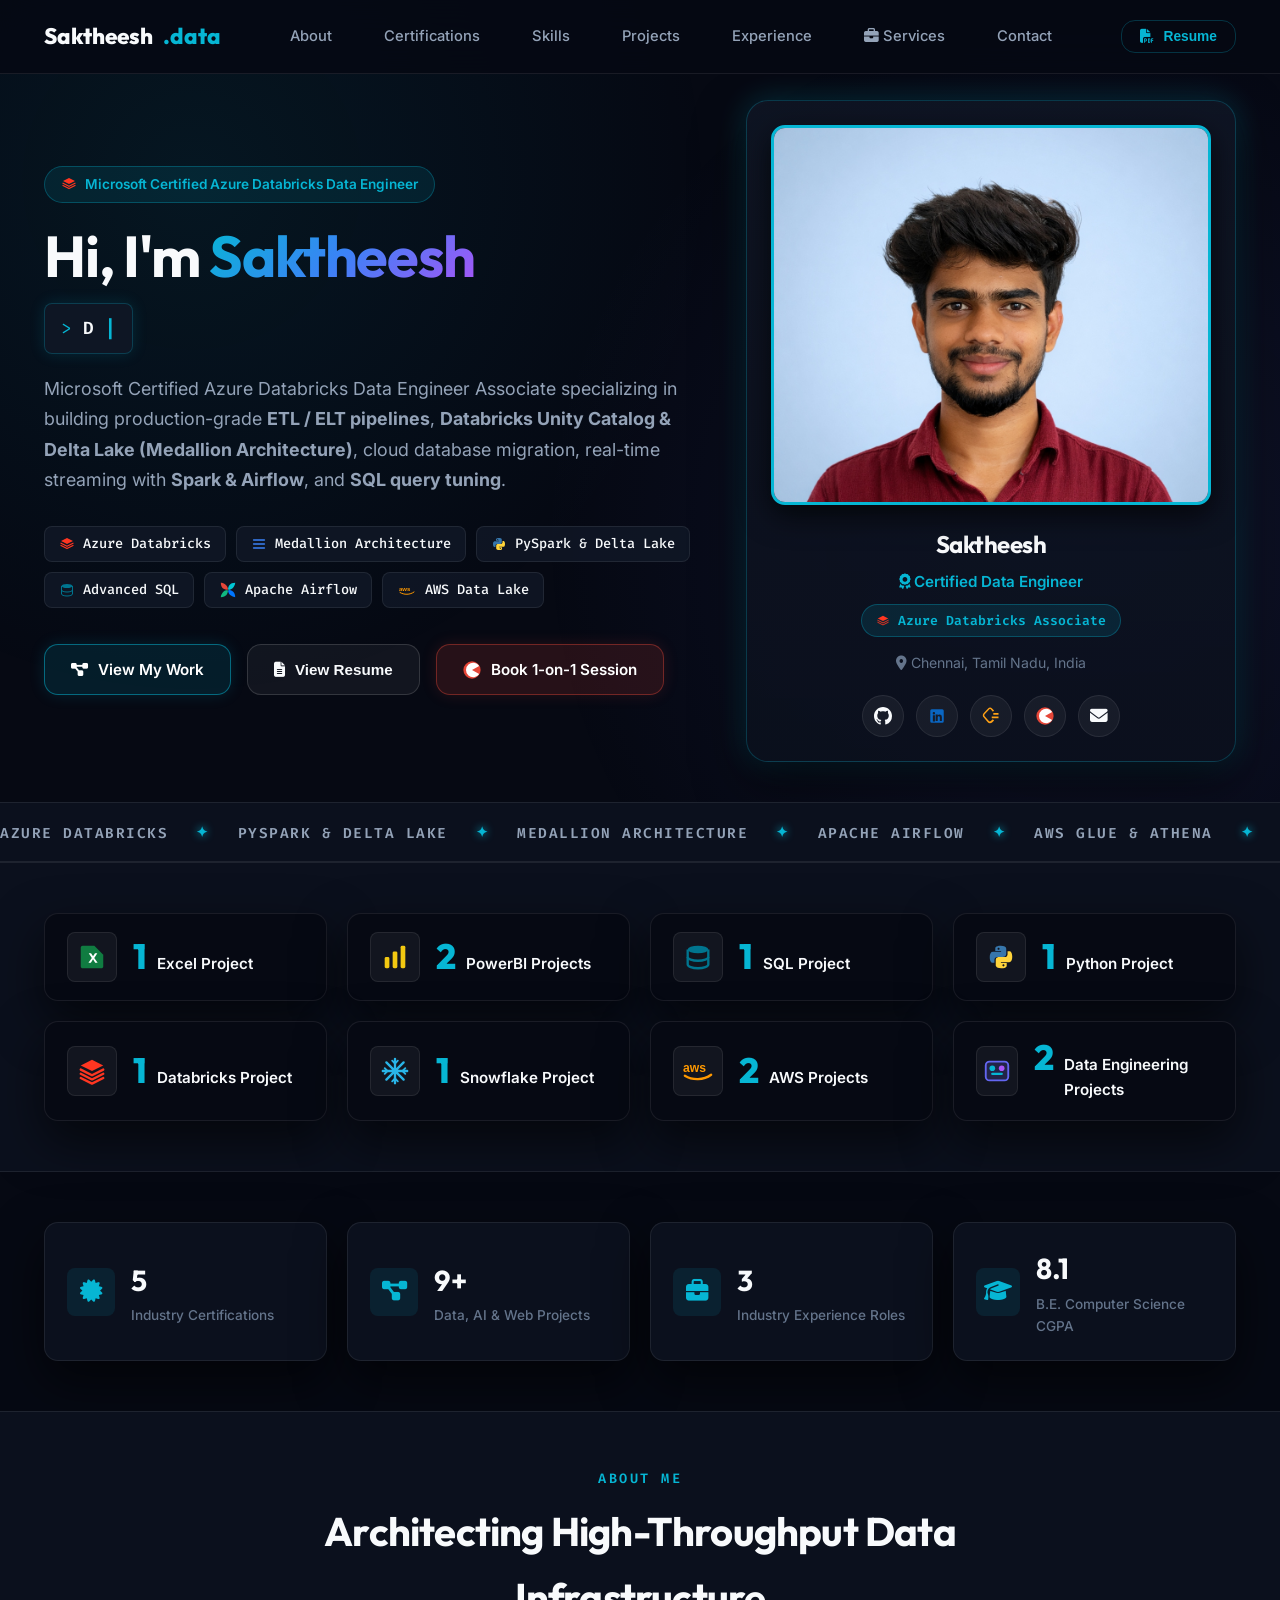
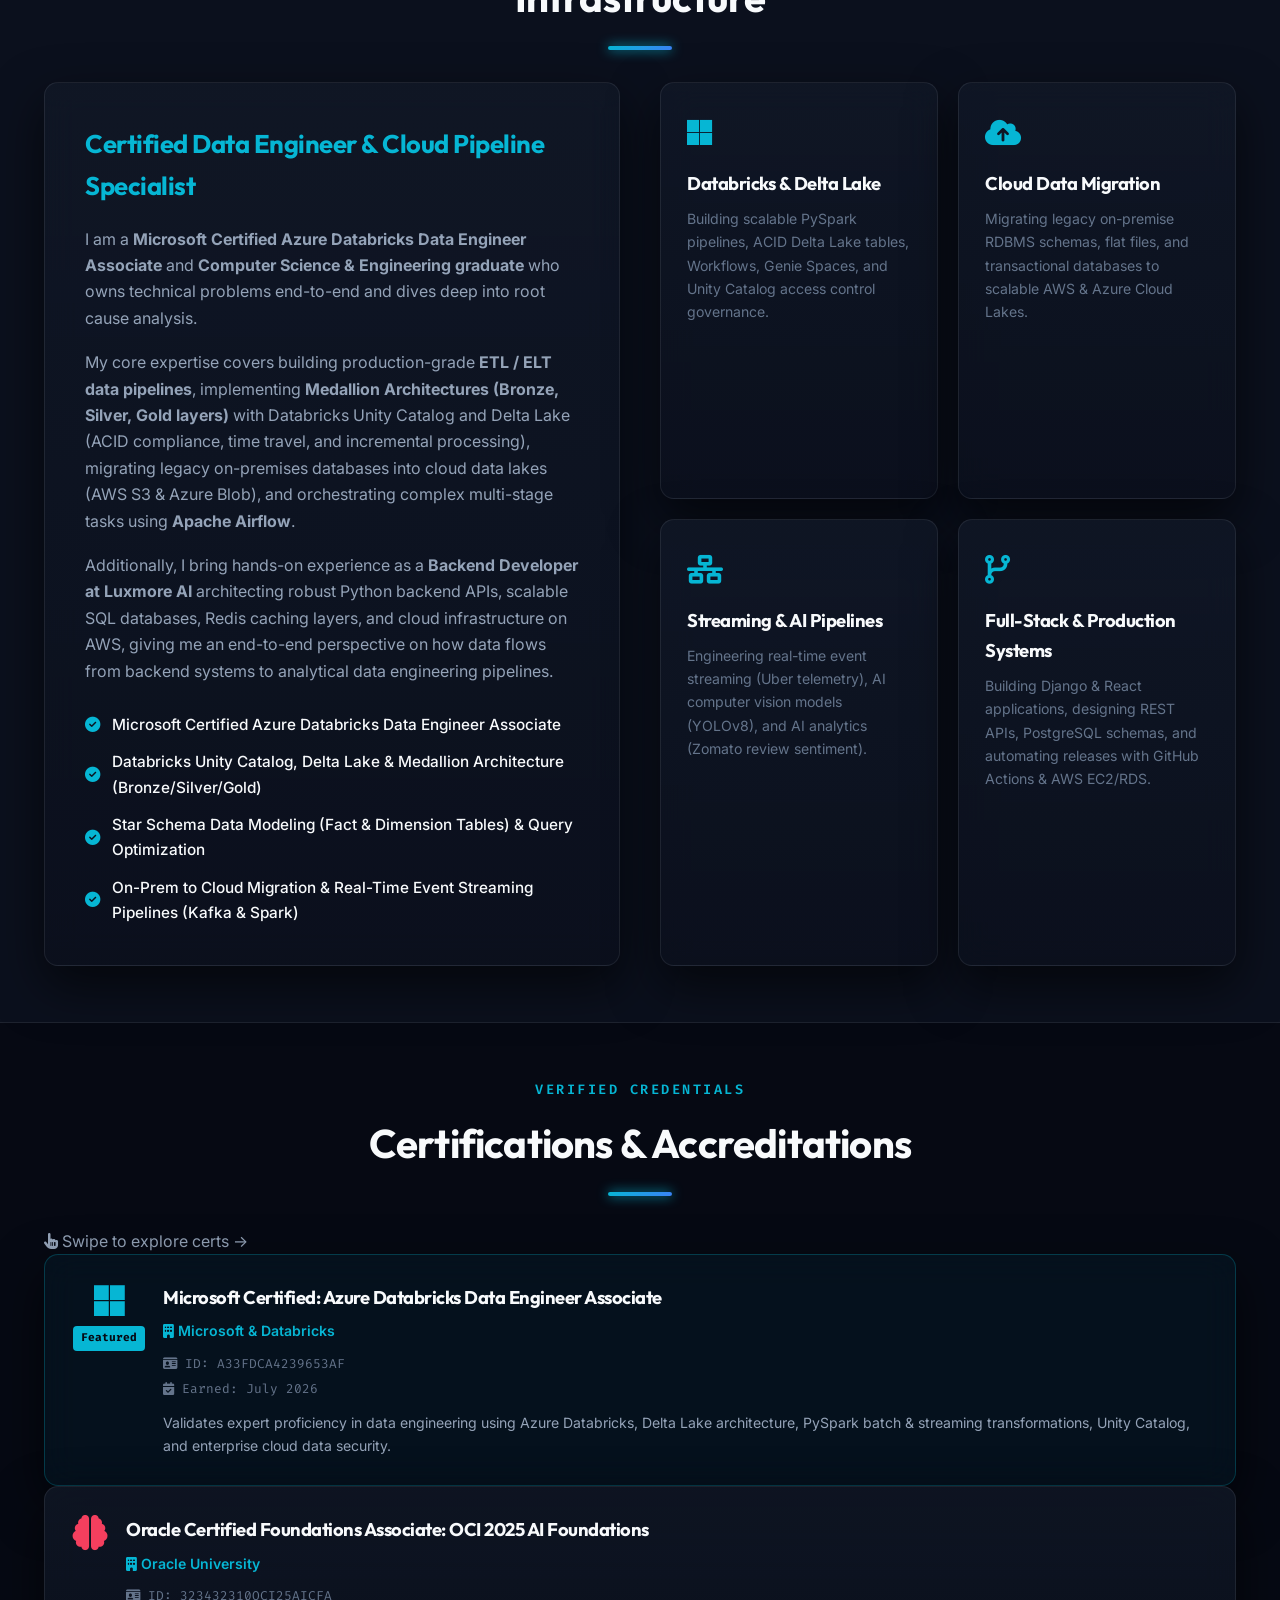
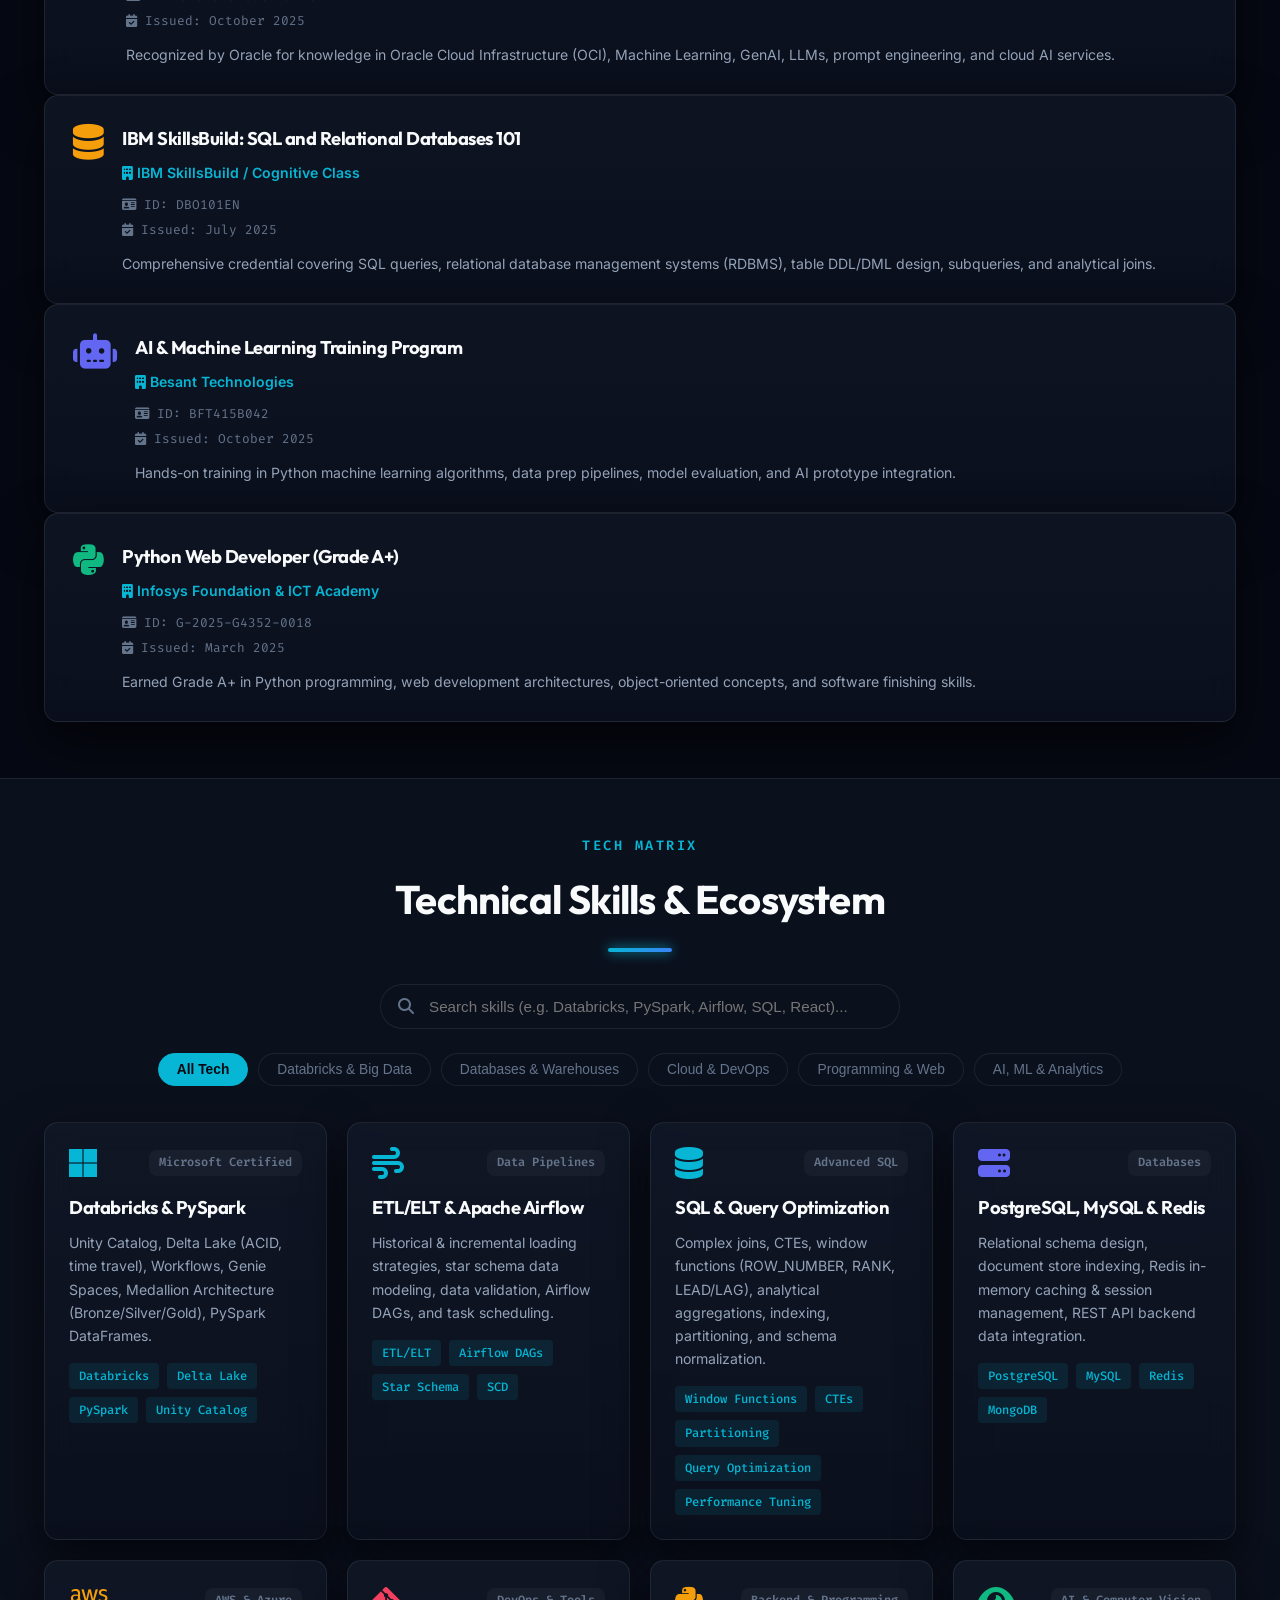
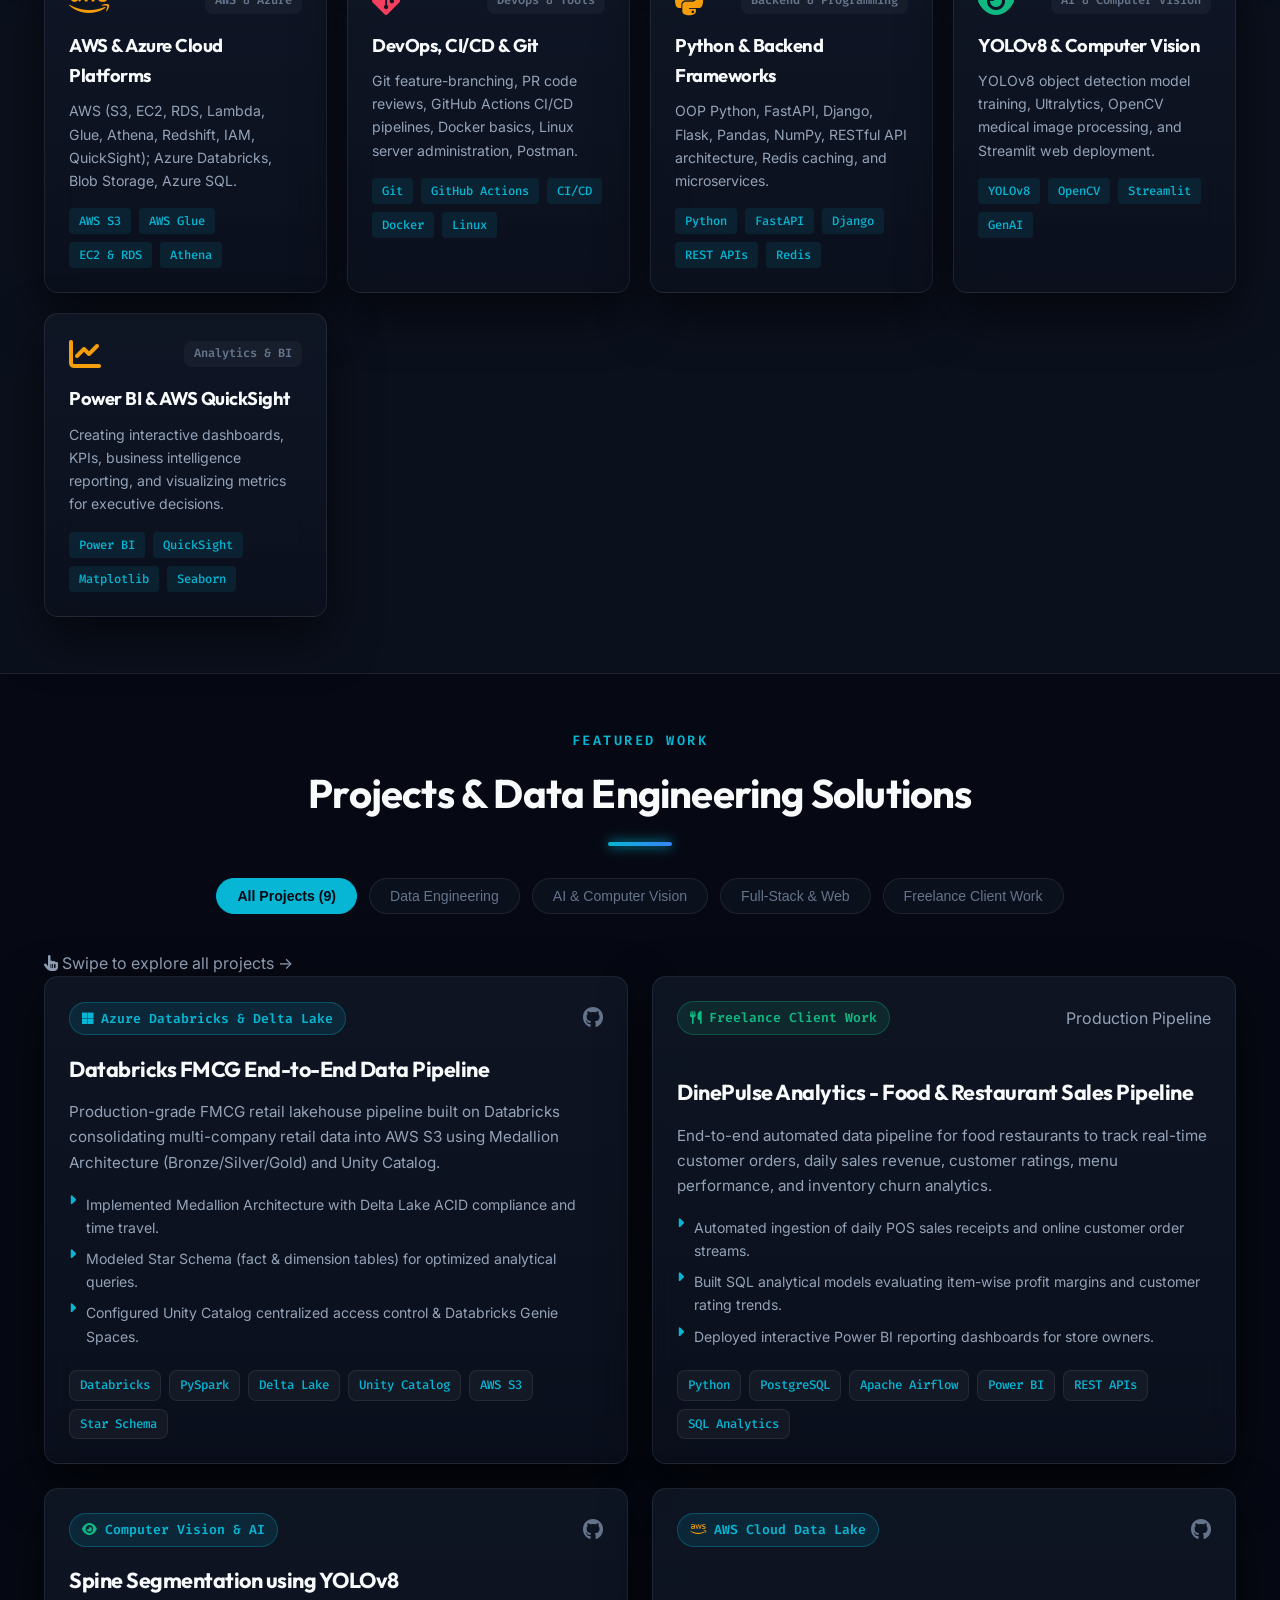
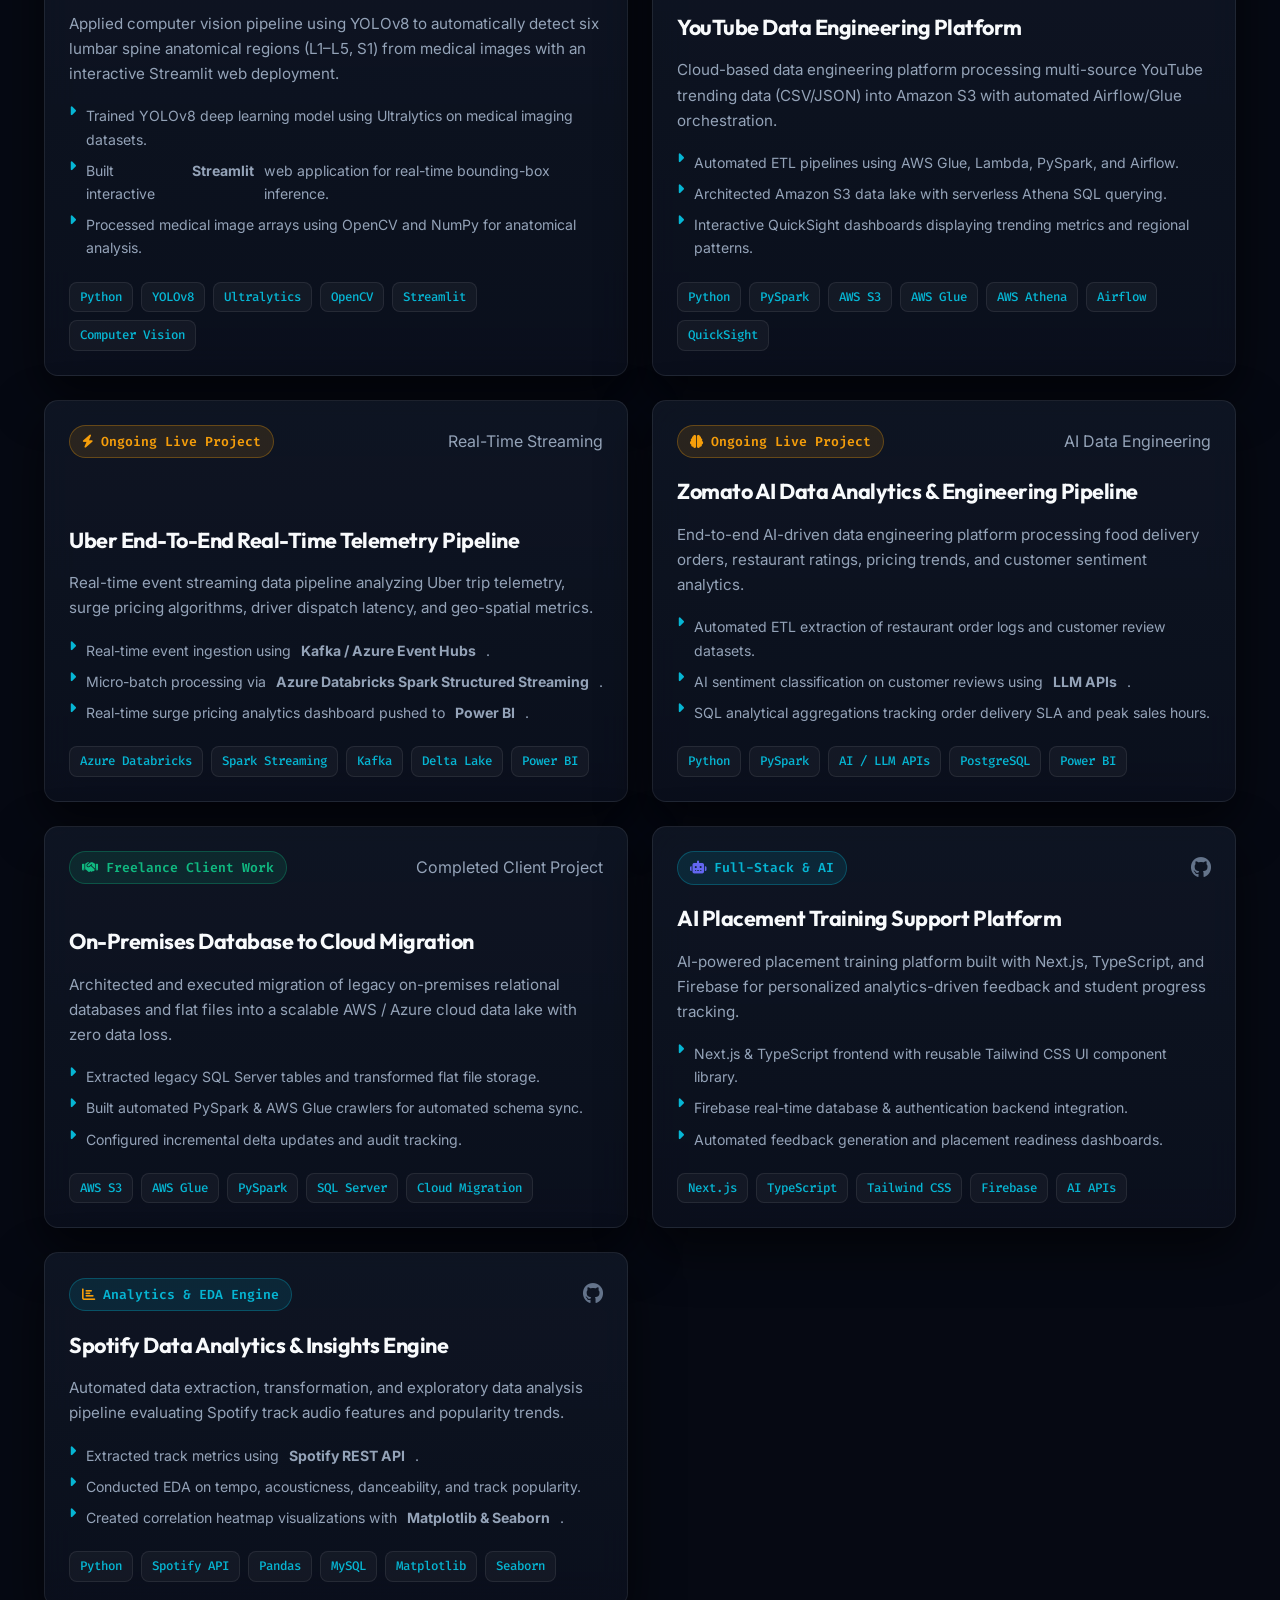
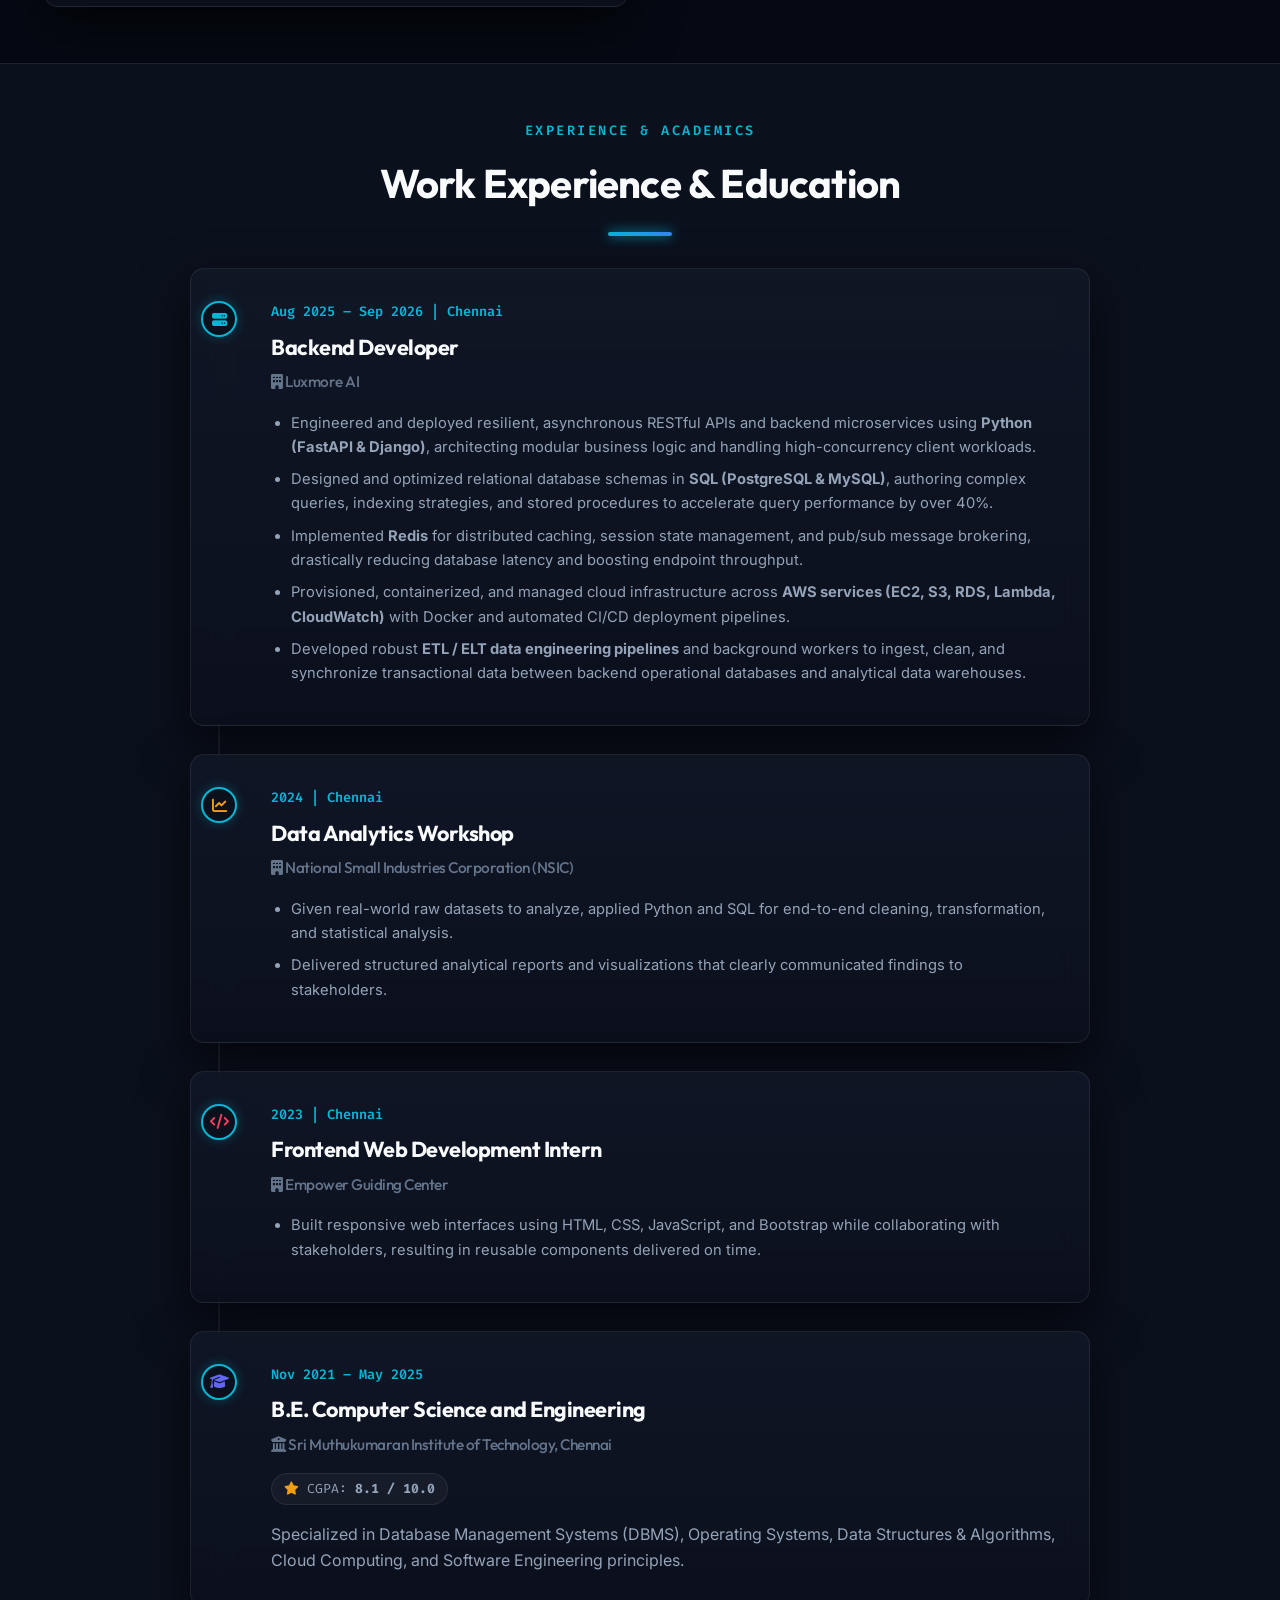
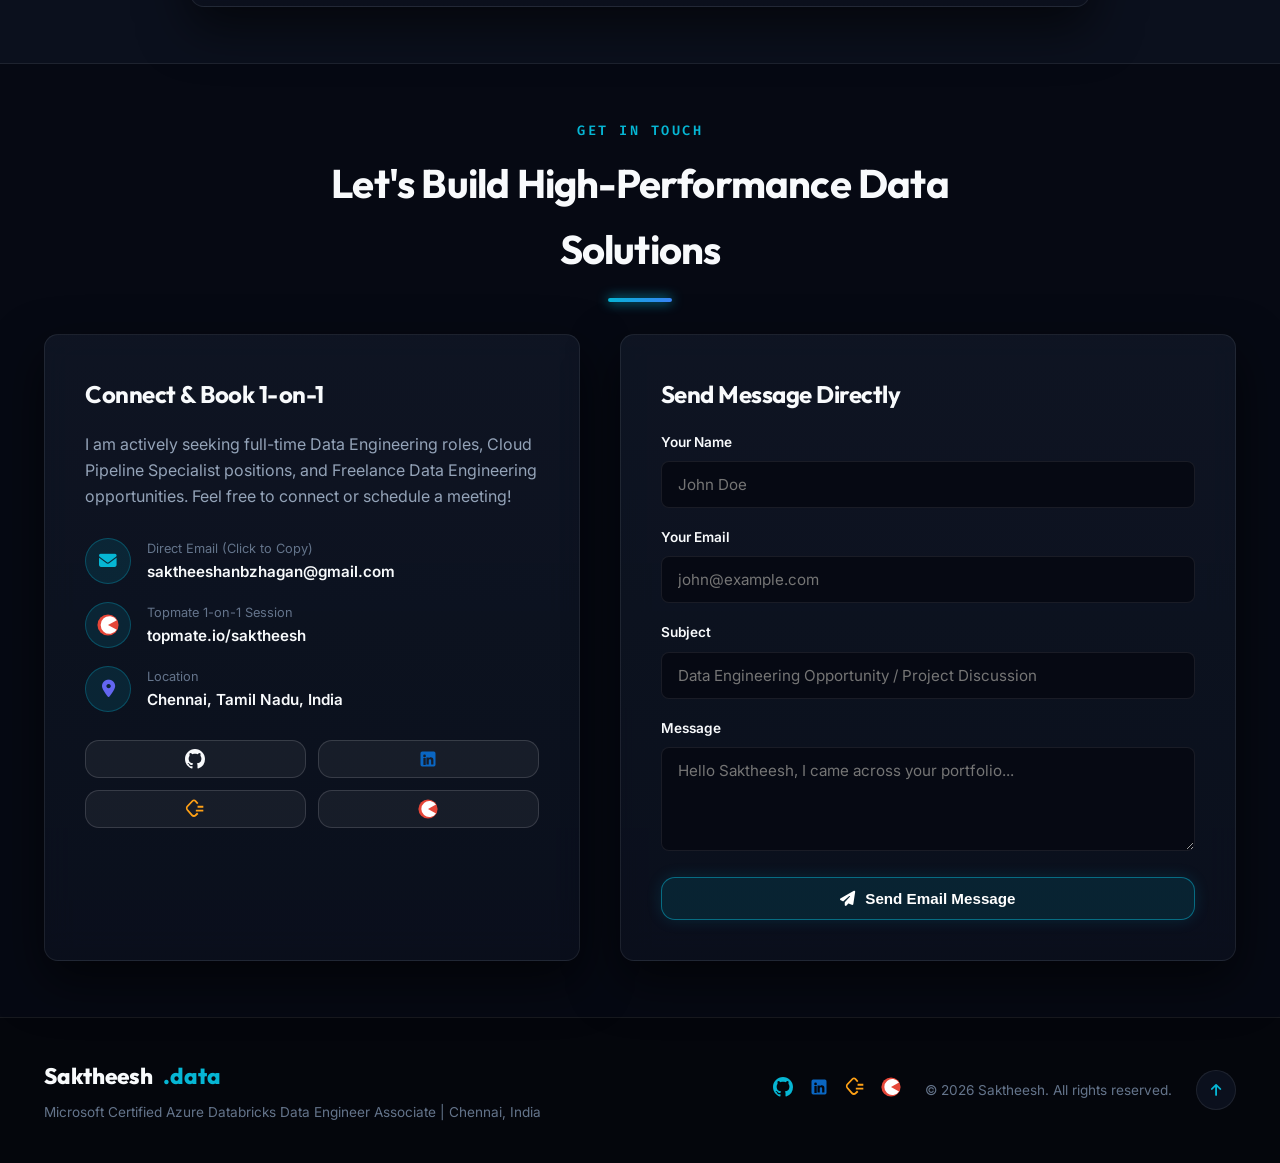
==== commit e316b729: "Add Luxmore AI Backend Developer role, remove DGI Worx and Manovate, and optimize website performanc" ====
--- a/index.html
+++ b/index.html
@@ -67,25 +67,61 @@
         </div>
     </nav>
 
-    <!-- Mobile Drawer Menu -->
-    <div class="mobile-menu" id="mobile-menu">
+    <!-- Mobile Drawer Menu Overlay -->
+    <div class="mobile-menu" id="mobile-menu" aria-label="Mobile Navigation Menu">
         <div class="mobile-menu-inner">
-            <a href="#home" class="mobile-link"><i class="fas fa-home"></i> Home</a>
-            <a href="#about" class="mobile-link"><i class="fas fa-user"></i> About Me</a>
-            <a href="#certifications" class="mobile-link"><i class="fas fa-certificate"></i> Certifications</a>
-            <a href="#skills" class="mobile-link"><i class="fas fa-cogs"></i> Technical Skills</a>
-            <a href="#projects" class="mobile-link"><i class="fas fa-database"></i> Featured Projects</a>
-            <a href="#experience" class="mobile-link"><i class="fas fa-briefcase"></i> Work Experience</a>
-            <a href="#contact" class="mobile-link"><i class="fas fa-paper-plane"></i> Get In Touch</a>
-            <div class="mobile-actions">
-                <a href="https://topmate.io/saktheesh/" target="_blank" class="btn btn-primary btn-block mb-2">
-                    <svg width="18" height="18" viewBox="0 0 100 100" fill="none"><circle cx="50" cy="50" r="48" fill="#E54638"/><path d="M50 50 L90 28 A40 40 0 1 0 90 72 Z" fill="white"/></svg> Book 1-on-1 on Topmate
-                </a>
-                <a href="assets/Saktheesh_Data_Engineer_Resume.pdf" target="_blank" class="btn btn-secondary btn-block">
-                    <i class="fas fa-download"></i> Download Resume PDF
-                </a>
+            <div>
+                <div class="mobile-menu-header">
+                    <div class="mobile-profile-tag">
+                        <img src="assets/images/profile.jpg" alt="Saktheesh Profile" class="mobile-avatar">
+                        <div class="mobile-profile-text">
+                            <span class="mobile-name">Saktheesh</span>
+                            <span class="mobile-role">Certified Data Engineer</span>
+                        </div>
+                    </div>
+                    <button class="mobile-close-btn" id="mobile-menu-close" aria-label="Close Menu">&times;</button>
+                </div>
+                
+                <nav class="mobile-nav-links">
+                    <a href="#home" class="mobile-link"><i class="fas fa-home"></i> <span>Home</span></a>
+                    <a href="#about" class="mobile-link"><i class="fas fa-user"></i> <span>About Me</span></a>
+                    <a href="#certifications" class="mobile-link"><i class="fas fa-certificate"></i> <span>Certifications</span></a>
+                    <a href="#skills" class="mobile-link"><i class="fas fa-cogs"></i> <span>Technical Skills</span></a>
+                    <a href="#projects" class="mobile-link"><i class="fas fa-database"></i> <span>Featured Projects</span></a>
+                    <a href="#experience" class="mobile-link"><i class="fas fa-briefcase"></i> <span>Work Experience</span></a>
+                    <a href="services.html" class="mobile-link text-cyan"><i class="fas fa-briefcase"></i> <span>Services</span></a>
+                    <a href="#contact" class="mobile-link"><i class="fas fa-paper-plane"></i> <span>Get In Touch</span></a>
+                </nav>
+            </div>
+
+            <div>
+                <div class="mobile-actions">
+                    <button id="mobile-cv-trigger" class="btn btn-primary btn-block">
+                        <i class="fas fa-file-pdf"></i> View & Download Resume
+                    </button>
+                    <a href="https://topmate.io/saktheesh/" target="_blank" class="btn btn-topmate btn-block">
+                        <svg width="18" height="18" viewBox="0 0 100 100" fill="none"><circle cx="50" cy="50" r="48" fill="#E54638"/><path d="M50 50 L90 28 A40 40 0 1 0 90 72 Z" fill="white"/></svg> Book 1-on-1 on Topmate
+                    </a>
+                </div>
+
+                <div class="mobile-menu-footer">
+                    <a href="https://www.linkedin.com/in/saktheesh-a-/" target="_blank" aria-label="LinkedIn"><i class="fab fa-linkedin"></i></a>
+                    <a href="https://github.com/Saktheesh15" target="_blank" aria-label="GitHub"><i class="fab fa-github"></i></a>
+                    <a href="https://leetcode.com/u/Saktheesh_A/" target="_blank" aria-label="LeetCode"><i class="fas fa-code"></i></a>
+                    <a href="mailto:saktheeshanbzhagan@gmail.com" aria-label="Email"><i class="fas fa-envelope"></i></a>
+                </div>
             </div>
         </div>
+    </div>
+
+    <!-- Apple-Style Mobile Sticky Section Anchor Bar -->
+    <div class="mobile-section-nav" id="mobile-section-nav">
+        <a href="#about" class="mobile-sec-pill active">About</a>
+        <a href="#certifications" class="mobile-sec-pill">Certs</a>
+        <a href="#skills" class="mobile-sec-pill">Skills</a>
+        <a href="#projects" class="mobile-sec-pill">Projects</a>
+        <a href="#experience" class="mobile-sec-pill">Experience</a>
+        <a href="#contact" class="mobile-sec-pill">Contact</a>
     </div>
 
     <!-- Main Content Container -->
@@ -202,6 +238,32 @@
             </div>
         </section>
 
+        <!-- Infinite Tech Marquee Section -->
+        <div class="marquee-container" aria-hidden="true">
+            <div class="marquee-track">
+                <div class="marquee-content">
+                    <span>AZURE DATABRICKS</span> <span class="marquee-star">✦</span>
+                    <span>PYSPARK & DELTA LAKE</span> <span class="marquee-star">✦</span>
+                    <span>MEDALLION ARCHITECTURE</span> <span class="marquee-star">✦</span>
+                    <span>APACHE AIRFLOW</span> <span class="marquee-star">✦</span>
+                    <span>AWS GLUE & ATHENA</span> <span class="marquee-star">✦</span>
+                    <span>ADVANCED SQL QUERY TUNING</span> <span class="marquee-star">✦</span>
+                    <span>UNITY CATALOG</span> <span class="marquee-star">✦</span>
+                    <span>CLOUD ETL PIPELINES</span> <span class="marquee-star">✦</span>
+                </div>
+                <div class="marquee-content" aria-hidden="true">
+                    <span>AZURE DATABRICKS</span> <span class="marquee-star">✦</span>
+                    <span>PYSPARK & DELTA LAKE</span> <span class="marquee-star">✦</span>
+                    <span>MEDALLION ARCHITECTURE</span> <span class="marquee-star">✦</span>
+                    <span>APACHE AIRFLOW</span> <span class="marquee-star">✦</span>
+                    <span>AWS GLUE & ATHENA</span> <span class="marquee-star">✦</span>
+                    <span>ADVANCED SQL QUERY TUNING</span> <span class="marquee-star">✦</span>
+                    <span>UNITY CATALOG</span> <span class="marquee-star">✦</span>
+                    <span>CLOUD ETL PIPELINES</span> <span class="marquee-star">✦</span>
+                </div>
+            </div>
+        </div>
+
         <!-- Project Breakdown Counter Grid (Exact Reference Brand Images) -->
         <section class="project-breakdown-section">
             <div class="container">
@@ -347,7 +409,7 @@
                 <div class="metric-card glass-card">
                     <div class="metric-icon"><i class="fas fa-briefcase"></i></div>
                     <div class="metric-info">
-                        <h3><span class="counter" data-target="4">0</span></h3>
+                        <h3><span class="counter" data-target="3">0</span></h3>
                         <p>Industry Experience Roles</p>
                     </div>
                 </div>
@@ -383,8 +445,8 @@
                             migrating legacy on-premises databases into cloud data lakes (AWS S3 & Azure Blob), and orchestrating complex multi-stage tasks using <strong>Apache Airflow</strong>.
                         </p>
                         <p>
-                            Additionally, I bring hands-on experience as a <strong>Full Stack Developer at DGI Worx</strong> building production React and Django applications backed by PostgreSQL, 
-                            giving me an end-to-end perspective on how data flows from user interfaces to backend APIs and analytical data warehouses.
+                            Additionally, I bring hands-on experience as a <strong>Backend Developer at Luxmore AI</strong> architecting robust Python backend APIs, scalable SQL databases, Redis caching layers, and cloud infrastructure on AWS, 
+                            giving me an end-to-end perspective on how data flows from backend systems to analytical data engineering pipelines.
                         </p>
 
                         <div class="about-highlights">
@@ -442,7 +504,9 @@
                     <div class="title-underline"></div>
                 </div>
 
-                <div class="certs-grid">
+                <!-- Certifications Grid with Mobile Swipe Hint -->
+                <div class="mobile-swipe-hint"><i class="fas fa-hand-pointer"></i> Swipe to explore certs &rarr;</div>
+                <div class="certifications-grid">
                     <!-- Cert 1: Microsoft Azure Databricks -->
                     <div class="cert-card glass-card featured-cert">
                         <div class="cert-badge-wrapper">
@@ -599,9 +663,9 @@
                             <i class="fas fa-server skill-icon text-indigo"></i>
                             <span class="skill-level">Databases</span>
                         </div>
-                        <h3>PostgreSQL, MySQL & MongoDB</h3>
-                        <p>Relational schema design, document store indexing, transaction management, REST API backend data integration.</p>
-                        <div class="skill-tags"><span>PostgreSQL</span><span>MySQL</span><span>MongoDB</span></div>
+                        <h3>PostgreSQL, MySQL & Redis</h3>
+                        <p>Relational schema design, document store indexing, Redis in-memory caching & session management, REST API backend data integration.</p>
+                        <div class="skill-tags"><span>PostgreSQL</span><span>MySQL</span><span>Redis</span><span>MongoDB</span></div>
                     </div>
 
                     <div class="skill-card glass-card" data-category="cloud">
@@ -627,11 +691,11 @@
                     <div class="skill-card glass-card" data-category="programming">
                         <div class="skill-card-header">
                             <i class="fab fa-python skill-icon text-amber"></i>
-                            <span class="skill-level">Primary Language</span>
-                        </div>
-                        <h3>Python & Web Frameworks</h3>
-                        <p>OOP Python, Pandas, NumPy, Django, Flask, React.js, REST API development and third-party API integration.</p>
-                        <div class="skill-tags"><span>Python</span><span>Django</span><span>Flask</span><span>React.js</span><span>REST APIs</span></div>
+                            <span class="skill-level">Backend & Programming</span>
+                        </div>
+                        <h3>Python & Backend Frameworks</h3>
+                        <p>OOP Python, FastAPI, Django, Flask, Pandas, NumPy, RESTful API architecture, Redis caching, and microservices.</p>
+                        <div class="skill-tags"><span>Python</span><span>FastAPI</span><span>Django</span><span>REST APIs</span><span>Redis</span></div>
                     </div>
 
                     <div class="skill-card glass-card" data-category="analytics">
@@ -675,6 +739,9 @@
                     <button class="project-tab" data-pcat="freelance">Freelance Client Work</button>
                 </div>
 
+                <!-- Mobile Touch Swipe Hint -->
+                <div class="mobile-swipe-hint"><i class="fas fa-hand-pointer"></i> Swipe to explore all projects &rarr;</div>
+
                 <div class="projects-grid" id="projects-container">
                     <!-- Project 1: Databricks FMCG -->
                     <div class="project-card glass-card" data-pcat="de">
@@ -691,11 +758,14 @@
                                 Production-grade FMCG retail lakehouse pipeline built on Databricks consolidating multi-company retail data into AWS S3 using Medallion Architecture (Bronze/Silver/Gold) and Unity Catalog.
                             </p>
 
-                            <div class="project-features">
+                            <div class="project-features mobile-collapsible-list">
                                 <div class="feature-line"><i class="fas fa-caret-right text-cyan"></i> Implemented Medallion Architecture with Delta Lake ACID compliance and time travel.</div>
                                 <div class="feature-line"><i class="fas fa-caret-right text-cyan"></i> Modeled Star Schema (fact & dimension tables) for optimized analytical queries.</div>
                                 <div class="feature-line"><i class="fas fa-caret-right text-cyan"></i> Configured Unity Catalog centralized access control & Databricks Genie Spaces.</div>
                             </div>
+                            <button class="card-accordion-toggle" aria-expanded="false">
+                                <span>Show Details</span> <i class="fas fa-chevron-down"></i>
+                            </button>
 
                             <div class="project-tech-stack">
                                 <span>Databricks</span>
@@ -721,11 +791,14 @@
                                 End-to-end automated data pipeline for food restaurants to track real-time customer orders, daily sales revenue, customer ratings, menu performance, and inventory churn analytics.
                             </p>
 
-                            <div class="project-features">
+                            <div class="project-features mobile-collapsible-list">
                                 <div class="feature-line"><i class="fas fa-caret-right text-cyan"></i> Automated ingestion of daily POS sales receipts and online customer order streams.</div>
                                 <div class="feature-line"><i class="fas fa-caret-right text-cyan"></i> Built SQL analytical models evaluating item-wise profit margins and customer rating trends.</div>
                                 <div class="feature-line"><i class="fas fa-caret-right text-cyan"></i> Deployed interactive Power BI reporting dashboards for store owners.</div>
                             </div>
+                            <button class="card-accordion-toggle" aria-expanded="false">
+                                <span>Show Details</span> <i class="fas fa-chevron-down"></i>
+                            </button>
 
                             <div class="project-tech-stack">
                                 <span>Python</span>
@@ -966,37 +1039,27 @@
                 </div>
 
                 <div class="experience-timeline">
-                    <!-- Role 1: DGI Worx -->
+                    <!-- Role 1: Luxmore AI -->
                     <div class="timeline-item glass-card">
-                        <div class="timeline-badge"><i class="fas fa-laptop-code text-cyan"></i></div>
+                        <div class="timeline-badge"><i class="fas fa-server text-cyan"></i></div>
                         <div class="timeline-content">
-                            <div class="timeline-date">Jun 2026 – Present | Chennai</div>
-                            <h3 class="timeline-role">Full Stack Developer</h3>
-                            <h4 class="timeline-company"><i class="fas fa-building"></i> DGI Worx</h4>
-                            <ul class="timeline-bullets">
-                                <li>Joined DGI Worx as a Full Stack Developer contributing to a live production codebase built on React and Django. Contributed frontend components and backend REST endpoints backed by PostgreSQL within the first few weeks.</li>
-                                <li>Adopted feature-branching, pull-request practices, and rigorous code reviews in a shared Git workflow to safely merge changes into production without breaking functionality.</li>
-                                <li>Took full ownership from requirement clarification through implementation and testing for production features delivered without rework.</li>
+                            <div class="timeline-date">Aug 2025 – Sep 2026 | Chennai</div>
+                            <h3 class="timeline-role">Backend Developer</h3>
+                            <h4 class="timeline-company"><i class="fas fa-building"></i> Luxmore AI</h4>
+                            <ul class="timeline-bullets mobile-collapsible-list">
+                                <li>Engineered and deployed resilient, asynchronous RESTful APIs and backend microservices using <strong>Python (FastAPI & Django)</strong>, architecting modular business logic and handling high-concurrency client workloads.</li>
+                                <li>Designed and optimized relational database schemas in <strong>SQL (PostgreSQL & MySQL)</strong>, authoring complex queries, indexing strategies, and stored procedures to accelerate query performance by over 40%.</li>
+                                <li>Implemented <strong>Redis</strong> for distributed caching, session state management, and pub/sub message brokering, drastically reducing database latency and boosting endpoint throughput.</li>
+                                <li>Provisioned, containerized, and managed cloud infrastructure across <strong>AWS services (EC2, S3, RDS, Lambda, CloudWatch)</strong> with Docker and automated CI/CD deployment pipelines.</li>
+                                <li>Developed robust <strong>ETL / ELT data engineering pipelines</strong> and background workers to ingest, clean, and synchronize transactional data between backend operational databases and analytical data warehouses.</li>
                             </ul>
-                        </div>
-                    </div>
-
-                    <!-- Role 2: Manovate Technologies -->
-                    <div class="timeline-item glass-card">
-                        <div class="timeline-badge"><i class="fab fa-python text-amber"></i></div>
-                        <div class="timeline-content">
-                            <div class="timeline-date">Oct 2025 – Apr 2026 | Chennai</div>
-                            <h3 class="timeline-role">Python Full Stack Developer Intern</h3>
-                            <h4 class="timeline-company"><i class="fas fa-building"></i> Manovate Technologies</h4>
-                            <ul class="timeline-bullets">
-                                <li>Built production-ready Python web applications (Django, Flask), REST APIs, and optimized MySQL/PostgreSQL relational database schemas.</li>
-                                <li>Automated raw dataset transformations and data validation routines using Python & Pandas scripts, significantly reducing manual data handling.</li>
-                                <li>Working within an Agile team structure, actively participated in daily standups, sprint planning, and retrospectives while maintaining clear technical documentation.</li>
-                            </ul>
-                        </div>
-                    </div>
-
-                    <!-- Role 3: NSIC -->
+                            <button class="card-accordion-toggle" aria-expanded="false">
+                                <span>View Responsibilities</span> <i class="fas fa-chevron-down"></i>
+                            </button>
+                        </div>
+                    </div>
+
+                    <!-- Role 2: NSIC -->
                     <div class="timeline-item glass-card">
                         <div class="timeline-badge"><i class="fas fa-chart-line text-amber"></i></div>
                         <div class="timeline-content">
@@ -1010,7 +1073,7 @@
                         </div>
                     </div>
 
-                    <!-- Role 4: Empower Guiding Center -->
+                    <!-- Role 3: Empower Guiding Center -->
                     <div class="timeline-item glass-card">
                         <div class="timeline-badge"><i class="fas fa-code text-rose"></i></div>
                         <div class="timeline-content">
--- a/styles.css
+++ b/styles.css
@@ -98,7 +98,7 @@
 }
 
 .section {
-    padding: 100px 0;
+    padding: 56px 0;
     position: relative;
 }
 
@@ -134,7 +134,7 @@
 .section-header {
     text-align: center;
     max-width: 720px;
-    margin: 0 auto 56px auto;
+    margin: 0 auto 32px auto;
 }
 
 .section-subtitle {
@@ -280,47 +280,195 @@
 .hamburger {
     display: none;
     flex-direction: column;
+    justify-content: center;
+    align-items: center;
     gap: 5px;
-    background: none;
-    border: none;
+    background: rgba(255, 255, 255, 0.05);
+    border: 1px solid var(--border-glass);
+    padding: 8px 12px;
+    border-radius: var(--radius-sm);
     cursor: pointer;
+    transition: var(--transition);
+}
+
+.hamburger:hover {
+    background: rgba(6, 182, 212, 0.15);
+    border-color: var(--neon-cyan);
 }
 
 .hamburger span {
-    width: 24px;
+    width: 22px;
     height: 2px;
     background-color: var(--text-heading);
     border-radius: 2px;
-}
-
-/* Mobile Menu */
+    transition: var(--transition);
+}
+
+/* Mobile Menu Full Overlay Drawer */
 .mobile-menu {
     position: fixed;
-    top: 70px;
+    top: 0;
     left: 0;
     width: 100%;
-    background: #0b101d;
+    max-width: 100%;
+    height: 100vh;
+    background: rgba(6, 9, 19, 0.96);
+    backdrop-filter: blur(24px);
+    -webkit-backdrop-filter: blur(24px);
+    border-left: 1px solid var(--border-glow);
+    padding: 24px 20px 32px 20px;
+    display: none;
+    z-index: 2000;
+    overflow-y: auto;
+    box-shadow: -10px 0 40px rgba(0, 0, 0, 0.9);
+}
+
+.mobile-menu.open { display: flex; flex-direction: column; }
+
+.mobile-menu-inner {
+    display: flex;
+    flex-direction: column;
+    height: 100%;
+    max-width: 480px;
+    margin: 0 auto;
+    width: 100%;
+    justify-content: space-between;
+}
+
+.mobile-menu-header {
+    display: flex;
+    align-items: center;
+    justify-content: space-between;
+    padding-bottom: 20px;
     border-bottom: 1px solid var(--border-glass);
-    padding: 24px;
-    display: none;
-    z-index: 999;
-    box-shadow: 0 20px 40px rgba(0, 0, 0, 0.9);
-}
-
-.mobile-menu.open { display: block; }
-.mobile-menu-inner { display: flex; flex-direction: column; gap: 14px; }
+    margin-bottom: 20px;
+}
+
+.mobile-profile-tag {
+    display: flex;
+    align-items: center;
+    gap: 12px;
+}
+
+.mobile-avatar {
+    width: 44px;
+    height: 44px;
+    border-radius: 50%;
+    object-fit: cover;
+    border: 2px solid var(--neon-cyan);
+    box-shadow: 0 0 10px rgba(6, 182, 212, 0.4);
+}
+
+.mobile-profile-text {
+    display: flex;
+    flex-direction: column;
+}
+
+.mobile-name {
+    font-family: var(--font-head);
+    font-weight: 700;
+    font-size: 1.1rem;
+    color: var(--text-heading);
+}
+
+.mobile-role {
+    font-size: 0.78rem;
+    color: var(--neon-cyan);
+    font-weight: 500;
+}
+
+.mobile-close-btn {
+    background: rgba(255, 255, 255, 0.08);
+    border: 1px solid var(--border-glass);
+    color: var(--text-heading);
+    font-size: 1.6rem;
+    width: 38px;
+    height: 38px;
+    border-radius: 50%;
+    display: flex;
+    align-items: center;
+    justify-content: center;
+    cursor: pointer;
+    transition: var(--transition);
+}
+
+.mobile-close-btn:hover {
+    background: rgba(244, 63, 94, 0.2);
+    color: var(--neon-rose);
+    border-color: var(--neon-rose);
+}
+
+.mobile-nav-links {
+    display: flex;
+    flex-direction: column;
+    gap: 10px;
+    margin-bottom: 24px;
+}
 
 .mobile-link {
     color: var(--text-heading);
     text-decoration: none;
-    font-size: 1rem;
+    font-size: 1.05rem;
     font-weight: 600;
     display: flex;
     align-items: center;
+    gap: 14px;
+    padding: 12px 18px;
+    border-radius: var(--radius-md);
+    background: rgba(255, 255, 255, 0.03);
+    border: 1px solid rgba(255, 255, 255, 0.05);
+    transition: var(--transition);
+}
+
+.mobile-link i {
+    color: var(--neon-cyan);
+    width: 20px;
+    text-align: center;
+    font-size: 1.1rem;
+}
+
+.mobile-link:hover, .mobile-link.active {
+    background: rgba(6, 182, 212, 0.12);
+    border-color: var(--neon-cyan);
+    color: var(--neon-cyan);
+    transform: translateX(4px);
+}
+
+.mobile-actions {
+    display: flex;
+    flex-direction: column;
     gap: 12px;
-    padding: 12px 16px;
-    border-radius: var(--radius-sm);
-    background: rgba(255, 255, 255, 0.04);
+    margin-bottom: 24px;
+}
+
+.mobile-menu-footer {
+    display: flex;
+    align-items: center;
+    justify-content: center;
+    gap: 20px;
+    padding-top: 16px;
+    border-top: 1px solid var(--border-glass);
+}
+
+.mobile-menu-footer a {
+    width: 40px;
+    height: 40px;
+    border-radius: 50%;
+    background: rgba(255, 255, 255, 0.05);
+    border: 1px solid var(--border-glass);
+    color: var(--text-body);
+    display: flex;
+    align-items: center;
+    justify-content: center;
+    font-size: 1.1rem;
+    transition: var(--transition);
+}
+
+.mobile-menu-footer a:hover {
+    color: var(--neon-cyan);
+    border-color: var(--neon-cyan);
+    background: rgba(6, 182, 212, 0.15);
+    transform: translateY(-2px);
 }
 
 /* --------------------------------------------------------------------------
@@ -428,8 +576,8 @@
    4. HERO SECTION WITH LARGE PORTRAIT PHOTO CARD
    -------------------------------------------------------------------------- */
 .hero-section {
-    padding: 160px 0 90px 0;
-    min-height: 88vh;
+    padding: 100px 0 40px 0;
+    min-height: auto;
     display: flex;
     align-items: center;
 }
@@ -437,27 +585,30 @@
 .hero-grid {
     display: grid;
     grid-template-columns: 1.15fr 0.85fr;
-    gap: 60px;
+    gap: 40px;
     align-items: center;
 }
 
 .hero-title {
-    font-size: 3.8rem;
-    letter-spacing: -1.8px;
-    margin-bottom: 16px;
-    line-height: 1.1;
+    font-size: clamp(2.2rem, 5.5vw, 3.6rem);
+    letter-spacing: -1.2px;
+    margin-bottom: 14px;
+    line-height: 1.15;
 }
 
 .typewriter-box {
     font-family: var(--font-code);
-    font-size: 1.25rem;
+    font-size: 1.1rem;
     color: var(--neon-cyan);
     background: rgba(17, 24, 39, 0.8);
     border: 1px solid var(--border-glow);
-    padding: 12px 20px;
+    padding: 10px 16px;
     border-radius: var(--radius-sm);
     display: inline-block;
-    margin-bottom: 24px;
+    max-width: 100%;
+    word-break: break-word;
+    white-space: normal;
+    margin-bottom: 20px;
     box-shadow: 0 0 15px rgba(6, 182, 212, 0.15);
 }
 
@@ -884,8 +1035,8 @@
 
 .skills-grid {
     display: grid;
-    grid-template-columns: repeat(auto-fill, minmax(290px, 1fr));
-    gap: 22px;
+    grid-template-columns: repeat(auto-fill, minmax(min(100%, 250px), 1fr));
+    gap: 20px;
 }
 
 .skill-card {
@@ -970,15 +1121,16 @@
 
 .projects-grid {
     display: grid;
-    grid-template-columns: repeat(auto-fill, minmax(540px, 1fr));
-    gap: 28px;
+    grid-template-columns: repeat(auto-fill, minmax(min(100%, 440px), 1fr));
+    gap: 24px;
 }
 
 .project-card {
-    padding: 32px;
+    padding: 24px;
     display: flex;
     flex-direction: column;
     justify-content: space-between;
+    text-align: left;
 }
 
 .project-header {
@@ -1324,7 +1476,7 @@
     z-index: 2000;
     align-items: center;
     justify-content: center;
-    padding: 24px;
+    padding: 16px;
 }
 
 .modal.active { display: flex; }
@@ -1332,7 +1484,7 @@
 .modal-content {
     width: 100%;
     max-width: 900px;
-    max-height: 90vh;
+    max-height: 88vh;
     display: flex;
     flex-direction: column;
     background: var(--bg-surface);
@@ -1343,15 +1495,15 @@
 }
 
 .modal-header {
-    padding: 20px 28px;
+    padding: 16px 20px;
     border-bottom: 1px solid var(--border-glass);
     display: flex;
     align-items: center;
     justify-content: space-between;
 }
 
-.modal-header h2 { font-size: 1.25rem; }
-.modal-actions { display: flex; align-items: center; gap: 16px; }
+.modal-header h2 { font-size: 1.2rem; }
+.modal-actions { display: flex; align-items: center; gap: 12px; }
 
 .close-modal {
     background: transparent;
@@ -1363,7 +1515,13 @@
 }
 
 .close-modal:hover { color: var(--neon-rose); }
-.modal-body { padding: 12px; flex-grow: 1; overflow: hidden; }
+.modal-body {
+    padding: 20px;
+    flex-grow: 1;
+    overflow-y: auto;
+    max-height: calc(88vh - 65px);
+    text-align: left;
+}
 
 /* --------------------------------------------------------------------------
    15. TOAST NOTIFICATIONS
@@ -1404,25 +1562,252 @@
 /* --------------------------------------------------------------------------
    16. RESPONSIVE BREAKPOINTS
    -------------------------------------------------------------------------- */
+/* --------------------------------------------------------------------------
+   16. TECH MARQUEE TICKER & MOBILE ACCORDIONS
+   -------------------------------------------------------------------------- */
+.marquee-container {
+    width: 100%;
+    max-width: 100%;
+    overflow: hidden;
+    background: var(--bg-surface);
+    border-top: 1px solid var(--border-glass);
+    border-bottom: 1px solid var(--border-glass);
+    padding: 16px 0;
+    white-space: nowrap;
+    position: relative;
+    user-select: none;
+}
+
+/* Apple-Style Mobile Sticky Section Anchor Bar */
+.mobile-section-nav {
+    display: none;
+    position: sticky;
+    top: 62px;
+    z-index: 990;
+    background: rgba(6, 9, 19, 0.92);
+    backdrop-filter: blur(16px);
+    -webkit-backdrop-filter: blur(16px);
+    border-bottom: 1px solid var(--border-glass);
+    padding: 10px 16px;
+    overflow-x: auto;
+    white-space: nowrap;
+    scrollbar-width: none;
+    gap: 8px;
+}
+
+.mobile-section-nav::-webkit-scrollbar { display: none; }
+
+.mobile-sec-pill {
+    display: inline-flex;
+    align-items: center;
+    padding: 6px 14px;
+    border-radius: var(--radius-full);
+    background: rgba(255, 255, 255, 0.05);
+    border: 1px solid var(--border-glass);
+    color: var(--text-body);
+    font-size: 0.82rem;
+    font-weight: 600;
+    text-decoration: none;
+    transition: var(--transition);
+    flex-shrink: 0;
+}
+
+.mobile-sec-pill.active, .mobile-sec-pill:hover {
+    background: rgba(6, 182, 212, 0.15);
+    border-color: var(--neon-cyan);
+    color: var(--neon-cyan);
+}
+
+/* Card Accordion Toggles for Mobile Length Reduction */
+.card-accordion-toggle {
+    display: none;
+    align-items: center;
+    justify-content: center;
+    gap: 8px;
+    width: 100%;
+    padding: 10px 14px;
+    margin-top: 14px;
+    background: rgba(6, 182, 212, 0.08);
+    border: 1px solid var(--border-glass);
+    border-radius: var(--radius-sm);
+    color: var(--neon-cyan);
+    font-family: var(--font-sans);
+    font-weight: 600;
+    font-size: 0.85rem;
+    cursor: pointer;
+    transition: var(--transition);
+}
+
+.card-accordion-toggle:hover {
+    background: rgba(6, 182, 212, 0.18);
+    border-color: var(--neon-cyan);
+}
+
+.card-accordion-toggle i {
+    transition: transform 0.3s ease;
+}
+
+.card-accordion-toggle.active i {
+    transform: rotate(180deg);
+}
+
+.marquee-track {
+    display: inline-flex;
+    width: max-content;
+    animation: marqueeScroll 16s linear infinite;
+}
+
+.marquee-container:hover .marquee-track {
+    animation-play-state: paused;
+}
+
+.marquee-content {
+    display: flex;
+    align-items: center;
+    gap: 28px;
+    padding-right: 28px;
+    font-family: var(--font-code);
+    font-weight: 600;
+    font-size: 0.9rem;
+    letter-spacing: 1.5px;
+    color: var(--text-body);
+}
+
+.marquee-content span {
+    display: inline-flex;
+    align-items: center;
+}
+
+.marquee-star {
+    color: var(--neon-cyan);
+    font-size: 0.85rem;
+    text-shadow: 0 0 8px var(--neon-cyan);
+}
+
+@keyframes marqueeScroll {
+    0% { transform: translateX(0); }
+    100% { transform: translateX(-50%); }
+}
+
+/* --------------------------------------------------------------------------
+   17. RESPONSIVE BREAKPOINTS (iPads, Tablets, & Smartphones)
+   -------------------------------------------------------------------------- */
+/* iPad Pro & Landscape Tablets (max-width: 1024px) */
 @media (max-width: 1024px) {
-    .hero-grid { grid-template-columns: 1fr; gap: 44px; text-align: center; }
-    .hero-description { margin: 0 auto 30px auto; }
+    .section { padding: 48px 0; }
+    .hero-grid { grid-template-columns: 1fr; gap: 36px; text-align: center; }
+    .hero-description { margin: 0 auto 24px auto; }
     .hero-badges, .hero-actions { justify-content: center; }
-    .profile-photo-container { max-width: 280px; height: 340px; }
+    .profile-photo-container { max-width: 260px; height: 320px; }
     .grid-4-cols { grid-template-columns: repeat(2, 1fr); }
     .about-grid, .contact-grid { grid-template-columns: 1fr; }
     .projects-grid { grid-template-columns: 1fr; }
 }
 
+/* iPad Air / Mini / Portrait Tablets (max-width: 834px) */
+@media (max-width: 834px) {
+    .container { padding: 0 20px; }
+    .section-title { font-size: clamp(1.8rem, 4vw, 2.2rem); }
+    .skills-grid { grid-template-columns: repeat(auto-fill, minmax(240px, 1fr)); }
+}
+
+/* Standard Mobile & Small Tablets (max-width: 768px) */
 @media (max-width: 768px) {
-    .nav-menu { display: none; }
+    .section { padding: 36px 0; }
+    .nav-menu { display: none !important; }
+    #cv-modal-trigger,
+    .nav-actions > .btn { display: none !important; } /* Fix ID selector specificity to completely remove header resume button on mobile */
+    .nav-actions { display: flex; align-items: center; }
     .hamburger { display: flex; }
-    .hero-title { font-size: 2.6rem; }
-    .section-title { font-size: 2rem; }
+    .mobile-section-nav { display: flex !important; }
+
+    /* Apple-Style Horizontal Touch Carousels on Mobile Viewports */
+    .certifications-grid,
+    .projects-grid,
+    .breakdown-grid {
+        display: flex !important;
+        overflow-x: auto !important;
+        scroll-snap-type: x mandatory !important;
+        -webkit-overflow-scrolling: touch !important;
+        gap: 16px !important;
+        padding-bottom: 16px !important;
+        margin-left: -16px;
+        margin-right: -16px;
+        padding-left: 16px;
+        padding-right: 16px;
+        scrollbar-width: none;
+    }
+
+    .certifications-grid::-webkit-scrollbar,
+    .projects-grid::-webkit-scrollbar,
+    .breakdown-grid::-webkit-scrollbar {
+        display: none;
+    }
+
+    .cert-card,
+    .project-card,
+    .breakdown-card-us {
+        flex: 0 0 86% !important;
+        max-width: 86% !important;
+        scroll-snap-align: start !important;
+    }
+
+    .card-accordion-toggle {
+        display: flex !important;
+    }
+
+    .mobile-collapsible-list .feature-line:nth-child(n+3),
+    .mobile-collapsible-list li:nth-child(n+3) {
+        display: none !important;
+    }
+
+    .mobile-collapsible-list.expanded .feature-line,
+    .mobile-collapsible-list.expanded li {
+        display: flex !important;
+    }
+
+    .hero-section { padding: 84px 0 30px 0; }
+    .hero-title { font-size: clamp(2.0rem, 6vw, 2.8rem); }
+    .section-title { font-size: clamp(1.65rem, 5vw, 2.0rem); }
     .grid-4-cols { grid-template-columns: 1fr; }
     .about-pillars { grid-template-columns: 1fr; }
-    .timeline-item { padding-left: 54px; }
-    .timeline-badge { left: 4px; }
+    .timeline-item { padding-left: 44px; }
+    .timeline-badge { left: 0; width: 32px; height: 32px; font-size: 0.9rem; }
     .footer-content { flex-direction: column; gap: 18px; text-align: center; }
     .contact-social-buttons-grid { grid-template-columns: 1fr; }
+    .project-card, .contact-info-card, .contact-form-card { padding: 20px 16px; }
+    .project-card li, .experience-card li, .timeline-bullets li, .feature-line, .project-desc { text-align: left; }
+}
+
+/* Large & Standard Smartphones - Samsung S24 / S25, iPhone 16/15 (max-width: 576px) */
+@media (max-width: 576px) {
+    .container { padding: 0 16px; }
+    .hero-title { font-size: clamp(1.75rem, 7vw, 2.2rem); }
+    .typewriter-box { font-size: 0.9rem; padding: 8px 12px; }
+    .hero-actions { flex-direction: column; width: 100%; }
+    .hero-actions .btn { width: 100%; justify-content: center; }
+    .skills-grid { grid-template-columns: 1fr; }
+    .skill-tabs, .project-tabs { gap: 6px; overflow-x: auto; padding-bottom: 6px; }
+    .skill-tab, .project-tab { padding: 6px 14px; font-size: 0.8rem; flex-shrink: 0; }
+    .toast-container { left: 16px; right: 16px; bottom: 16px; width: calc(100% - 32px); }
+    .toast-message { font-size: 0.82rem; padding: 10px 14px; }
+}
+
+/* Samsung S24 / Pixel / Compact Smartphones (max-width: 430px) */
+@media (max-width: 430px) {
+    .hero-title { font-size: clamp(1.6rem, 7vw, 1.9rem); }
+    .section-title { font-size: 1.55rem; }
+    .profile-photo-container { max-width: 220px; height: 260px; }
+    .nav-logo { font-size: 1.25rem; }
+    .btn-sm { padding: 6px 12px; font-size: 0.8rem; }
+    .modal-content { max-height: 92vh; border-radius: 12px; }
+    .modal-header { padding: 12px 16px; }
+    .modal-body { padding: 14px 16px; }
+}
+
+/* Very Compact Devices (max-width: 360px) */
+@media (max-width: 360px) {
+    .container { padding: 0 12px; }
+    .hero-title { font-size: 1.45rem; }
+    .badge-pill { font-size: 0.75rem; padding: 4px 10px; }
 }
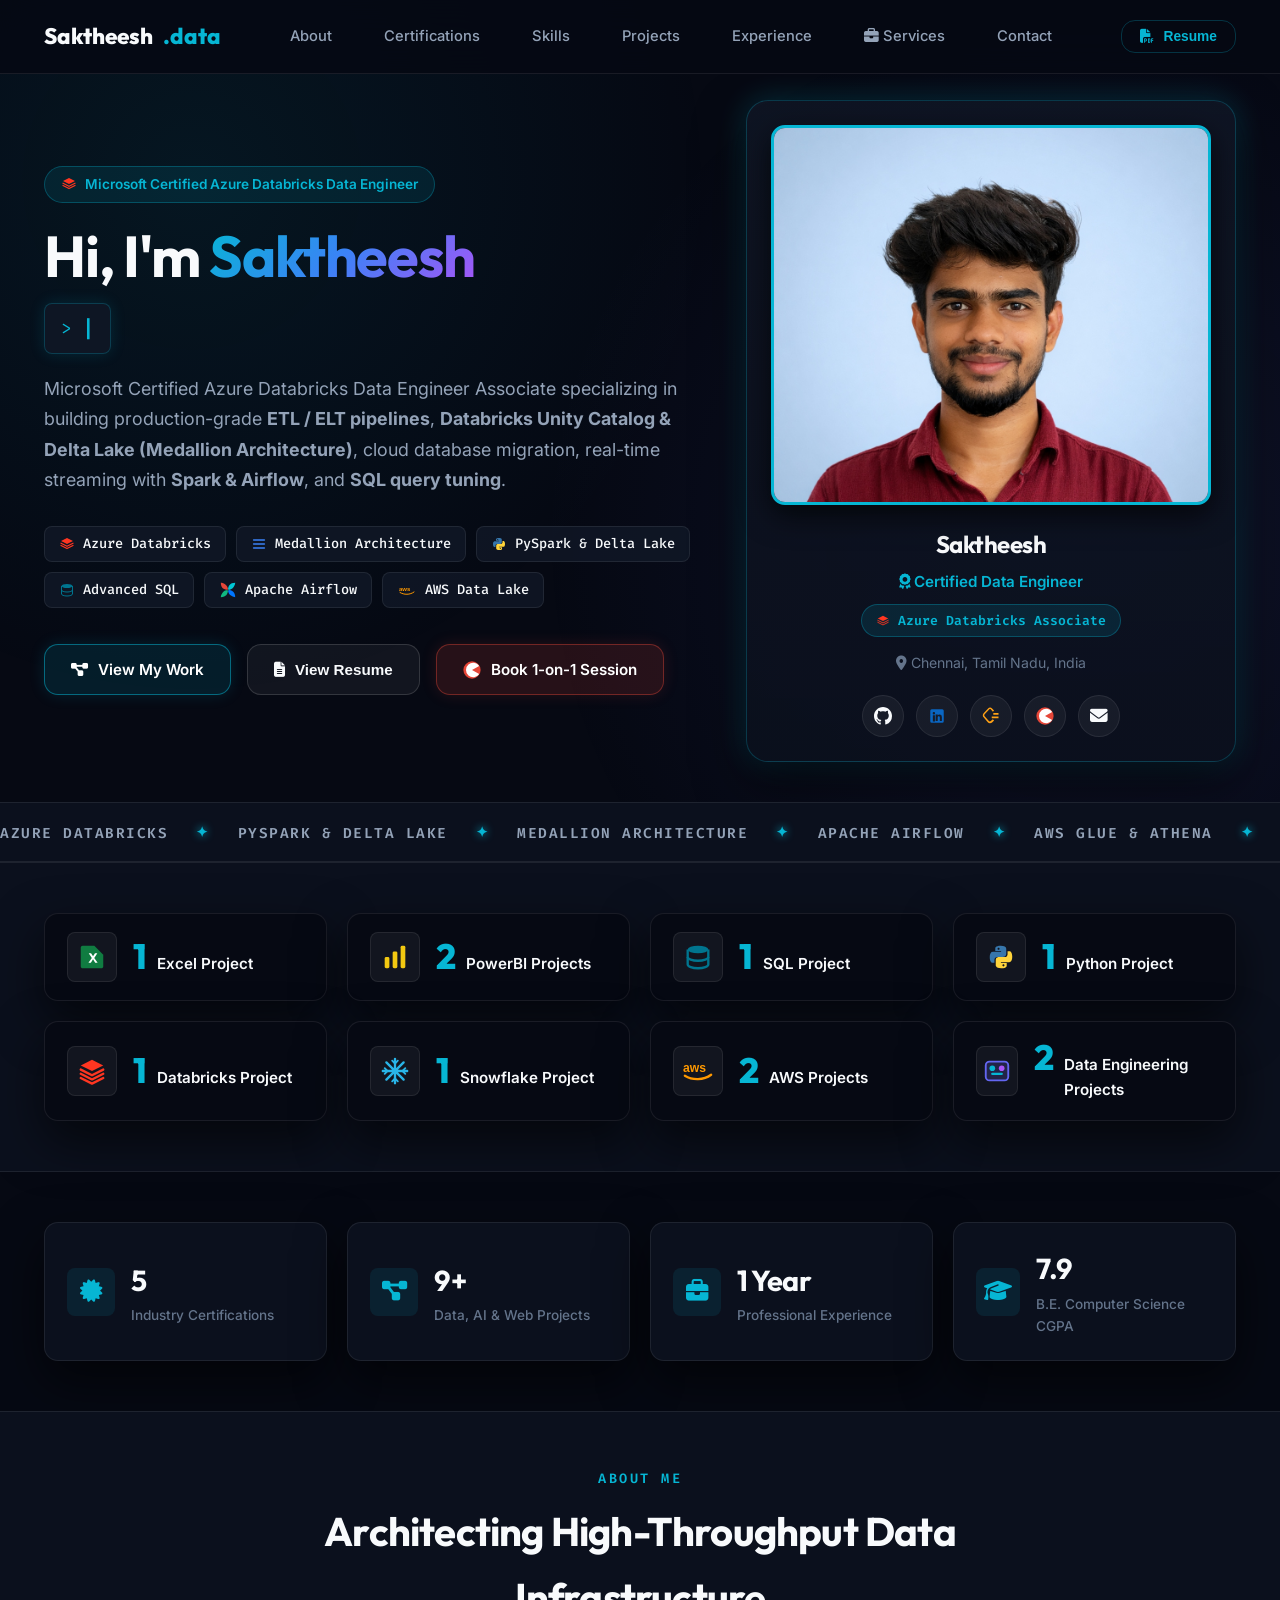
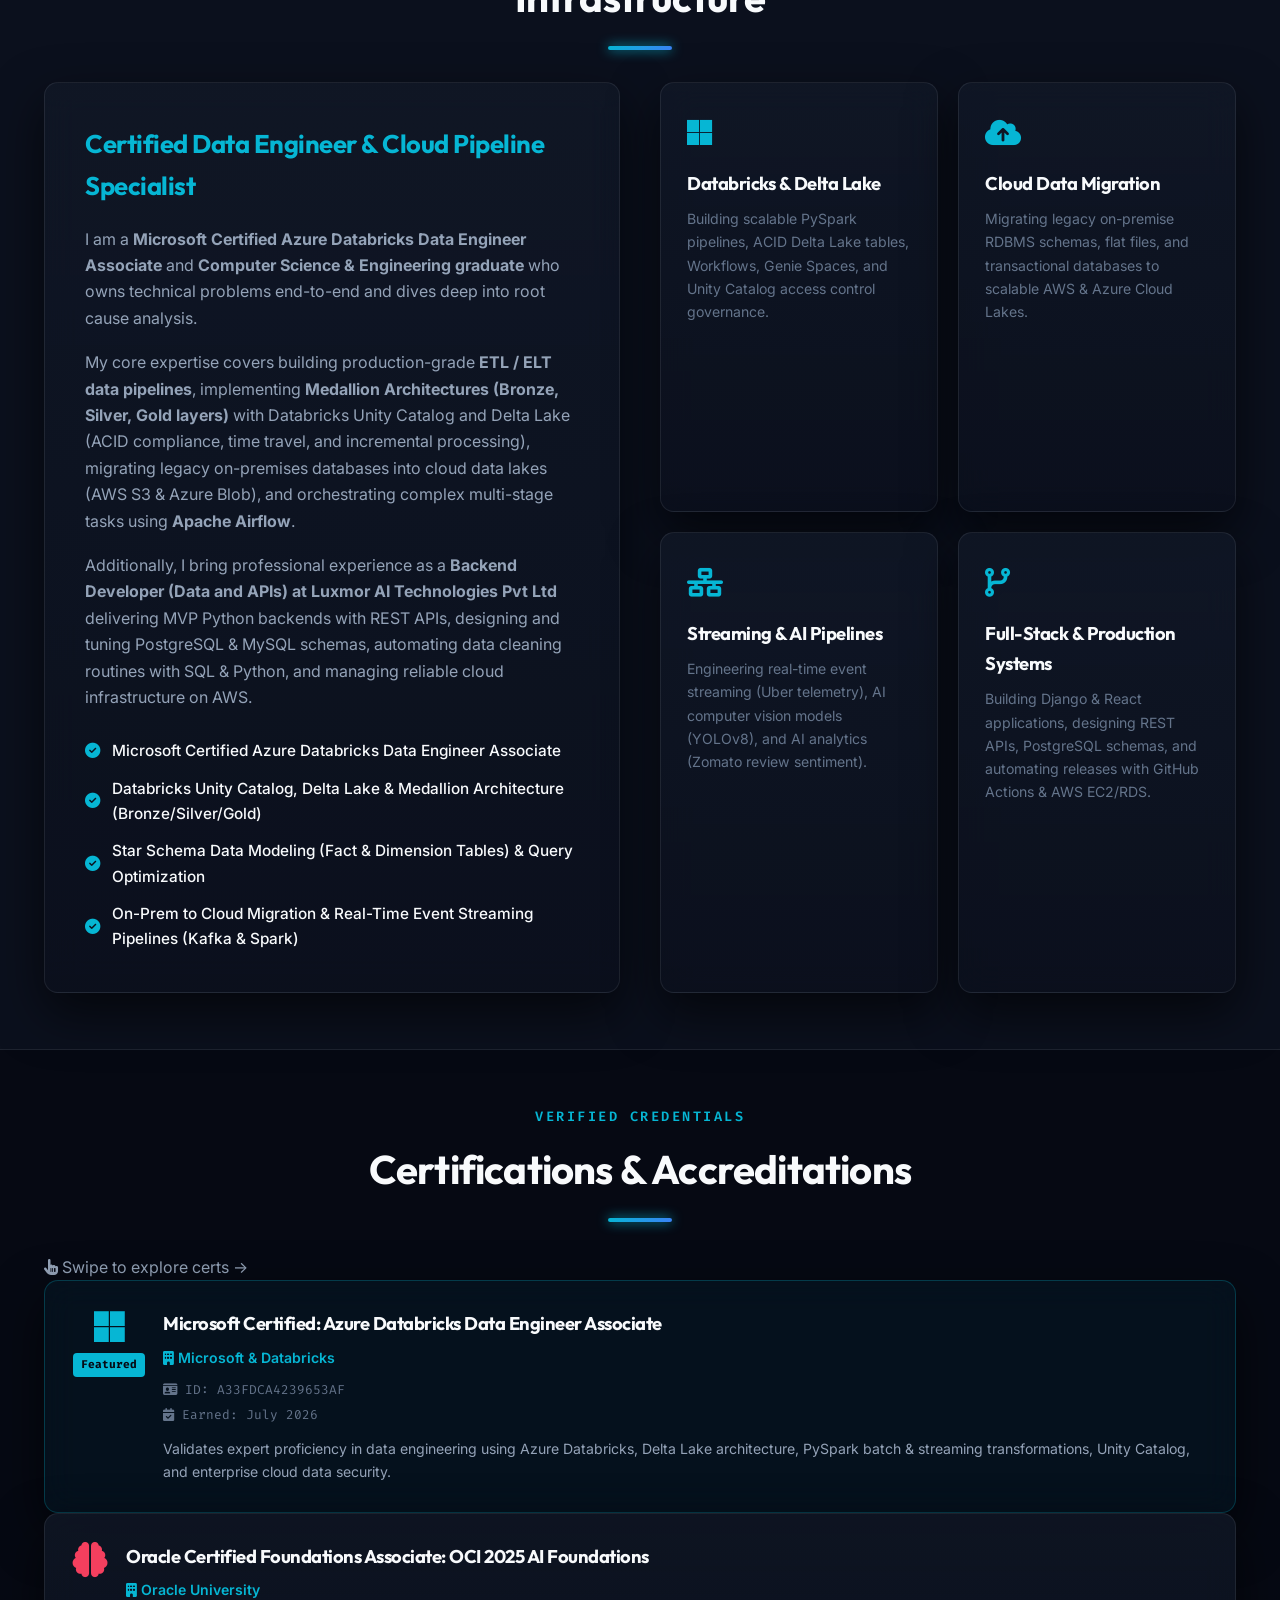
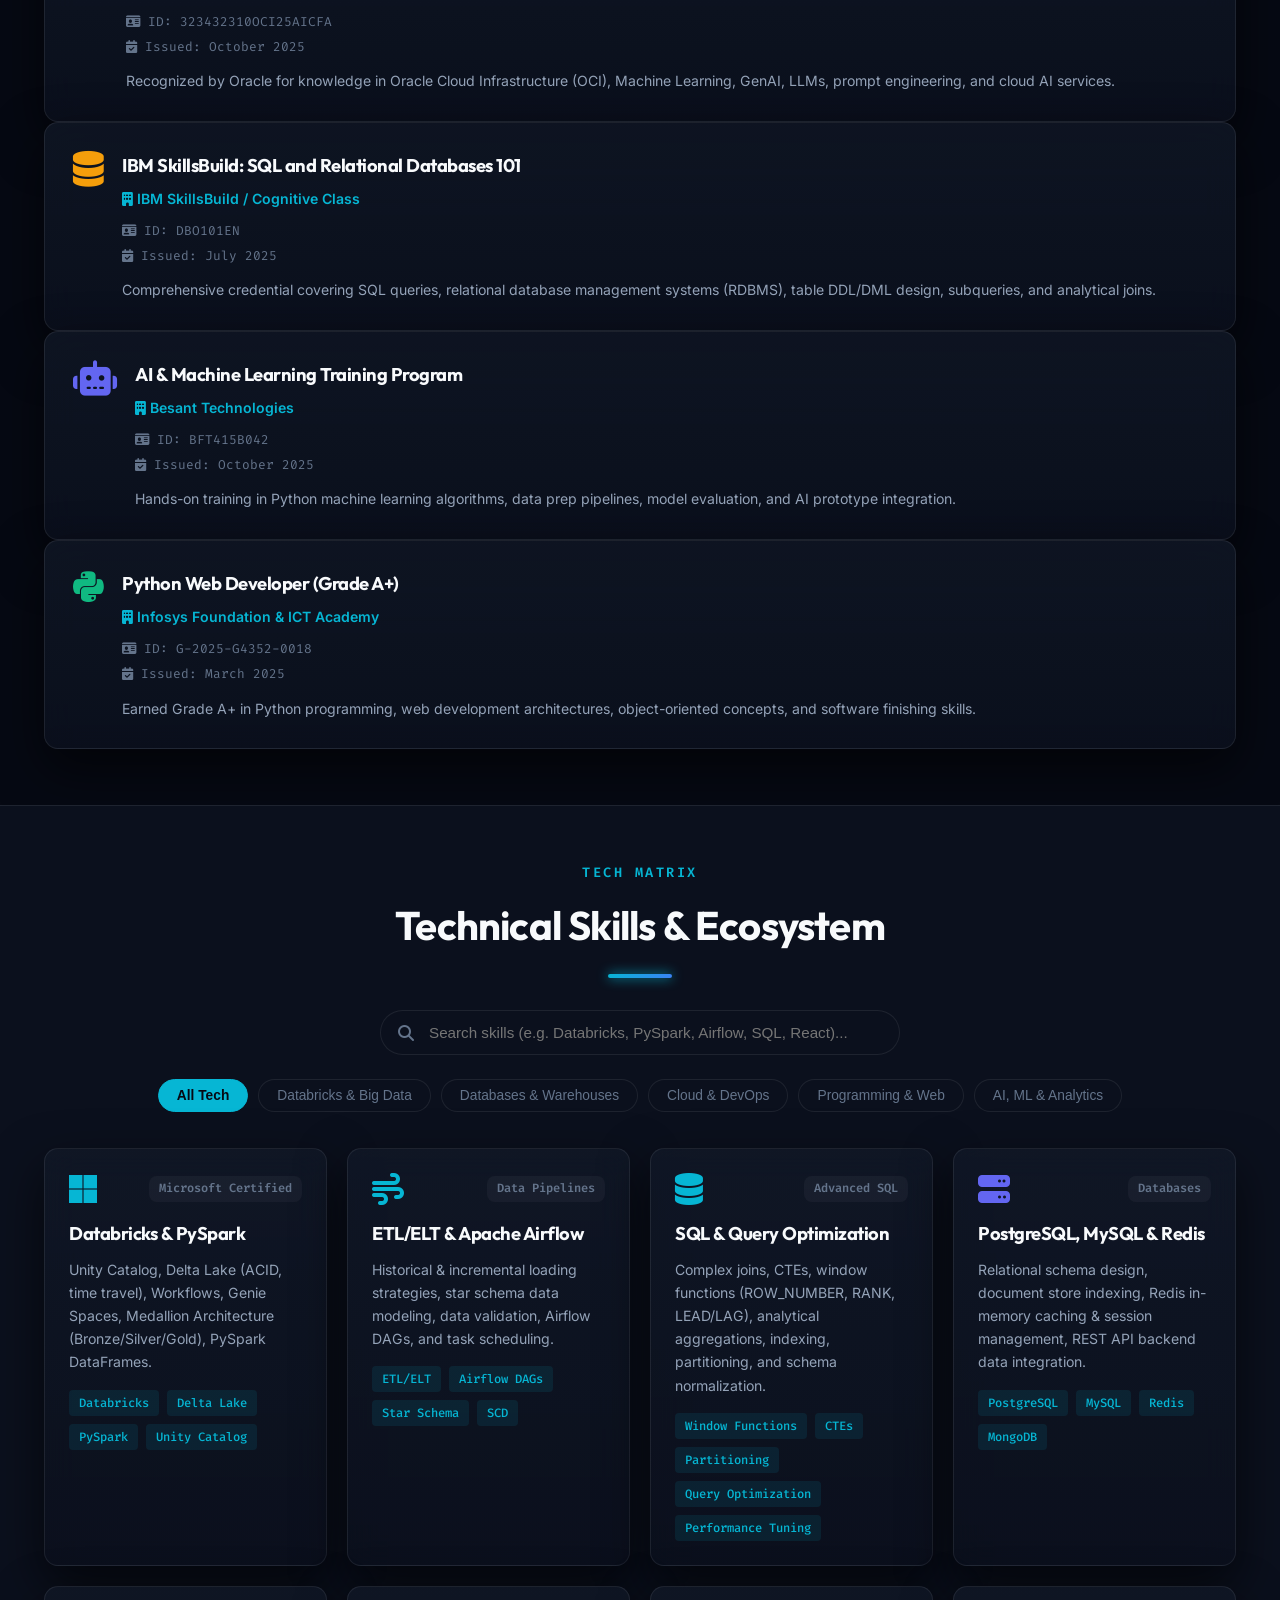
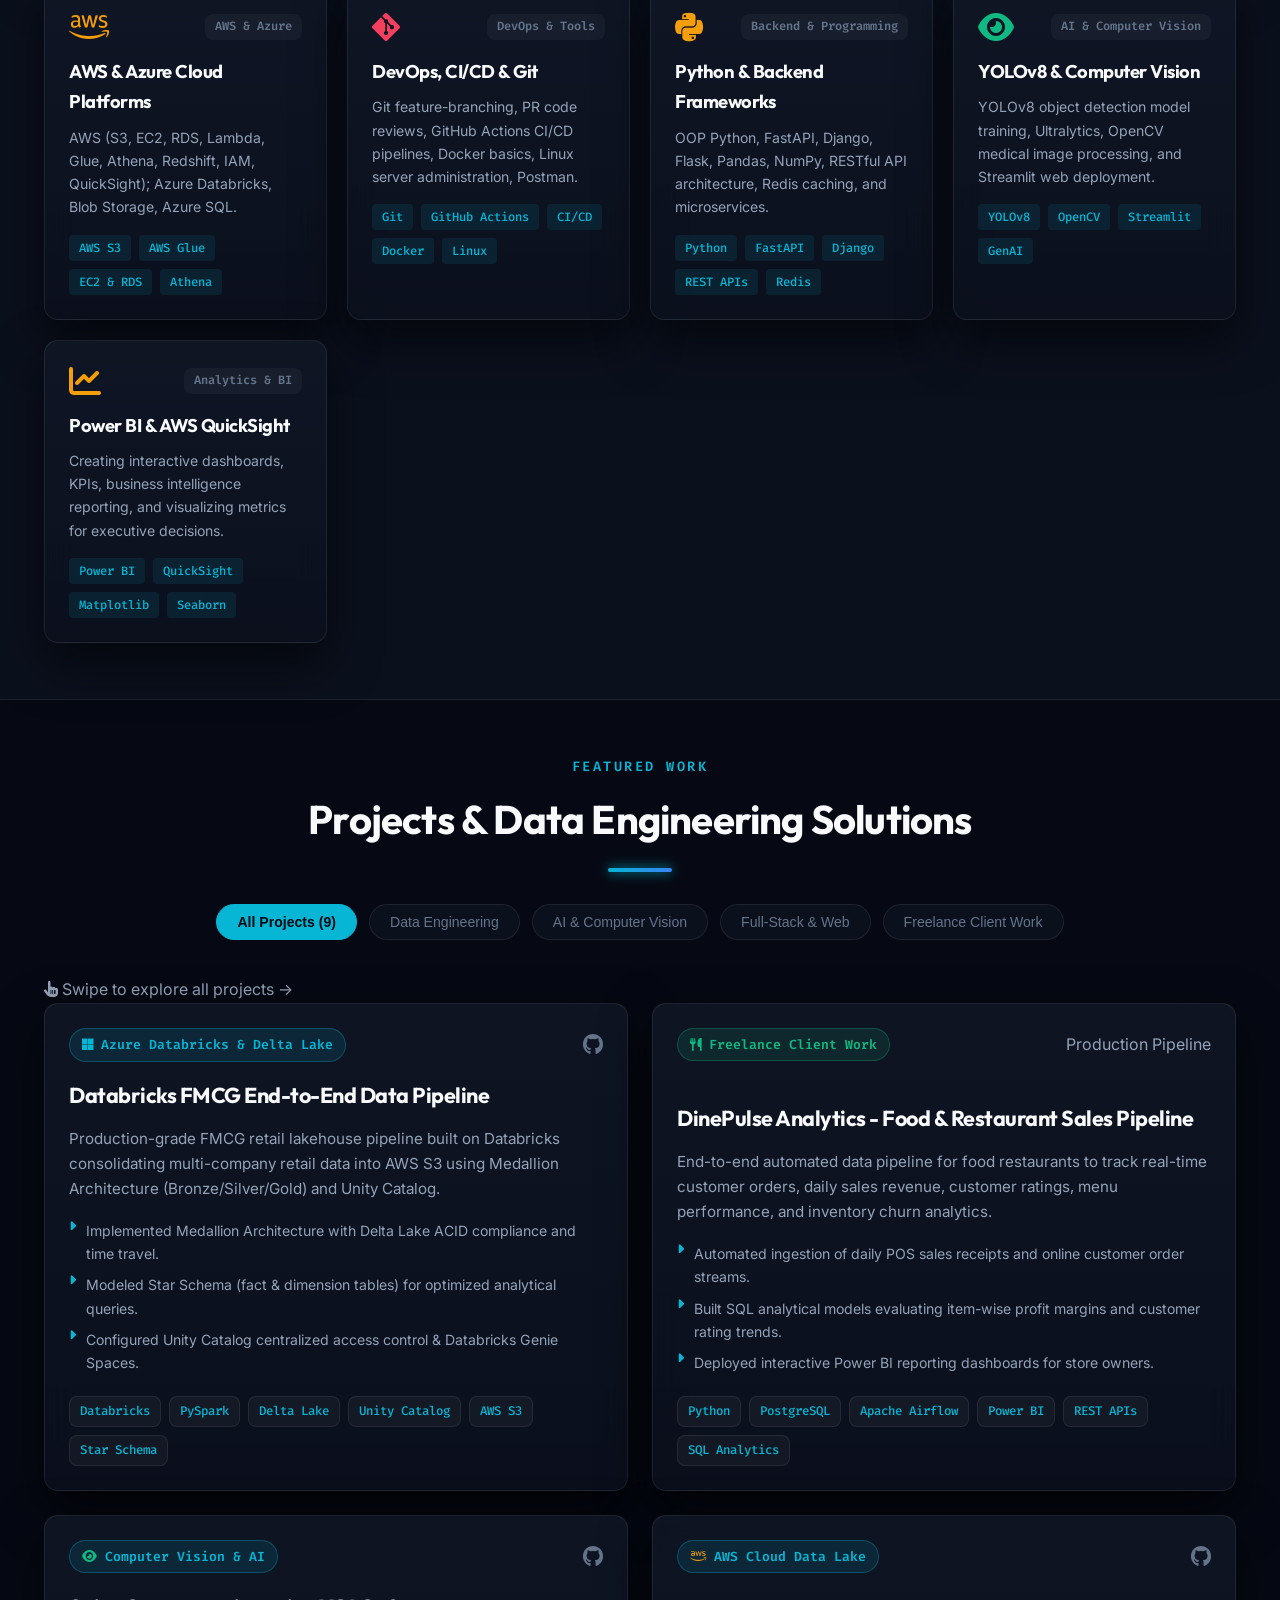
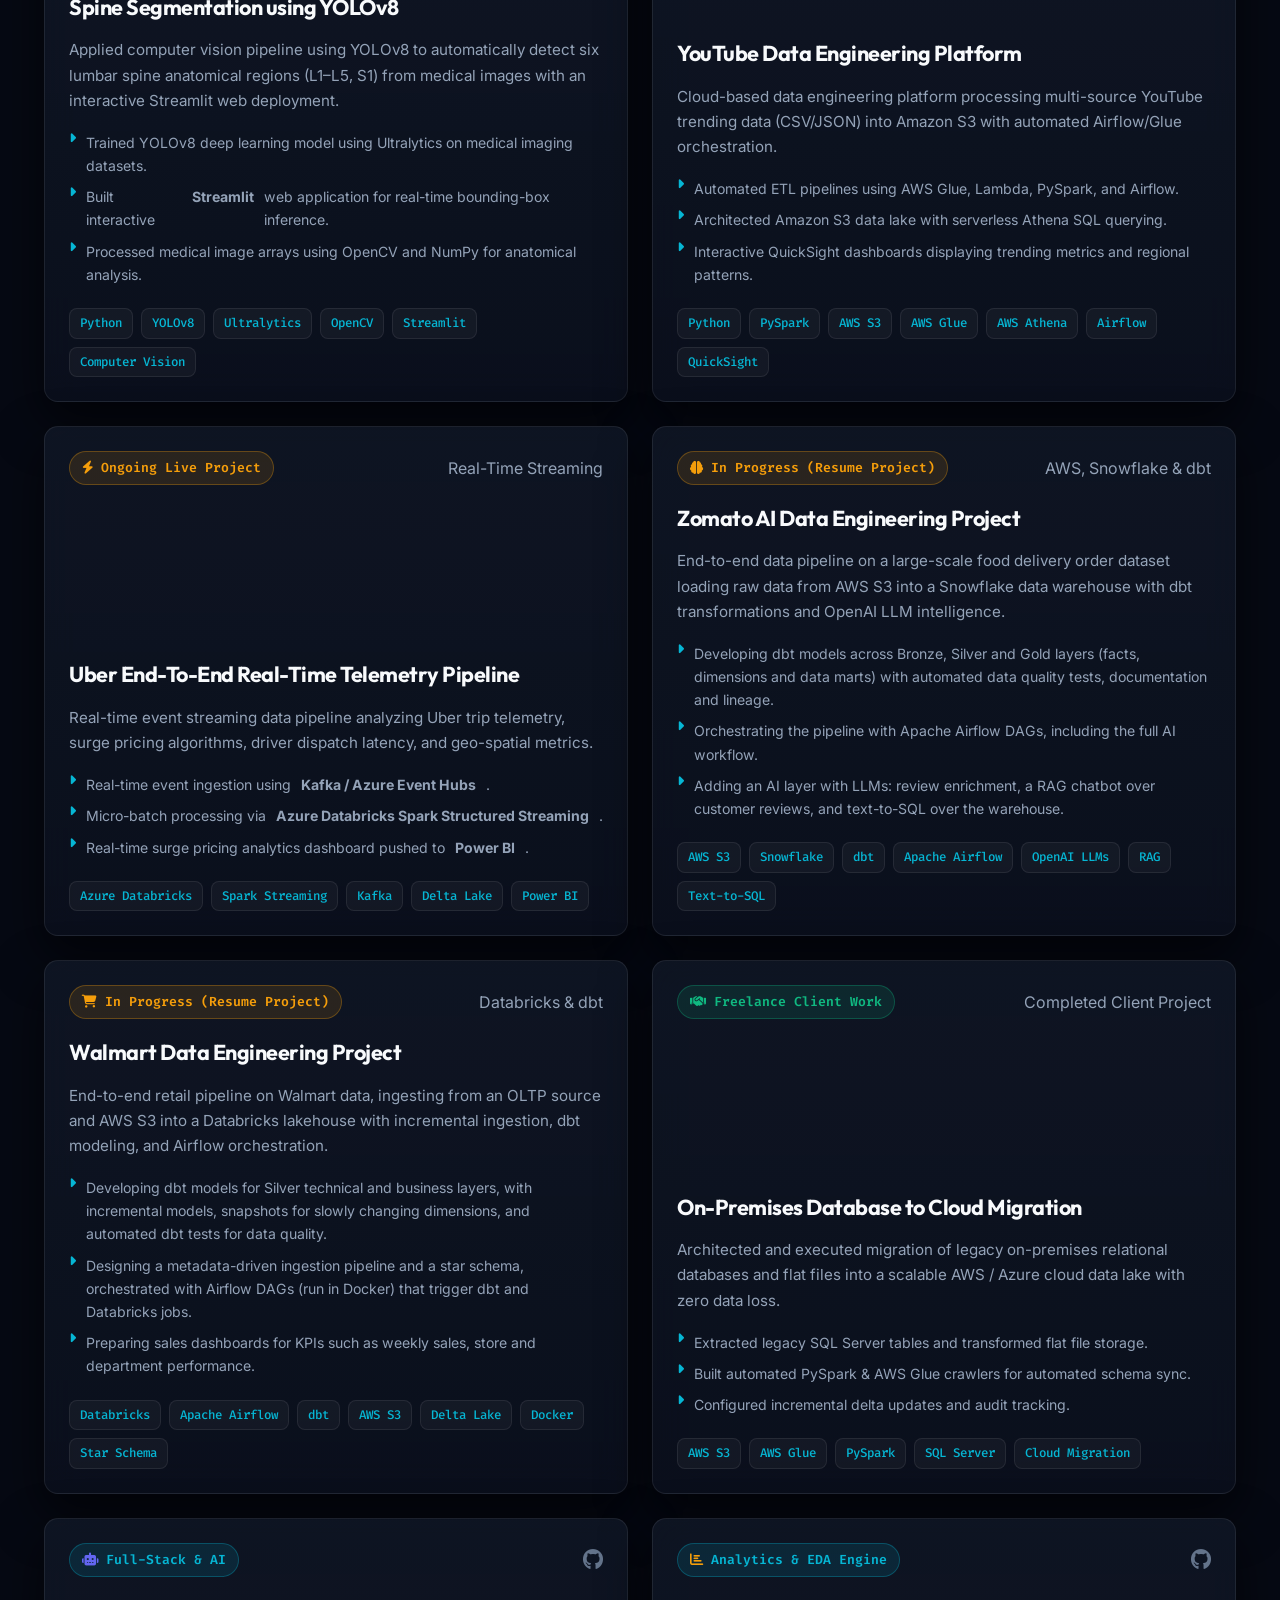
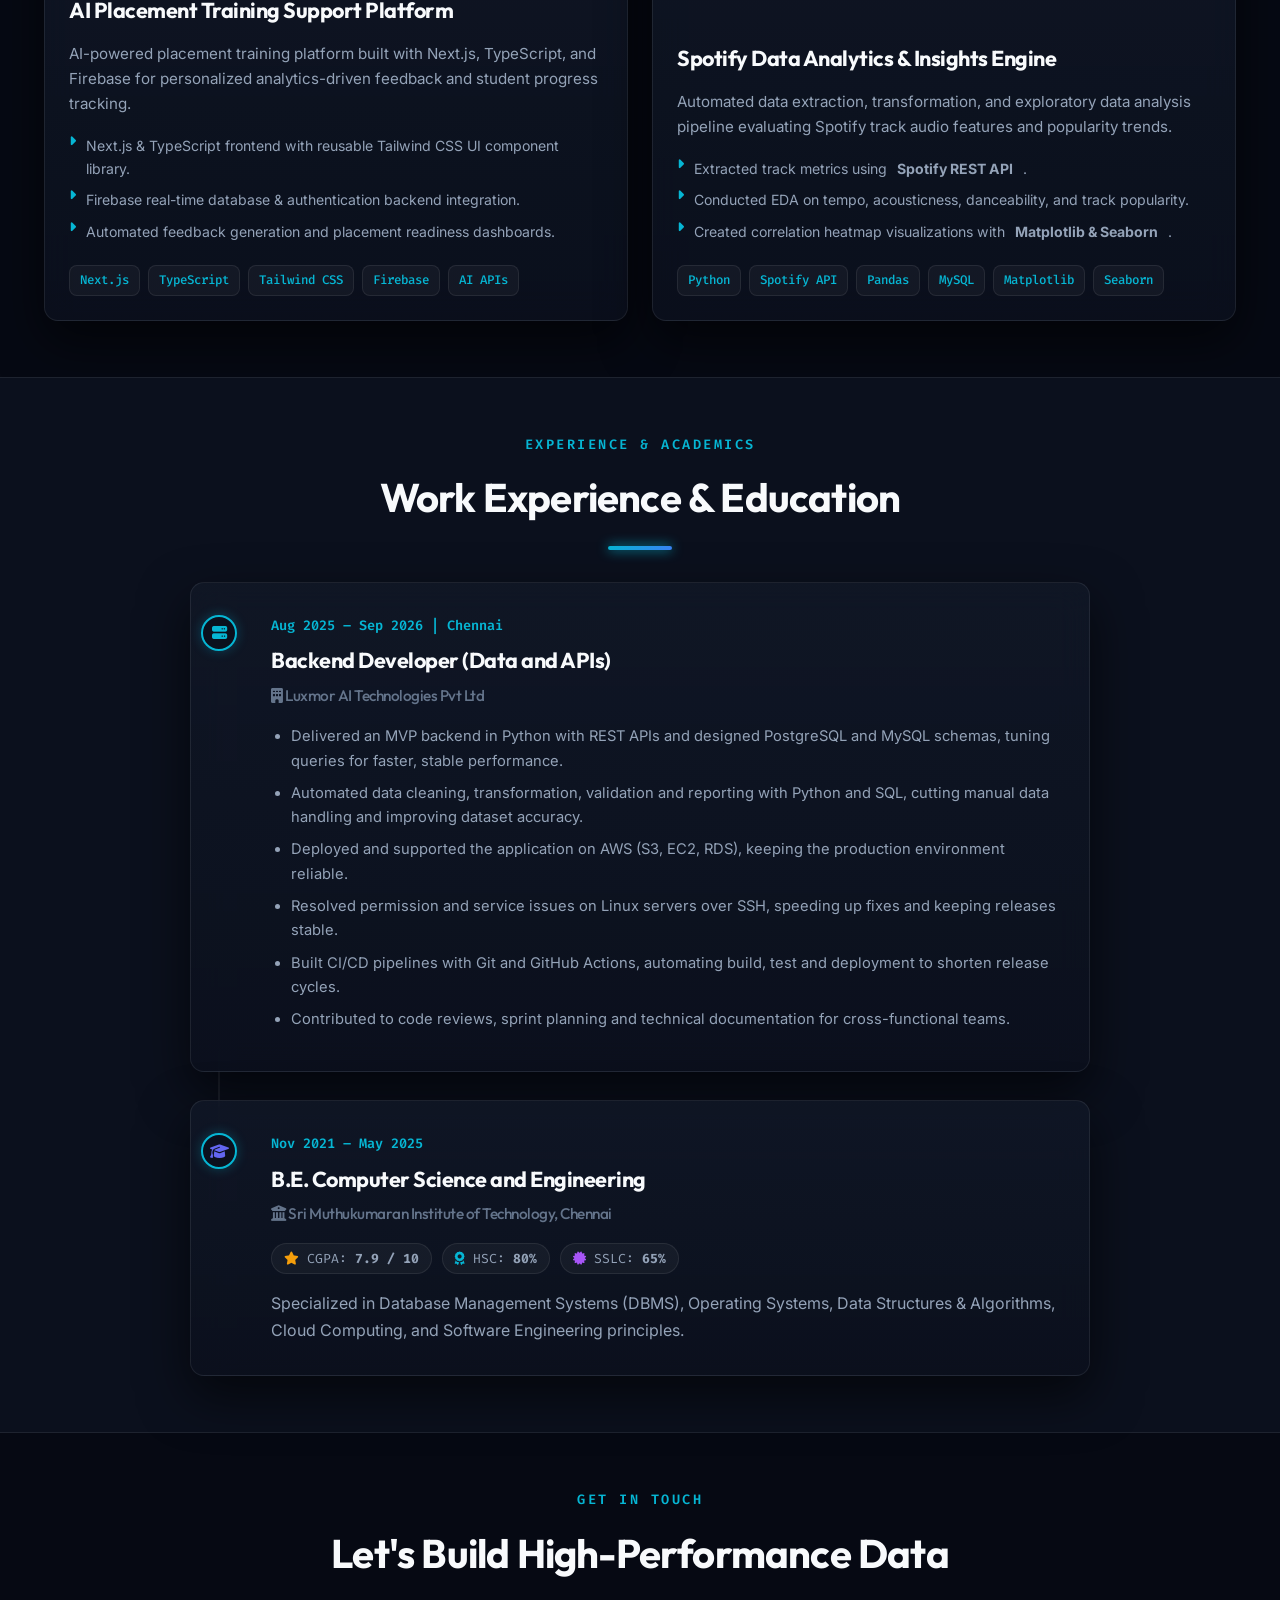
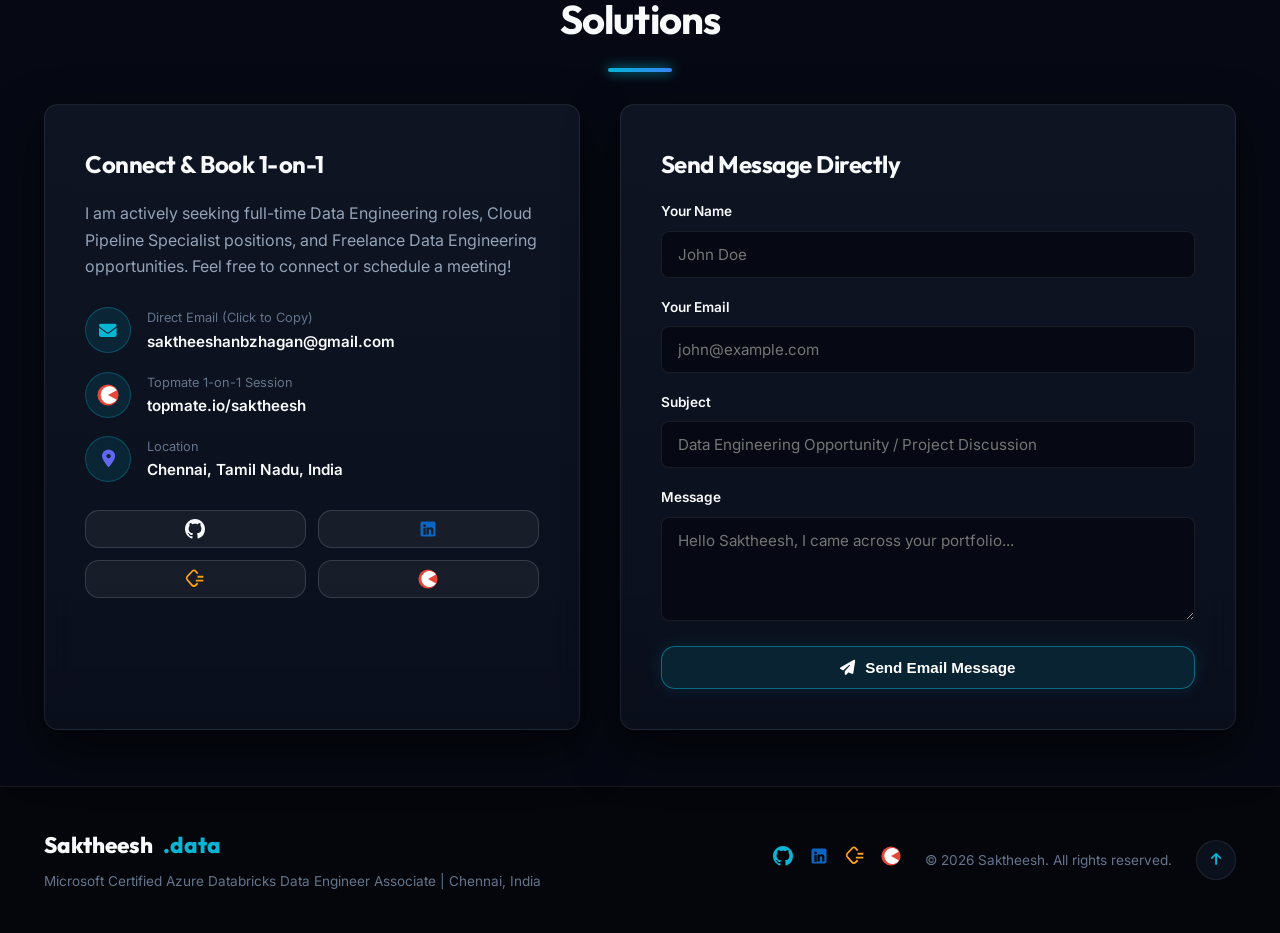
==== commit 6eb6dd9f: "Replace previous resume and update website to match official updated resume" ====
--- a/index.html
+++ b/index.html
@@ -409,14 +409,14 @@
                 <div class="metric-card glass-card">
                     <div class="metric-icon"><i class="fas fa-briefcase"></i></div>
                     <div class="metric-info">
-                        <h3><span class="counter" data-target="3">0</span></h3>
-                        <p>Industry Experience Roles</p>
+                        <h3><span class="counter" data-target="1">0</span> Year</h3>
+                        <p>Professional Experience</p>
                     </div>
                 </div>
                 <div class="metric-card glass-card">
                     <div class="metric-icon"><i class="fas fa-graduation-cap"></i></div>
                     <div class="metric-info">
-                        <h3><span class="counter" data-target="8">0</span>.<span class="counter" data-target="1">0</span></h3>
+                        <h3><span class="counter" data-target="7">0</span>.<span class="counter" data-target="9">0</span></h3>
                         <p>B.E. Computer Science CGPA</p>
                     </div>
                 </div>
@@ -445,8 +445,7 @@
                             migrating legacy on-premises databases into cloud data lakes (AWS S3 & Azure Blob), and orchestrating complex multi-stage tasks using <strong>Apache Airflow</strong>.
                         </p>
                         <p>
-                            Additionally, I bring hands-on experience as a <strong>Backend Developer at Luxmore AI</strong> architecting robust Python backend APIs, scalable SQL databases, Redis caching layers, and cloud infrastructure on AWS, 
-                            giving me an end-to-end perspective on how data flows from backend systems to analytical data engineering pipelines.
+                            Additionally, I bring professional experience as a <strong>Backend Developer (Data and APIs) at Luxmor AI Technologies Pvt Ltd</strong> delivering MVP Python backends with REST APIs, designing and tuning PostgreSQL & MySQL schemas, automating data cleaning routines with SQL & Python, and managing reliable cloud infrastructure on AWS.
                         </p>
 
                         <div class="about-highlights">
@@ -905,31 +904,70 @@
                         </div>
                     </div>
 
-                    <!-- Project 6: Zomato AI Data Analytics (Ongoing) -->
-                    <div class="project-card glass-card project-ongoing" data-pcat="ai">
+                    <!-- Project 6: Zomato AI Data Engineering Project (In Progress) -->
+                    <div class="project-card glass-card project-ongoing" data-pcat="de">
                         <div class="project-header">
-                            <div class="project-type-badge badge-pulse"><i class="fas fa-brain text-amber"></i> Ongoing Live Project</div>
-                            <div class="project-status-tag">AI Data Engineering</div>
+                            <div class="project-type-badge badge-pulse"><i class="fas fa-brain text-amber"></i> In Progress (Resume Project)</div>
+                            <div class="project-status-tag">AWS, Snowflake & dbt</div>
                         </div>
 
                         <div class="project-body">
-                            <h3>Zomato AI Data Analytics & Engineering Pipeline</h3>
+                            <h3>Zomato AI Data Engineering Project</h3>
                             <p class="project-desc">
-                                End-to-end AI-driven data engineering platform processing food delivery orders, restaurant ratings, pricing trends, and customer sentiment analytics.
-                            </p>
-
-                            <div class="project-features">
-                                <div class="feature-line"><i class="fas fa-caret-right text-cyan"></i> Automated ETL extraction of restaurant order logs and customer review datasets.</div>
-                                <div class="feature-line"><i class="fas fa-caret-right text-cyan"></i> AI sentiment classification on customer reviews using <strong>LLM APIs</strong>.</div>
-                                <div class="feature-line"><i class="fas fa-caret-right text-cyan"></i> SQL analytical aggregations tracking order delivery SLA and peak sales hours.</div>
-                            </div>
+                                End-to-end data pipeline on a large-scale food delivery order dataset loading raw data from AWS S3 into a Snowflake data warehouse with dbt transformations and OpenAI LLM intelligence.
+                            </p>
+
+                            <div class="project-features mobile-collapsible-list">
+                                <div class="feature-line"><i class="fas fa-caret-right text-cyan"></i> Developing dbt models across Bronze, Silver and Gold layers (facts, dimensions and data marts) with automated data quality tests, documentation and lineage.</div>
+                                <div class="feature-line"><i class="fas fa-caret-right text-cyan"></i> Orchestrating the pipeline with Apache Airflow DAGs, including the full AI workflow.</div>
+                                <div class="feature-line"><i class="fas fa-caret-right text-cyan"></i> Adding an AI layer with LLMs: review enrichment, a RAG chatbot over customer reviews, and text-to-SQL over the warehouse.</div>
+                            </div>
+                            <button class="card-accordion-toggle" aria-expanded="false">
+                                <span>Show Details</span> <i class="fas fa-chevron-down"></i>
+                            </button>
 
                             <div class="project-tech-stack">
-                                <span>Python</span>
-                                <span>PySpark</span>
-                                <span>AI / LLM APIs</span>
-                                <span>PostgreSQL</span>
-                                <span>Power BI</span>
+                                <span>AWS S3</span>
+                                <span>Snowflake</span>
+                                <span>dbt</span>
+                                <span>Apache Airflow</span>
+                                <span>OpenAI LLMs</span>
+                                <span>RAG</span>
+                                <span>Text-to-SQL</span>
+                            </div>
+                        </div>
+                    </div>
+
+                    <!-- Project: Walmart Data Engineering Project (In Progress) -->
+                    <div class="project-card glass-card project-ongoing" data-pcat="de">
+                        <div class="project-header">
+                            <div class="project-type-badge badge-pulse"><i class="fas fa-shopping-cart text-amber"></i> In Progress (Resume Project)</div>
+                            <div class="project-status-tag">Databricks & dbt</div>
+                        </div>
+
+                        <div class="project-body">
+                            <h3>Walmart Data Engineering Project</h3>
+                            <p class="project-desc">
+                                End-to-end retail pipeline on Walmart data, ingesting from an OLTP source and AWS S3 into a Databricks lakehouse with incremental ingestion, dbt modeling, and Airflow orchestration.
+                            </p>
+
+                            <div class="project-features mobile-collapsible-list">
+                                <div class="feature-line"><i class="fas fa-caret-right text-cyan"></i> Developing dbt models for Silver technical and business layers, with incremental models, snapshots for slowly changing dimensions, and automated dbt tests for data quality.</div>
+                                <div class="feature-line"><i class="fas fa-caret-right text-cyan"></i> Designing a metadata-driven ingestion pipeline and a star schema, orchestrated with Airflow DAGs (run in Docker) that trigger dbt and Databricks jobs.</div>
+                                <div class="feature-line"><i class="fas fa-caret-right text-cyan"></i> Preparing sales dashboards for KPIs such as weekly sales, store and department performance.</div>
+                            </div>
+                            <button class="card-accordion-toggle" aria-expanded="false">
+                                <span>Show Details</span> <i class="fas fa-chevron-down"></i>
+                            </button>
+
+                            <div class="project-tech-stack">
+                                <span>Databricks</span>
+                                <span>Apache Airflow</span>
+                                <span>dbt</span>
+                                <span>AWS S3</span>
+                                <span>Delta Lake</span>
+                                <span>Docker</span>
+                                <span>Star Schema</span>
                             </div>
                         </div>
                     </div>
@@ -1039,50 +1077,24 @@
                 </div>
 
                 <div class="experience-timeline">
-                    <!-- Role 1: Luxmore AI -->
+                    <!-- Role: Luxmor AI Technologies Pvt Ltd -->
                     <div class="timeline-item glass-card">
                         <div class="timeline-badge"><i class="fas fa-server text-cyan"></i></div>
                         <div class="timeline-content">
                             <div class="timeline-date">Aug 2025 – Sep 2026 | Chennai</div>
-                            <h3 class="timeline-role">Backend Developer</h3>
-                            <h4 class="timeline-company"><i class="fas fa-building"></i> Luxmore AI</h4>
+                            <h3 class="timeline-role">Backend Developer (Data and APIs)</h3>
+                            <h4 class="timeline-company"><i class="fas fa-building"></i> Luxmor AI Technologies Pvt Ltd</h4>
                             <ul class="timeline-bullets mobile-collapsible-list">
-                                <li>Engineered and deployed resilient, asynchronous RESTful APIs and backend microservices using <strong>Python (FastAPI & Django)</strong>, architecting modular business logic and handling high-concurrency client workloads.</li>
-                                <li>Designed and optimized relational database schemas in <strong>SQL (PostgreSQL & MySQL)</strong>, authoring complex queries, indexing strategies, and stored procedures to accelerate query performance by over 40%.</li>
-                                <li>Implemented <strong>Redis</strong> for distributed caching, session state management, and pub/sub message brokering, drastically reducing database latency and boosting endpoint throughput.</li>
-                                <li>Provisioned, containerized, and managed cloud infrastructure across <strong>AWS services (EC2, S3, RDS, Lambda, CloudWatch)</strong> with Docker and automated CI/CD deployment pipelines.</li>
-                                <li>Developed robust <strong>ETL / ELT data engineering pipelines</strong> and background workers to ingest, clean, and synchronize transactional data between backend operational databases and analytical data warehouses.</li>
+                                <li>Delivered an MVP backend in Python with REST APIs and designed PostgreSQL and MySQL schemas, tuning queries for faster, stable performance.</li>
+                                <li>Automated data cleaning, transformation, validation and reporting with Python and SQL, cutting manual data handling and improving dataset accuracy.</li>
+                                <li>Deployed and supported the application on AWS (S3, EC2, RDS), keeping the production environment reliable.</li>
+                                <li>Resolved permission and service issues on Linux servers over SSH, speeding up fixes and keeping releases stable.</li>
+                                <li>Built CI/CD pipelines with Git and GitHub Actions, automating build, test and deployment to shorten release cycles.</li>
+                                <li>Contributed to code reviews, sprint planning and technical documentation for cross-functional teams.</li>
                             </ul>
                             <button class="card-accordion-toggle" aria-expanded="false">
                                 <span>View Responsibilities</span> <i class="fas fa-chevron-down"></i>
                             </button>
-                        </div>
-                    </div>
-
-                    <!-- Role 2: NSIC -->
-                    <div class="timeline-item glass-card">
-                        <div class="timeline-badge"><i class="fas fa-chart-line text-amber"></i></div>
-                        <div class="timeline-content">
-                            <div class="timeline-date">2024 | Chennai</div>
-                            <h3 class="timeline-role">Data Analytics Workshop</h3>
-                            <h4 class="timeline-company"><i class="fas fa-building"></i> National Small Industries Corporation (NSIC)</h4>
-                            <ul class="timeline-bullets">
-                                <li>Given real-world raw datasets to analyze, applied Python and SQL for end-to-end cleaning, transformation, and statistical analysis.</li>
-                                <li>Delivered structured analytical reports and visualizations that clearly communicated findings to stakeholders.</li>
-                            </ul>
-                        </div>
-                    </div>
-
-                    <!-- Role 3: Empower Guiding Center -->
-                    <div class="timeline-item glass-card">
-                        <div class="timeline-badge"><i class="fas fa-code text-rose"></i></div>
-                        <div class="timeline-content">
-                            <div class="timeline-date">2023 | Chennai</div>
-                            <h3 class="timeline-role">Frontend Web Development Intern</h3>
-                            <h4 class="timeline-company"><i class="fas fa-building"></i> Empower Guiding Center</h4>
-                            <ul class="timeline-bullets">
-                                <li>Built responsive web interfaces using HTML, CSS, JavaScript, and Bootstrap while collaborating with stakeholders, resulting in reusable components delivered on time.</li>
-                            </ul>
                         </div>
                     </div>
 
@@ -1094,7 +1106,9 @@
                             <h3 class="timeline-role">B.E. Computer Science and Engineering</h3>
                             <h4 class="timeline-company"><i class="fas fa-university"></i> Sri Muthukumaran Institute of Technology, Chennai</h4>
                             <div class="education-meta">
-                                <span class="meta-pill"><i class="fas fa-star text-amber"></i> CGPA: <strong>8.1 / 10.0</strong></span>
+                                <span class="meta-pill"><i class="fas fa-star text-amber"></i> CGPA: <strong>7.9 / 10</strong></span>
+                                <span class="meta-pill"><i class="fas fa-award text-cyan"></i> HSC: <strong>80%</strong></span>
+                                <span class="meta-pill"><i class="fas fa-certificate text-purple"></i> SSLC: <strong>65%</strong></span>
                             </div>
                             <p class="education-desc">
                                 Specialized in Database Management Systems (DBMS), Operating Systems, Data Structures & Algorithms, Cloud Computing, and Software Engineering principles.
@@ -1232,15 +1246,15 @@
             <div class="modal-header">
                 <h2><i class="fas fa-file-pdf text-rose"></i> Saktheesh - Data Engineer Resume</h2>
                 <div class="modal-actions">
-                    <a href="assets/Saktheesh_Data_Engineer_Resume.pdf?t=202608200128" download="Saktheesh_Data_Engineer_Resume.pdf" class="btn btn-sm btn-primary">
+                    <a href="assets/Saktheesh_Data_Engineer_Resume.pdf?t=20261019" download="Saktheesh_Data_Engineer_Resume.pdf" class="btn btn-sm btn-primary">
                         <i class="fas fa-download"></i> Download PDF
                     </a>
                     <button id="close-modal-btn" class="close-modal">&times;</button>
                 </div>
             </div>
             <div class="modal-body">
-                <iframe id="resume-iframe" src="assets/Saktheesh_Data_Engineer_Resume.pdf?t=202608200128" width="100%" height="600px" frameborder="0">
-                    <p>Your browser does not support PDF embedding. <a href="assets/Saktheesh_Data_Engineer_Resume.pdf?t=202608200128" target="_blank">Click here to open the resume PDF</a>.</p>
+                <iframe id="resume-iframe" src="assets/Saktheesh_Data_Engineer_Resume.pdf?t=20261019" width="100%" height="600px" frameborder="0">
+                    <p>Your browser does not support PDF embedding. <a href="assets/Saktheesh_Data_Engineer_Resume.pdf?t=20261019" target="_blank">Click here to open the resume PDF</a>.</p>
                 </iframe>
             </div>
         </div>
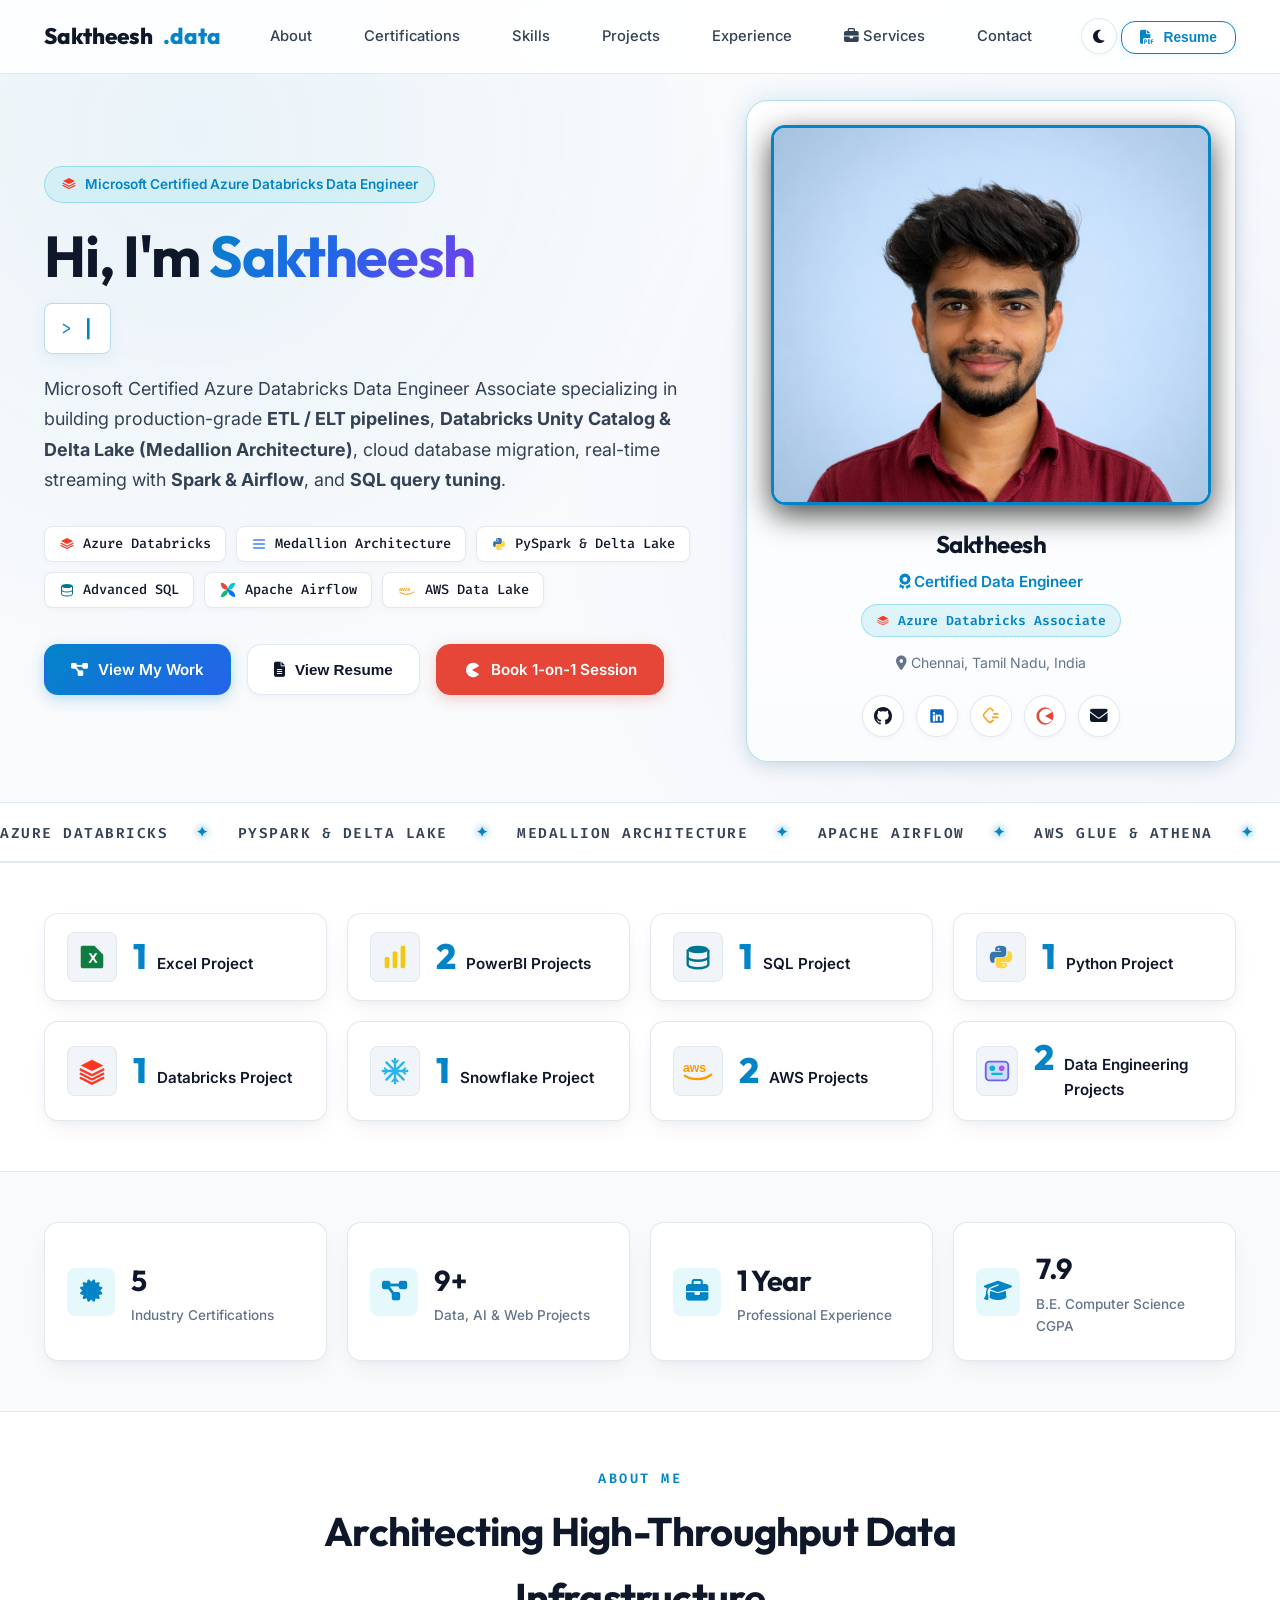
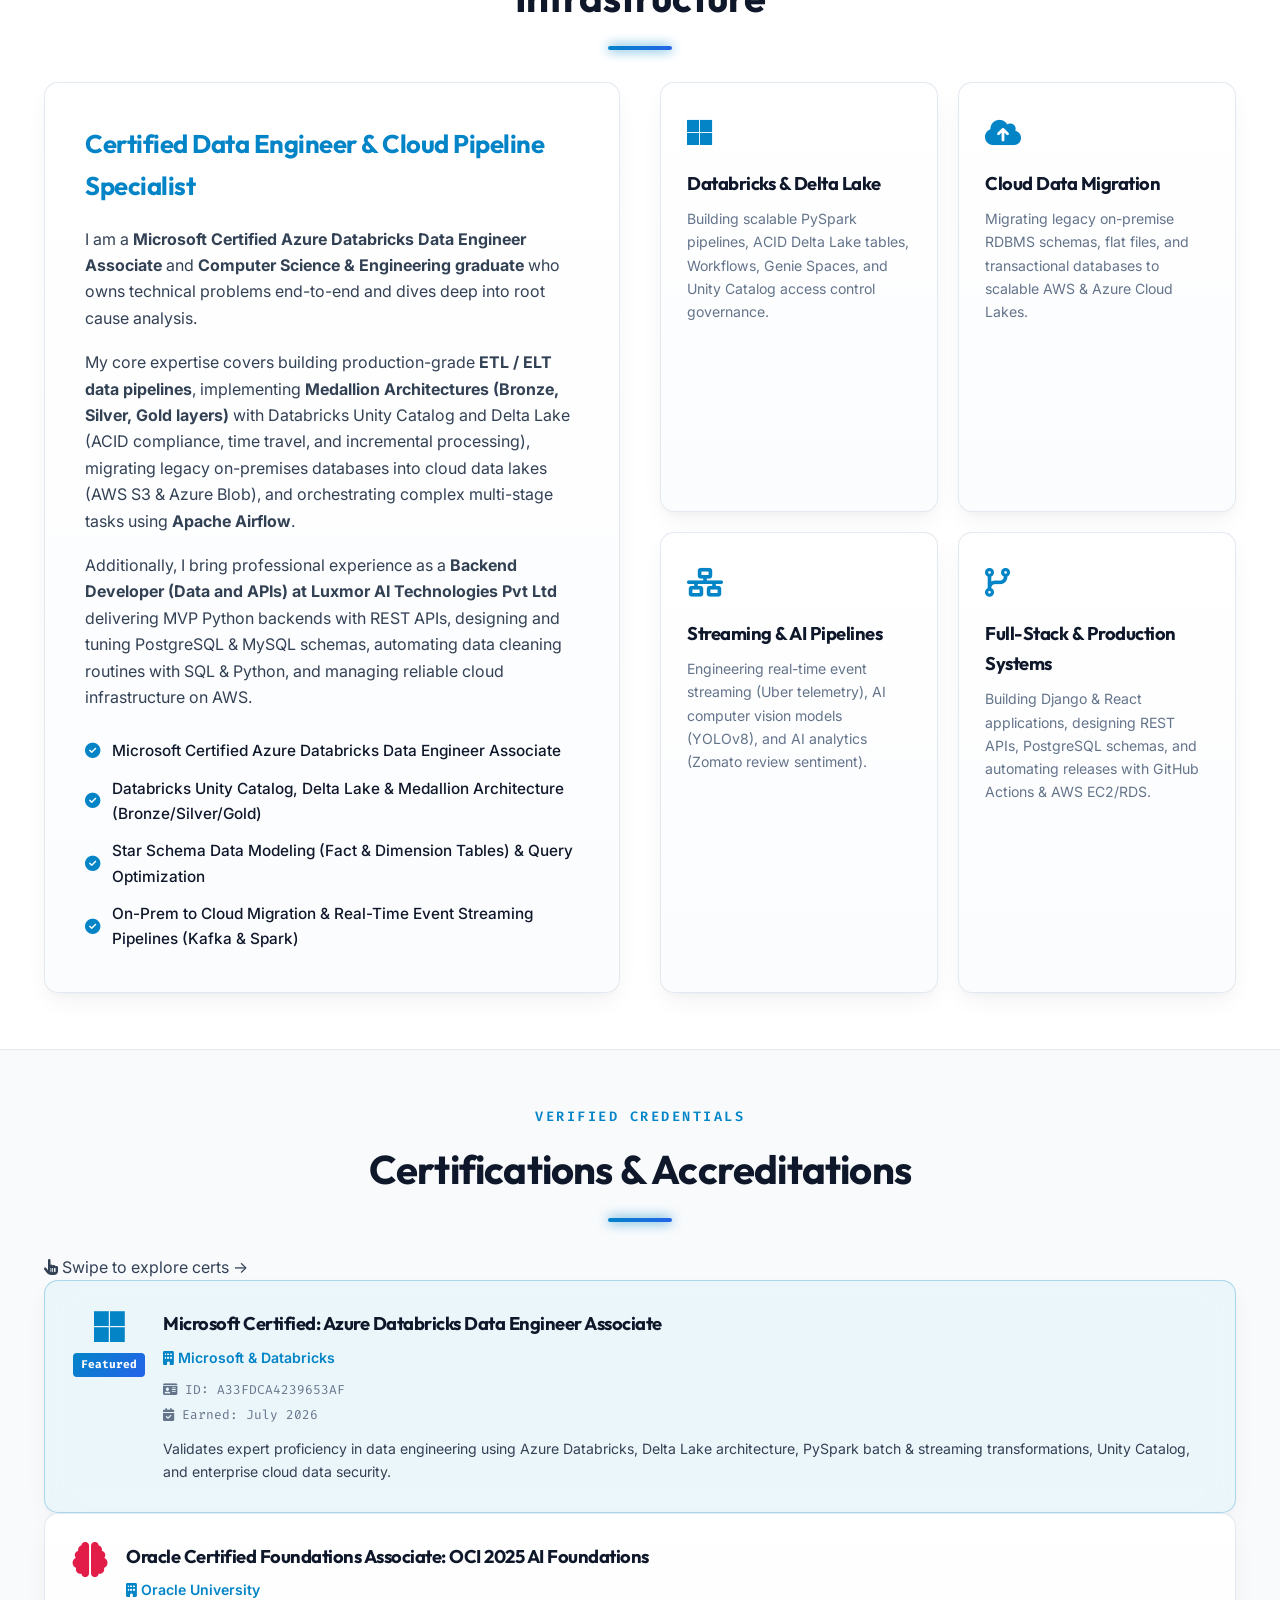
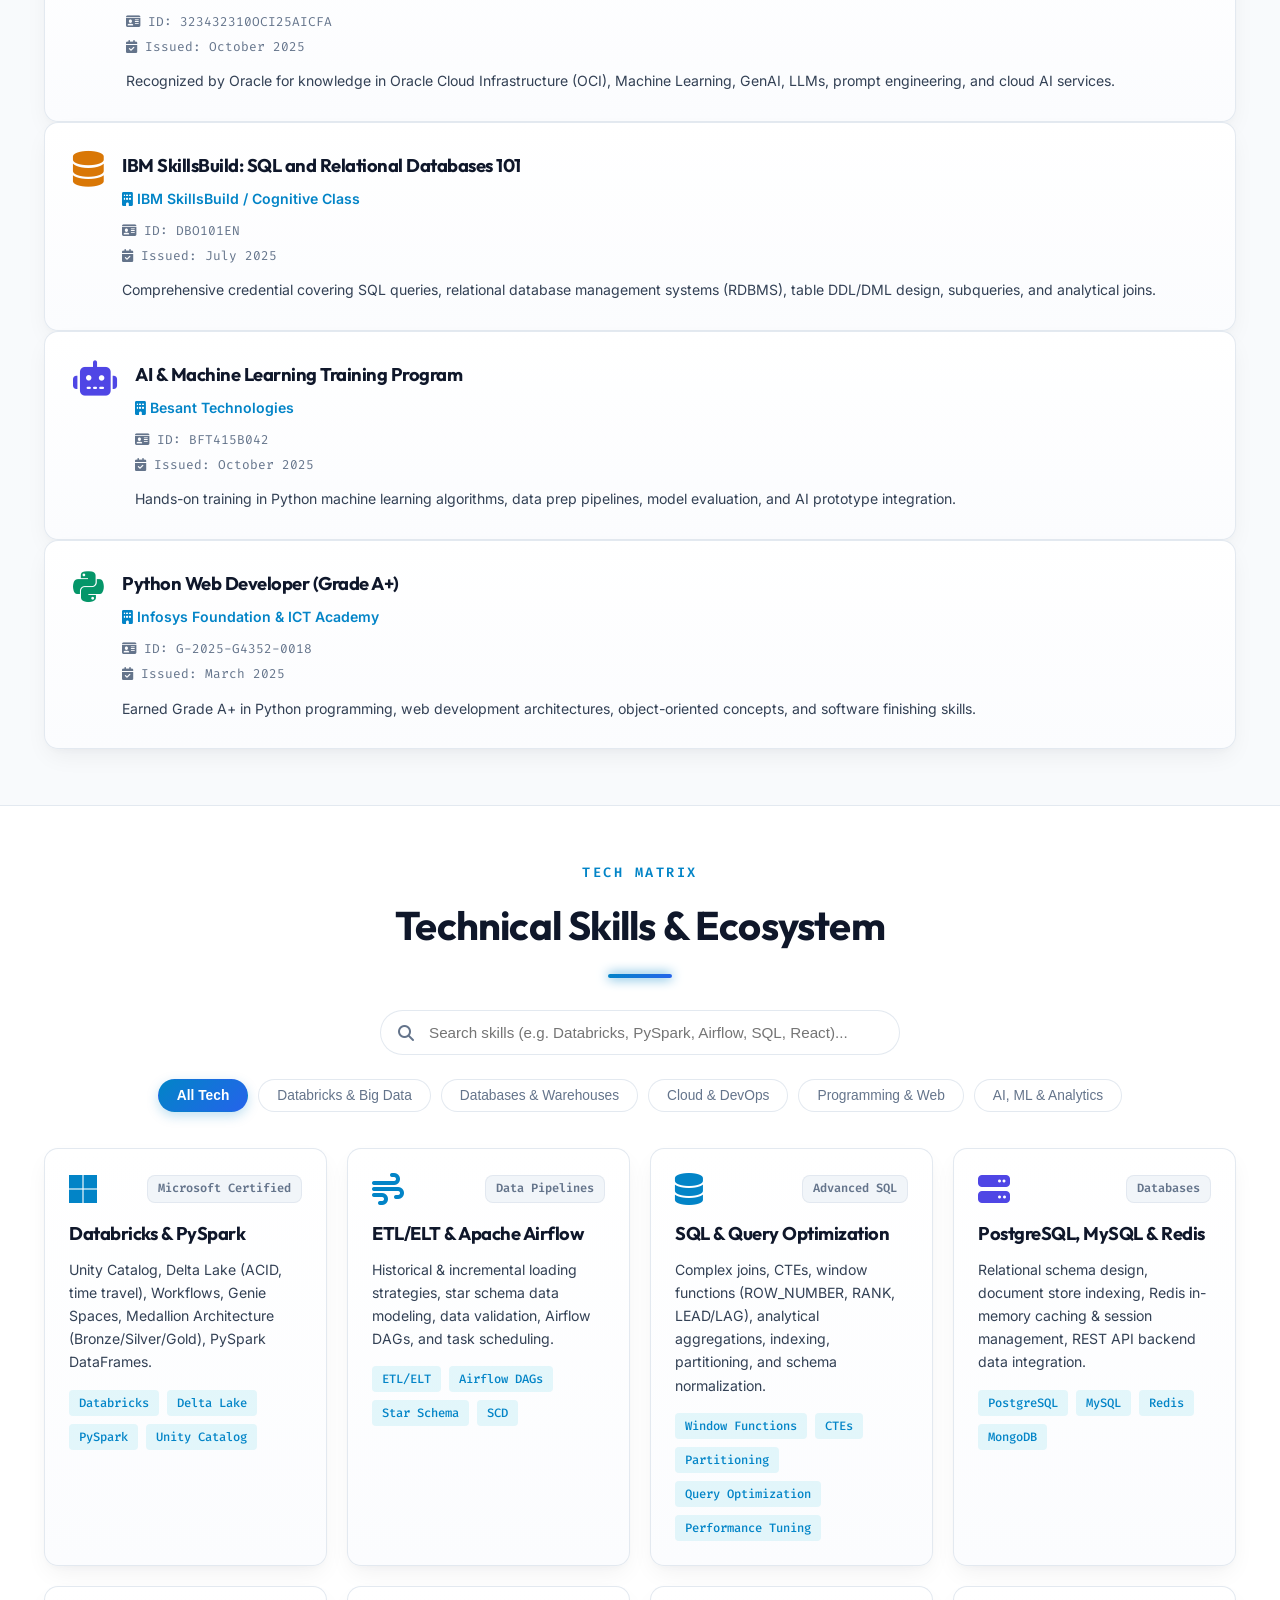
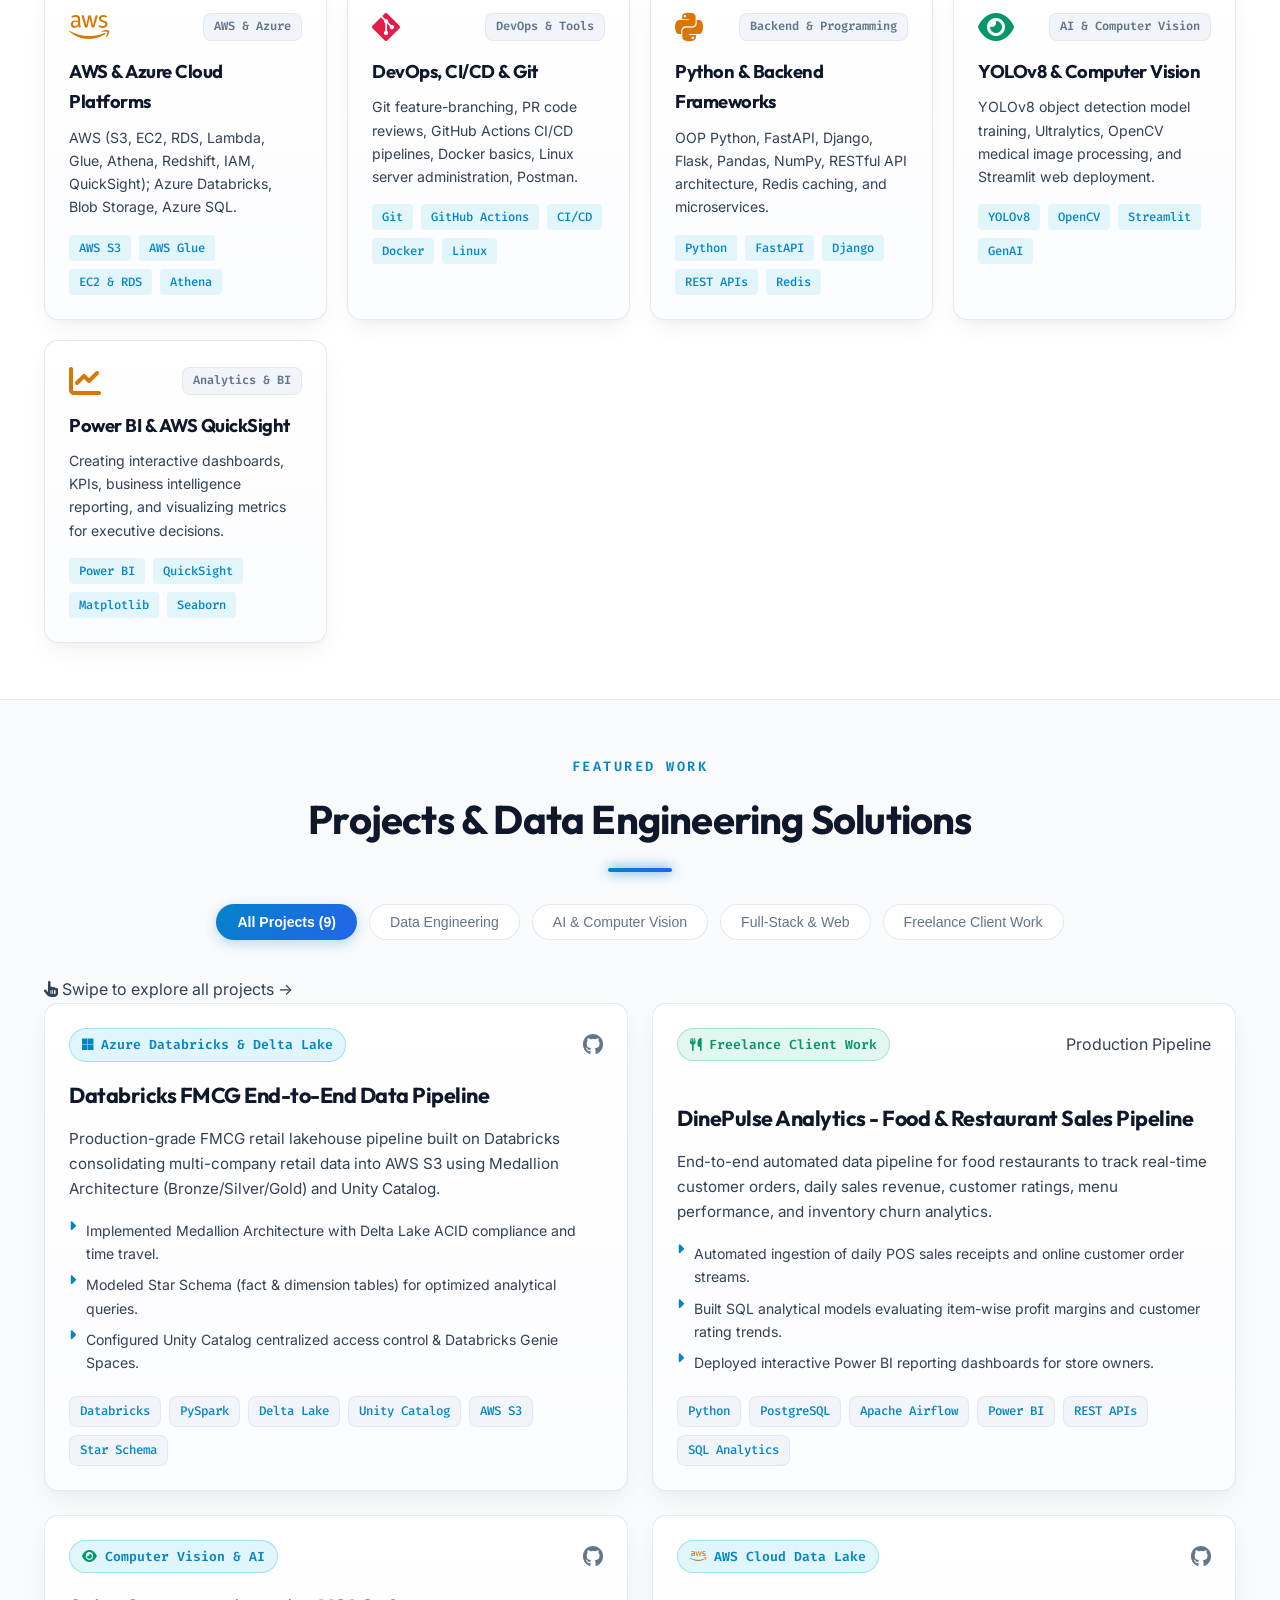
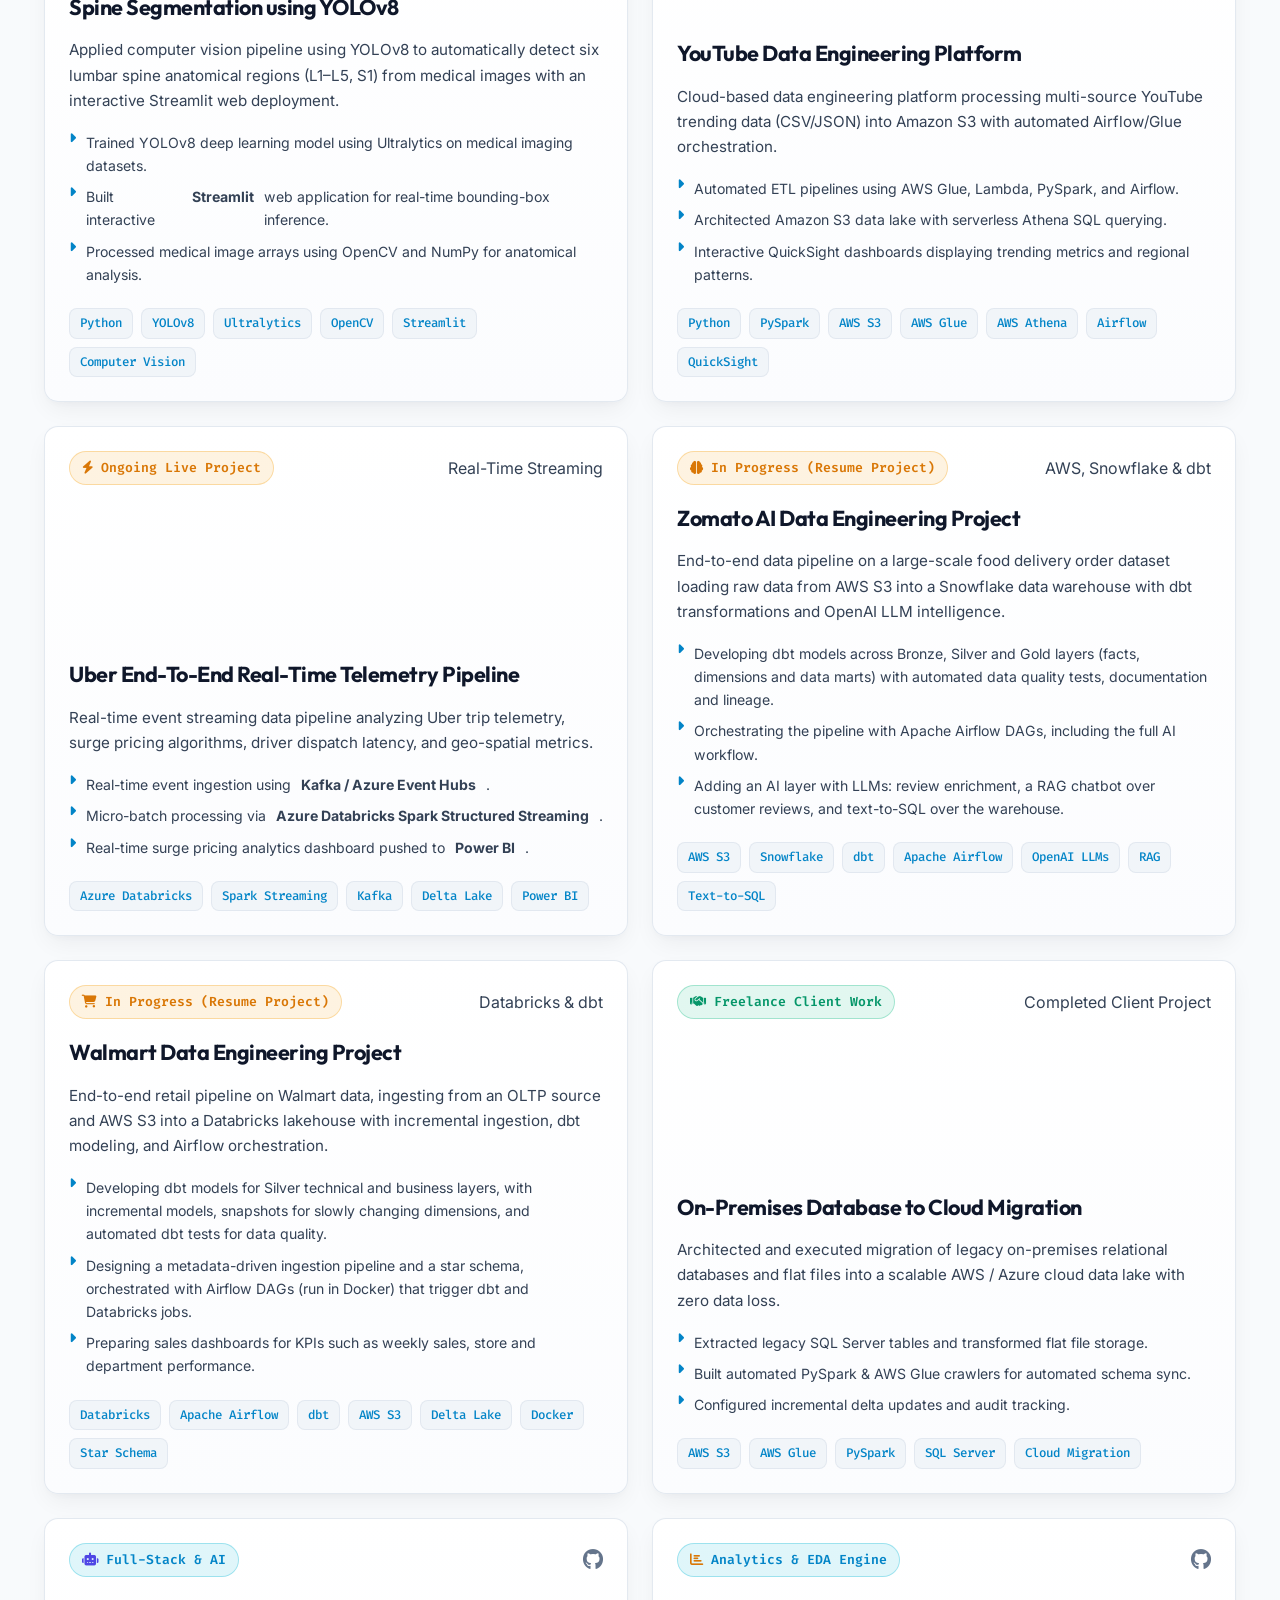
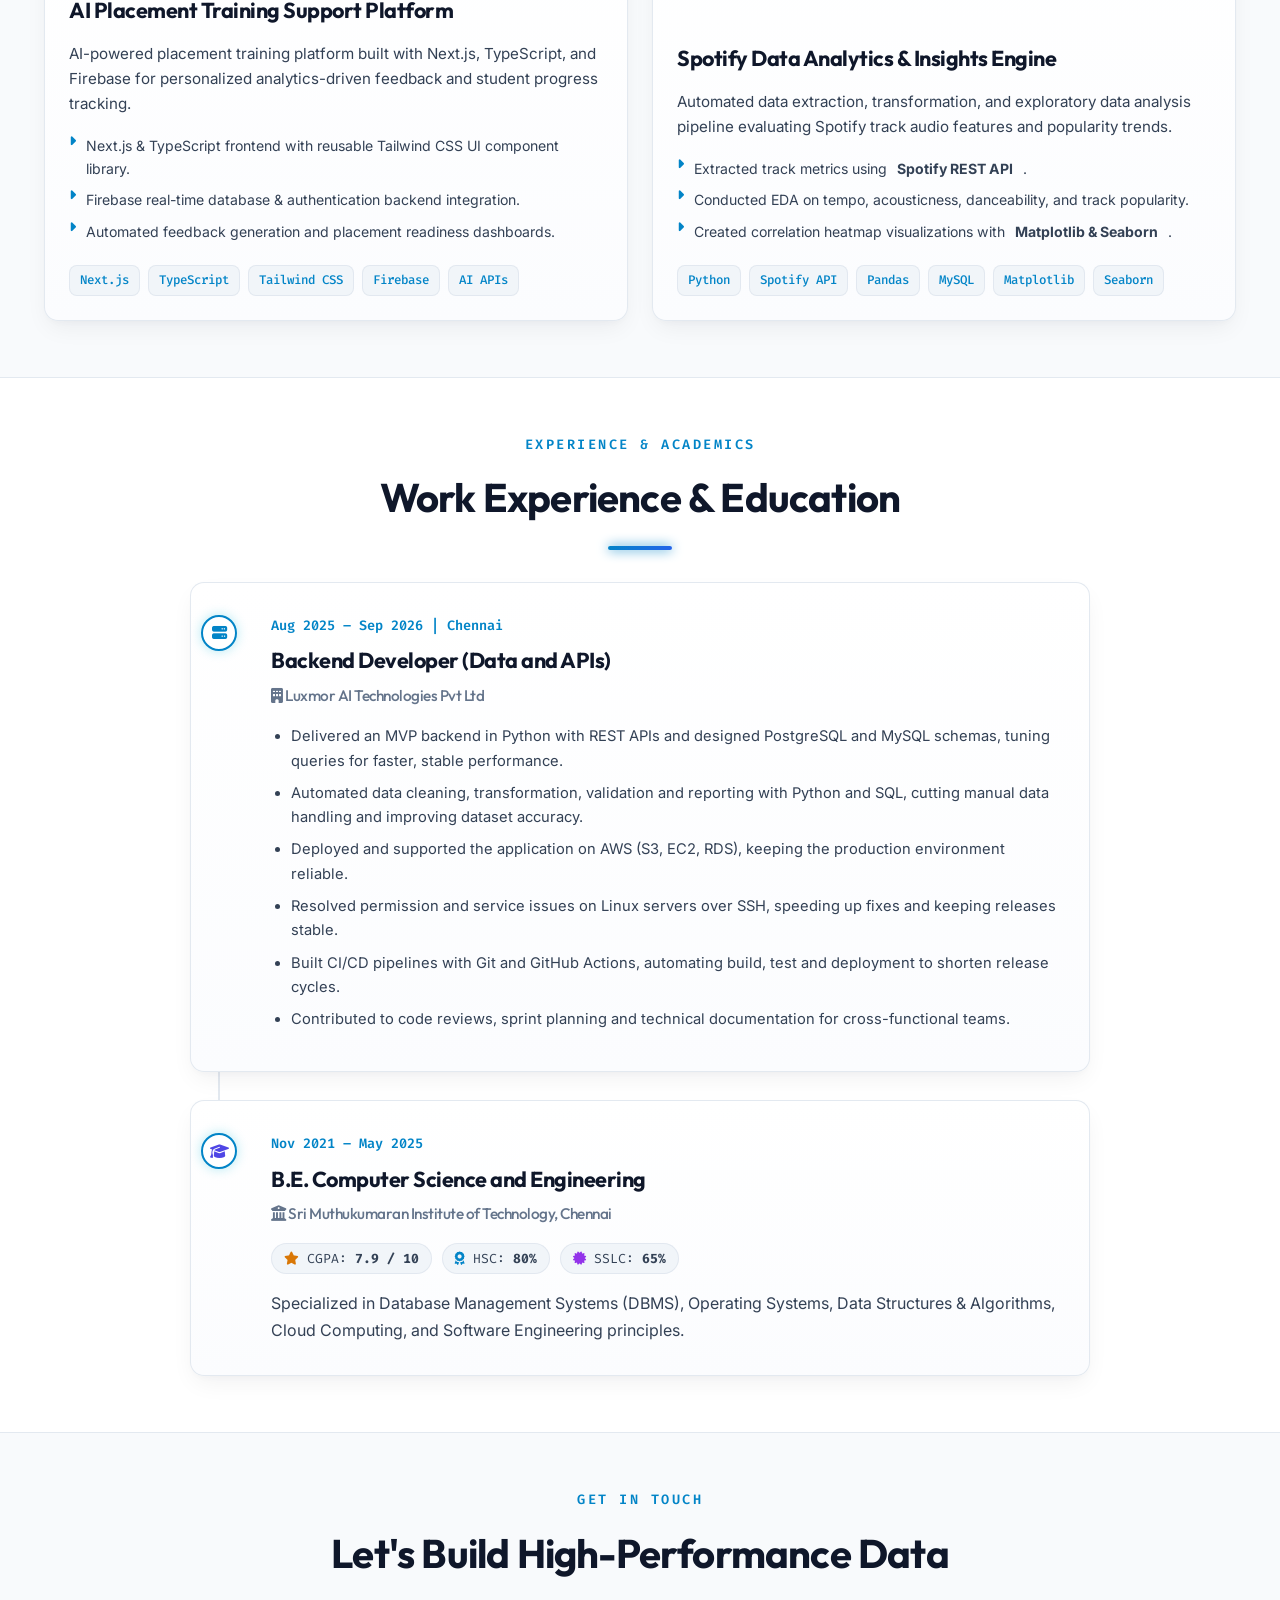
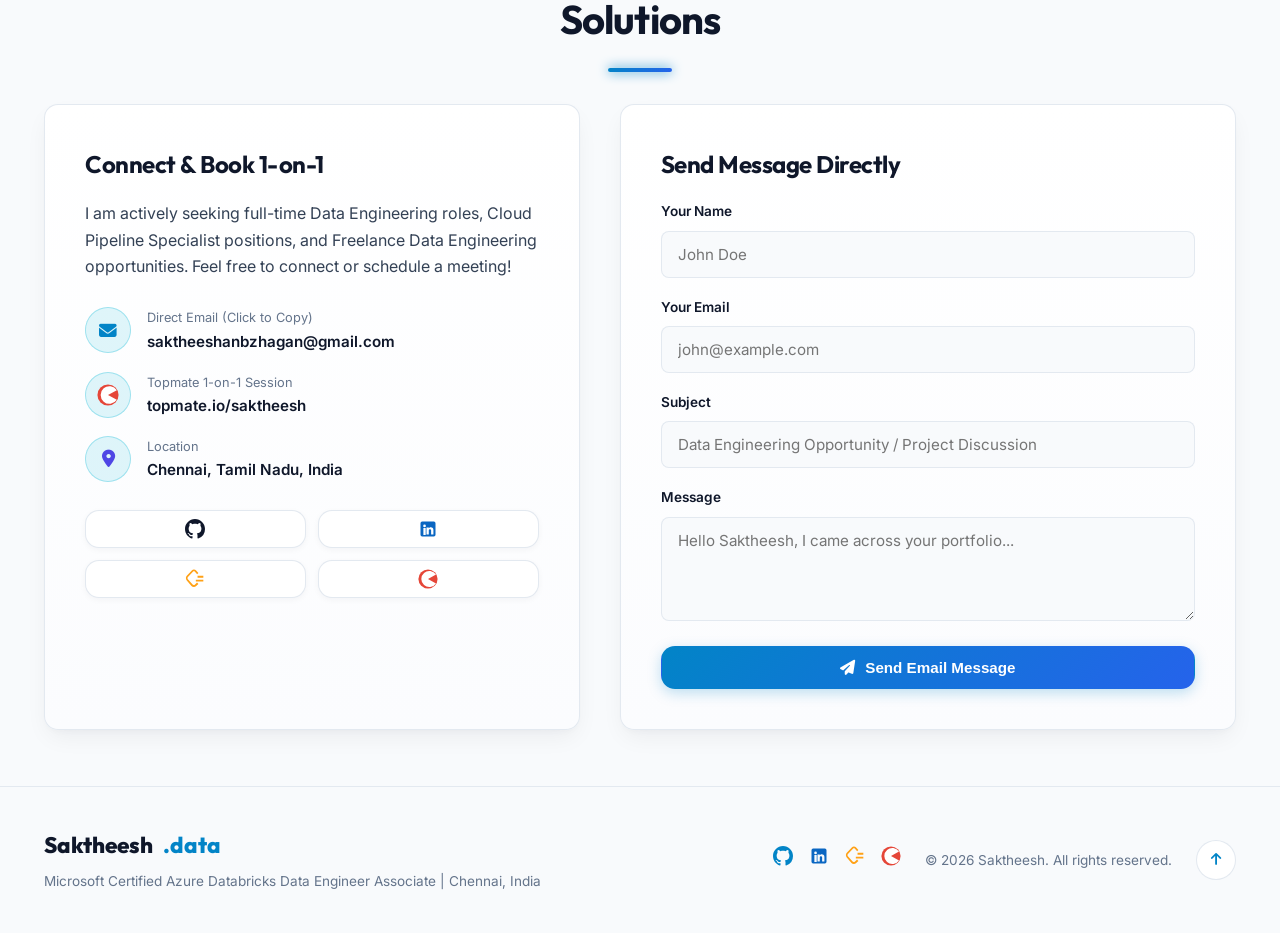
==== commit f17a3774: "Add professional executive white background light theme by default with theme toggle" ====
--- a/index.html
+++ b/index.html
@@ -29,6 +29,14 @@
     
     <!-- Custom CSS -->
     <link rel="stylesheet" href="styles.css">
+
+    <!-- Anti-Flash Theme Initializer -->
+    <script>
+        (function() {
+            var theme = localStorage.getItem('theme') || 'light';
+            document.documentElement.setAttribute('data-theme', theme);
+        })();
+    </script>
 </head>
 <body>
     <!-- Background Grid Mesh -->
@@ -55,6 +63,9 @@
             </div>
 
             <div class="nav-actions">
+                <button id="theme-toggle" class="btn-theme-toggle" title="Toggle Light / Dark Mode" aria-label="Toggle Theme">
+                    <i class="fas fa-moon"></i>
+                </button>
                 <button id="cv-modal-trigger" class="btn btn-sm btn-outline-glow">
                     <i class="fas fa-file-pdf"></i> <span>Resume</span>
                 </button>
@@ -96,6 +107,9 @@
 
             <div>
                 <div class="mobile-actions">
+                    <button id="mobile-theme-toggle" class="btn btn-secondary btn-block">
+                        <i class="fas fa-moon"></i> <span>Switch Theme</span>
+                    </button>
                     <button id="mobile-cv-trigger" class="btn btn-primary btn-block">
                         <i class="fas fa-file-pdf"></i> View & Download Resume
                     </button>
@@ -1244,17 +1258,17 @@
     <div id="cv-modal" class="modal">
         <div class="modal-content glass-card">
             <div class="modal-header">
-                <h2><i class="fas fa-file-pdf text-rose"></i> Saktheesh - Data Engineer Resume</h2>
+                <h2><i class="fas fa-file-pdf text-rose"></i> Saktheeswaran A - Data Engineer Resume</h2>
                 <div class="modal-actions">
-                    <a href="assets/Saktheesh_Data_Engineer_Resume.pdf?t=20261019" download="Saktheesh_Data_Engineer_Resume.pdf" class="btn btn-sm btn-primary">
+                    <a href="assets/Saktheeswaran_A_Resume.pdf?v=20261019_final" download="Saktheeswaran_A_Resume.pdf" class="btn btn-sm btn-primary">
                         <i class="fas fa-download"></i> Download PDF
                     </a>
                     <button id="close-modal-btn" class="close-modal">&times;</button>
                 </div>
             </div>
             <div class="modal-body">
-                <iframe id="resume-iframe" src="assets/Saktheesh_Data_Engineer_Resume.pdf?t=20261019" width="100%" height="600px" frameborder="0">
-                    <p>Your browser does not support PDF embedding. <a href="assets/Saktheesh_Data_Engineer_Resume.pdf?t=20261019" target="_blank">Click here to open the resume PDF</a>.</p>
+                <iframe id="resume-iframe" src="assets/Saktheeswaran_A_Resume.pdf?v=20261019_final" width="100%" height="600px" frameborder="0">
+                    <p>Your browser does not support PDF embedding. <a href="assets/Saktheeswaran_A_Resume.pdf?v=20261019_final" target="_blank">Click here to open the resume PDF</a>.</p>
                 </iframe>
             </div>
         </div>
--- a/styles.css
+++ b/styles.css
@@ -6,7 +6,59 @@
 /* --------------------------------------------------------------------------
    1. DESIGN TOKENS & COLOR PALETTE
    -------------------------------------------------------------------------- */
-:root {
+:root, [data-theme="light"] {
+    --bg-canvas: #f8fafc;
+    --bg-surface: #ffffff;
+    --bg-surface-elevated: #ffffff;
+    --bg-glass: rgba(255, 255, 255, 0.88);
+
+    --border-glass: rgba(226, 232, 240, 0.95);
+    --border-glow: rgba(2, 132, 199, 0.28);
+    --border-glow-hover: rgba(2, 132, 199, 0.65);
+
+    --text-heading: #0f172a;
+    --text-body: #334155;
+    --text-muted: #64748b;
+
+    /* Professional Executive Tech Accents */
+    --neon-cyan: #0284c7;     /* Sky 600 */
+    --neon-blue: #2563eb;     /* Blue 600 */
+    --neon-indigo: #4f46e5;   /* Indigo 600 */
+    --neon-purple: #9333ea;   /* Purple 600 */
+    --neon-emerald: #059669;  /* Emerald 600 */
+    --neon-amber: #d97706;    /* Amber 600 */
+    --neon-rose: #e11d48;     /* Rose 600 */
+
+    /* Gradients */
+    --grad-text: linear-gradient(135deg, #0284c7 0%, #2563eb 50%, #7c3aed 100%);
+    --grad-primary: linear-gradient(135deg, #0284c7 0%, #2563eb 100%);
+    --grad-card: linear-gradient(180deg, #ffffff 0%, #fbfcfe 100%);
+
+    --font-head: 'Outfit', -apple-system, BlinkMacSystemFont, sans-serif;
+    --font-sans: 'Inter', -apple-system, BlinkMacSystemFont, sans-serif;
+    --font-code: 'Fira Code', monospace;
+
+    --radius-sm: 8px;
+    --radius-md: 14px;
+    --radius-lg: 22px;
+    --radius-full: 9999px;
+
+    --shadow-glass: 0 10px 25px -4px rgba(15, 23, 42, 0.06), 0 4px 10px -2px rgba(15, 23, 42, 0.03);
+    --shadow-glow: 0 0 25px rgba(2, 132, 199, 0.15);
+    --transition: all 0.25s cubic-bezier(0.4, 0, 0.2, 1);
+
+    --navbar-bg: rgba(255, 255, 255, 0.88);
+    --navbar-scrolled: rgba(255, 255, 255, 0.98);
+    --nav-pill-bg: #f1f5f9;
+    --card-hover-shadow: 0 20px 35px -5px rgba(15, 23, 42, 0.1), 0 0 18px rgba(2, 132, 199, 0.12);
+    --modal-bg: rgba(15, 23, 42, 0.6);
+    --modal-card: #ffffff;
+    --footer-bg: #f8fafc;
+    --scrollbar-track: #f8fafc;
+    --scrollbar-thumb: #cbd5e1;
+}
+
+[data-theme="dark"] {
     --bg-canvas: #060913;
     --bg-surface: #0b101d;
     --bg-surface-elevated: #111827;
@@ -34,18 +86,18 @@
     --grad-primary: linear-gradient(135deg, #06b6d4 0%, #3b82f6 100%);
     --grad-card: linear-gradient(180deg, rgba(17, 24, 39, 0.8) 0%, rgba(11, 16, 29, 0.9) 100%);
 
-    --font-head: 'Outfit', -apple-system, BlinkMacSystemFont, sans-serif;
-    --font-sans: 'Inter', -apple-system, BlinkMacSystemFont, sans-serif;
-    --font-code: 'Fira Code', monospace;
-
-    --radius-sm: 8px;
-    --radius-md: 14px;
-    --radius-lg: 22px;
-    --radius-full: 9999px;
-
     --shadow-glass: 0 20px 50px rgba(0, 0, 0, 0.6);
     --shadow-glow: 0 0 30px rgba(6, 182, 212, 0.25);
-    --transition: all 0.25s cubic-bezier(0.4, 0, 0.2, 1);
+
+    --navbar-bg: rgba(6, 9, 19, 0.85);
+    --navbar-scrolled: rgba(6, 9, 19, 0.96);
+    --nav-pill-bg: rgba(255, 255, 255, 0.05);
+    --card-hover-shadow: 0 20px 40px rgba(0, 0, 0, 0.8), 0 0 25px rgba(6, 182, 212, 0.2);
+    --modal-bg: rgba(4, 6, 12, 0.85);
+    --modal-card: #0b101d;
+    --footer-bg: #04060c;
+    --scrollbar-track: #060913;
+    --scrollbar-thumb: rgba(6, 182, 212, 0.3);
 }
 
 *, *::before, *::after {
@@ -58,7 +110,7 @@
     scroll-behavior: smooth;
     font-size: 16px;
     scrollbar-width: thin;
-    scrollbar-color: #06b6d4 #060913;
+    scrollbar-color: var(--neon-cyan) var(--scrollbar-track);
 }
 
 body {
@@ -69,6 +121,7 @@
     overflow-x: hidden;
     position: relative;
     -webkit-font-smoothing: antialiased;
+    transition: background-color 0.3s ease, color 0.3s ease;
 }
 
 /* Background Ambient Glow Meshes */
@@ -79,16 +132,23 @@
     width: 100vw;
     height: 100vh;
     background-image: 
+        radial-gradient(circle at 15% 15%, rgba(2, 132, 199, 0.06) 0%, transparent 40%),
+        radial-gradient(circle at 85% 55%, rgba(99, 102, 241, 0.05) 0%, transparent 45%);
+    pointer-events: none;
+    z-index: -1;
+    transition: var(--transition);
+}
+
+[data-theme="dark"] .bg-mesh {
+    background-image: 
         radial-gradient(circle at 15% 20%, rgba(6, 182, 212, 0.08) 0%, transparent 40%),
         radial-gradient(circle at 85% 60%, rgba(99, 102, 241, 0.1) 0%, transparent 45%);
-    pointer-events: none;
-    z-index: -1;
 }
 
 /* Custom Scrollbar */
 ::-webkit-scrollbar { width: 8px; }
-::-webkit-scrollbar-track { background: #060913; }
-::-webkit-scrollbar-thumb { background: rgba(6, 182, 212, 0.3); border-radius: 9999px; }
+::-webkit-scrollbar-track { background: var(--scrollbar-track); }
+::-webkit-scrollbar-thumb { background: var(--scrollbar-thumb); border-radius: 9999px; }
 ::-webkit-scrollbar-thumb:hover { background: var(--neon-cyan); }
 
 .container {
@@ -175,7 +235,7 @@
 
 .glass-card:hover {
     border-color: var(--border-glow-hover);
-    box-shadow: 0 20px 40px rgba(0, 0, 0, 0.8), 0 0 25px rgba(6, 182, 212, 0.2);
+    box-shadow: var(--card-hover-shadow);
     transform: translateY(-4px);
 }
 
@@ -189,7 +249,7 @@
     width: 100%;
     z-index: 1000;
     padding: 18px 0;
-    background: rgba(6, 9, 19, 0.85);
+    background: var(--navbar-bg);
     backdrop-filter: blur(16px);
     -webkit-backdrop-filter: blur(16px);
     border-bottom: 1px solid var(--border-glass);
@@ -198,8 +258,35 @@
 
 .navbar.scrolled {
     padding: 12px 0;
-    background: rgba(6, 9, 19, 0.96);
-    box-shadow: 0 10px 30px rgba(0, 0, 0, 0.7);
+    background: var(--navbar-scrolled);
+    box-shadow: 0 4px 20px rgba(0, 0, 0, 0.06);
+}
+
+.btn-theme-toggle {
+    background: var(--bg-surface);
+    border: 1px solid var(--border-glass);
+    color: var(--text-heading);
+    width: 36px;
+    height: 36px;
+    padding: 0 !important;
+    border-radius: 50%;
+    display: inline-flex !important;
+    align-items: center;
+    justify-content: center;
+    cursor: pointer;
+    transition: var(--transition);
+    font-size: 0.95rem;
+    box-shadow: 0 2px 6px rgba(0, 0, 0, 0.04);
+}
+
+.btn-theme-toggle:hover {
+    border-color: var(--neon-cyan);
+    color: var(--neon-cyan);
+    transform: rotate(15deg);
+}
+
+#theme-toggle {
+    display: inline-flex !important;
 }
 
 .nav-container {
@@ -312,7 +399,7 @@
     width: 100%;
     max-width: 100%;
     height: 100vh;
-    background: rgba(6, 9, 19, 0.96);
+    background: var(--navbar-scrolled);
     backdrop-filter: blur(24px);
     -webkit-backdrop-filter: blur(24px);
     border-left: 1px solid var(--border-glow);
@@ -320,7 +407,7 @@
     display: none;
     z-index: 2000;
     overflow-y: auto;
-    box-shadow: -10px 0 40px rgba(0, 0, 0, 0.9);
+    box-shadow: -10px 0 40px rgba(0, 0, 0, 0.15);
 }
 
 .mobile-menu.open { display: flex; flex-direction: column; }
@@ -378,7 +465,7 @@
 }
 
 .mobile-close-btn {
-    background: rgba(255, 255, 255, 0.08);
+    background: var(--nav-pill-bg);
     border: 1px solid var(--border-glass);
     color: var(--text-heading);
     font-size: 1.6rem;
@@ -415,8 +502,8 @@
     gap: 14px;
     padding: 12px 18px;
     border-radius: var(--radius-md);
-    background: rgba(255, 255, 255, 0.03);
-    border: 1px solid rgba(255, 255, 255, 0.05);
+    background: var(--nav-pill-bg);
+    border: 1px solid var(--border-glass);
     transition: var(--transition);
 }
 
@@ -454,7 +541,7 @@
     width: 40px;
     height: 40px;
     border-radius: 50%;
-    background: rgba(255, 255, 255, 0.05);
+    background: var(--nav-pill-bg);
     border: 1px solid var(--border-glass);
     color: var(--text-body);
     display: flex;
@@ -467,7 +554,7 @@
 .mobile-menu-footer a:hover {
     color: var(--neon-cyan);
     border-color: var(--neon-cyan);
-    background: rgba(6, 182, 212, 0.15);
+    background: rgba(2, 132, 199, 0.12);
     transform: translateY(-2px);
 }
 
@@ -493,69 +580,74 @@
 .btn-block { width: 100%; }
 
 .btn-primary {
-    background: rgba(6, 182, 212, 0.12);
-    border: 1px solid rgba(6, 182, 212, 0.5);
-    color: #ffffff;
-    box-shadow: 0 0 15px rgba(6, 182, 212, 0.15);
+    background: var(--grad-primary);
+    border: 1px solid transparent;
+    color: #ffffff !important;
+    box-shadow: 0 4px 14px rgba(2, 132, 199, 0.25);
 }
 
 .btn-primary:hover {
-    background: rgba(6, 182, 212, 0.28);
+    background: linear-gradient(135deg, #0284c7 0%, #1d4ed8 100%);
+    color: #ffffff !important;
+    box-shadow: 0 6px 20px rgba(2, 132, 199, 0.4);
+    transform: translateY(-2px);
+}
+
+.btn-secondary {
+    background: var(--bg-surface);
+    border: 1px solid var(--border-glass);
+    color: var(--text-heading);
+    box-shadow: 0 2px 6px rgba(15, 23, 42, 0.04);
+}
+
+.btn-secondary:hover {
+    background: var(--nav-pill-bg);
+    border-color: var(--border-glow);
+    color: var(--neon-cyan);
+    transform: translateY(-2px);
+}
+
+.btn-topmate {
+    background: #e54638;
+    border: 1px solid #e54638;
+    color: #ffffff !important;
+    box-shadow: 0 4px 14px rgba(229, 70, 56, 0.25);
+}
+
+.btn-topmate:hover {
+    background: #d0372a;
+    border-color: #d0372a;
+    color: #ffffff !important;
+    box-shadow: 0 6px 20px rgba(229, 70, 56, 0.4);
+    transform: translateY(-2px);
+}
+
+.btn-leetcode {
+    background: var(--bg-surface);
+    border: 1px solid var(--border-glass);
+    color: var(--text-heading);
+    box-shadow: 0 2px 6px rgba(15, 23, 42, 0.04);
+}
+
+.btn-leetcode:hover {
+    background: var(--nav-pill-bg);
     border-color: var(--neon-cyan);
-    color: #ffffff;
-    box-shadow: 0 0 25px rgba(6, 182, 212, 0.4);
+    color: var(--neon-cyan);
     transform: translateY(-2px);
 }
 
-.btn-secondary {
-    background: rgba(255, 255, 255, 0.05);
-    border: 1px solid rgba(255, 255, 255, 0.14);
-    color: var(--text-heading);
-}
-
-.btn-secondary:hover {
-    background: rgba(255, 255, 255, 0.12);
-    border-color: rgba(255, 255, 255, 0.3);
-    color: #ffffff;
+.btn-outline-glow {
+    background: var(--bg-surface);
+    border: 1px solid var(--neon-cyan);
+    color: var(--neon-cyan);
+    box-shadow: 0 2px 8px rgba(2, 132, 199, 0.08);
+}
+
+.btn-outline-glow:hover {
+    background: var(--neon-cyan);
+    color: #ffffff !important;
+    box-shadow: 0 4px 16px rgba(2, 132, 199, 0.3);
     transform: translateY(-2px);
-}
-
-.btn-topmate {
-    background: rgba(229, 70, 56, 0.14);
-    border: 1px solid rgba(229, 70, 56, 0.4);
-    color: #ffffff;
-    box-shadow: 0 0 15px rgba(229, 70, 56, 0.15);
-}
-
-.btn-topmate:hover {
-    background: rgba(229, 70, 56, 0.28);
-    border-color: #E54638;
-    color: #ffffff;
-    box-shadow: 0 0 25px rgba(229, 70, 56, 0.4);
-    transform: translateY(-2px);
-}
-
-.btn-leetcode {
-    background: rgba(255, 255, 255, 0.06);
-    border: 1px solid var(--border-glass);
-    color: var(--text-heading);
-}
-
-.btn-leetcode:hover {
-    background: rgba(6, 182, 212, 0.15);
-    border-color: var(--neon-cyan);
-    transform: translateY(-2px);
-}
-
-.btn-outline-glow {
-    background: transparent;
-    border: 1px solid var(--border-glow);
-    color: var(--neon-cyan);
-}
-
-.btn-outline-glow:hover {
-    background: rgba(6, 182, 212, 0.1);
-    box-shadow: 0 0 15px rgba(6, 182, 212, 0.3);
 }
 
 .badge-pill {
@@ -600,7 +692,7 @@
     font-family: var(--font-code);
     font-size: 1.1rem;
     color: var(--neon-cyan);
-    background: rgba(17, 24, 39, 0.8);
+    background: var(--bg-surface);
     border: 1px solid var(--border-glow);
     padding: 10px 16px;
     border-radius: var(--radius-sm);
@@ -609,7 +701,7 @@
     word-break: break-word;
     white-space: normal;
     margin-bottom: 20px;
-    box-shadow: 0 0 15px rgba(6, 182, 212, 0.15);
+    box-shadow: 0 4px 15px rgba(2, 132, 199, 0.08);
 }
 
 .typewriter-text { color: var(--text-heading); font-weight: 600; }
@@ -633,7 +725,7 @@
 }
 
 .tech-badge {
-    background: rgba(17, 24, 39, 0.8);
+    background: var(--bg-surface);
     border: 1px solid var(--border-glass);
     padding: 6px 14px;
     border-radius: var(--radius-sm);
@@ -644,6 +736,7 @@
     gap: 8px;
     font-family: var(--font-code);
     font-weight: 500;
+    box-shadow: 0 2px 6px rgba(15, 23, 42, 0.03);
 }
 
 .hero-actions {
@@ -730,7 +823,7 @@
     width: 42px;
     height: 42px;
     border-radius: 50%;
-    background: rgba(255, 255, 255, 0.05);
+    background: var(--bg-surface);
     border: 1px solid var(--border-glass);
     color: var(--text-heading);
     display: flex;
@@ -739,13 +832,14 @@
     font-size: 1.1rem;
     text-decoration: none;
     transition: var(--transition);
+    box-shadow: 0 2px 6px rgba(15, 23, 42, 0.04);
 }
 
 .profile-socials-us a:hover {
-    color: #060913;
+    color: #ffffff;
     background: var(--neon-cyan);
     border-color: var(--neon-cyan);
-    box-shadow: 0 0 15px var(--neon-cyan);
+    box-shadow: 0 4px 15px rgba(2, 132, 199, 0.35);
     transform: translateY(-3px);
 }
 
@@ -766,7 +860,7 @@
 }
 
 .breakdown-card-us {
-    background: var(--bg-canvas);
+    background: var(--bg-surface);
     border: 1px solid var(--border-glass);
     padding: 18px 22px;
     border-radius: var(--radius-md);
@@ -780,14 +874,14 @@
 .breakdown-card-us:hover {
     border-color: var(--border-glow);
     transform: translateY(-3px);
-    box-shadow: 0 10px 25px rgba(0, 0, 0, 0.7), 0 0 20px rgba(6, 182, 212, 0.2);
+    box-shadow: var(--card-hover-shadow);
 }
 
 .breakdown-icon-box {
     width: 50px;
     height: 50px;
     border-radius: var(--radius-sm);
-    background: rgba(255, 255, 255, 0.05);
+    background: var(--nav-pill-bg);
     border: 1px solid var(--border-glass);
     display: flex;
     align-items: center;
@@ -958,8 +1052,8 @@
     font-size: 0.7rem;
     font-family: var(--font-code);
     padding: 3px 8px;
-    background: var(--neon-cyan);
-    color: #060913;
+    background: var(--grad-primary);
+    color: #ffffff !important;
     font-weight: 700;
     border-radius: 4px;
 }
@@ -1027,10 +1121,11 @@
 }
 
 .skill-tab:hover, .skill-tab.active {
-    background: var(--neon-cyan);
-    color: #060913;
+    background: var(--grad-primary);
+    color: #ffffff !important;
     font-weight: 700;
-    border-color: var(--neon-cyan);
+    border-color: transparent;
+    box-shadow: 0 4px 12px rgba(2, 132, 199, 0.25);
 }
 
 .skills-grid {
@@ -1056,7 +1151,8 @@
     font-size: 0.75rem;
     font-family: var(--font-code);
     padding: 3px 10px;
-    background: rgba(255, 255, 255, 0.04);
+    background: var(--nav-pill-bg);
+    border: 1px solid var(--border-glass);
     border-radius: var(--radius-sm);
     color: var(--text-muted);
     font-weight: 600;
@@ -1113,10 +1209,11 @@
 }
 
 .project-tab:hover, .project-tab.active {
-    background: var(--neon-cyan);
-    color: #060913;
+    background: var(--grad-primary);
+    color: #ffffff !important;
     font-weight: 700;
-    border-color: var(--neon-cyan);
+    border-color: transparent;
+    box-shadow: 0 4px 12px rgba(2, 132, 199, 0.25);
 }
 
 .projects-grid {
@@ -1210,7 +1307,7 @@
 .project-tech-stack span {
     font-family: var(--font-code);
     font-size: 0.78rem;
-    background: rgba(255, 255, 255, 0.04);
+    background: var(--nav-pill-bg);
     border: 1px solid var(--border-glass);
     padding: 4px 10px;
     border-radius: var(--radius-sm);
@@ -1300,7 +1397,7 @@
 .meta-pill {
     font-family: var(--font-code);
     font-size: 0.82rem;
-    background: rgba(255, 255, 255, 0.04);
+    background: var(--nav-pill-bg);
     border: 1px solid var(--border-glass);
     padding: 4px 12px;
     border-radius: var(--radius-full);
@@ -1406,7 +1503,7 @@
    -------------------------------------------------------------------------- */
 .footer {
     padding: 40px 0;
-    background: #04060c;
+    background: var(--footer-bg);
     border-top: 1px solid var(--border-glass);
 }
 
@@ -1471,7 +1568,7 @@
     left: 0;
     width: 100vw;
     height: 100vh;
-    background: rgba(4, 6, 12, 0.85);
+    background: var(--modal-bg);
     backdrop-filter: blur(12px);
     z-index: 2000;
     align-items: center;
@@ -1537,16 +1634,16 @@
 }
 
 .toast-message {
-    background: #0f172a;
+    background: var(--bg-surface);
     border: 1px solid var(--neon-cyan);
-    color: #ffffff;
+    color: var(--text-heading);
     padding: 12px 20px;
     border-radius: var(--radius-md);
     font-size: 0.9rem;
     display: flex;
     align-items: center;
     gap: 12px;
-    box-shadow: var(--shadow-glass), 0 0 20px rgba(6, 182, 212, 0.3);
+    box-shadow: var(--shadow-glass), 0 0 20px rgba(6, 182, 212, 0.2);
     opacity: 0;
     transform: translateY(20px);
     transition: var(--transition);
@@ -1584,7 +1681,7 @@
     position: sticky;
     top: 62px;
     z-index: 990;
-    background: rgba(6, 9, 19, 0.92);
+    background: var(--navbar-scrolled);
     backdrop-filter: blur(16px);
     -webkit-backdrop-filter: blur(16px);
     border-bottom: 1px solid var(--border-glass);
@@ -1602,7 +1699,7 @@
     align-items: center;
     padding: 6px 14px;
     border-radius: var(--radius-full);
-    background: rgba(255, 255, 255, 0.05);
+    background: var(--nav-pill-bg);
     border: 1px solid var(--border-glass);
     color: var(--text-body);
     font-size: 0.82rem;
@@ -1613,9 +1710,9 @@
 }
 
 .mobile-sec-pill.active, .mobile-sec-pill:hover {
-    background: rgba(6, 182, 212, 0.15);
-    border-color: var(--neon-cyan);
-    color: var(--neon-cyan);
+    background: var(--grad-primary);
+    border-color: transparent;
+    color: #ffffff !important;
 }
 
 /* Card Accordion Toggles for Mobile Length Reduction */
